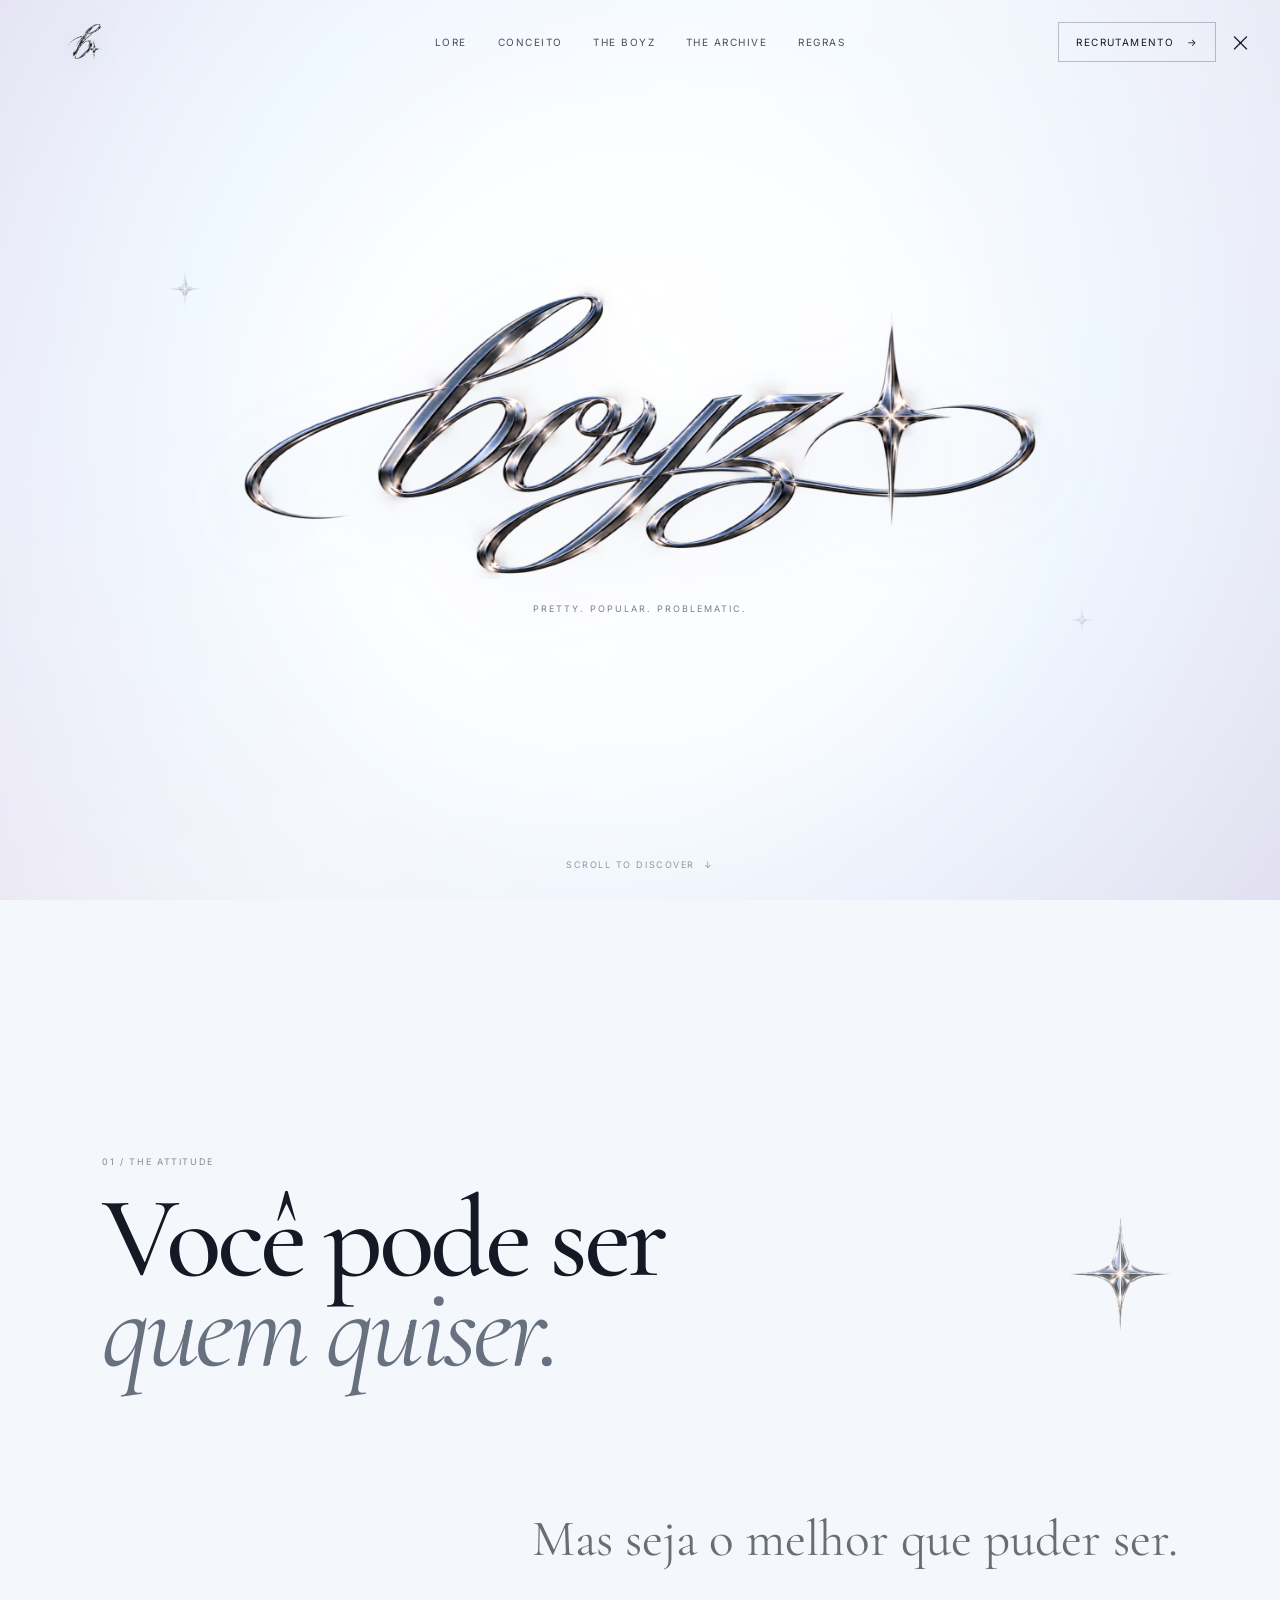
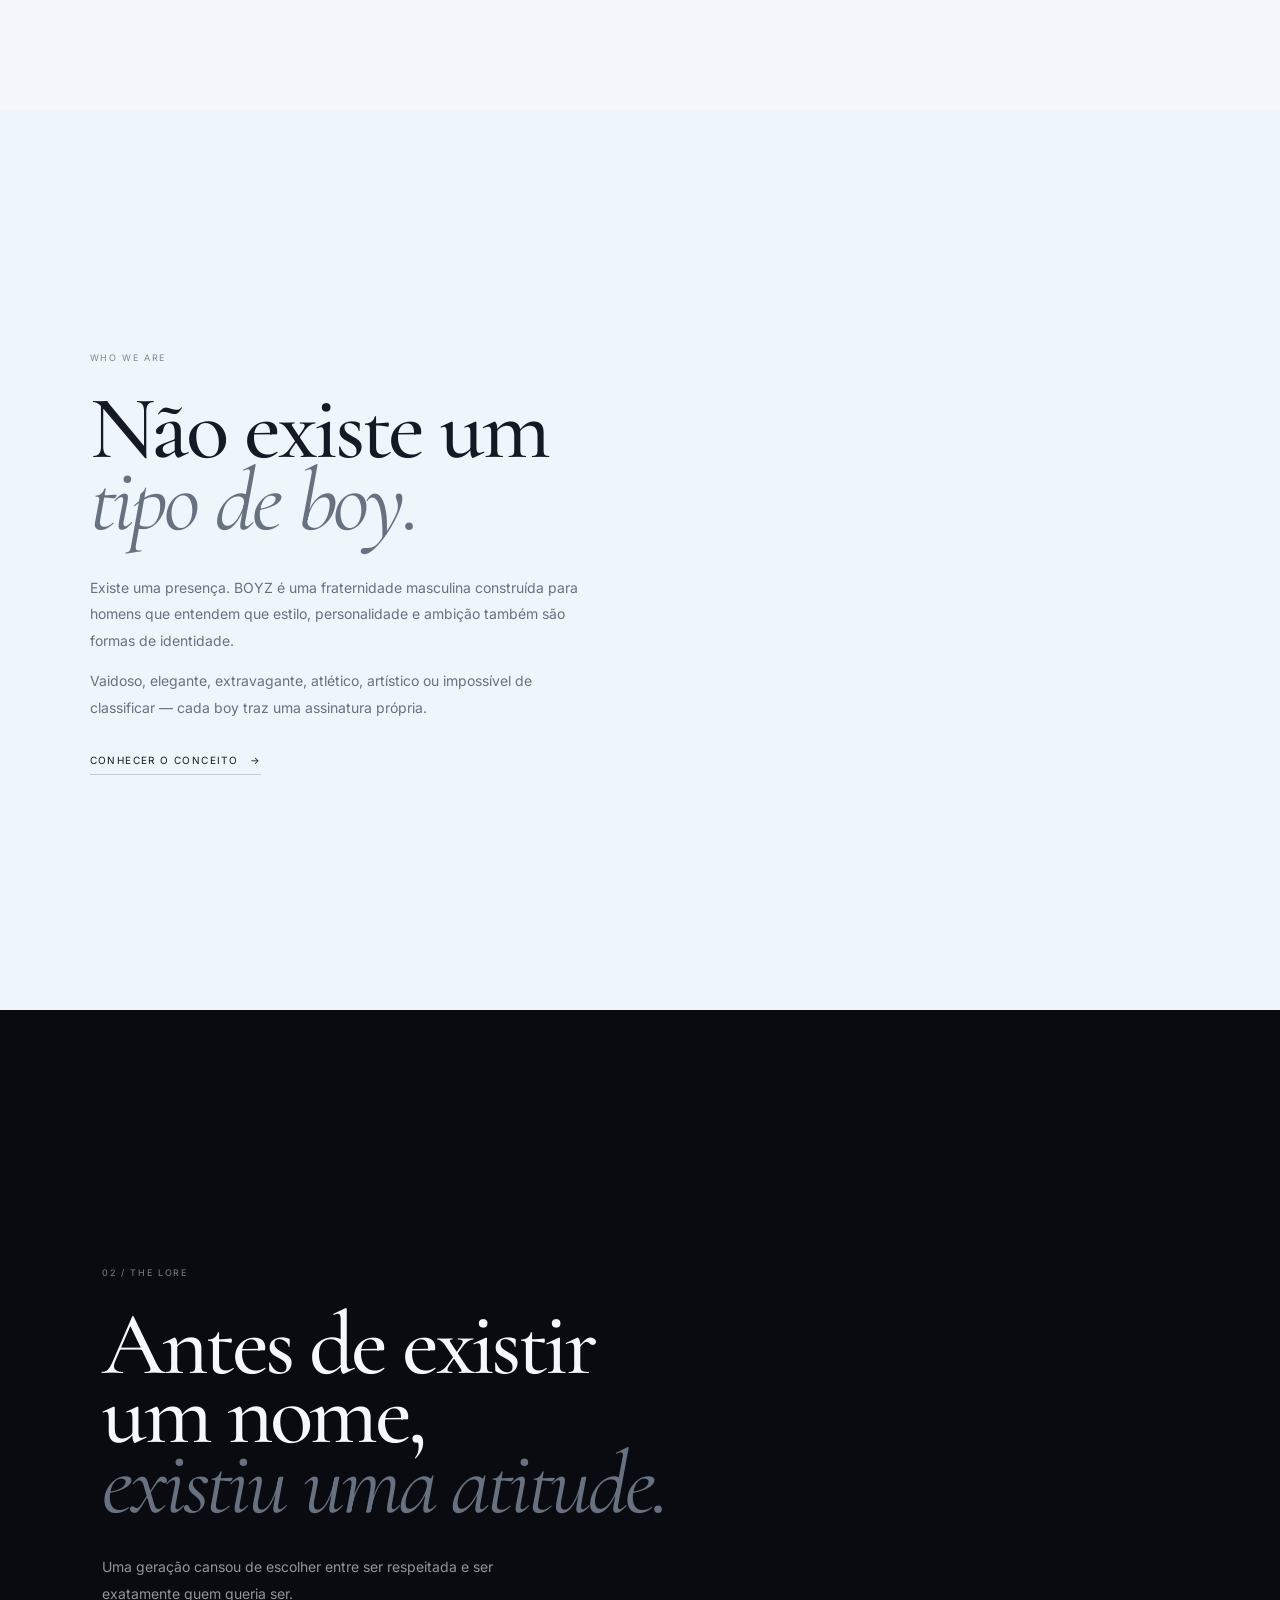
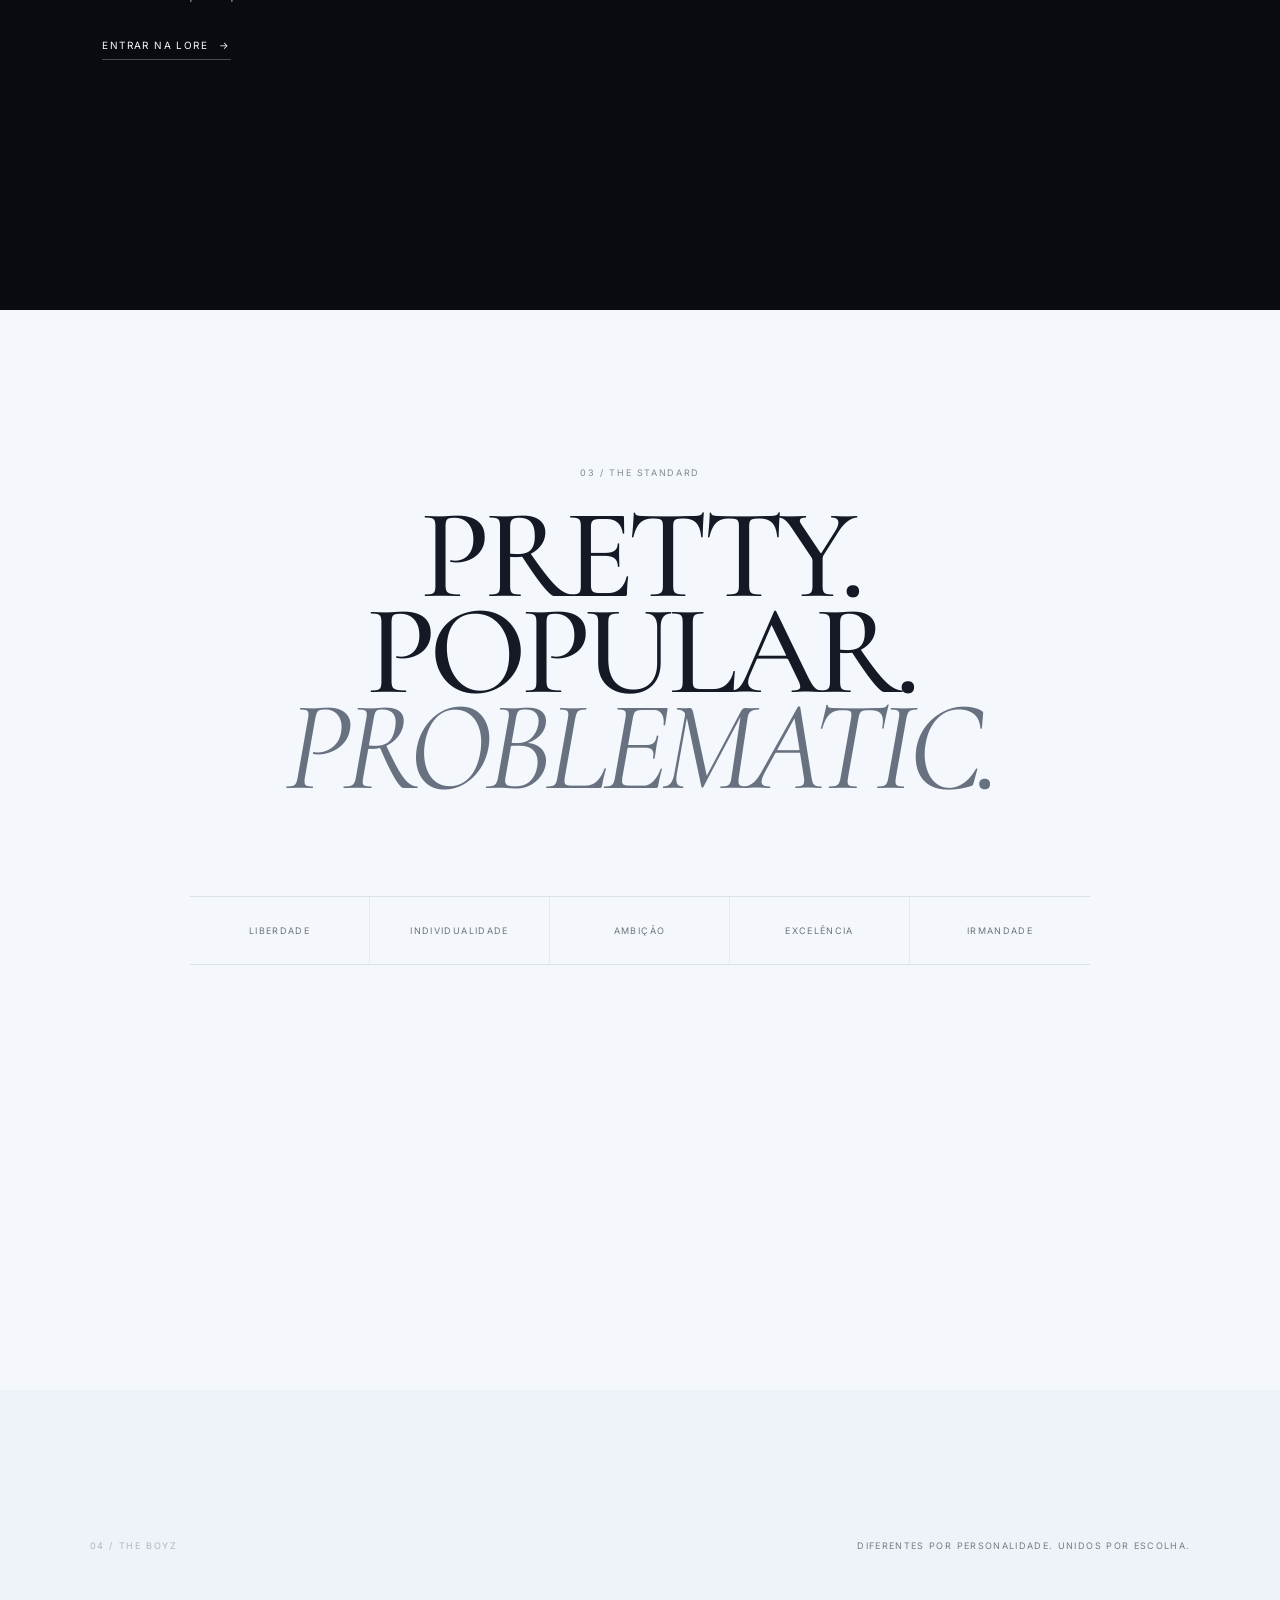
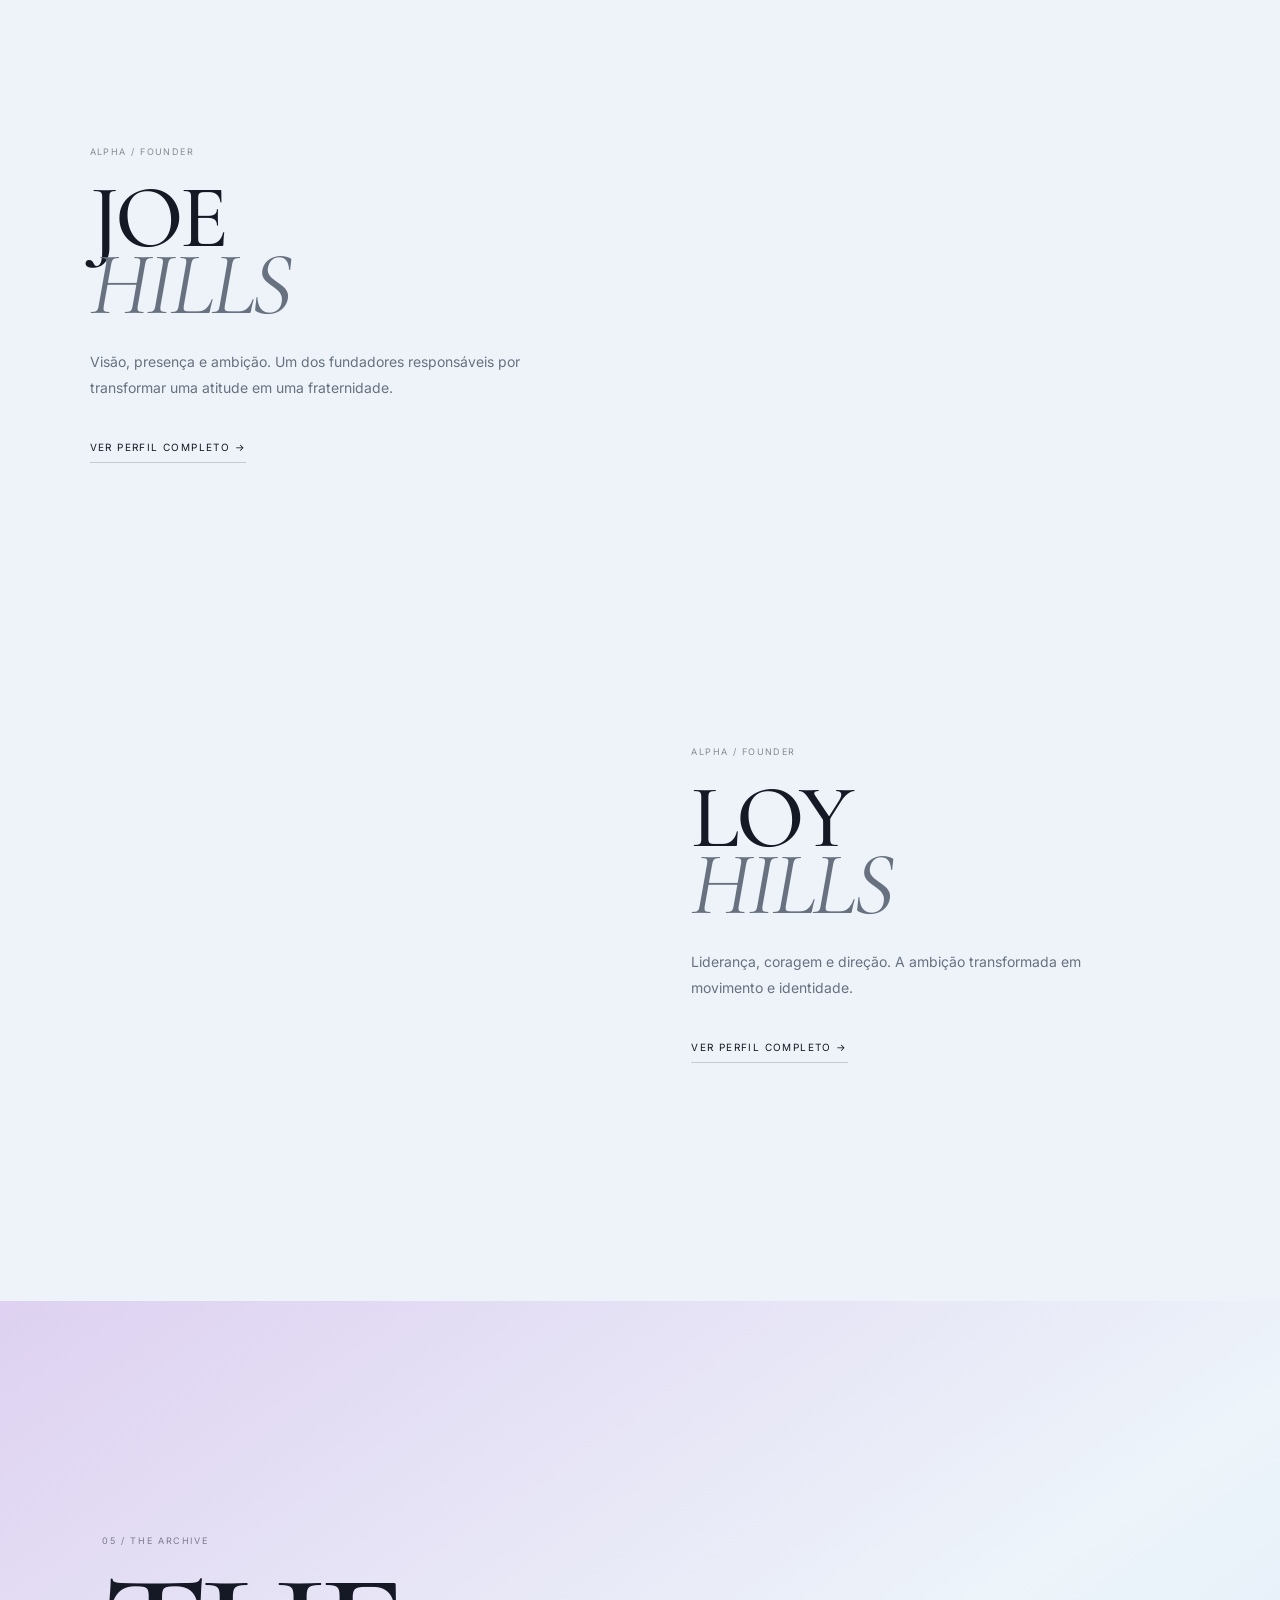
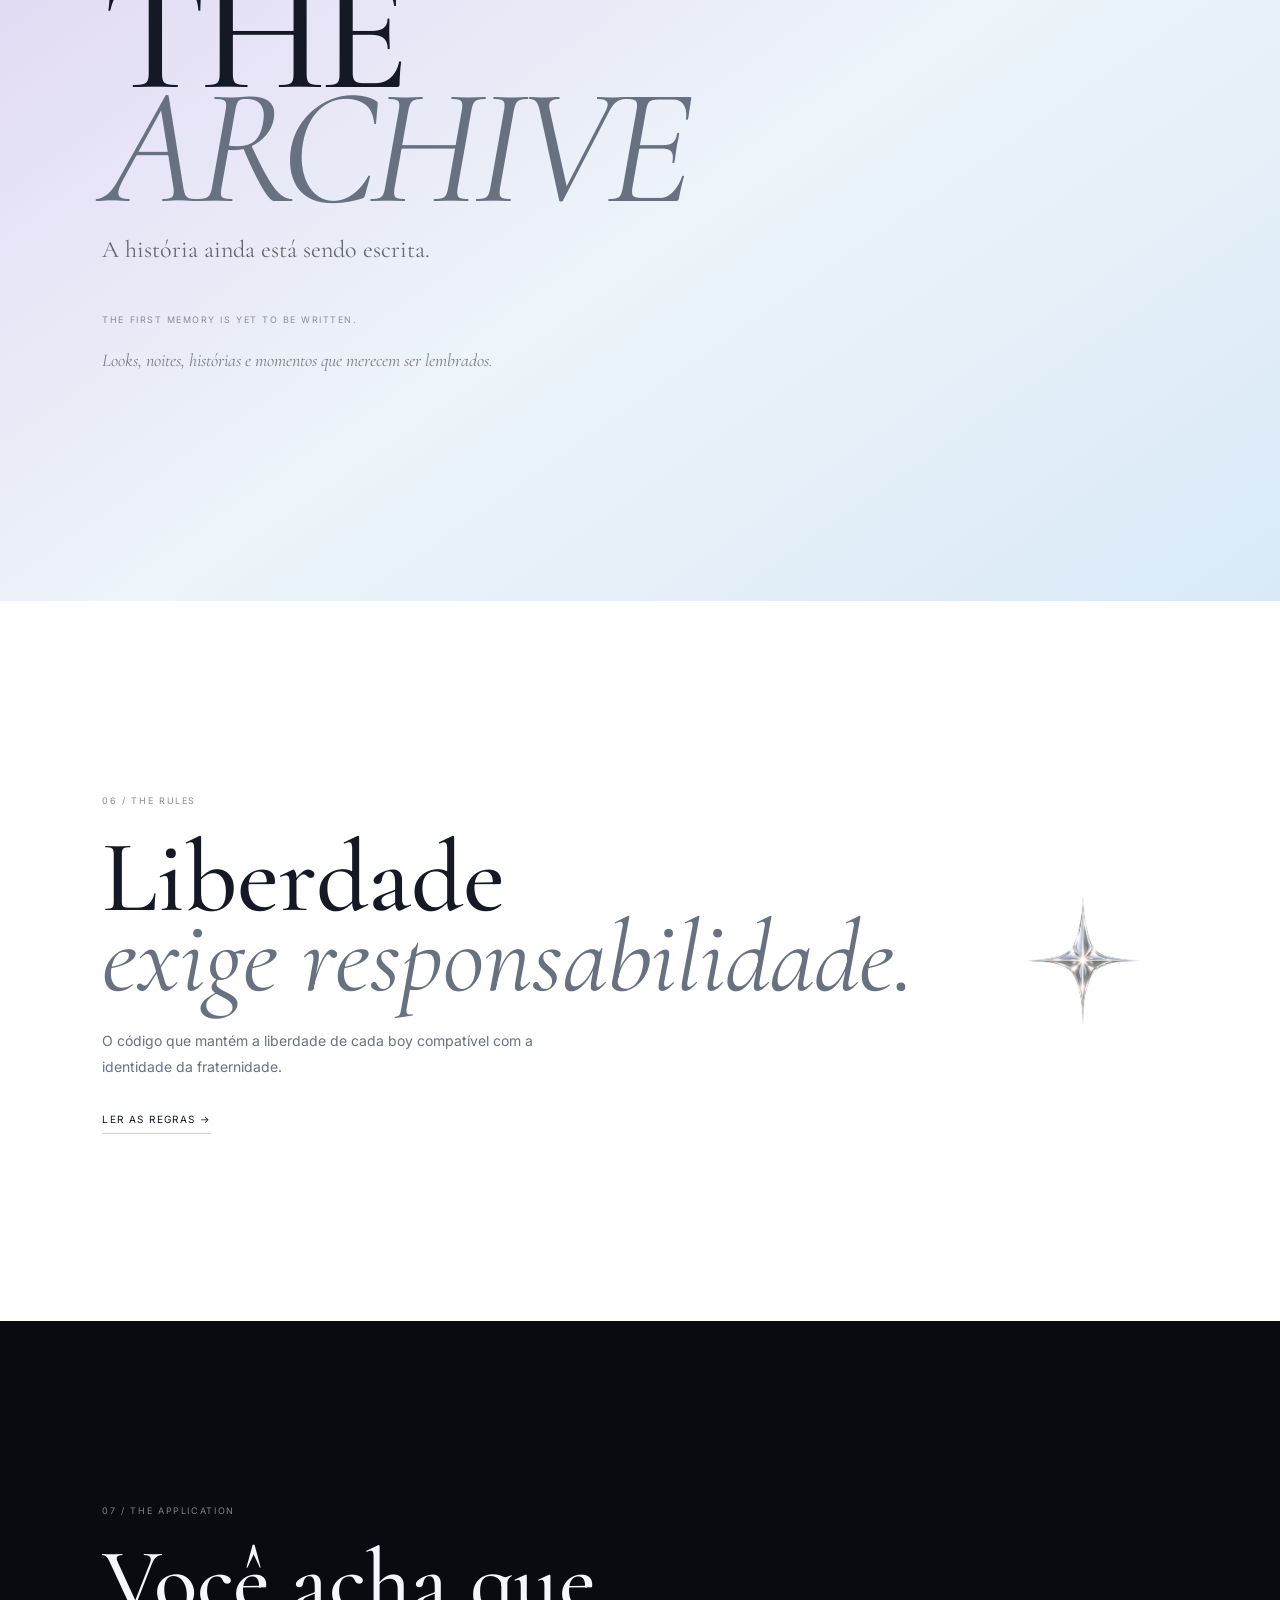
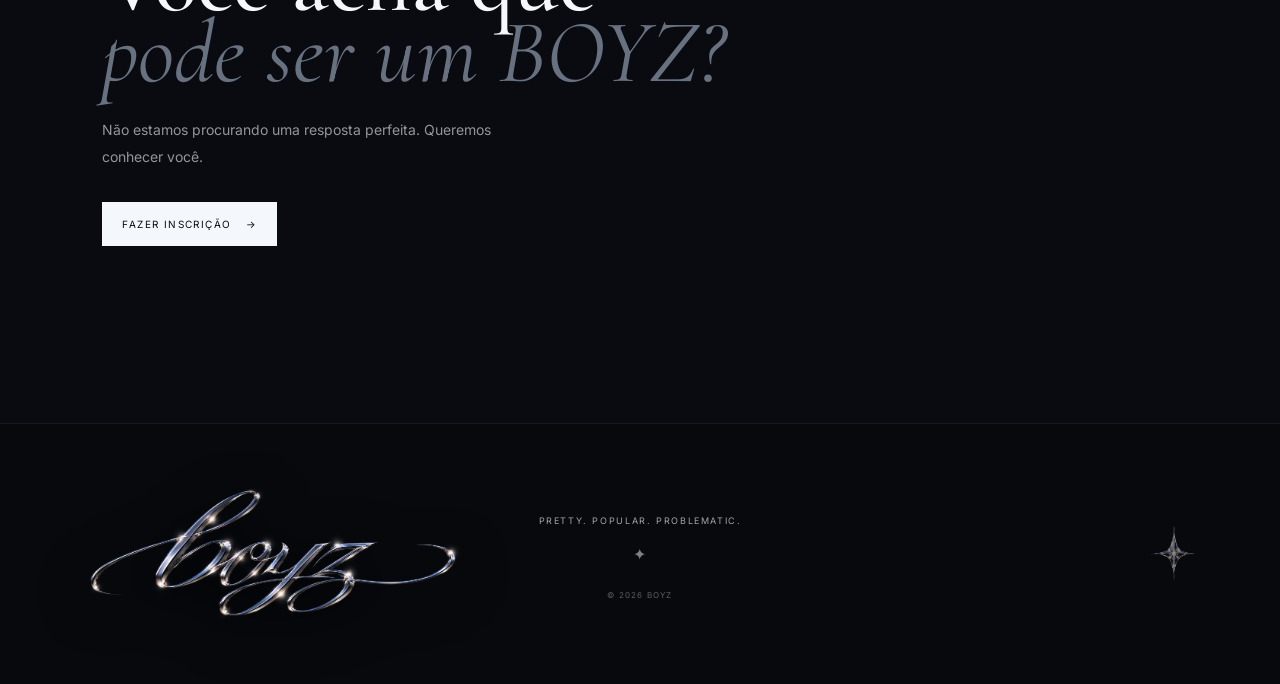
==== index.html @ 0108d7b7 "Boyz V1" ====
<!doctype html><html lang="pt-BR"><head><meta charset="utf-8"><meta name="viewport" content="width=device-width,initial-scale=1"><meta name="description" content="BOYZ — uma fraternidade masculina construída sobre personalidade, presença, ambição, estilo e irmandade."><meta name="theme-color" content="#eef4fb"><meta property="og:title" content="BOYZ"><meta property="og:description" content="PRETTY. POPULAR. PROBLEMATIC."><title>BOYZ</title><link rel="preconnect" href="https://fonts.googleapis.com"><link rel="preconnect" href="https://fonts.gstatic.com" crossorigin><link href="https://fonts.googleapis.com/css2?family=Cormorant+Garamond:wght@400;500;600&family=Inter:wght@400;500;600&display=swap" rel="stylesheet"><link rel="stylesheet" href="css/style.css"><link rel="icon" type="image/png" href="assets/boyz-favicon.png"></head><body class=""><a class="skip" href="#main">Pular para o conteúdo</a><header class="navbar" id="navbar"><a class="brand" href="index.html#home" aria-label="BOYZ — início"><img src="assets/icon-primary.png" alt="BOYZ"></a><nav aria-label="Navegação principal"><a class="" href="lore.html">LORE</a><a class="" href="concept.html">CONCEITO</a><a class="" href="index.html#boyz">THE BOYZ</a><a class="" href="index.html#archive">THE ARCHIVE</a><a class="" href="rules.html">REGRAS</a></nav><a class="recruit" href="application.html">RECRUTAMENTO <span>→</span></a><button class="menu" aria-label="Abrir menu" aria-expanded="false"><i></i><i></i></button></header><div class="mobile-menu" aria-hidden="true"><button class="close-menu" aria-label="Fechar menu">×</button><div><a href="index.html#home">HOME</a><a href="lore.html">LORE</a><a href="concept.html">CONCEITO</a><a href="index.html#boyz">THE BOYZ</a><a href="index.html#archive">THE ARCHIVE</a><a href="rules.html">REGRAS</a><a class="mobile-recruit" href="application.html">FAZER INSCRIÇÃO →</a></div></div><main id="main"><section class="hero" id="home"><div class="hero-orb"></div><div class="hero-star star-a"><img src="assets/icon-star.png" alt=""></div><div class="hero-star star-b"><img src="assets/icon-star.png" alt=""></div><div class="hero-center reveal"><img class="hero-logo" src="assets/logo-primary.png" alt="boyz"><p>PRETTY. POPULAR. PROBLEMATIC.</p></div><div class="scroll">SCROLL TO DISCOVER <span>↓</span></div></section>
<section class="statement-section"><div class="statement-grid"><div><small>01 / THE ATTITUDE</small><h2>Você pode ser<br><em>quem quiser.</em></h2></div><img src="assets/icon-star.png" alt="" class="statement-star"></div><p class="statement-bottom">Mas seja o melhor que puder ser.</p></section>
<section class="identity-split"><div class="identity-copy"><small>WHO WE ARE</small><h2>Não existe um<br><em>tipo de boy.</em></h2><p>Existe uma presença. BOYZ é uma fraternidade masculina construída para homens que entendem que estilo, personalidade e ambição também são formas de identidade.</p><p>Vaidoso, elegante, extravagante, atlético, artístico ou impossível de classificar — cada boy traz uma assinatura própria.</p><a href="concept.html">CONHECER O CONCEITO <span>→</span></a></div></section>
<section class="dark-feature"><div class="dark-feature-copy"><small>02 / THE LORE</small><h2>Antes de existir<br>um nome,<br><em>existiu uma atitude.</em></h2><p>Uma geração cansou de escolher entre ser respeitada e ser exatamente quem queria ser.</p><a href="lore.html">ENTRAR NA LORE <span>→</span></a></div></section>
<section class="standard-section"><div class="standard-heading"><small>03 / THE STANDARD</small><h2>PRETTY.<br>POPULAR.<br><em>PROBLEMATIC.</em></h2></div><div class="values"><span>LIBERDADE</span><span>INDIVIDUALIDADE</span><span>AMBIÇÃO</span><span>EXCELÊNCIA</span><span>IRMANDADE</span></div></section>
<section class="boyz-section" id="boyz"><div class="section-top"><small>04 / THE BOYZ</small><span>DIFERENTES POR PERSONALIDADE. UNIDOS POR ESCOLHA.</span></div><div class="founder-grid"><div class="founder-card"><div><small>ALPHA / FOUNDER</small><h2>JOE<br><em>HILLS</em></h2><p>Visão, presença e ambição. Um dos fundadores responsáveis por transformar uma atitude em uma fraternidade.</p><button class="text-button" data-profile="joe">VER PERFIL COMPLETO →</button></div></div><div class="founder-card reverse"><div><small>ALPHA / FOUNDER</small><h2>LOY<br><em>HILLS</em></h2><p>Liderança, coragem e direção. A ambição transformada em movimento e identidade.</p><button class="text-button" data-profile="loy">VER PERFIL COMPLETO →</button></div></div></div></section>
<section class="archive-section" id="archive"><div><small>05 / THE ARCHIVE</small><h2>THE<br><em>ARCHIVE</em></h2><p>A história ainda está sendo escrita.</p><strong>THE FIRST MEMORY IS YET TO BE WRITTEN.</strong><i>Looks, noites, histórias e momentos que merecem ser lembrados.</i></div></section>
<section class="rules-preview"><div><small>06 / THE RULES</small><h2>Liberdade<br><em>exige responsabilidade.</em></h2><p>O código que mantém a liberdade de cada boy compatível com a identidade da fraternidade.</p><a href="rules.html">LER AS REGRAS →</a></div><img src="assets/icon-star.png" alt=""></section>
<section class="application-preview"><div><small>07 / THE APPLICATION</small><h2>Você acha que<br><em>pode ser um BOYZ?</em></h2><p>Não estamos procurando uma resposta perfeita. Queremos conhecer você.</p><a class="primary-cta" href="application.html">FAZER INSCRIÇÃO <span>→</span></a></div></section></main><footer><div class="footer-inner"><img class="footer-logo" src="assets/logo-secondary.png" alt="boyz"><div class="footer-meta"><p>PRETTY. POPULAR. PROBLEMATIC.</p><span>✦</span><small>© 2026 BOYZ</small></div><img class="footer-icon" src="assets/icon-star.png" alt=""></div></footer><div class="overlay" id="overlay" aria-hidden="true"><div class="overlay-panel"><button class="overlay-close" aria-label="Fechar">×</button><div id="overlayContent"></div></div></div><script src="js/main.js"></script></body></html>
---- css/style.css ----
/* BOYZ 2026 — official logo system */
:root{--pearl:#f4f8fd;--ice:#d9e9f7;--ice2:#edf6ff;--sand:#e8dfd7;--lilac:#ded1f2;--silver:#cfd7e0;--night:#090b10;--night2:#121722;--ink:#151925;--muted:#687180;--line:#1620311c;--white:#fff;--serif:'Cormorant Garamond',Georgia,serif;--ui:'Inter',Arial,sans-serif}*{box-sizing:border-box}html{scroll-behavior:smooth;scroll-padding-top:82px}body{margin:0;background:var(--pearl);color:var(--ink);font-family:var(--ui);-webkit-font-smoothing:antialiased}body.lock{overflow:hidden}img{max-width:100%;display:block}a{color:inherit;text-decoration:none}button{font:inherit;color:inherit;cursor:pointer}.skip{position:fixed;left:16px;top:-60px;z-index:100;background:var(--ink);color:#fff;padding:12px 16px;font-size:11px}.skip:focus{top:16px}
.navbar{position:fixed;z-index:50;inset:0 0 auto;height:84px;padding:0 clamp(22px,5vw,78px);display:grid;grid-template-columns:1fr auto 1fr;align-items:center;transition:.4s ease}.navbar.scrolled{height:68px;background:#f4f8fdec;backdrop-filter:blur(18px);box-shadow:0 1px 0 var(--line)}.brand{width:50px;height:54px;display:flex;align-items:center}.brand img{width:43px;height:48px;object-fit:contain;transition:.3s;filter:drop-shadow(0 4px 12px #8295ac22)}.brand:hover img{transform:translateY(-2px) scale(1.03)}nav{display:flex;gap:clamp(18px,2.4vw,38px);font-size:10px;letter-spacing:.15em}nav a{position:relative;padding:9px 0;opacity:.76}nav a:after{content:'';position:absolute;left:0;bottom:2px;width:0;height:1px;background:currentColor;transition:.3s}nav a:hover,nav a.active{opacity:1}nav a:hover:after,nav a.active:after{width:100%}.recruit{justify-self:end;border:1px solid #1b243344;padding:13px 17px;font-size:10px;letter-spacing:.14em;transition:.3s}.recruit:hover{background:var(--ink);color:var(--pearl)}.recruit span{margin-left:8px}.menu{display:none;border:0;background:none;padding:10px}.menu i{display:block;width:22px;height:1px;background:currentColor;margin:6px}.mobile-menu{position:fixed;inset:0;background:#0b0d14f7;color:var(--pearl);z-index:90;display:none;align-items:center;justify-content:center;text-align:center;backdrop-filter:blur(18px)}.mobile-menu.open{display:flex}.mobile-menu>div{display:flex;flex-direction:column;gap:23px}.mobile-menu a{font:500 35px var(--serif)}.mobile-recruit{font:10px var(--ui)!important;letter-spacing:.15em;margin-top:18px}.close-menu,.overlay-close{position:absolute;top:20px;right:24px;border:0;background:none;color:inherit;font-size:32px;font-weight:200}
.hero{height:100svh;min-height:680px;position:relative;display:grid;place-items:center;overflow:hidden;text-align:center;background:radial-gradient(circle at 50% 43%,#fff 0,#f7fbff 25%,var(--ice2) 55%,#e4e0f1 100%)}.hero:before{content:'';position:absolute;inset:0;background:linear-gradient(120deg,#fff0 0,#fff7 45%,#c9d9eb18 100%);pointer-events:none}.hero-orb{position:absolute;width:min(58vw,760px);aspect-ratio:1;border-radius:50%;background:#fff9;filter:blur(70px)}.hero-center{position:relative;width:min(82vw,980px);display:flex;flex-direction:column;align-items:center}.hero-logo{width:min(100%,880px);height:auto;object-fit:contain;filter:drop-shadow(0 20px 35px #7891ad22);animation:rise 1.15s cubic-bezier(.2,.7,.2,1) both}.hero-center p{margin:24px 0 0;font-size:9px;letter-spacing:.22em;opacity:.56;animation:fade .9s .35s both}.hero-star{position:absolute;opacity:.24}.hero-star img{width:38px}.star-a{left:13%;top:30%}.star-b{right:14%;bottom:29%;transform:scale(.7);opacity:.18}.scroll{position:absolute;bottom:30px;left:50%;transform:translateX(-50%);font-size:9px;letter-spacing:.17em;opacity:.44}.scroll span{margin-left:5px}
.statement-section{min-height:90svh;padding:140px clamp(24px,8vw,130px);display:flex;flex-direction:column;justify-content:center;background:var(--pearl)}.statement-grid{display:flex;align-items:center;justify-content:space-between;max-width:1200px;width:100%;margin:auto}.statement-grid small,.identity-copy small,.dark-feature-copy small,.standard-heading small,.section-top small,.archive-section small,.rules-preview small,.application-preview small,.page-hero .eyebrow{font-size:9px;letter-spacing:.18em;opacity:.5}.statement-grid h2{font:500 clamp(70px,9vw,140px)/.78 var(--serif);letter-spacing:-.04em;margin:25px 0}.statement-grid h2 em,.identity-copy h2 em,.dark-feature h2 em,.standard-heading h2 em,.archive-section h2 em,.rules-preview h2 em,.application-preview h2 em{font-weight:400;color:var(--muted)}.statement-star{width:115px;opacity:.65}.statement-bottom{font:400 clamp(30px,4vw,55px) var(--serif);text-align:right;max-width:1200px;width:100%;margin:0 auto;opacity:.62}
.identity-split{min-height:100svh;display:grid;grid-template-columns:1fr;align-items:center;background:#eef5fb}.identity-copy{align-self:center;padding:10vw clamp(35px,7vw,110px);max-width:720px}.identity-copy h2{font:500 clamp(65px,7vw,110px)/.8 var(--serif);margin:28px 0 38px;letter-spacing:-.035em}.identity-copy p{font-size:14px;line-height:1.9;color:var(--muted);max-width:500px}.identity-copy a,.dark-feature a,.rules-preview a{display:inline-block;margin-top:18px;padding-bottom:8px;border-bottom:1px solid #1a233233;font-size:10px;letter-spacing:.14em}.identity-copy a span,.dark-feature a span{margin-left:7px}
.dark-feature{min-height:100svh;display:grid;grid-template-columns:1fr;background:var(--night);color:var(--pearl)}.dark-feature-copy{align-self:center;padding:10vw clamp(35px,8vw,120px)}.dark-feature h2{font:500 clamp(65px,7vw,110px)/.78 var(--serif);letter-spacing:-.04em;margin:30px 0 35px}.dark-feature p{max-width:430px;font-size:14px;line-height:1.9;opacity:.58}.dark-feature a{border-color:#fff4}
.standard-section{min-height:120svh;padding:150px clamp(24px,7vw,100px);background:var(--pearl)}.standard-heading{text-align:center}.standard-heading h2{font:500 clamp(75px,10vw,150px)/.75 var(--serif);letter-spacing:-.05em;margin:28px 0}.values{max-width:900px;margin:100px auto;display:grid;grid-template-columns:repeat(5,1fr);border-top:1px solid var(--line);border-bottom:1px solid var(--line)}.values span{padding:28px 12px;text-align:center;font-size:9px;letter-spacing:.15em;border-right:1px solid var(--line);opacity:.6}.values span:last-child{border-right:0}
.boyz-section{padding:150px clamp(24px,7vw,105px);background:#edf3f8}.section-top{display:flex;justify-content:space-between;gap:20px;margin-bottom:100px;font-size:9px;letter-spacing:.15em;opacity:.55}.founder-grid{max-width:1200px;margin:auto;display:grid;gap:100px}.founder-card{display:grid;grid-template-columns:1fr 1fr;align-items:center;gap:clamp(50px,8vw,120px);min-height:500px}.founder-card.reverse{direction:rtl}.founder-card.reverse>div{direction:ltr}.founder-card small{font-size:9px;letter-spacing:.16em;opacity:.48}.founder-card h2{font:500 clamp(65px,7vw,110px)/.75 var(--serif);margin:25px 0 30px;letter-spacing:-.04em}.founder-card h2 em{color:var(--muted);font-weight:400}.founder-card p{font-size:14px;line-height:1.9;color:var(--muted);max-width:430px}.text-button{border:0;border-bottom:1px solid #1a233233;background:none;padding:9px 0;font-size:10px;letter-spacing:.14em;margin-top:16px}
.archive-section{min-height:100svh;display:grid;grid-template-columns:1fr;align-items:center;padding:100px clamp(24px,8vw,120px);background:linear-gradient(145deg,#ded1f1,#edf4fa 55%,#d9e9f7)}.archive-section>div{max-width:900px}.archive-section h2{font:500 clamp(90px,13vw,190px)/.68 var(--serif);letter-spacing:-.05em;margin:30px 0}.archive-section p{font:24px var(--serif);opacity:.62}.archive-section strong{display:block;margin-top:50px;font-size:9px;letter-spacing:.17em;opacity:.45;font-weight:400}.archive-section i{display:block;max-width:520px;margin-top:22px;font:italic 18px/1.5 var(--serif);opacity:.52}
.rules-preview{min-height:80svh;display:grid;grid-template-columns:1fr 160px;align-items:center;gap:40px;padding:120px clamp(24px,8vw,130px);background:#fff}.rules-preview h2{font:500 clamp(65px,8vw,115px)/.78 var(--serif);margin:30px 0}.rules-preview p{font-size:14px;line-height:1.9;color:var(--muted);max-width:500px}.rules-preview img{width:130px;opacity:.55}
.application-preview{min-height:78svh;padding:110px clamp(24px,8vw,120px);display:grid;grid-template-columns:1fr;align-items:center;background:var(--night);color:var(--pearl);gap:70px}.application-preview h2{font:500 clamp(60px,7vw,105px)/.8 var(--serif);margin:28px 0}.application-preview p{max-width:430px;font-size:14px;line-height:1.9;opacity:.58}.primary-cta{display:inline-block;margin-top:18px;background:var(--pearl);color:var(--night);padding:16px 20px;font-size:10px;letter-spacing:.14em}.primary-cta span{margin-left:10px}
footer{background:#07090d;color:var(--pearl);padding:65px clamp(24px,6vw,90px);border-top:1px solid #fff1}.footer-inner{display:grid;grid-template-columns:1fr auto 1fr;align-items:center;gap:30px}.footer-logo{width:min(390px,42vw);filter:drop-shadow(0 12px 25px #000)}.footer-meta{text-align:center}.footer-meta p{font-size:9px;letter-spacing:.18em;opacity:.65}.footer-meta span{display:block;margin:18px 0;opacity:.5}.footer-meta small{font-size:8px;letter-spacing:.15em;opacity:.35}.footer-icon{justify-self:end;width:58px;opacity:.55}
.page-hero{min-height:76svh;padding:150px clamp(24px,8vw,130px) 95px;display:flex;align-items:flex-end;position:relative;overflow:hidden}.page-hero.light{background:radial-gradient(circle at 78% 28%,#d5e8fb 0,transparent 32%),linear-gradient(135deg,#f9fbff,#e7f2fa 55%,#e5ddf0)}.page-hero.dark{background:radial-gradient(circle at 75% 25%,#a997d928,transparent 32%),linear-gradient(135deg,#0b0f18,#171d2c 60%,#27223a);color:var(--pearl)}.page-hero h1{font:500 clamp(95px,16vw,230px)/.68 var(--serif);letter-spacing:-.06em;margin:30px 0}.page-hero h1 em{color:var(--lilac);font-weight:400}.page-hero p{font:400 clamp(27px,3vw,45px)/1.05 var(--serif);max-width:800px;opacity:.75}.page-hero-badge{position:absolute;right:9vw;top:22vh;width:120px;opacity:.22}.page-hero-badge img{width:100%}.content{max-width:1120px;margin:auto;padding:0 clamp(24px,7vw,100px)}.chapter-full{padding:125px 0;border-top:1px solid var(--line);display:grid;grid-template-columns:140px 1fr;gap:70px}.dark .chapter-full,.rules-page .chapter-full{border-color:#fff1}.chapter-full .num{font:400 18px var(--serif);opacity:.35}.chapter-full h2{font:500 clamp(48px,6vw,84px)/.88 var(--serif);margin:0 0 30px;letter-spacing:-.03em}.chapter-full h2 em{font-weight:400;color:var(--lilac)}.chapter-full p{font-size:15px;line-height:1.95;max-width:780px;margin:0 0 20px;opacity:.7}.dark .chapter-full p,.rules-page .chapter-full p{color:#fff9}.statement{font:500 clamp(30px,3.5vw,54px)/1.02 var(--serif)!important;opacity:1!important;margin:45px 0!important}.quote{border-left:1px solid #9d91c966;padding:10px 0 10px 28px;font:500 clamp(31px,4vw,57px)/.98 var(--serif)!important;opacity:1!important}.pillar-row{display:grid;grid-template-columns:repeat(5,1fr);gap:1px;background:var(--line);margin-top:45px}.pillar-row span{background:var(--pearl);padding:32px 15px;text-align:center;font-size:9px;letter-spacing:.12em}.manifesto{padding:150px 24px;text-align:center;background:#e7f1f7}.manifesto h2{font:500 clamp(50px,7vw,105px)/.85 var(--serif);margin:30px auto;max-width:1100px}.manifesto p{max-width:720px;margin:25px auto;font-size:15px;line-height:1.9;opacity:.7}.closing{min-height:65svh;display:grid;place-items:center;text-align:center;padding:100px 24px}.closing h2{font:500 clamp(52px,8vw,120px)/.82 var(--serif);margin:25px 0}.closing h2 em{color:var(--lilac);font-weight:400}.closing p{font:22px var(--serif);opacity:.65;max-width:650px}.consequence{padding:120px 0}.consequence-box{border:1px solid #fff2;padding:60px clamp(25px,5vw,70px);background:#ffffff05}.consequence-box h2{font:500 clamp(42px,6vw,76px) var(--serif);margin:0 0 20px}.consequence-box ul{list-style:none;padding:0;margin:35px 0;display:grid;gap:14px}.consequence-box li{font-size:13px;opacity:.72;padding-left:20px;position:relative}.consequence-box li:before{content:'✦';position:absolute;left:0;color:var(--lilac)}
.application-page{background:var(--night);color:var(--pearl)}.application-wrap{max-width:980px;margin:auto;padding:155px clamp(24px,7vw,90px) 100px;min-height:100vh}.application-brand{display:flex;align-items:center;gap:14px}.application-brand img{width:34px;height:34px}.application-brand small{font-size:9px;letter-spacing:.18em;opacity:.5}.application-wrap h1{font:500 clamp(65px,10vw,130px)/.82 var(--serif);margin:30px 0}.application-wrap h1 em{color:var(--lilac);font-weight:400}.application-wrap .lead{font:400 28px/1.1 var(--serif);max-width:700px;color:#fff9}.app-form{margin-top:80px}.progress{display:flex;align-items:center;gap:20px;margin-bottom:55px;font-size:9px;letter-spacing:.15em;opacity:.5}.progress>div{height:1px;background:#fff2;flex:1}.progress i{display:block;height:100%;background:#e7e2f3;width:10%;transition:width .35s}.question small{font-size:9px;letter-spacing:.14em;opacity:.45}.question h2{font:500 clamp(38px,5vw,70px)/.94 var(--serif);margin:18px 0 35px;max-width:850px}.question textarea,.question input,.data-grid input,.question select,.data-grid select{width:100%;background:transparent;border:0;border-bottom:1px solid #fff3;color:var(--pearl);font:400 22px/1.4 var(--serif);padding:18px 0;outline:none}.question textarea{min-height:170px;resize:vertical}.question select,.data-grid select{appearance:none}.question textarea:focus,.question input:focus,.data-grid input:focus,.question select:focus,.data-grid select:focus{border-color:#fff9}.form-context{font-size:13px;line-height:1.8;max-width:700px;opacity:.55;margin-bottom:25px}.form-actions{display:flex;justify-content:space-between;margin-top:50px}.form-actions button{background:none;border:0;color:var(--pearl);font:500 10px var(--ui);letter-spacing:.15em;padding:12px 0}.form-actions button:last-child{border-bottom:1px solid #fff8}.data-grid{display:grid;grid-template-columns:1fr 1fr;gap:38px}.field label{display:block;font-size:8px;letter-spacing:.15em;opacity:.45;margin-bottom:8px}.field.full{grid-column:1/-1}.submit-btn{background:var(--pearl)!important;color:var(--night)!important;padding:17px 24px!important}.success-final{text-align:center;padding:100px 0}.success-final>span:first-child{font-size:25px;opacity:.6}.success-final h2{font:500 clamp(55px,8vw,100px)/.85 var(--serif);margin:25px 0}.success-final p{font:22px var(--serif);opacity:.6}.submit-status{font-size:12px;line-height:1.6;opacity:.55;margin-top:20px}.submit-status.error{opacity:.9}.reveal{opacity:0;transform:translateY(24px);transition:opacity .8s ease,transform .8s ease}.reveal.in-view{opacity:1;transform:none}@keyframes rise{from{opacity:0;transform:translateY(18px) scale(.97)}to{opacity:1;transform:none}}@keyframes fade{from{opacity:0;transform:translateY(10px)}to{opacity:.56;transform:none}}
@media(max-width:900px){nav{gap:16px}.navbar{padding-inline:22px}.recruit{padding:11px 13px}.identity-split,.dark-feature{min-height:58svh}.values{grid-template-columns:1fr}.values span{border-right:0;border-bottom:1px solid var(--line)}.values span:last-child{border-bottom:0}.founder-card,.founder-card.reverse{grid-template-columns:1fr;direction:ltr;gap:45px}.founder-card.reverse>div{direction:ltr}.archive-section{gap:50px}.footer-inner{grid-template-columns:1fr;text-align:center}.footer-logo{width:min(430px,80vw);margin:auto}.footer-icon{justify-self:center}.page-hero-badge{right:6vw;top:22vh;width:90px}}
@media(max-width:700px){.navbar{height:72px;grid-template-columns:1fr auto}.navbar.scrolled{height:62px}.brand img{width:36px;height:40px}nav,.recruit{display:none}.menu{display:block;justify-self:end}.hero{min-height:620px}.hero-center{width:90vw}.hero-logo{width:94vw}.hero-center p{font-size:8px;letter-spacing:.18em;margin-top:18px}.hero-star img{width:28px}.star-a{left:7%;top:28%}.star-b{right:7%;bottom:27%}.statement-section{padding:100px 24px}.statement-grid{display:block}.statement-grid h2{font-size:72px}.statement-star{width:70px;margin:35px 0 0 auto}.statement-bottom{text-align:left;margin-top:60px}.identity-copy{padding:85px 28px}.dark-feature-copy{padding:85px 28px}.dark-feature-art img{width:75vw}.standard-section{padding:105px 24px}.standard-heading h2{font-size:72px}.boyz-section{padding:100px 24px}.section-top{display:block;line-height:2}.section-top span{display:block;margin-top:12px}.archive-section{padding:90px 24px}.archive-section h2{font-size:100px}.rules-preview{grid-template-columns:1fr;padding:90px 28px}.rules-preview img{display:none}.application-preview{padding:90px 28px;gap:30px}.application-preview h2{font-size:64px}.page-hero{min-height:68svh;padding:125px 24px 70px}.page-hero h1{font-size:92px}.page-hero p{font-size:27px}.chapter-full{grid-template-columns:1fr;gap:22px;padding:88px 0}.pillar-row{grid-template-columns:1fr}.manifesto{padding:100px 24px}.data-grid{grid-template-columns:1fr}.field.full{grid-column:auto}.application-wrap{padding-top:115px}.question h2{font-size:43px}.form-actions{margin-top:35px}}

.intro-note{margin-top:25px;opacity:.5;line-height:1.8}.intro-claim{font:500 30px var(--serif);margin-top:25px}
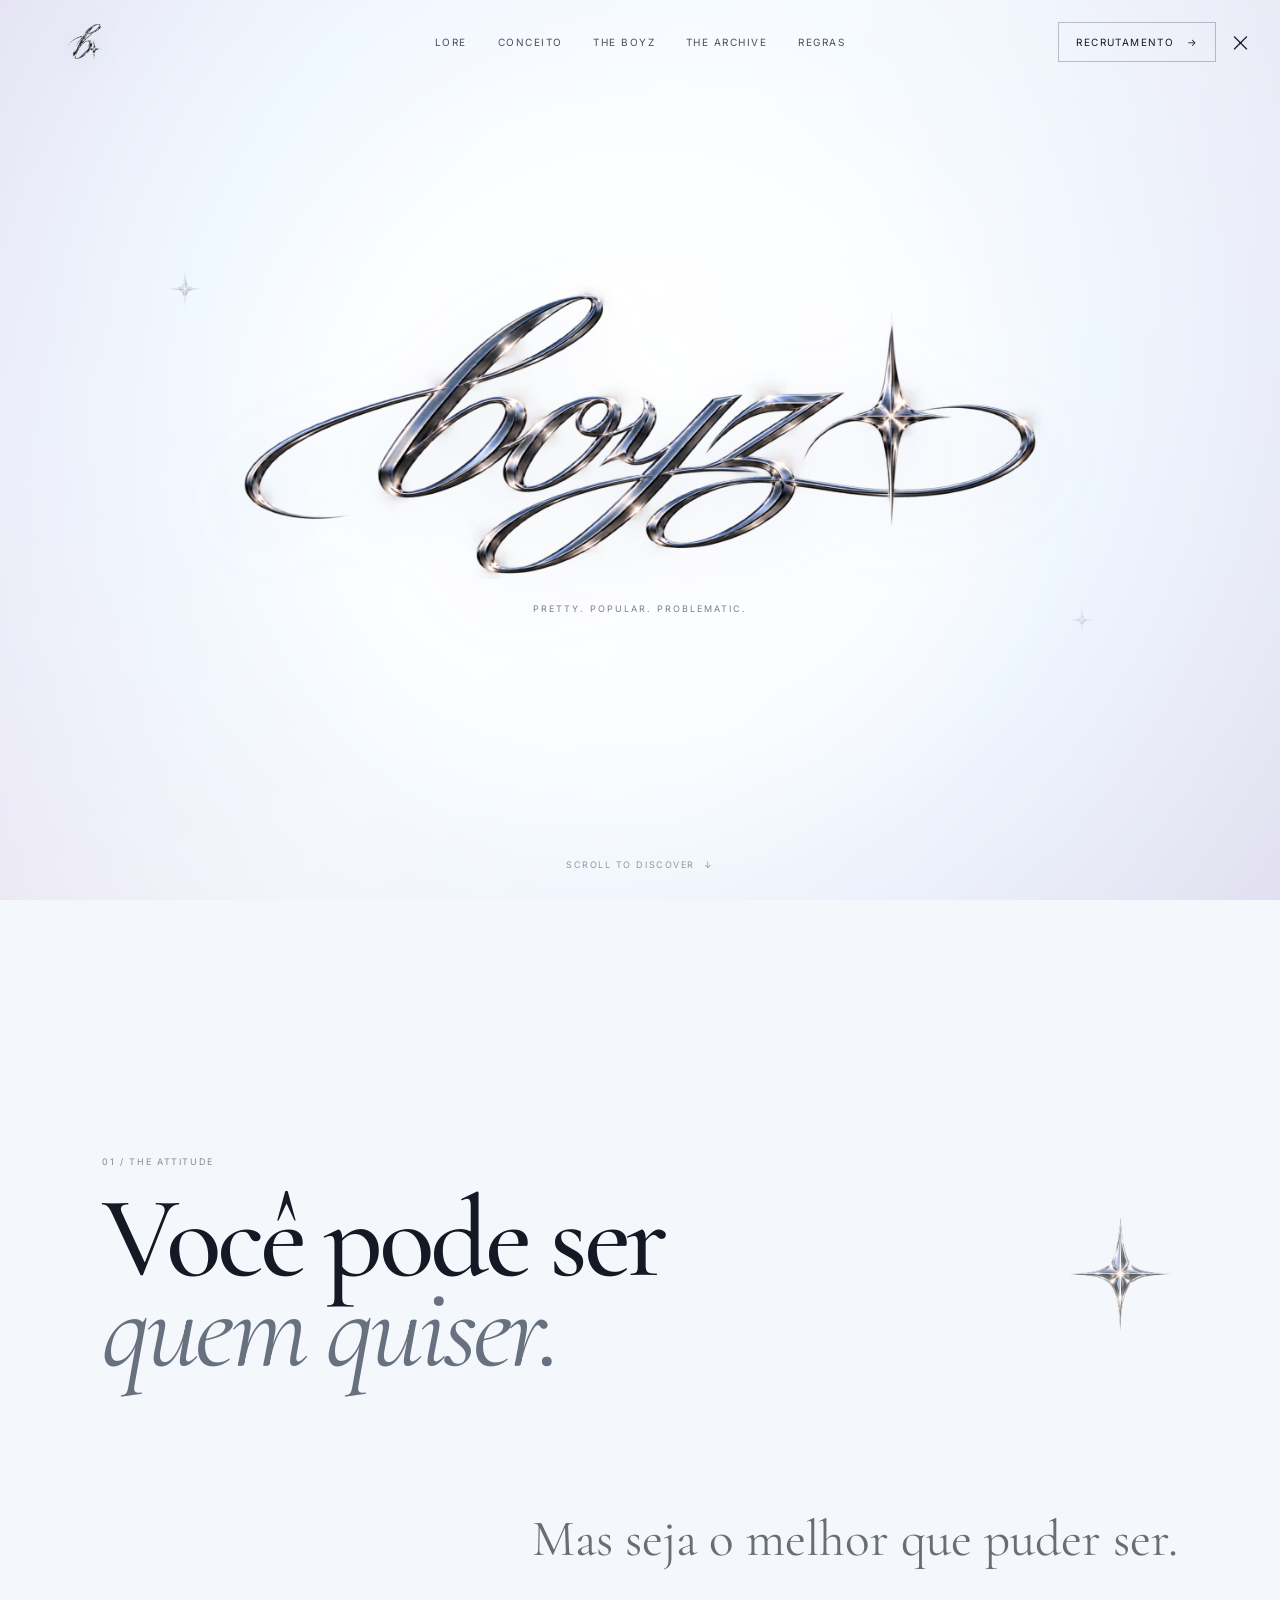
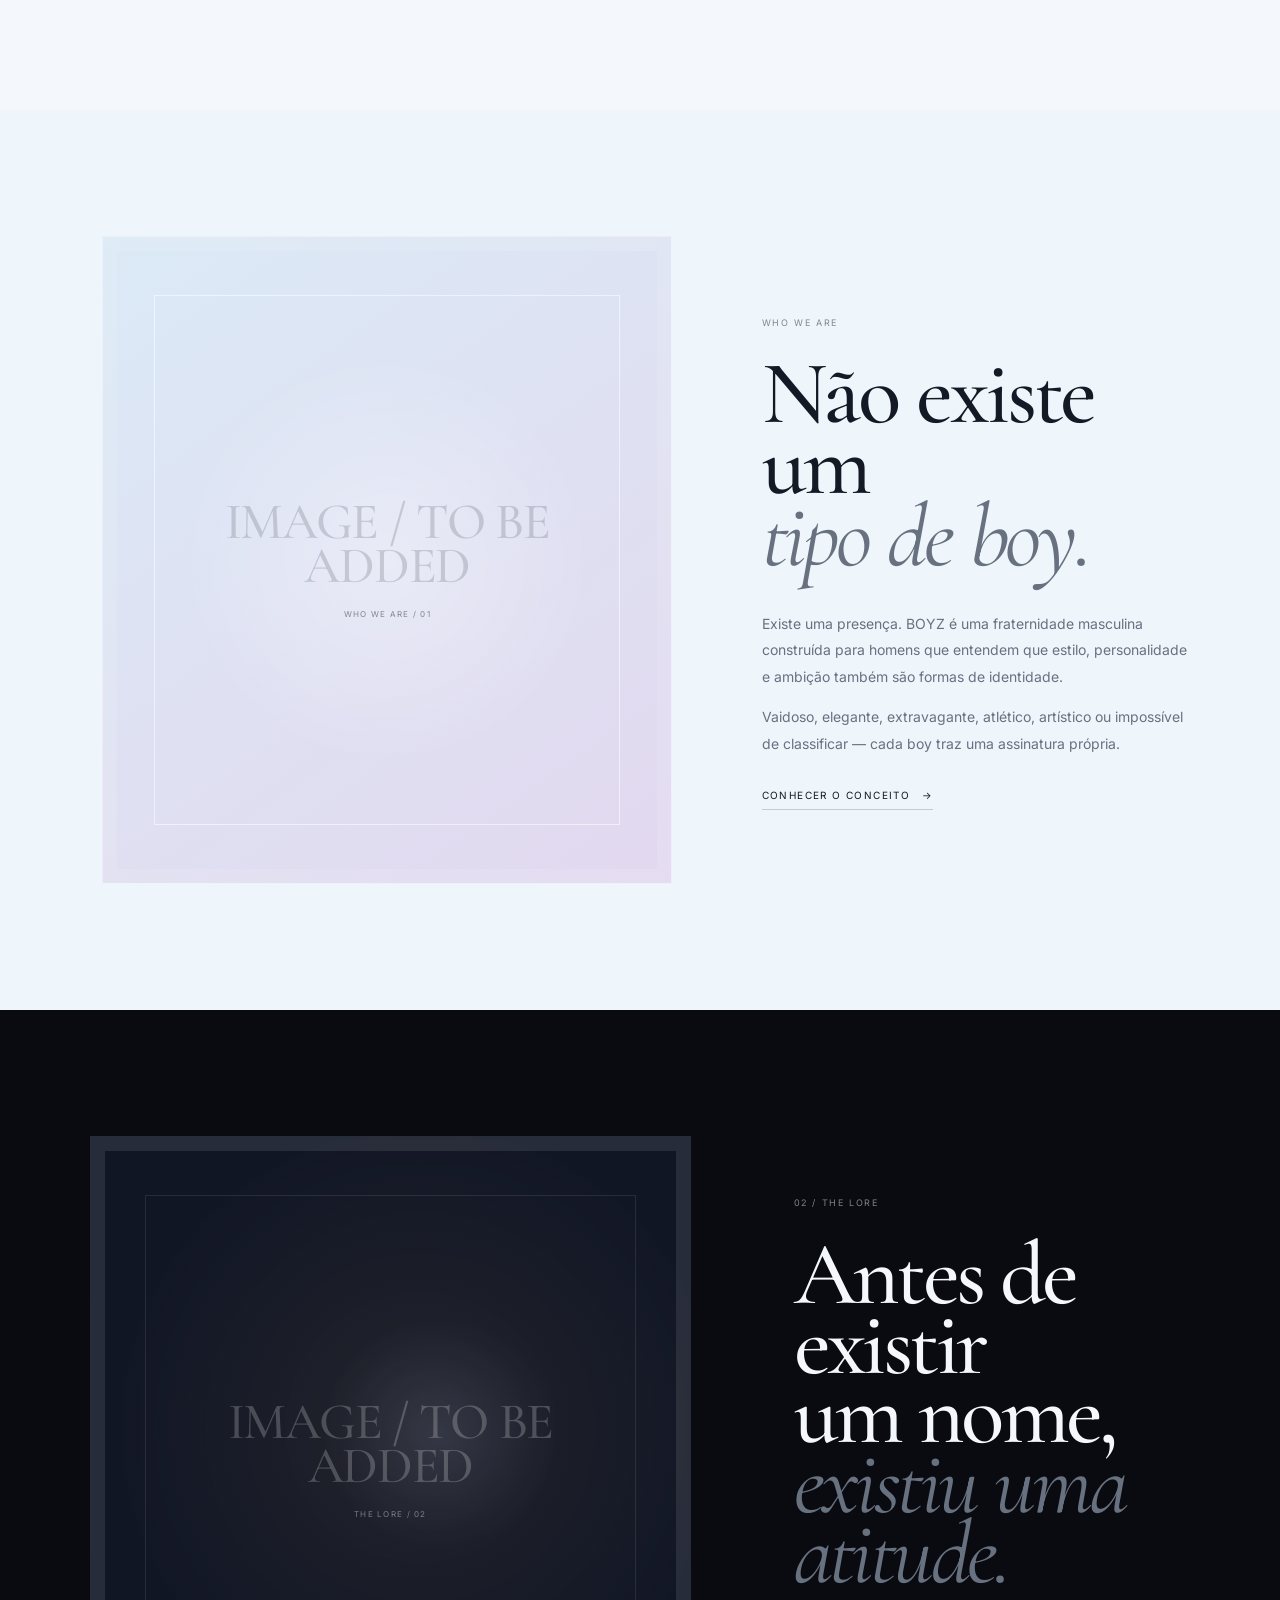
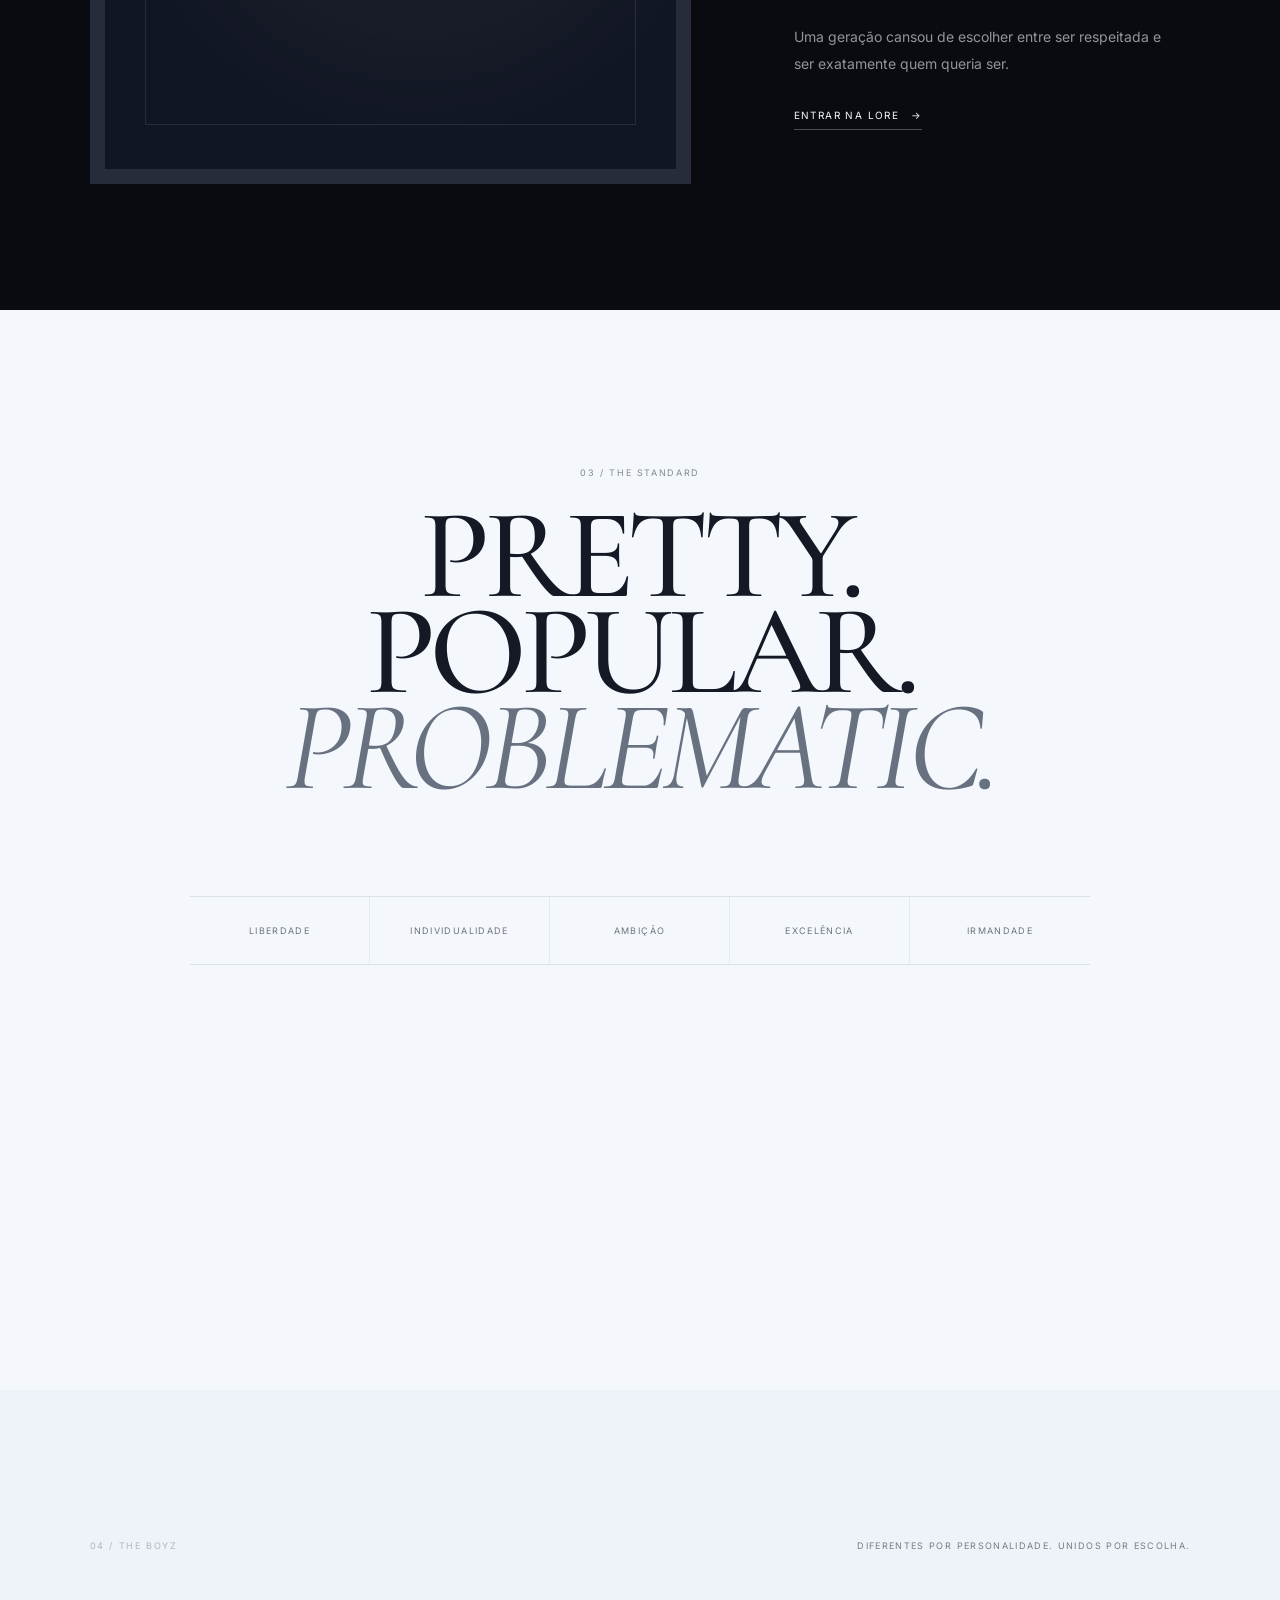
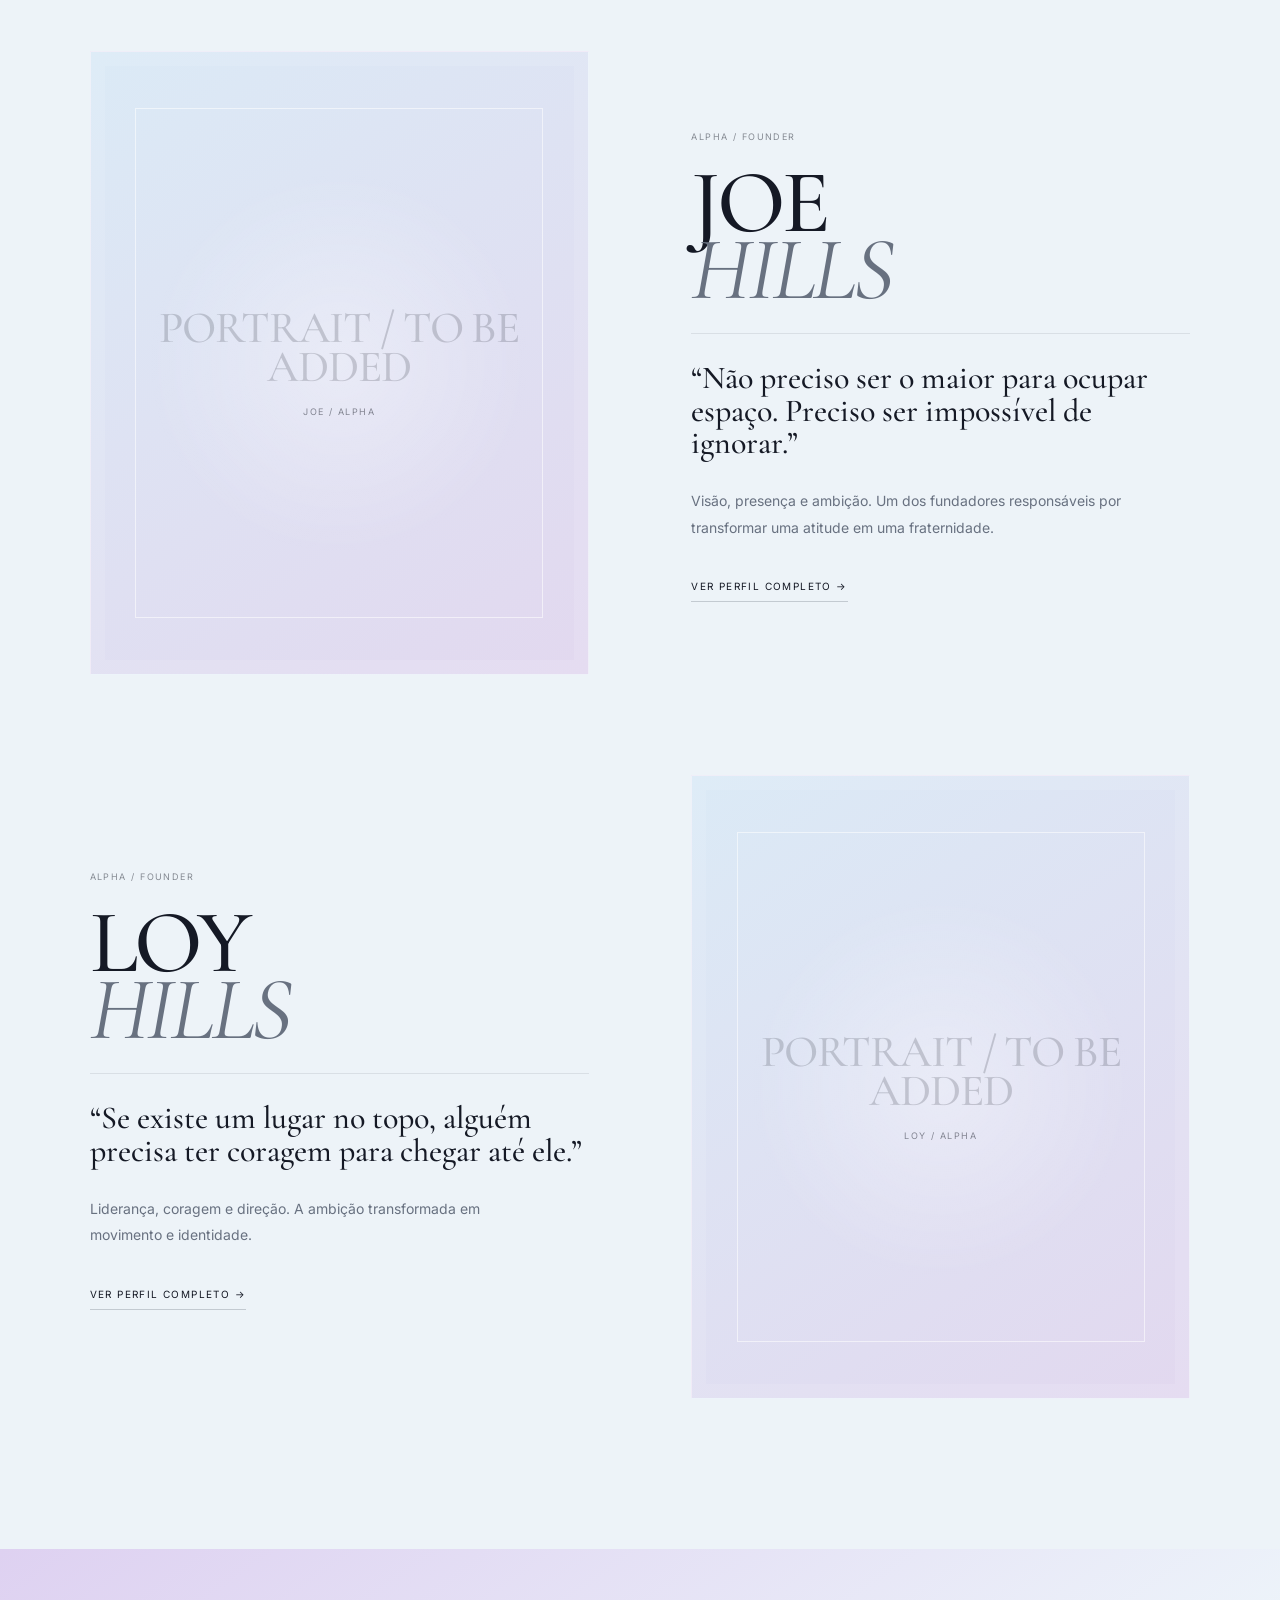
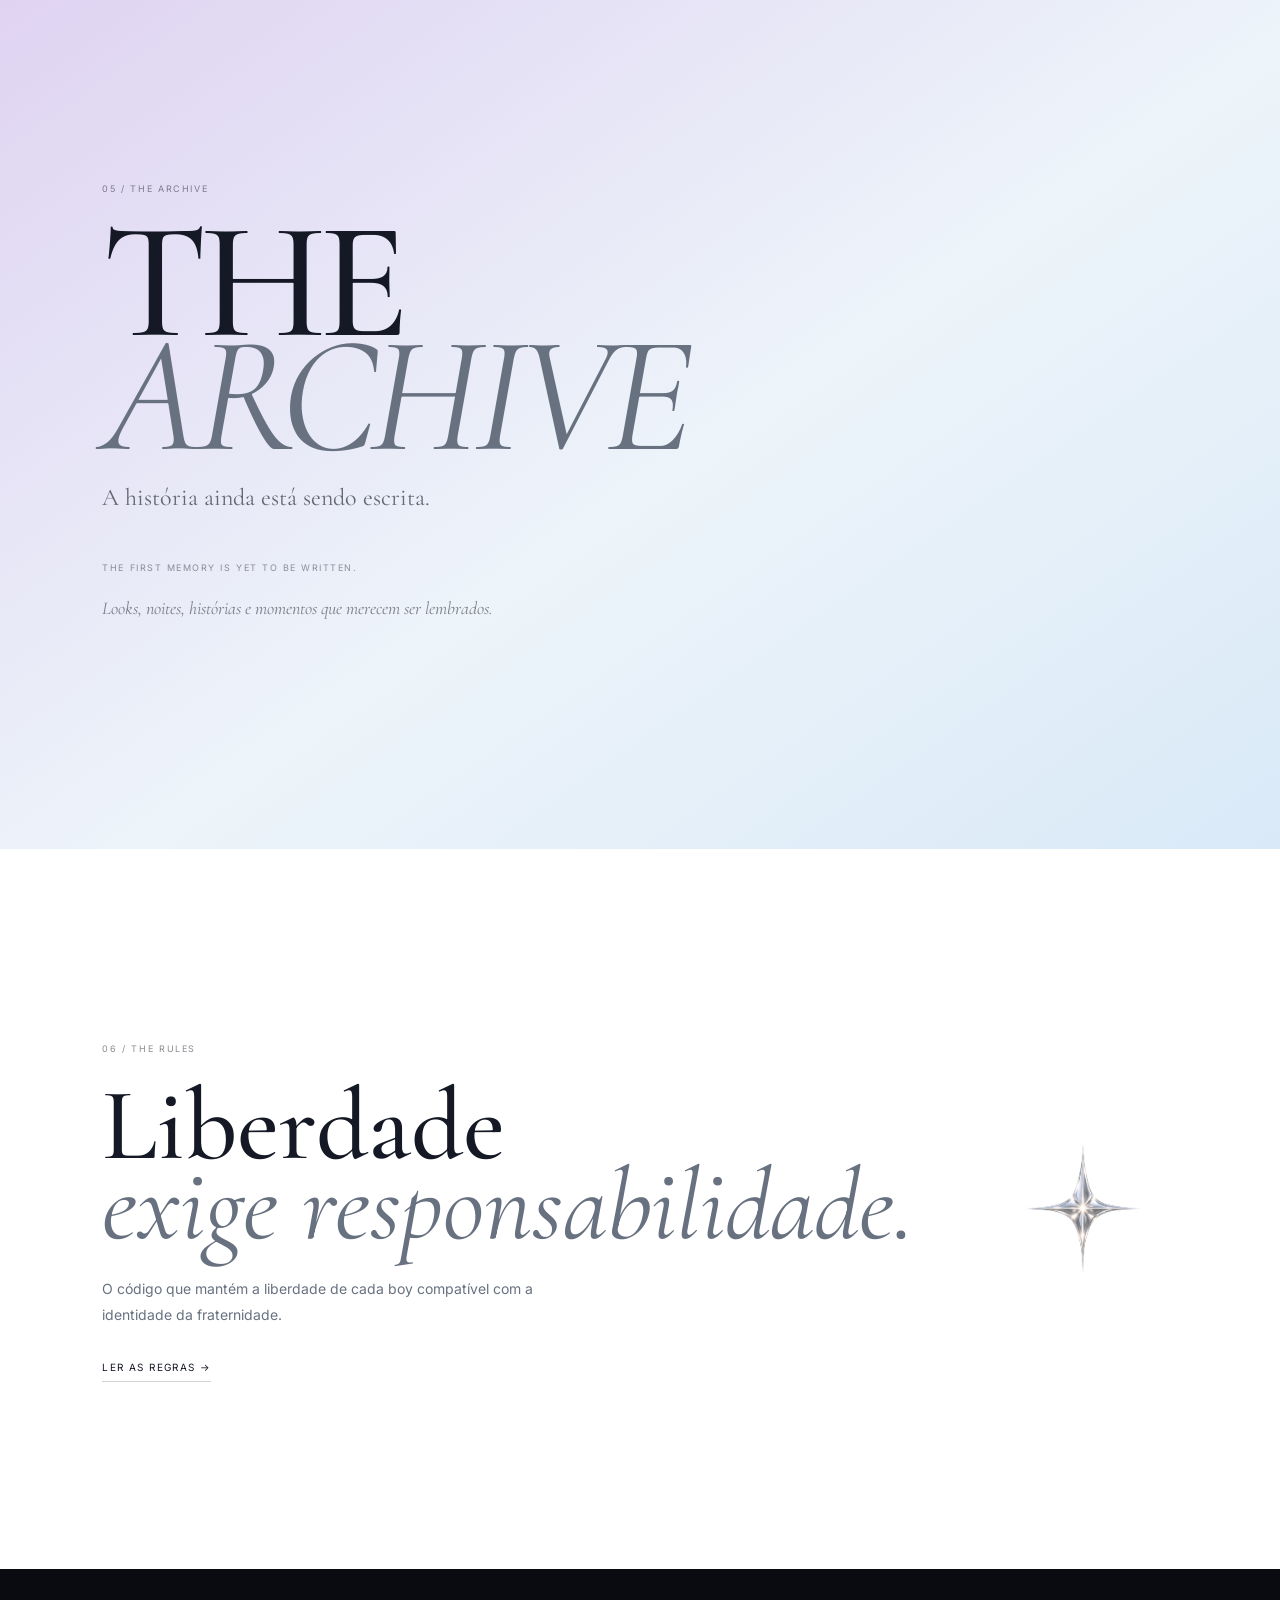
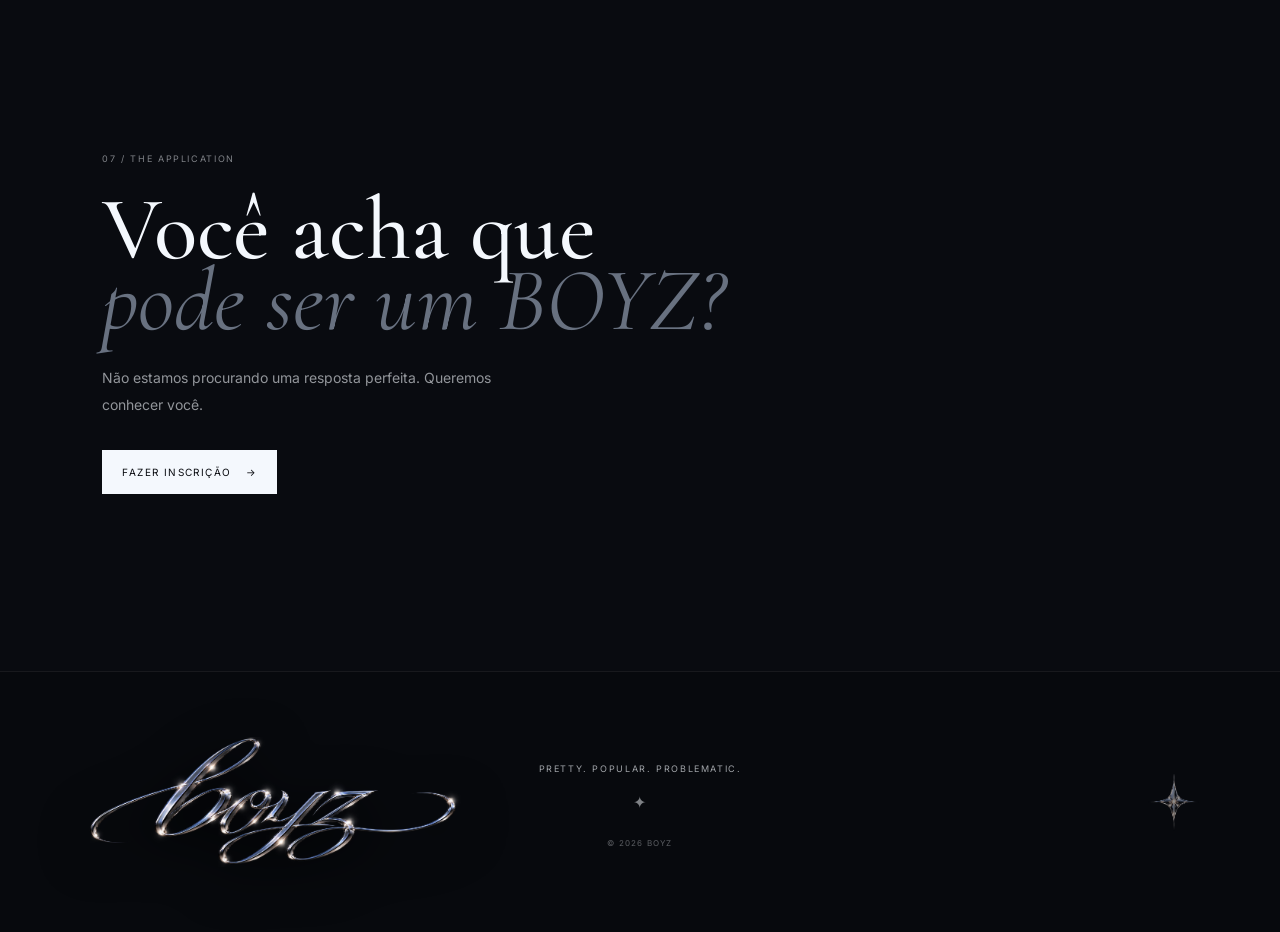
==== commit e59c9988: "boyz v2" ====
--- a/index.html
+++ b/index.html
@@ -1,9 +1,9 @@
 <!doctype html><html lang="pt-BR"><head><meta charset="utf-8"><meta name="viewport" content="width=device-width,initial-scale=1"><meta name="description" content="BOYZ — uma fraternidade masculina construída sobre personalidade, presença, ambição, estilo e irmandade."><meta name="theme-color" content="#eef4fb"><meta property="og:title" content="BOYZ"><meta property="og:description" content="PRETTY. POPULAR. PROBLEMATIC."><title>BOYZ</title><link rel="preconnect" href="https://fonts.googleapis.com"><link rel="preconnect" href="https://fonts.gstatic.com" crossorigin><link href="https://fonts.googleapis.com/css2?family=Cormorant+Garamond:wght@400;500;600&family=Inter:wght@400;500;600&display=swap" rel="stylesheet"><link rel="stylesheet" href="css/style.css"><link rel="icon" type="image/png" href="assets/boyz-favicon.png"></head><body class=""><a class="skip" href="#main">Pular para o conteúdo</a><header class="navbar" id="navbar"><a class="brand" href="index.html#home" aria-label="BOYZ — início"><img src="assets/icon-primary.png" alt="BOYZ"></a><nav aria-label="Navegação principal"><a class="" href="lore.html">LORE</a><a class="" href="concept.html">CONCEITO</a><a class="" href="index.html#boyz">THE BOYZ</a><a class="" href="index.html#archive">THE ARCHIVE</a><a class="" href="rules.html">REGRAS</a></nav><a class="recruit" href="application.html">RECRUTAMENTO <span>→</span></a><button class="menu" aria-label="Abrir menu" aria-expanded="false"><i></i><i></i></button></header><div class="mobile-menu" aria-hidden="true"><button class="close-menu" aria-label="Fechar menu">×</button><div><a href="index.html#home">HOME</a><a href="lore.html">LORE</a><a href="concept.html">CONCEITO</a><a href="index.html#boyz">THE BOYZ</a><a href="index.html#archive">THE ARCHIVE</a><a href="rules.html">REGRAS</a><a class="mobile-recruit" href="application.html">FAZER INSCRIÇÃO →</a></div></div><main id="main"><section class="hero" id="home"><div class="hero-orb"></div><div class="hero-star star-a"><img src="assets/icon-star.png" alt=""></div><div class="hero-star star-b"><img src="assets/icon-star.png" alt=""></div><div class="hero-center reveal"><img class="hero-logo" src="assets/logo-primary.png" alt="boyz"><p>PRETTY. POPULAR. PROBLEMATIC.</p></div><div class="scroll">SCROLL TO DISCOVER <span>↓</span></div></section>
 <section class="statement-section"><div class="statement-grid"><div><small>01 / THE ATTITUDE</small><h2>Você pode ser<br><em>quem quiser.</em></h2></div><img src="assets/icon-star.png" alt="" class="statement-star"></div><p class="statement-bottom">Mas seja o melhor que puder ser.</p></section>
-<section class="identity-split"><div class="identity-copy"><small>WHO WE ARE</small><h2>Não existe um<br><em>tipo de boy.</em></h2><p>Existe uma presença. BOYZ é uma fraternidade masculina construída para homens que entendem que estilo, personalidade e ambição também são formas de identidade.</p><p>Vaidoso, elegante, extravagante, atlético, artístico ou impossível de classificar — cada boy traz uma assinatura própria.</p><a href="concept.html">CONHECER O CONCEITO <span>→</span></a></div></section>
-<section class="dark-feature"><div class="dark-feature-copy"><small>02 / THE LORE</small><h2>Antes de existir<br>um nome,<br><em>existiu uma atitude.</em></h2><p>Uma geração cansou de escolher entre ser respeitada e ser exatamente quem queria ser.</p><a href="lore.html">ENTRAR NA LORE <span>→</span></a></div></section>
+<section class="identity-split"><div class="future-image identity-image"><div class="future-image-inner"><span>IMAGE / TO BE ADDED</span><small>WHO WE ARE / 01</small></div></div><div class="identity-copy"><small>WHO WE ARE</small><h2>Não existe um<br><em>tipo de boy.</em></h2><p>Existe uma presença. BOYZ é uma fraternidade masculina construída para homens que entendem que estilo, personalidade e ambição também são formas de identidade.</p><p>Vaidoso, elegante, extravagante, atlético, artístico ou impossível de classificar — cada boy traz uma assinatura própria.</p><a href="concept.html">CONHECER O CONCEITO <span>→</span></a></div></section>
+<section class="dark-feature"><div class="dark-feature-art future-image"><div class="future-image-inner"><span>IMAGE / TO BE ADDED</span><small>THE LORE / 02</small></div></div><div class="dark-feature-copy"><small>02 / THE LORE</small><h2>Antes de existir<br>um nome,<br><em>existiu uma atitude.</em></h2><p>Uma geração cansou de escolher entre ser respeitada e ser exatamente quem queria ser.</p><a href="lore.html">ENTRAR NA LORE <span>→</span></a></div></section>
 <section class="standard-section"><div class="standard-heading"><small>03 / THE STANDARD</small><h2>PRETTY.<br>POPULAR.<br><em>PROBLEMATIC.</em></h2></div><div class="values"><span>LIBERDADE</span><span>INDIVIDUALIDADE</span><span>AMBIÇÃO</span><span>EXCELÊNCIA</span><span>IRMANDADE</span></div></section>
-<section class="boyz-section" id="boyz"><div class="section-top"><small>04 / THE BOYZ</small><span>DIFERENTES POR PERSONALIDADE. UNIDOS POR ESCOLHA.</span></div><div class="founder-grid"><div class="founder-card"><div><small>ALPHA / FOUNDER</small><h2>JOE<br><em>HILLS</em></h2><p>Visão, presença e ambição. Um dos fundadores responsáveis por transformar uma atitude em uma fraternidade.</p><button class="text-button" data-profile="joe">VER PERFIL COMPLETO →</button></div></div><div class="founder-card reverse"><div><small>ALPHA / FOUNDER</small><h2>LOY<br><em>HILLS</em></h2><p>Liderança, coragem e direção. A ambição transformada em movimento e identidade.</p><button class="text-button" data-profile="loy">VER PERFIL COMPLETO →</button></div></div></div></section>
+<section class="boyz-section" id="boyz"><div class="section-top"><small>04 / THE BOYZ</small><span>DIFERENTES POR PERSONALIDADE. UNIDOS POR ESCOLHA.</span></div><div class="founder-grid"><div class="founder-card"><div class="future-image portrait-slot"><div class="future-image-inner"><span>PORTRAIT / TO BE ADDED</span><small>JOE / ALPHA</small></div></div><div><small>ALPHA / FOUNDER</small><h2>JOE<br><em>HILLS</em></h2><div class="profile-line"></div><blockquote>“Não preciso ser o maior para ocupar espaço. Preciso ser impossível de ignorar.”</blockquote><p>Visão, presença e ambição. Um dos fundadores responsáveis por transformar uma atitude em uma fraternidade.</p><button class="text-button" data-profile="joe">VER PERFIL COMPLETO →</button></div></div><div class="founder-card reverse"><div class="future-image portrait-slot"><div class="future-image-inner"><span>PORTRAIT / TO BE ADDED</span><small>LOY / ALPHA</small></div></div><div><small>ALPHA / FOUNDER</small><h2>LOY<br><em>HILLS</em></h2><div class="profile-line"></div><blockquote>“Se existe um lugar no topo, alguém precisa ter coragem para chegar até ele.”</blockquote><p>Liderança, coragem e direção. A ambição transformada em movimento e identidade.</p><button class="text-button" data-profile="loy">VER PERFIL COMPLETO →</button></div></div></div></section>
 <section class="archive-section" id="archive"><div><small>05 / THE ARCHIVE</small><h2>THE<br><em>ARCHIVE</em></h2><p>A história ainda está sendo escrita.</p><strong>THE FIRST MEMORY IS YET TO BE WRITTEN.</strong><i>Looks, noites, histórias e momentos que merecem ser lembrados.</i></div></section>
 <section class="rules-preview"><div><small>06 / THE RULES</small><h2>Liberdade<br><em>exige responsabilidade.</em></h2><p>O código que mantém a liberdade de cada boy compatível com a identidade da fraternidade.</p><a href="rules.html">LER AS REGRAS →</a></div><img src="assets/icon-star.png" alt=""></section>
 <section class="application-preview"><div><small>07 / THE APPLICATION</small><h2>Você acha que<br><em>pode ser um BOYZ?</em></h2><p>Não estamos procurando uma resposta perfeita. Queremos conhecer você.</p><a class="primary-cta" href="application.html">FAZER INSCRIÇÃO <span>→</span></a></div></section></main><footer><div class="footer-inner"><img class="footer-logo" src="assets/logo-secondary.png" alt="boyz"><div class="footer-meta"><p>PRETTY. POPULAR. PROBLEMATIC.</p><span>✦</span><small>© 2026 BOYZ</small></div><img class="footer-icon" src="assets/icon-star.png" alt=""></div></footer><div class="overlay" id="overlay" aria-hidden="true"><div class="overlay-panel"><button class="overlay-close" aria-label="Fechar">×</button><div id="overlayContent"></div></div></div><script src="js/main.js"></script></body></html>
--- a/css/style.css
+++ b/css/style.css
@@ -3,17 +3,17 @@
 .navbar{position:fixed;z-index:50;inset:0 0 auto;height:84px;padding:0 clamp(22px,5vw,78px);display:grid;grid-template-columns:1fr auto 1fr;align-items:center;transition:.4s ease}.navbar.scrolled{height:68px;background:#f4f8fdec;backdrop-filter:blur(18px);box-shadow:0 1px 0 var(--line)}.brand{width:50px;height:54px;display:flex;align-items:center}.brand img{width:43px;height:48px;object-fit:contain;transition:.3s;filter:drop-shadow(0 4px 12px #8295ac22)}.brand:hover img{transform:translateY(-2px) scale(1.03)}nav{display:flex;gap:clamp(18px,2.4vw,38px);font-size:10px;letter-spacing:.15em}nav a{position:relative;padding:9px 0;opacity:.76}nav a:after{content:'';position:absolute;left:0;bottom:2px;width:0;height:1px;background:currentColor;transition:.3s}nav a:hover,nav a.active{opacity:1}nav a:hover:after,nav a.active:after{width:100%}.recruit{justify-self:end;border:1px solid #1b243344;padding:13px 17px;font-size:10px;letter-spacing:.14em;transition:.3s}.recruit:hover{background:var(--ink);color:var(--pearl)}.recruit span{margin-left:8px}.menu{display:none;border:0;background:none;padding:10px}.menu i{display:block;width:22px;height:1px;background:currentColor;margin:6px}.mobile-menu{position:fixed;inset:0;background:#0b0d14f7;color:var(--pearl);z-index:90;display:none;align-items:center;justify-content:center;text-align:center;backdrop-filter:blur(18px)}.mobile-menu.open{display:flex}.mobile-menu>div{display:flex;flex-direction:column;gap:23px}.mobile-menu a{font:500 35px var(--serif)}.mobile-recruit{font:10px var(--ui)!important;letter-spacing:.15em;margin-top:18px}.close-menu,.overlay-close{position:absolute;top:20px;right:24px;border:0;background:none;color:inherit;font-size:32px;font-weight:200}
 .hero{height:100svh;min-height:680px;position:relative;display:grid;place-items:center;overflow:hidden;text-align:center;background:radial-gradient(circle at 50% 43%,#fff 0,#f7fbff 25%,var(--ice2) 55%,#e4e0f1 100%)}.hero:before{content:'';position:absolute;inset:0;background:linear-gradient(120deg,#fff0 0,#fff7 45%,#c9d9eb18 100%);pointer-events:none}.hero-orb{position:absolute;width:min(58vw,760px);aspect-ratio:1;border-radius:50%;background:#fff9;filter:blur(70px)}.hero-center{position:relative;width:min(82vw,980px);display:flex;flex-direction:column;align-items:center}.hero-logo{width:min(100%,880px);height:auto;object-fit:contain;filter:drop-shadow(0 20px 35px #7891ad22);animation:rise 1.15s cubic-bezier(.2,.7,.2,1) both}.hero-center p{margin:24px 0 0;font-size:9px;letter-spacing:.22em;opacity:.56;animation:fade .9s .35s both}.hero-star{position:absolute;opacity:.24}.hero-star img{width:38px}.star-a{left:13%;top:30%}.star-b{right:14%;bottom:29%;transform:scale(.7);opacity:.18}.scroll{position:absolute;bottom:30px;left:50%;transform:translateX(-50%);font-size:9px;letter-spacing:.17em;opacity:.44}.scroll span{margin-left:5px}
 .statement-section{min-height:90svh;padding:140px clamp(24px,8vw,130px);display:flex;flex-direction:column;justify-content:center;background:var(--pearl)}.statement-grid{display:flex;align-items:center;justify-content:space-between;max-width:1200px;width:100%;margin:auto}.statement-grid small,.identity-copy small,.dark-feature-copy small,.standard-heading small,.section-top small,.archive-section small,.rules-preview small,.application-preview small,.page-hero .eyebrow{font-size:9px;letter-spacing:.18em;opacity:.5}.statement-grid h2{font:500 clamp(70px,9vw,140px)/.78 var(--serif);letter-spacing:-.04em;margin:25px 0}.statement-grid h2 em,.identity-copy h2 em,.dark-feature h2 em,.standard-heading h2 em,.archive-section h2 em,.rules-preview h2 em,.application-preview h2 em{font-weight:400;color:var(--muted)}.statement-star{width:115px;opacity:.65}.statement-bottom{font:400 clamp(30px,4vw,55px) var(--serif);text-align:right;max-width:1200px;width:100%;margin:0 auto;opacity:.62}
-.identity-split{min-height:100svh;display:grid;grid-template-columns:1fr;align-items:center;background:#eef5fb}.identity-copy{align-self:center;padding:10vw clamp(35px,7vw,110px);max-width:720px}.identity-copy h2{font:500 clamp(65px,7vw,110px)/.8 var(--serif);margin:28px 0 38px;letter-spacing:-.035em}.identity-copy p{font-size:14px;line-height:1.9;color:var(--muted);max-width:500px}.identity-copy a,.dark-feature a,.rules-preview a{display:inline-block;margin-top:18px;padding-bottom:8px;border-bottom:1px solid #1a233233;font-size:10px;letter-spacing:.14em}.identity-copy a span,.dark-feature a span{margin-left:7px}
-.dark-feature{min-height:100svh;display:grid;grid-template-columns:1fr;background:var(--night);color:var(--pearl)}.dark-feature-copy{align-self:center;padding:10vw clamp(35px,8vw,120px)}.dark-feature h2{font:500 clamp(65px,7vw,110px)/.78 var(--serif);letter-spacing:-.04em;margin:30px 0 35px}.dark-feature p{max-width:430px;font-size:14px;line-height:1.9;opacity:.58}.dark-feature a{border-color:#fff4}
+.identity-split{min-height:100svh;display:grid;grid-template-columns:1.05fr .95fr;align-items:center;background:#eef5fb}.future-image{position:relative;overflow:hidden;border:1px solid #ffffff80;background:linear-gradient(145deg,#dbeaf6,#e2d8ef);box-shadow:inset 0 0 0 14px #ffffff18}.future-image-inner{position:absolute;inset:9%;border:1px solid #ffffff90;display:flex;flex-direction:column;align-items:center;justify-content:center;text-align:center;background:radial-gradient(circle,#ffffff55,transparent 58%)}.future-image-inner span{font:500 clamp(30px,4vw,62px)/.85 var(--serif);letter-spacing:-.025em;opacity:.16}.future-image-inner small{margin-top:20px;font-size:8px;letter-spacing:.16em;opacity:.48}.identity-image{min-height:72vh;margin:8vw 0 8vw 8vw}.identity-copy{align-self:center;padding:10vw clamp(35px,7vw,110px);max-width:720px}.identity-copy h2{font:500 clamp(65px,7vw,110px)/.8 var(--serif);margin:28px 0 38px;letter-spacing:-.035em}.identity-copy p{font-size:14px;line-height:1.9;color:var(--muted);max-width:500px}.identity-copy a,.dark-feature a,.rules-preview a{display:inline-block;margin-top:18px;padding-bottom:8px;border-bottom:1px solid #1a233233;font-size:10px;letter-spacing:.14em}.identity-copy a span,.dark-feature a span{margin-left:7px}
+.dark-feature{min-height:100svh;display:grid;grid-template-columns:1.08fr .92fr;align-items:center;background:var(--night);color:var(--pearl)}.dark-feature-art{min-height:72vh;margin:8vw 0 8vw 7vw;background:radial-gradient(circle at 55% 45%,#dcd4ee20,#111625 65%);border-color:#ffffff18}.dark-feature-art .future-image-inner{background:radial-gradient(circle at 60% 45%,#9ca9d526,transparent 28%);border-color:#ffffff18}.dark-feature-art .future-image-inner span{color:#f7f6f4;opacity:.22}.dark-feature-art .future-image-inner small{color:#f7f6f4;opacity:.42}.dark-feature-copy{align-self:center;padding:10vw clamp(35px,8vw,120px)}.dark-feature h2{font:500 clamp(65px,7vw,110px)/.78 var(--serif);letter-spacing:-.04em;margin:30px 0 35px}.dark-feature p{max-width:430px;font-size:14px;line-height:1.9;opacity:.58}.dark-feature a{border-color:#fff4}
 .standard-section{min-height:120svh;padding:150px clamp(24px,7vw,100px);background:var(--pearl)}.standard-heading{text-align:center}.standard-heading h2{font:500 clamp(75px,10vw,150px)/.75 var(--serif);letter-spacing:-.05em;margin:28px 0}.values{max-width:900px;margin:100px auto;display:grid;grid-template-columns:repeat(5,1fr);border-top:1px solid var(--line);border-bottom:1px solid var(--line)}.values span{padding:28px 12px;text-align:center;font-size:9px;letter-spacing:.15em;border-right:1px solid var(--line);opacity:.6}.values span:last-child{border-right:0}
-.boyz-section{padding:150px clamp(24px,7vw,105px);background:#edf3f8}.section-top{display:flex;justify-content:space-between;gap:20px;margin-bottom:100px;font-size:9px;letter-spacing:.15em;opacity:.55}.founder-grid{max-width:1200px;margin:auto;display:grid;gap:100px}.founder-card{display:grid;grid-template-columns:1fr 1fr;align-items:center;gap:clamp(50px,8vw,120px);min-height:500px}.founder-card.reverse{direction:rtl}.founder-card.reverse>div{direction:ltr}.founder-card small{font-size:9px;letter-spacing:.16em;opacity:.48}.founder-card h2{font:500 clamp(65px,7vw,110px)/.75 var(--serif);margin:25px 0 30px;letter-spacing:-.04em}.founder-card h2 em{color:var(--muted);font-weight:400}.founder-card p{font-size:14px;line-height:1.9;color:var(--muted);max-width:430px}.text-button{border:0;border-bottom:1px solid #1a233233;background:none;padding:9px 0;font-size:10px;letter-spacing:.14em;margin-top:16px}
+.boyz-section{padding:150px clamp(24px,7vw,105px);background:#edf3f8}.section-top{display:flex;justify-content:space-between;gap:20px;margin-bottom:100px;font-size:9px;letter-spacing:.15em;opacity:.55}.founder-grid{max-width:1200px;margin:auto;display:grid;gap:100px}.founder-card{display:grid;grid-template-columns:1fr 1fr;align-items:center;gap:clamp(50px,8vw,120px);min-height:560px}.portrait-slot{aspect-ratio:4/5;min-height:500px}.portrait-slot .future-image-inner span{font-size:clamp(28px,3.5vw,55px);opacity:.18}.founder-card blockquote{font:500 clamp(24px,2.5vw,38px)/1.02 var(--serif);margin:28px 0}.profile-line{height:1px;background:#1a233218}.founder-card.reverse{direction:rtl}.founder-card.reverse>div{direction:ltr}.founder-card small{font-size:9px;letter-spacing:.16em;opacity:.48}.founder-card h2{font:500 clamp(65px,7vw,110px)/.75 var(--serif);margin:25px 0 30px;letter-spacing:-.04em}.founder-card h2 em{color:var(--muted);font-weight:400}.founder-card p{font-size:14px;line-height:1.9;color:var(--muted);max-width:430px}.text-button{border:0;border-bottom:1px solid #1a233233;background:none;padding:9px 0;font-size:10px;letter-spacing:.14em;margin-top:16px}
 .archive-section{min-height:100svh;display:grid;grid-template-columns:1fr;align-items:center;padding:100px clamp(24px,8vw,120px);background:linear-gradient(145deg,#ded1f1,#edf4fa 55%,#d9e9f7)}.archive-section>div{max-width:900px}.archive-section h2{font:500 clamp(90px,13vw,190px)/.68 var(--serif);letter-spacing:-.05em;margin:30px 0}.archive-section p{font:24px var(--serif);opacity:.62}.archive-section strong{display:block;margin-top:50px;font-size:9px;letter-spacing:.17em;opacity:.45;font-weight:400}.archive-section i{display:block;max-width:520px;margin-top:22px;font:italic 18px/1.5 var(--serif);opacity:.52}
 .rules-preview{min-height:80svh;display:grid;grid-template-columns:1fr 160px;align-items:center;gap:40px;padding:120px clamp(24px,8vw,130px);background:#fff}.rules-preview h2{font:500 clamp(65px,8vw,115px)/.78 var(--serif);margin:30px 0}.rules-preview p{font-size:14px;line-height:1.9;color:var(--muted);max-width:500px}.rules-preview img{width:130px;opacity:.55}
 .application-preview{min-height:78svh;padding:110px clamp(24px,8vw,120px);display:grid;grid-template-columns:1fr;align-items:center;background:var(--night);color:var(--pearl);gap:70px}.application-preview h2{font:500 clamp(60px,7vw,105px)/.8 var(--serif);margin:28px 0}.application-preview p{max-width:430px;font-size:14px;line-height:1.9;opacity:.58}.primary-cta{display:inline-block;margin-top:18px;background:var(--pearl);color:var(--night);padding:16px 20px;font-size:10px;letter-spacing:.14em}.primary-cta span{margin-left:10px}
 footer{background:#07090d;color:var(--pearl);padding:65px clamp(24px,6vw,90px);border-top:1px solid #fff1}.footer-inner{display:grid;grid-template-columns:1fr auto 1fr;align-items:center;gap:30px}.footer-logo{width:min(390px,42vw);filter:drop-shadow(0 12px 25px #000)}.footer-meta{text-align:center}.footer-meta p{font-size:9px;letter-spacing:.18em;opacity:.65}.footer-meta span{display:block;margin:18px 0;opacity:.5}.footer-meta small{font-size:8px;letter-spacing:.15em;opacity:.35}.footer-icon{justify-self:end;width:58px;opacity:.55}
 .page-hero{min-height:76svh;padding:150px clamp(24px,8vw,130px) 95px;display:flex;align-items:flex-end;position:relative;overflow:hidden}.page-hero.light{background:radial-gradient(circle at 78% 28%,#d5e8fb 0,transparent 32%),linear-gradient(135deg,#f9fbff,#e7f2fa 55%,#e5ddf0)}.page-hero.dark{background:radial-gradient(circle at 75% 25%,#a997d928,transparent 32%),linear-gradient(135deg,#0b0f18,#171d2c 60%,#27223a);color:var(--pearl)}.page-hero h1{font:500 clamp(95px,16vw,230px)/.68 var(--serif);letter-spacing:-.06em;margin:30px 0}.page-hero h1 em{color:var(--lilac);font-weight:400}.page-hero p{font:400 clamp(27px,3vw,45px)/1.05 var(--serif);max-width:800px;opacity:.75}.page-hero-badge{position:absolute;right:9vw;top:22vh;width:120px;opacity:.22}.page-hero-badge img{width:100%}.content{max-width:1120px;margin:auto;padding:0 clamp(24px,7vw,100px)}.chapter-full{padding:125px 0;border-top:1px solid var(--line);display:grid;grid-template-columns:140px 1fr;gap:70px}.dark .chapter-full,.rules-page .chapter-full{border-color:#fff1}.chapter-full .num{font:400 18px var(--serif);opacity:.35}.chapter-full h2{font:500 clamp(48px,6vw,84px)/.88 var(--serif);margin:0 0 30px;letter-spacing:-.03em}.chapter-full h2 em{font-weight:400;color:var(--lilac)}.chapter-full p{font-size:15px;line-height:1.95;max-width:780px;margin:0 0 20px;opacity:.7}.dark .chapter-full p,.rules-page .chapter-full p{color:#fff9}.statement{font:500 clamp(30px,3.5vw,54px)/1.02 var(--serif)!important;opacity:1!important;margin:45px 0!important}.quote{border-left:1px solid #9d91c966;padding:10px 0 10px 28px;font:500 clamp(31px,4vw,57px)/.98 var(--serif)!important;opacity:1!important}.pillar-row{display:grid;grid-template-columns:repeat(5,1fr);gap:1px;background:var(--line);margin-top:45px}.pillar-row span{background:var(--pearl);padding:32px 15px;text-align:center;font-size:9px;letter-spacing:.12em}.manifesto{padding:150px 24px;text-align:center;background:#e7f1f7}.manifesto h2{font:500 clamp(50px,7vw,105px)/.85 var(--serif);margin:30px auto;max-width:1100px}.manifesto p{max-width:720px;margin:25px auto;font-size:15px;line-height:1.9;opacity:.7}.closing{min-height:65svh;display:grid;place-items:center;text-align:center;padding:100px 24px}.closing h2{font:500 clamp(52px,8vw,120px)/.82 var(--serif);margin:25px 0}.closing h2 em{color:var(--lilac);font-weight:400}.closing p{font:22px var(--serif);opacity:.65;max-width:650px}.consequence{padding:120px 0}.consequence-box{border:1px solid #fff2;padding:60px clamp(25px,5vw,70px);background:#ffffff05}.consequence-box h2{font:500 clamp(42px,6vw,76px) var(--serif);margin:0 0 20px}.consequence-box ul{list-style:none;padding:0;margin:35px 0;display:grid;gap:14px}.consequence-box li{font-size:13px;opacity:.72;padding-left:20px;position:relative}.consequence-box li:before{content:'✦';position:absolute;left:0;color:var(--lilac)}
 .application-page{background:var(--night);color:var(--pearl)}.application-wrap{max-width:980px;margin:auto;padding:155px clamp(24px,7vw,90px) 100px;min-height:100vh}.application-brand{display:flex;align-items:center;gap:14px}.application-brand img{width:34px;height:34px}.application-brand small{font-size:9px;letter-spacing:.18em;opacity:.5}.application-wrap h1{font:500 clamp(65px,10vw,130px)/.82 var(--serif);margin:30px 0}.application-wrap h1 em{color:var(--lilac);font-weight:400}.application-wrap .lead{font:400 28px/1.1 var(--serif);max-width:700px;color:#fff9}.app-form{margin-top:80px}.progress{display:flex;align-items:center;gap:20px;margin-bottom:55px;font-size:9px;letter-spacing:.15em;opacity:.5}.progress>div{height:1px;background:#fff2;flex:1}.progress i{display:block;height:100%;background:#e7e2f3;width:10%;transition:width .35s}.question small{font-size:9px;letter-spacing:.14em;opacity:.45}.question h2{font:500 clamp(38px,5vw,70px)/.94 var(--serif);margin:18px 0 35px;max-width:850px}.question textarea,.question input,.data-grid input,.question select,.data-grid select{width:100%;background:transparent;border:0;border-bottom:1px solid #fff3;color:var(--pearl);font:400 22px/1.4 var(--serif);padding:18px 0;outline:none}.question textarea{min-height:170px;resize:vertical}.question select,.data-grid select{appearance:none}.question textarea:focus,.question input:focus,.data-grid input:focus,.question select:focus,.data-grid select:focus{border-color:#fff9}.form-context{font-size:13px;line-height:1.8;max-width:700px;opacity:.55;margin-bottom:25px}.form-actions{display:flex;justify-content:space-between;margin-top:50px}.form-actions button{background:none;border:0;color:var(--pearl);font:500 10px var(--ui);letter-spacing:.15em;padding:12px 0}.form-actions button:last-child{border-bottom:1px solid #fff8}.data-grid{display:grid;grid-template-columns:1fr 1fr;gap:38px}.field label{display:block;font-size:8px;letter-spacing:.15em;opacity:.45;margin-bottom:8px}.field.full{grid-column:1/-1}.submit-btn{background:var(--pearl)!important;color:var(--night)!important;padding:17px 24px!important}.success-final{text-align:center;padding:100px 0}.success-final>span:first-child{font-size:25px;opacity:.6}.success-final h2{font:500 clamp(55px,8vw,100px)/.85 var(--serif);margin:25px 0}.success-final p{font:22px var(--serif);opacity:.6}.submit-status{font-size:12px;line-height:1.6;opacity:.55;margin-top:20px}.submit-status.error{opacity:.9}.reveal{opacity:0;transform:translateY(24px);transition:opacity .8s ease,transform .8s ease}.reveal.in-view{opacity:1;transform:none}@keyframes rise{from{opacity:0;transform:translateY(18px) scale(.97)}to{opacity:1;transform:none}}@keyframes fade{from{opacity:0;transform:translateY(10px)}to{opacity:.56;transform:none}}
-@media(max-width:900px){nav{gap:16px}.navbar{padding-inline:22px}.recruit{padding:11px 13px}.identity-split,.dark-feature{min-height:58svh}.values{grid-template-columns:1fr}.values span{border-right:0;border-bottom:1px solid var(--line)}.values span:last-child{border-bottom:0}.founder-card,.founder-card.reverse{grid-template-columns:1fr;direction:ltr;gap:45px}.founder-card.reverse>div{direction:ltr}.archive-section{gap:50px}.footer-inner{grid-template-columns:1fr;text-align:center}.footer-logo{width:min(430px,80vw);margin:auto}.footer-icon{justify-self:center}.page-hero-badge{right:6vw;top:22vh;width:90px}}
-@media(max-width:700px){.navbar{height:72px;grid-template-columns:1fr auto}.navbar.scrolled{height:62px}.brand img{width:36px;height:40px}nav,.recruit{display:none}.menu{display:block;justify-self:end}.hero{min-height:620px}.hero-center{width:90vw}.hero-logo{width:94vw}.hero-center p{font-size:8px;letter-spacing:.18em;margin-top:18px}.hero-star img{width:28px}.star-a{left:7%;top:28%}.star-b{right:7%;bottom:27%}.statement-section{padding:100px 24px}.statement-grid{display:block}.statement-grid h2{font-size:72px}.statement-star{width:70px;margin:35px 0 0 auto}.statement-bottom{text-align:left;margin-top:60px}.identity-copy{padding:85px 28px}.dark-feature-copy{padding:85px 28px}.dark-feature-art img{width:75vw}.standard-section{padding:105px 24px}.standard-heading h2{font-size:72px}.boyz-section{padding:100px 24px}.section-top{display:block;line-height:2}.section-top span{display:block;margin-top:12px}.archive-section{padding:90px 24px}.archive-section h2{font-size:100px}.rules-preview{grid-template-columns:1fr;padding:90px 28px}.rules-preview img{display:none}.application-preview{padding:90px 28px;gap:30px}.application-preview h2{font-size:64px}.page-hero{min-height:68svh;padding:125px 24px 70px}.page-hero h1{font-size:92px}.page-hero p{font-size:27px}.chapter-full{grid-template-columns:1fr;gap:22px;padding:88px 0}.pillar-row{grid-template-columns:1fr}.manifesto{padding:100px 24px}.data-grid{grid-template-columns:1fr}.field.full{grid-column:auto}.application-wrap{padding-top:115px}.question h2{font-size:43px}.form-actions{margin-top:35px}}
+@media(max-width:900px){nav{gap:16px}.navbar{padding-inline:22px}.recruit{padding:11px 13px}.identity-split,.dark-feature{min-height:58svh}.identity-split,.dark-feature{grid-template-columns:1fr}.identity-image,.dark-feature-art{min-height:55vh;margin:24px}.identity-copy,.dark-feature-copy{padding:70px 28px}.values{grid-template-columns:1fr}.values span{border-right:0;border-bottom:1px solid var(--line)}.values span:last-child{border-bottom:0}.founder-card,.founder-card.reverse{grid-template-columns:1fr;direction:ltr;gap:45px}.portrait-slot{min-height:420px;width:100%}.founder-card.reverse>div{direction:ltr}.archive-section{gap:50px}.footer-inner{grid-template-columns:1fr;text-align:center}.footer-logo{width:min(430px,80vw);margin:auto}.footer-icon{justify-self:center}.page-hero-badge{right:6vw;top:22vh;width:90px}}
+@media(max-width:700px){.navbar{height:72px;grid-template-columns:1fr auto}.navbar.scrolled{height:62px}.brand img{width:36px;height:40px}nav,.recruit{display:none}.menu{display:block;justify-self:end}.hero{min-height:620px}.hero-center{width:90vw}.hero-logo{width:94vw}.hero-center p{font-size:8px;letter-spacing:.18em;margin-top:18px}.hero-star img{width:28px}.star-a{left:7%;top:28%}.star-b{right:7%;bottom:27%}.statement-section{padding:100px 24px}.statement-grid{display:block}.statement-grid h2{font-size:72px}.statement-star{width:70px;margin:35px 0 0 auto}.statement-bottom{text-align:left;margin-top:60px}.identity-copy{padding:85px 28px}.dark-feature-copy{padding:85px 28px}.identity-image,.dark-feature-art{margin:20px;min-height:48vh}.portrait-slot{min-height:390px}.dark-feature-art img{width:75vw}.standard-section{padding:105px 24px}.standard-heading h2{font-size:72px}.boyz-section{padding:100px 24px}.section-top{display:block;line-height:2}.section-top span{display:block;margin-top:12px}.archive-section{padding:90px 24px}.archive-section h2{font-size:100px}.rules-preview{grid-template-columns:1fr;padding:90px 28px}.rules-preview img{display:none}.application-preview{padding:90px 28px;gap:30px}.application-preview h2{font-size:64px}.page-hero{min-height:68svh;padding:125px 24px 70px}.page-hero h1{font-size:92px}.page-hero p{font-size:27px}.chapter-full{grid-template-columns:1fr;gap:22px;padding:88px 0}.pillar-row{grid-template-columns:1fr}.manifesto{padding:100px 24px}.data-grid{grid-template-columns:1fr}.field.full{grid-column:auto}.application-wrap{padding-top:115px}.question h2{font-size:43px}.form-actions{margin-top:35px}}
 
 .intro-note{margin-top:25px;opacity:.5;line-height:1.8}.intro-claim{font:500 30px var(--serif);margin-top:25px}
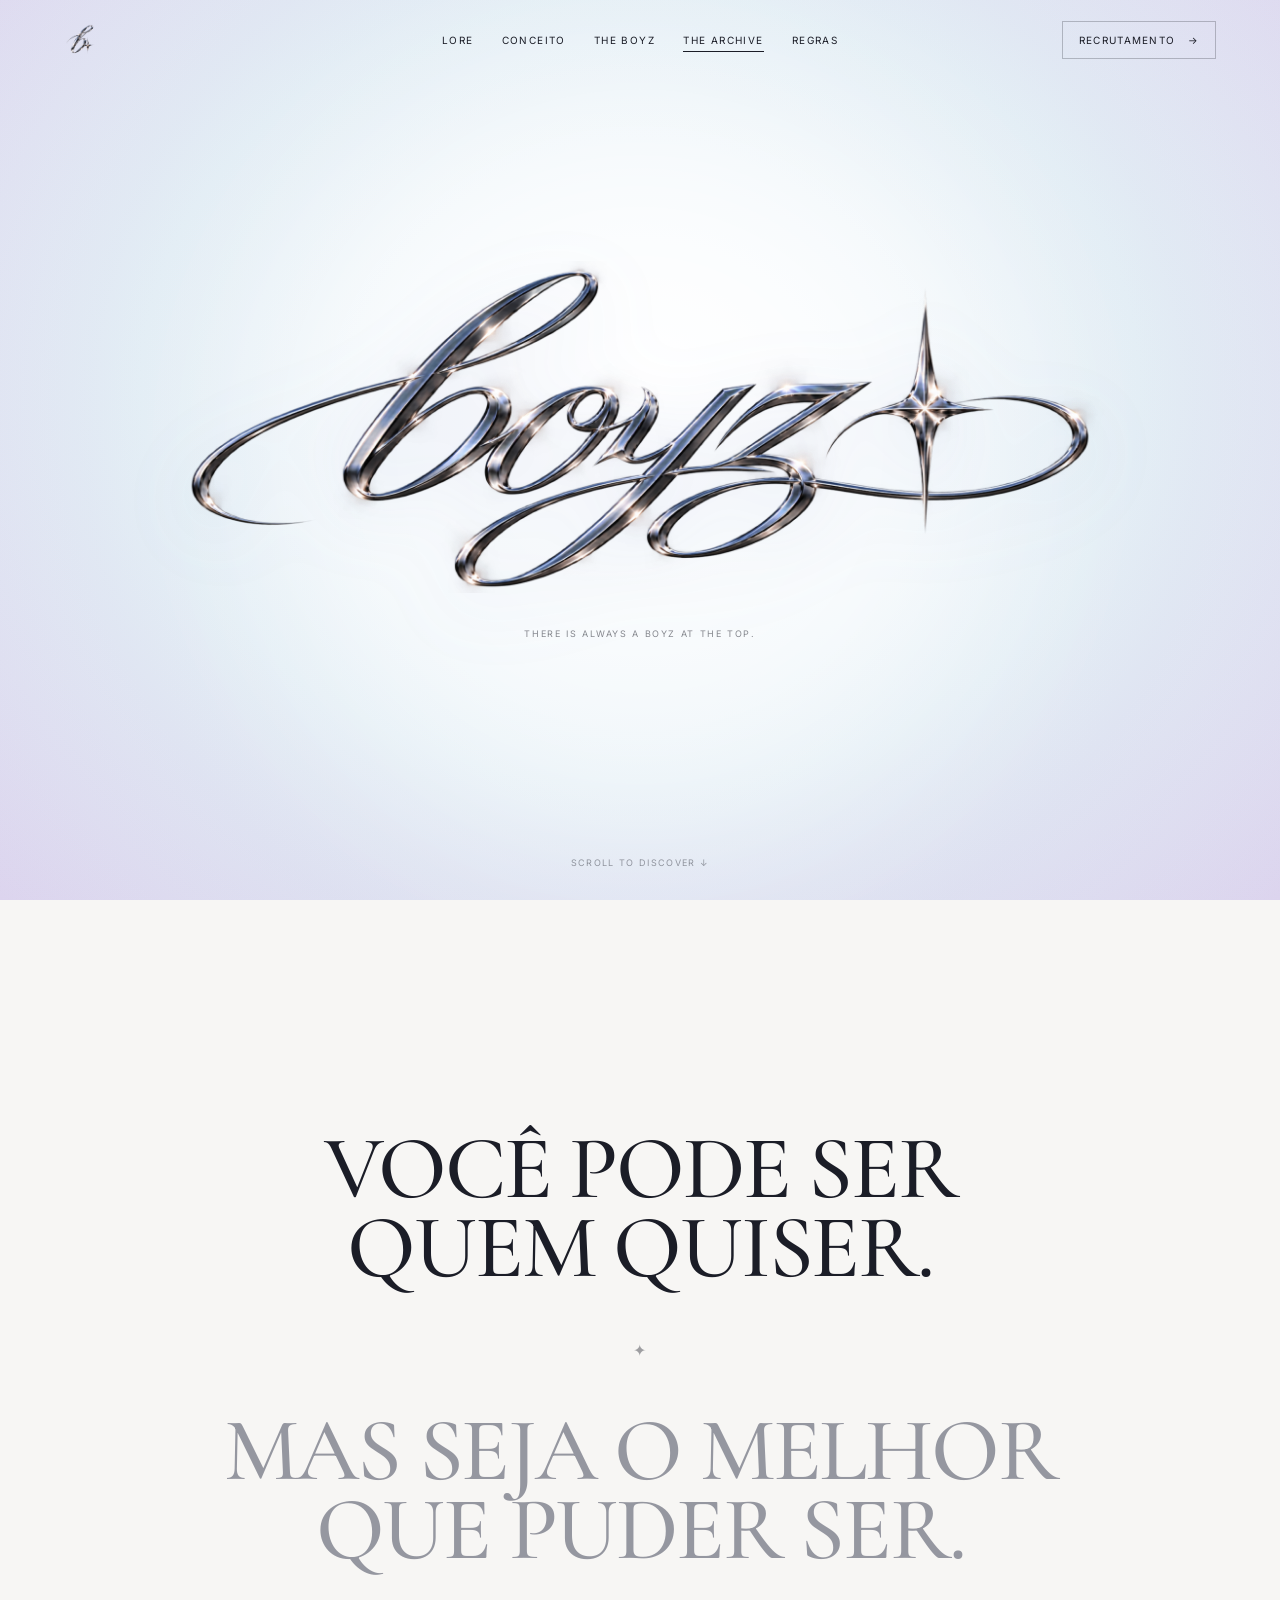
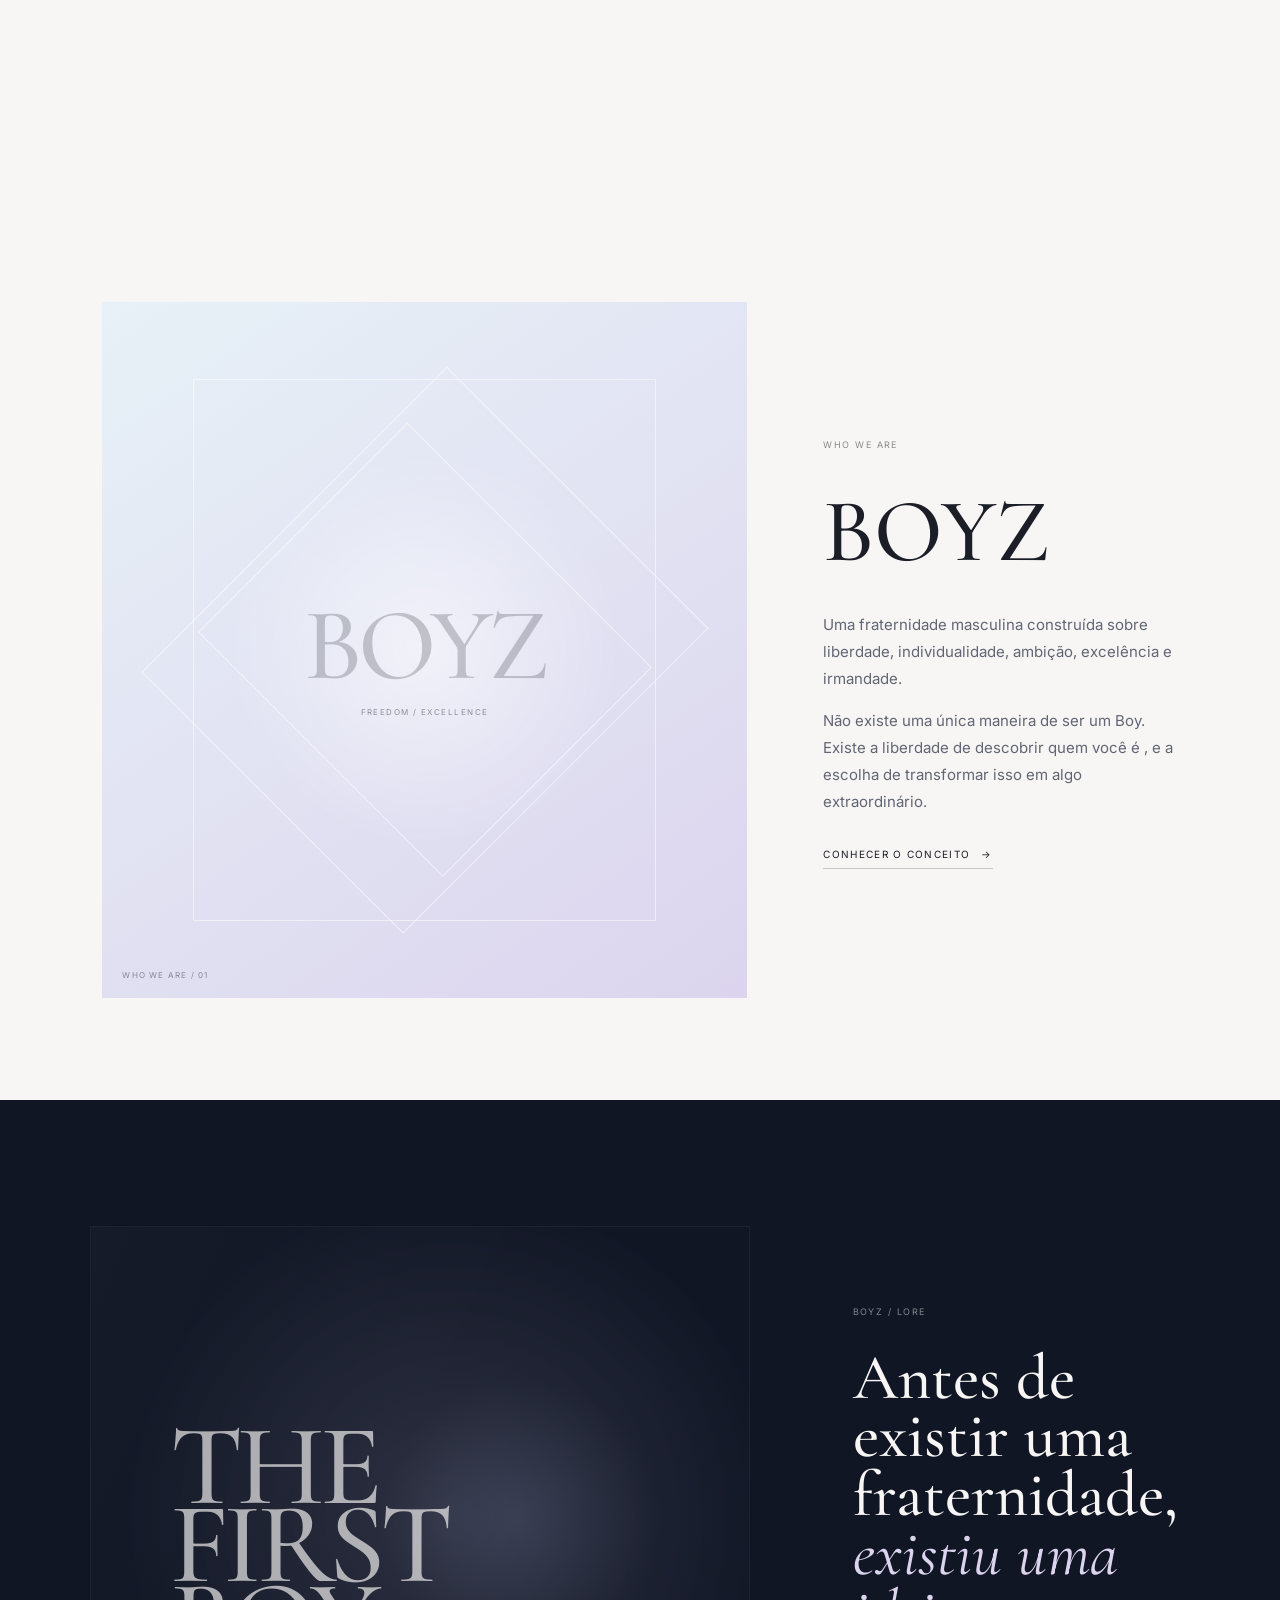
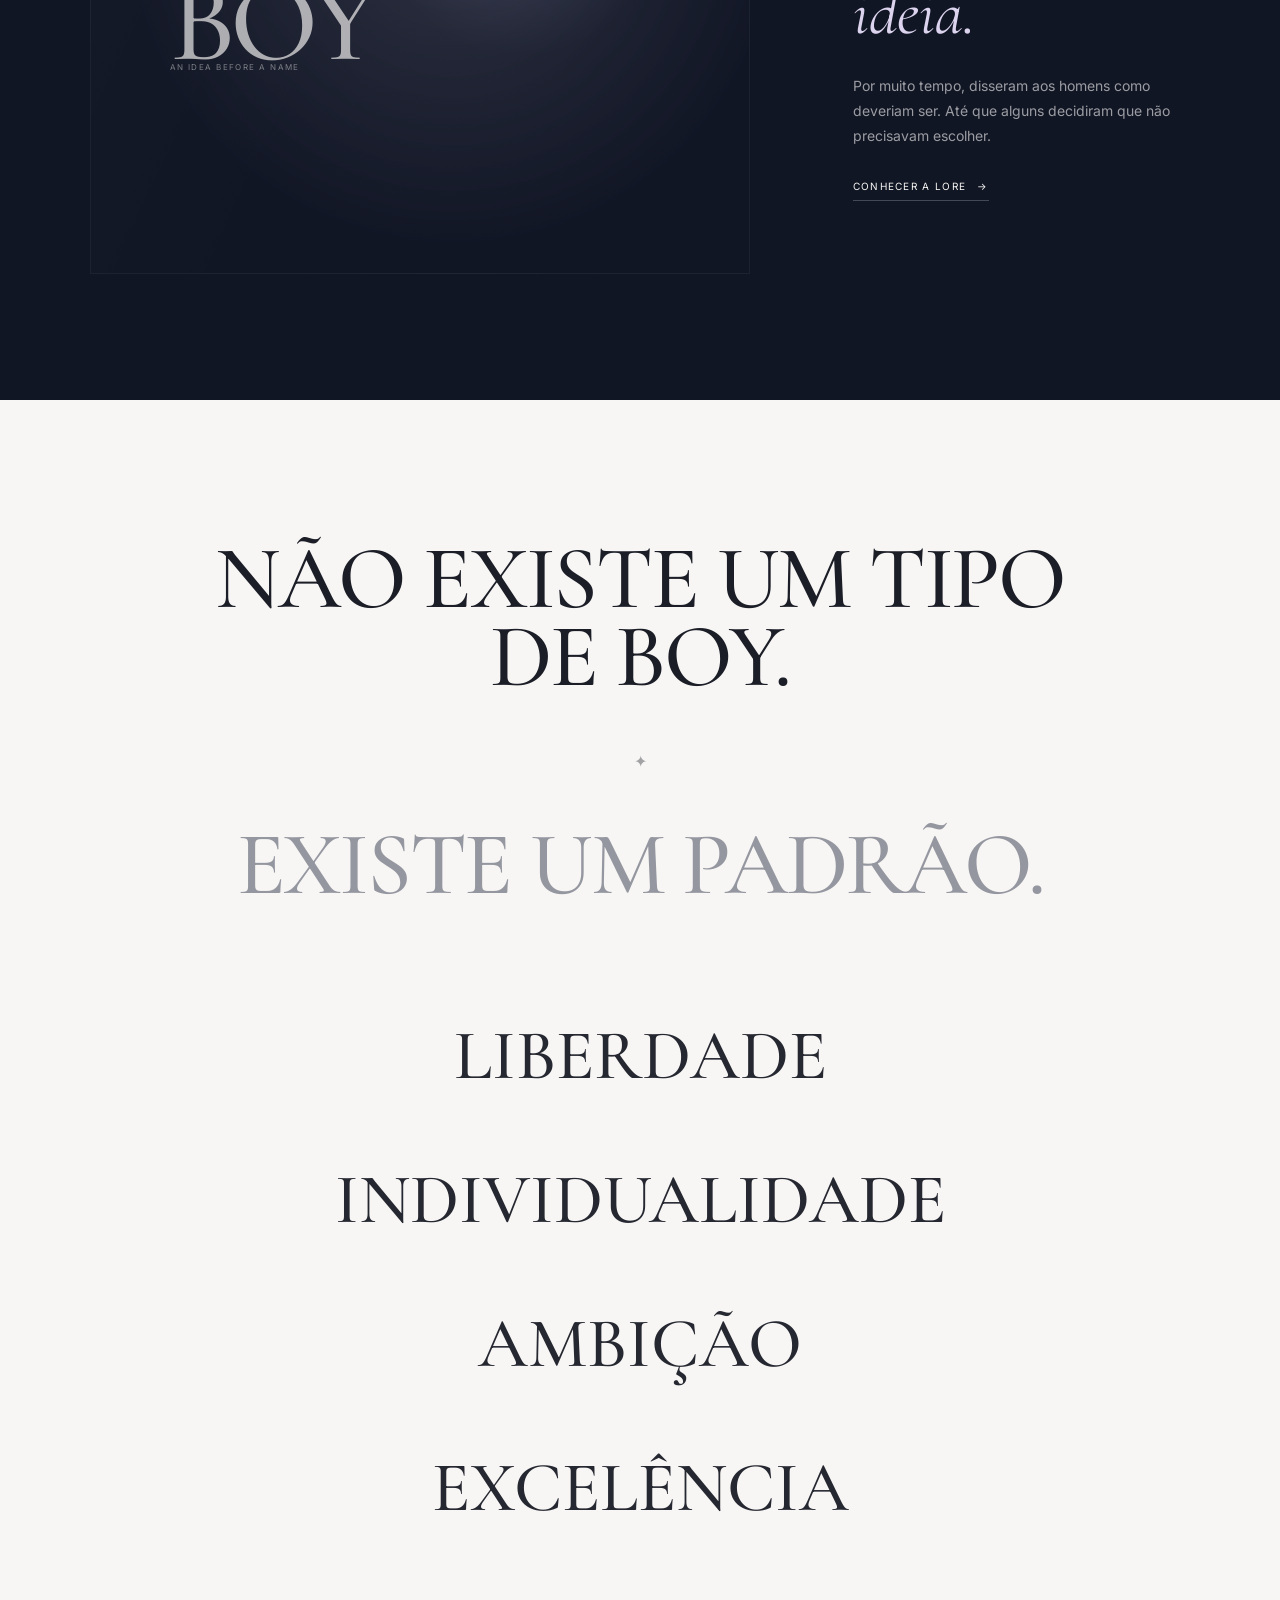
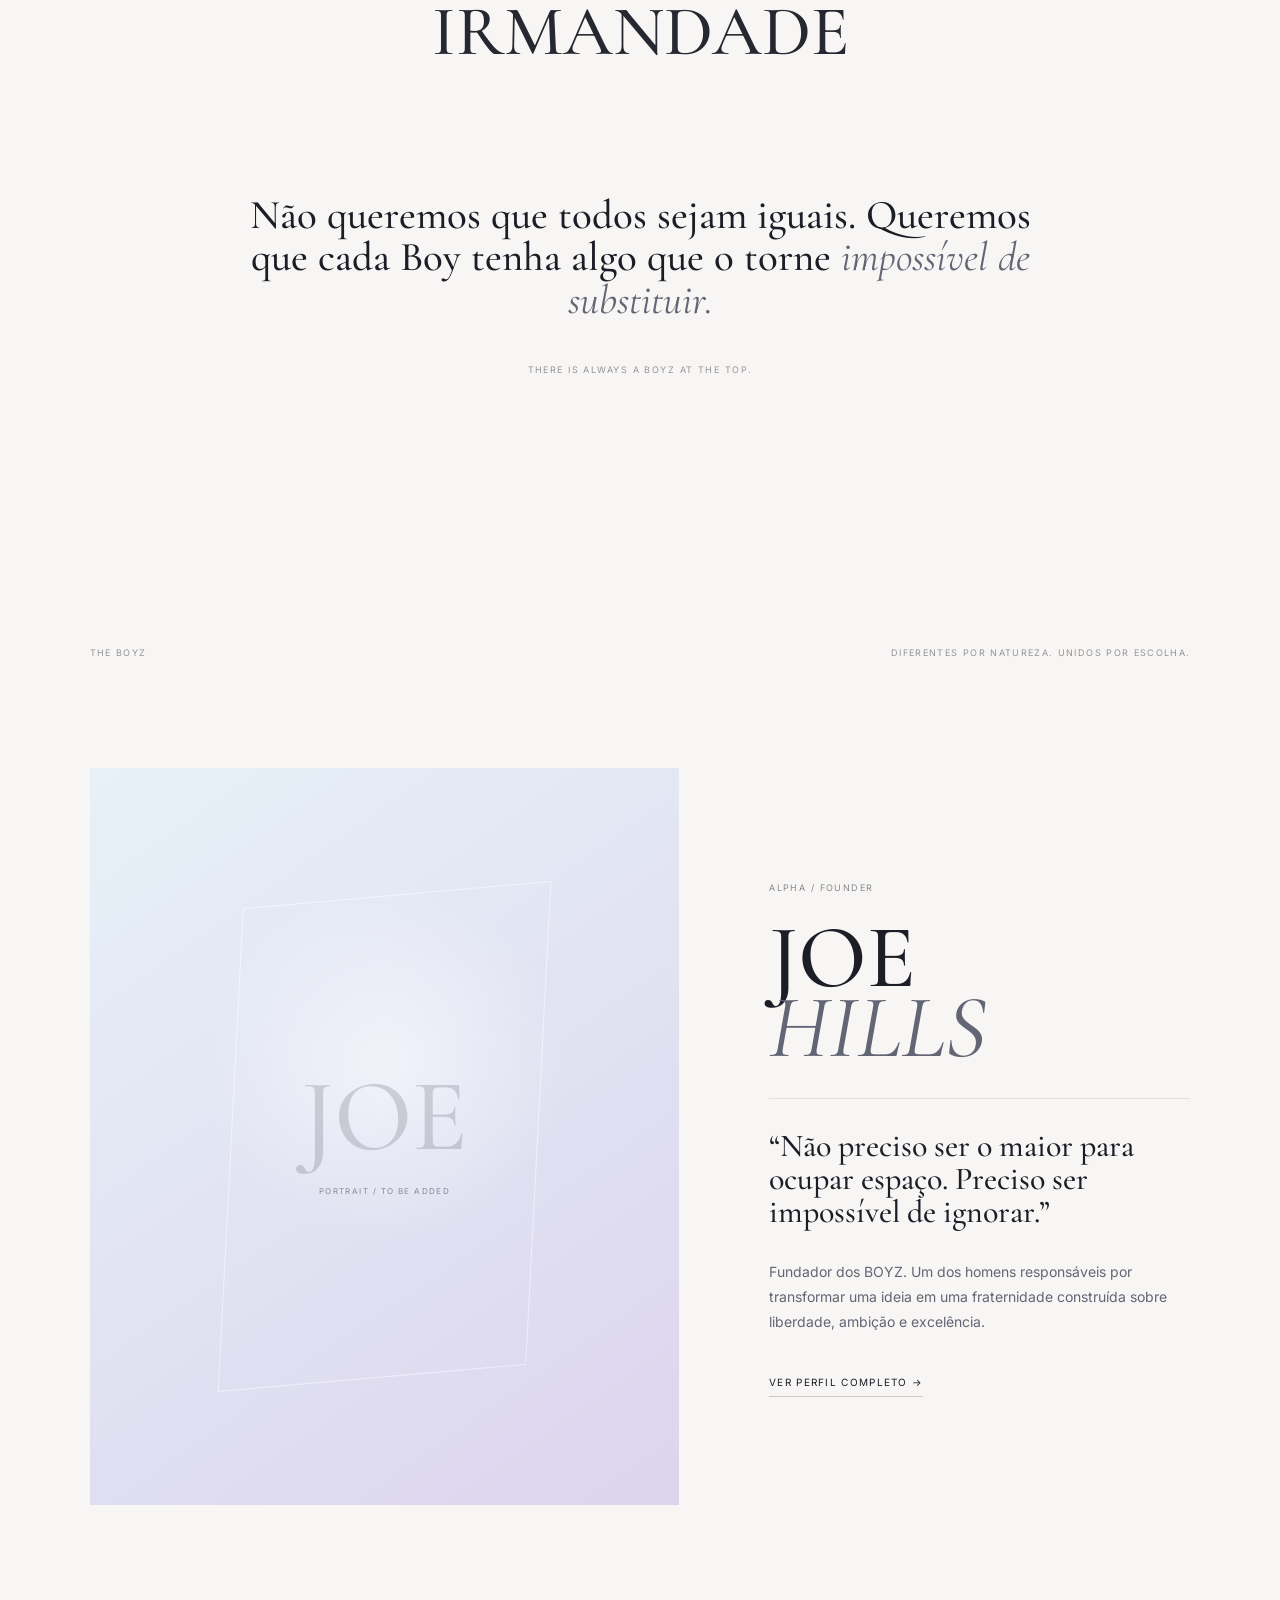
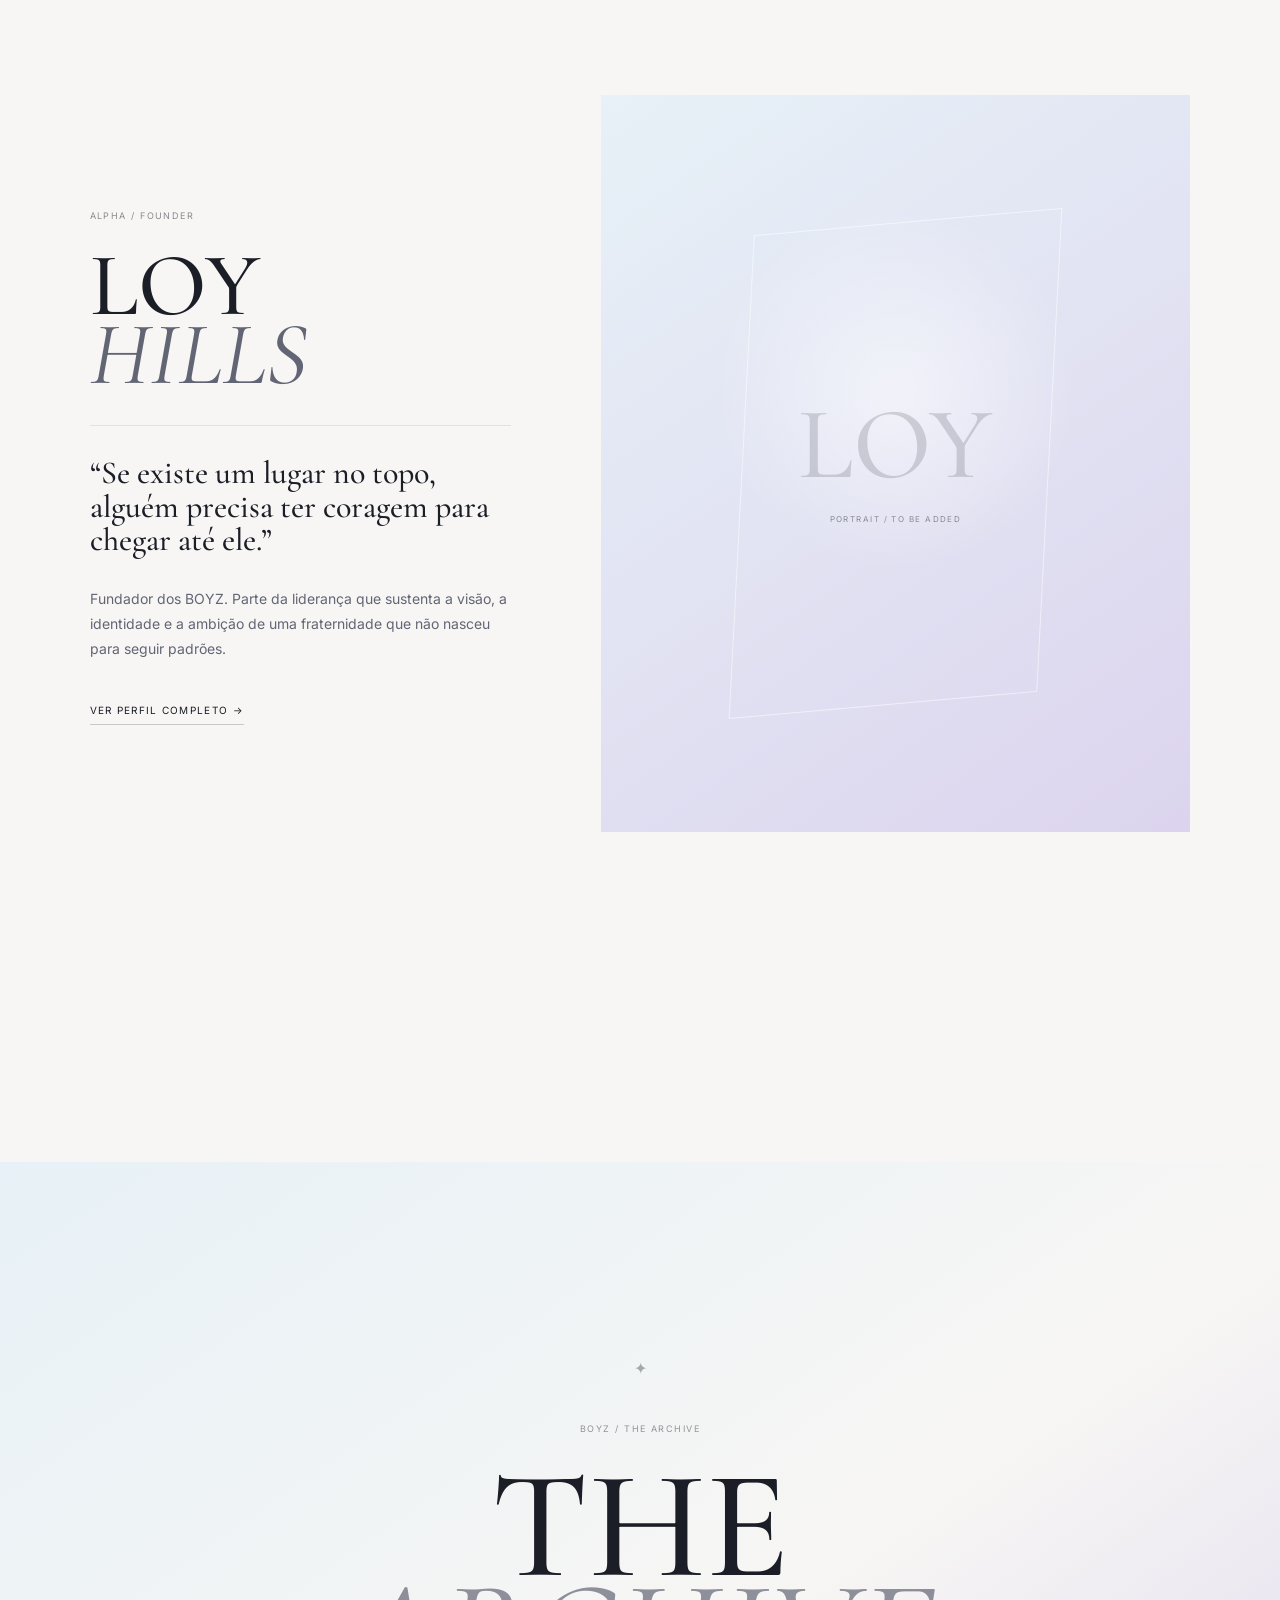
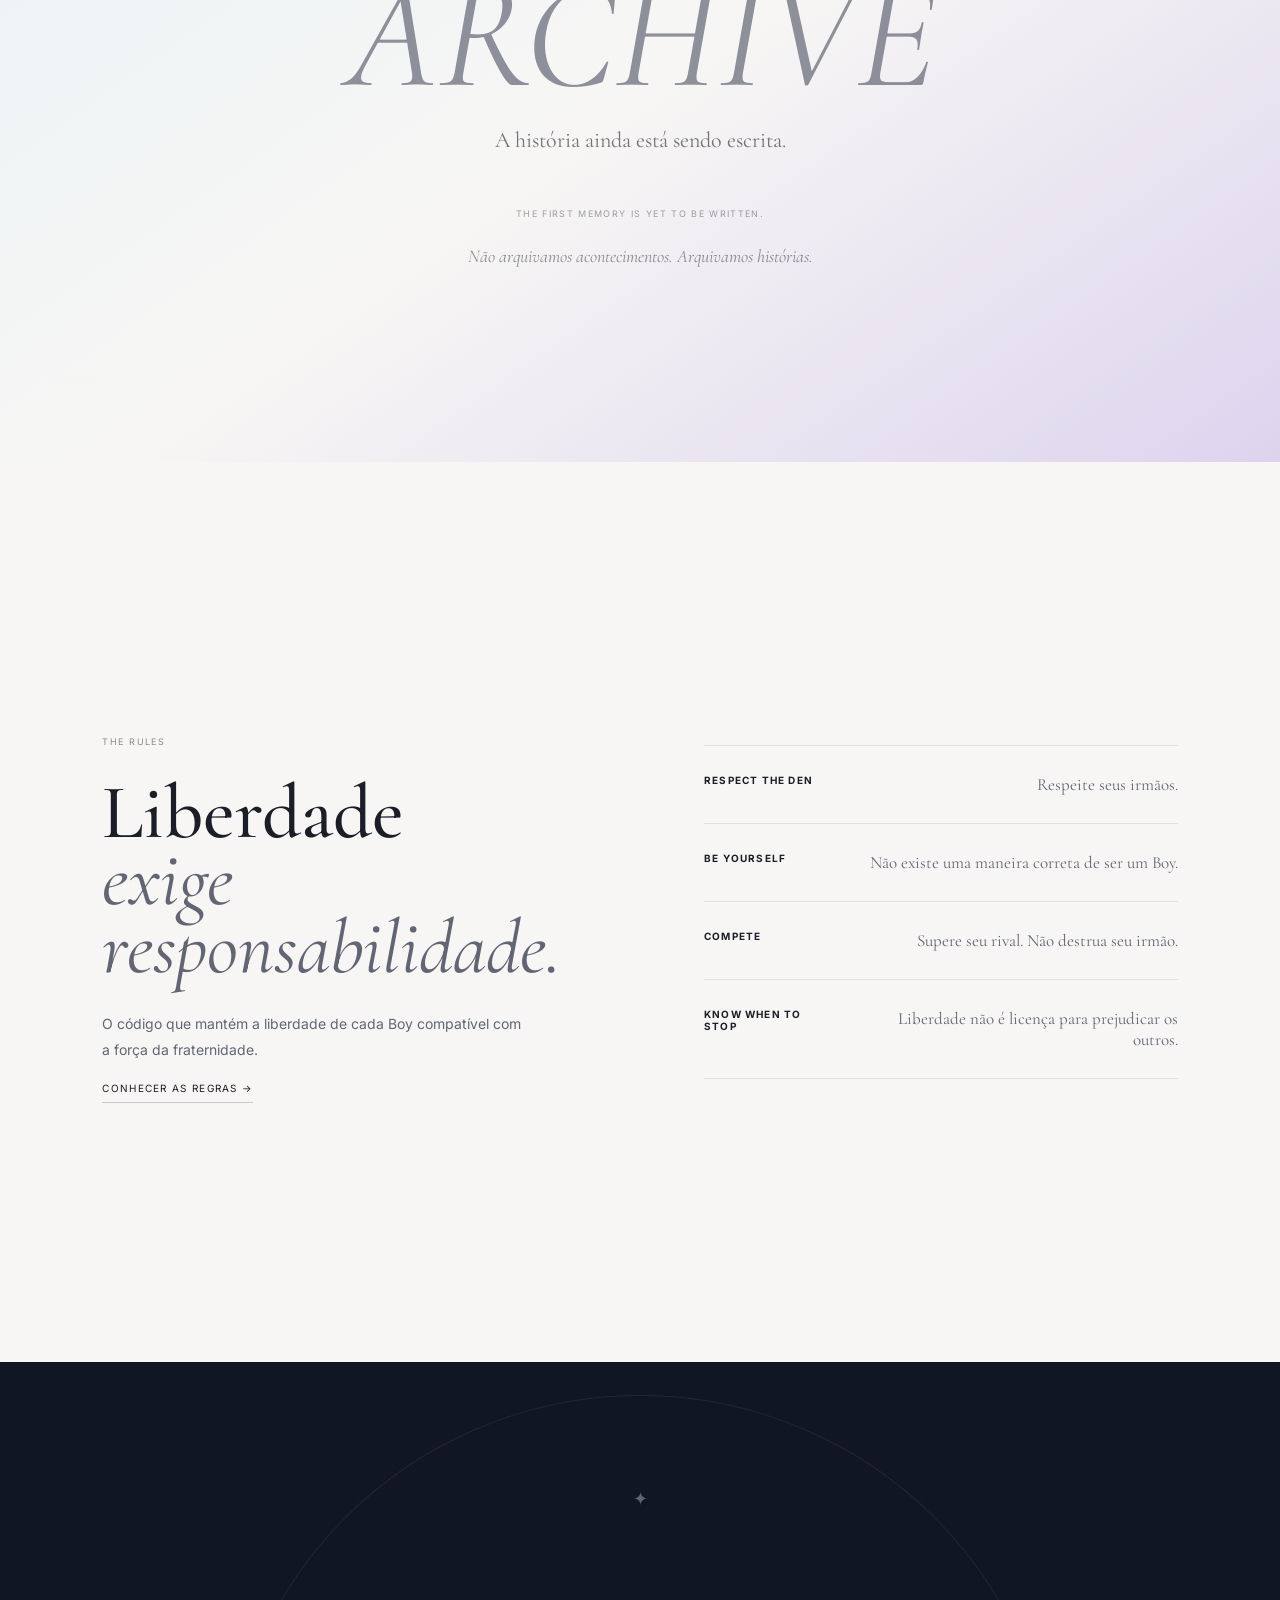
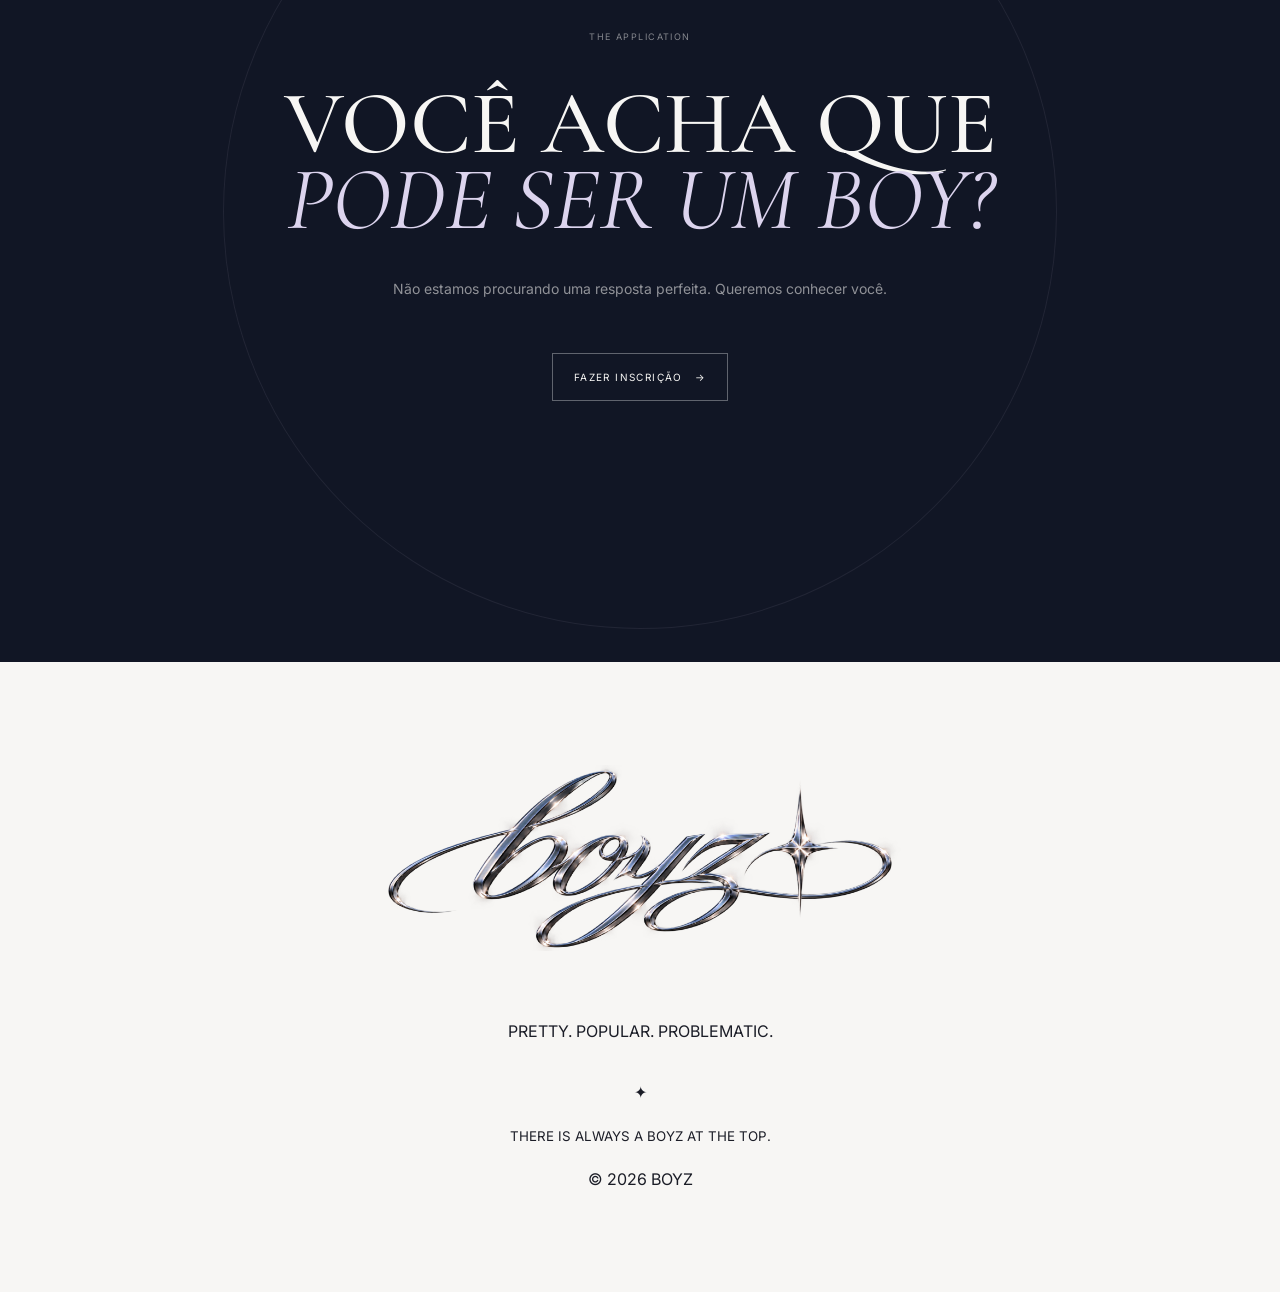
==== commit 15d9b5be: "Update teste" ====
--- a/index.html
+++ b/index.html
@@ -1,9 +1,37 @@
-<!doctype html><html lang="pt-BR"><head><meta charset="utf-8"><meta name="viewport" content="width=device-width,initial-scale=1"><meta name="description" content="BOYZ — uma fraternidade masculina construída sobre personalidade, presença, ambição, estilo e irmandade."><meta name="theme-color" content="#eef4fb"><meta property="og:title" content="BOYZ"><meta property="og:description" content="PRETTY. POPULAR. PROBLEMATIC."><title>BOYZ</title><link rel="preconnect" href="https://fonts.googleapis.com"><link rel="preconnect" href="https://fonts.gstatic.com" crossorigin><link href="https://fonts.googleapis.com/css2?family=Cormorant+Garamond:wght@400;500;600&family=Inter:wght@400;500;600&display=swap" rel="stylesheet"><link rel="stylesheet" href="css/style.css"><link rel="icon" type="image/png" href="assets/boyz-favicon.png"></head><body class=""><a class="skip" href="#main">Pular para o conteúdo</a><header class="navbar" id="navbar"><a class="brand" href="index.html#home" aria-label="BOYZ — início"><img src="assets/icon-primary.png" alt="BOYZ"></a><nav aria-label="Navegação principal"><a class="" href="lore.html">LORE</a><a class="" href="concept.html">CONCEITO</a><a class="" href="index.html#boyz">THE BOYZ</a><a class="" href="index.html#archive">THE ARCHIVE</a><a class="" href="rules.html">REGRAS</a></nav><a class="recruit" href="application.html">RECRUTAMENTO <span>→</span></a><button class="menu" aria-label="Abrir menu" aria-expanded="false"><i></i><i></i></button></header><div class="mobile-menu" aria-hidden="true"><button class="close-menu" aria-label="Fechar menu">×</button><div><a href="index.html#home">HOME</a><a href="lore.html">LORE</a><a href="concept.html">CONCEITO</a><a href="index.html#boyz">THE BOYZ</a><a href="index.html#archive">THE ARCHIVE</a><a href="rules.html">REGRAS</a><a class="mobile-recruit" href="application.html">FAZER INSCRIÇÃO →</a></div></div><main id="main"><section class="hero" id="home"><div class="hero-orb"></div><div class="hero-star star-a"><img src="assets/icon-star.png" alt=""></div><div class="hero-star star-b"><img src="assets/icon-star.png" alt=""></div><div class="hero-center reveal"><img class="hero-logo" src="assets/logo-primary.png" alt="boyz"><p>PRETTY. POPULAR. PROBLEMATIC.</p></div><div class="scroll">SCROLL TO DISCOVER <span>↓</span></div></section>
-<section class="statement-section"><div class="statement-grid"><div><small>01 / THE ATTITUDE</small><h2>Você pode ser<br><em>quem quiser.</em></h2></div><img src="assets/icon-star.png" alt="" class="statement-star"></div><p class="statement-bottom">Mas seja o melhor que puder ser.</p></section>
-<section class="identity-split"><div class="future-image identity-image"><div class="future-image-inner"><span>IMAGE / TO BE ADDED</span><small>WHO WE ARE / 01</small></div></div><div class="identity-copy"><small>WHO WE ARE</small><h2>Não existe um<br><em>tipo de boy.</em></h2><p>Existe uma presença. BOYZ é uma fraternidade masculina construída para homens que entendem que estilo, personalidade e ambição também são formas de identidade.</p><p>Vaidoso, elegante, extravagante, atlético, artístico ou impossível de classificar — cada boy traz uma assinatura própria.</p><a href="concept.html">CONHECER O CONCEITO <span>→</span></a></div></section>
-<section class="dark-feature"><div class="dark-feature-art future-image"><div class="future-image-inner"><span>IMAGE / TO BE ADDED</span><small>THE LORE / 02</small></div></div><div class="dark-feature-copy"><small>02 / THE LORE</small><h2>Antes de existir<br>um nome,<br><em>existiu uma atitude.</em></h2><p>Uma geração cansou de escolher entre ser respeitada e ser exatamente quem queria ser.</p><a href="lore.html">ENTRAR NA LORE <span>→</span></a></div></section>
-<section class="standard-section"><div class="standard-heading"><small>03 / THE STANDARD</small><h2>PRETTY.<br>POPULAR.<br><em>PROBLEMATIC.</em></h2></div><div class="values"><span>LIBERDADE</span><span>INDIVIDUALIDADE</span><span>AMBIÇÃO</span><span>EXCELÊNCIA</span><span>IRMANDADE</span></div></section>
-<section class="boyz-section" id="boyz"><div class="section-top"><small>04 / THE BOYZ</small><span>DIFERENTES POR PERSONALIDADE. UNIDOS POR ESCOLHA.</span></div><div class="founder-grid"><div class="founder-card"><div class="future-image portrait-slot"><div class="future-image-inner"><span>PORTRAIT / TO BE ADDED</span><small>JOE / ALPHA</small></div></div><div><small>ALPHA / FOUNDER</small><h2>JOE<br><em>HILLS</em></h2><div class="profile-line"></div><blockquote>“Não preciso ser o maior para ocupar espaço. Preciso ser impossível de ignorar.”</blockquote><p>Visão, presença e ambição. Um dos fundadores responsáveis por transformar uma atitude em uma fraternidade.</p><button class="text-button" data-profile="joe">VER PERFIL COMPLETO →</button></div></div><div class="founder-card reverse"><div class="future-image portrait-slot"><div class="future-image-inner"><span>PORTRAIT / TO BE ADDED</span><small>LOY / ALPHA</small></div></div><div><small>ALPHA / FOUNDER</small><h2>LOY<br><em>HILLS</em></h2><div class="profile-line"></div><blockquote>“Se existe um lugar no topo, alguém precisa ter coragem para chegar até ele.”</blockquote><p>Liderança, coragem e direção. A ambição transformada em movimento e identidade.</p><button class="text-button" data-profile="loy">VER PERFIL COMPLETO →</button></div></div></div></section>
-<section class="archive-section" id="archive"><div><small>05 / THE ARCHIVE</small><h2>THE<br><em>ARCHIVE</em></h2><p>A história ainda está sendo escrita.</p><strong>THE FIRST MEMORY IS YET TO BE WRITTEN.</strong><i>Looks, noites, histórias e momentos que merecem ser lembrados.</i></div></section>
-<section class="rules-preview"><div><small>06 / THE RULES</small><h2>Liberdade<br><em>exige responsabilidade.</em></h2><p>O código que mantém a liberdade de cada boy compatível com a identidade da fraternidade.</p><a href="rules.html">LER AS REGRAS →</a></div><img src="assets/icon-star.png" alt=""></section>
-<section class="application-preview"><div><small>07 / THE APPLICATION</small><h2>Você acha que<br><em>pode ser um BOYZ?</em></h2><p>Não estamos procurando uma resposta perfeita. Queremos conhecer você.</p><a class="primary-cta" href="application.html">FAZER INSCRIÇÃO <span>→</span></a></div></section></main><footer><div class="footer-inner"><img class="footer-logo" src="assets/logo-secondary.png" alt="boyz"><div class="footer-meta"><p>PRETTY. POPULAR. PROBLEMATIC.</p><span>✦</span><small>© 2026 BOYZ</small></div><img class="footer-icon" src="assets/icon-star.png" alt=""></div></footer><div class="overlay" id="overlay" aria-hidden="true"><div class="overlay-panel"><button class="overlay-close" aria-label="Fechar">×</button><div id="overlayContent"></div></div></div><script src="js/main.js"></script></body></html>+<!doctype html>
+<html lang="pt-BR">
+<head>
+<meta charset="utf-8"><meta name="viewport" content="width=device-width,initial-scale=1">
+<meta name="description" content="BOYZ ,  uma fraternidade masculina construída sobre liberdade, individualidade, ambição, excelência e irmandade.">
+<meta name="theme-color" content="#111625">
+<meta property="og:title" content="BOYZ"><meta property="og:description" content="PRETTY. POPULAR. PROBLEMATIC.">
+<title>BOYZ</title>
+<link rel="preconnect" href="https://fonts.googleapis.com"><link rel="preconnect" href="https://fonts.gstatic.com" crossorigin>
+<link href="https://fonts.googleapis.com/css2?family=Cormorant+Garamond:wght@400;500;600&family=Inter:wght@400;500;600&display=swap" rel="stylesheet">
+<link rel="stylesheet" href="css/style.css"><link rel="icon" type="image/png" href="assets/boyz-favicon.png">
+<script>if("scrollRestoration" in history){history.scrollRestoration="manual";}window.addEventListener("pageshow",()=>{if(!location.hash||location.hash==="#home"){window.scrollTo(0,0);}});</script></head>
+<body>
+<a class="skip" href="#main">Pular para o conteúdo</a>
+<header class="navbar" id="navbar">
+<a class="brand" href="index.html#home" aria-label="BOYZ ,  início"><img src="assets/icon-primary.png" alt="B"></a>
+<nav aria-label="Navegação principal"><a href="lore.html">LORE</a><a href="concept.html">CONCEITO</a><a href="#boyz">THE BOYZ</a><a href="#archive">THE ARCHIVE</a><a href="rules.html">REGRAS</a></nav>
+<a class="recruit" href="application.html">RECRUTAMENTO <span>→</span></a>
+<button class="menu" aria-label="Abrir menu" aria-expanded="false"><i></i><i></i></button>
+</header>
+<div class="mobile-menu" aria-hidden="true"><button class="close-menu" aria-label="Fechar menu">×</button><div><a href="#home">HOME</a><a href="lore.html">LORE</a><a href="concept.html">CONCEITO</a><a href="#boyz">THE BOYZ</a><a href="#archive">THE ARCHIVE</a><a href="rules.html">REGRAS</a><a class="mobile-recruit" href="application.html">FAZER INSCRIÇÃO →</a></div></div>
+<main id="main">
+<section class="hero" id="home"><div class="hero-glow"></div><div class="hero-center reveal"><img class="hero-logo" src="assets/logo-primary.png" alt="BOYZ"><p>THERE IS ALWAYS A BOYZ AT THE TOP.</p></div><div class="scroll">SCROLL TO DISCOVER ↓</div></section>
+<section class="philosophy" aria-label="Filosofia"><div class="reveal"><p>VOCÊ PODE SER<br>QUEM QUISER.</p><span>✦</span><p class="soft">MAS SEJA O MELHOR<br>QUE PUDER SER.</p></div></section>
+<section class="who" id="quem-somos"><div class="who-image media-frame media-feature reveal"><div class="concept-art"><span>BOYZ</span><small>FREEDOM / EXCELLENCE</small></div><div class="image-note">WHO WE ARE / 01</div></div><div class="who-copy reveal"><small>WHO WE ARE</small><h2>BOYZ</h2><p>Uma fraternidade masculina construída sobre liberdade, individualidade, ambição, excelência e irmandade.</p><p>Não existe uma única maneira de ser um Boy. Existe a liberdade de descobrir quem você é ,  e a escolha de transformar isso em algo extraordinário.</p><a href="concept.html">CONHECER O CONCEITO <span>→</span></a></div></section>
+<section class="lore" id="lore"><div class="lore-image media-frame media-cinematic reveal"><div class="cinematic-art"><span>THE<br>FIRST<br>BOY</span><small>AN IDEA BEFORE A NAME</small></div></div><div class="lore-copy reveal"><small>BOYZ / LORE</small><h2>Antes de existir uma fraternidade,<br><em>existiu uma ideia.</em></h2><p>Por muito tempo, disseram aos homens como deveriam ser. Até que alguns decidiram que não precisavam escolher.</p><a href="lore.html">CONHECER A LORE <span>→</span></a></div></section>
+<section class="standard" id="conceito"><div class="standard-top reveal"><p>NÃO EXISTE UM TIPO<br>DE BOY.</p><span>✦</span><p class="soft">EXISTE UM PADRÃO.</p></div><div class="pillars"><span>LIBERDADE</span><span>INDIVIDUALIDADE</span><span>AMBIÇÃO</span><span>EXCELÊNCIA</span><span>IRMANDADE</span></div><p class="standard-close reveal">Não queremos que todos sejam iguais. Queremos que cada Boy tenha algo que o torne <em>impossível de substituir.</em></p><small>THERE IS ALWAYS A BOYZ AT THE TOP.</small></section>
+<section class="boyz" id="boyz"><div class="section-label"><span>THE BOYZ</span><span>DIFERENTES POR NATUREZA. UNIDOS POR ESCOLHA.</span></div><div class="founder founder-a"><div class="portrait media-frame media-portrait reveal"><div class="portrait-art"><span>JOE</span><small>PORTRAIT / TO BE ADDED</small></div></div><div class="profile reveal"><small>ALPHA / FOUNDER</small><h2>JOE<br><em>HILLS</em></h2><div class="profile-line"></div><blockquote>“Não preciso ser o maior para ocupar espaço. Preciso ser impossível de ignorar.”</blockquote><p>Fundador dos BOYZ. Um dos homens responsáveis por transformar uma ideia em uma fraternidade construída sobre liberdade, ambição e excelência.</p><button class="text-button" data-profile="joe">VER PERFIL COMPLETO →</button></div></div><div class="founder founder-b"><div class="profile reveal"><small>ALPHA / FOUNDER</small><h2>LOY<br><em>HILLS</em></h2><div class="profile-line"></div><blockquote>“Se existe um lugar no topo, alguém precisa ter coragem para chegar até ele.”</blockquote><p>Fundador dos BOYZ. Parte da liderança que sustenta a visão, a identidade e a ambição de uma fraternidade que não nasceu para seguir padrões.</p><button class="text-button" data-profile="loy">VER PERFIL COMPLETO →</button></div><div class="portrait media-frame media-portrait reveal"><div class="portrait-art"><span>LOY</span><small>PORTRAIT / TO BE ADDED</small></div></div></div></section>
+<section class="archive" id="archive"><div class="reveal"><span>✦</span><small>BOYZ / THE ARCHIVE</small><h2>THE<br><em>ARCHIVE</em></h2><p>A história ainda está sendo escrita.</p><strong>THE FIRST MEMORY IS YET TO BE WRITTEN.</strong><i>Não arquivamos acontecimentos. Arquivamos histórias.</i></div></section>
+<section class="rules" id="regras"><div class="rules-intro reveal"><small>THE RULES</small><h2>Liberdade<br><em>exige responsabilidade.</em></h2><p>O código que mantém a liberdade de cada Boy compatível com a força da fraternidade.</p><a class="text-button" href="rules.html">CONHECER AS REGRAS →</a></div><div class="rule-list reveal"><p><b>RESPECT THE DEN</b><span>Respeite seus irmãos.</span></p><p><b>BE YOURSELF</b><span>Não existe uma maneira correta de ser um Boy.</span></p><p><b>COMPETE</b><span>Supere seu rival. Não destrua seu irmão.</span></p><p><b>KNOW WHEN TO STOP</b><span>Liberdade não é licença para prejudicar os outros.</span></p></div></section>
+<section class="recruitment" id="recrutamento"><div class="recruitment-mark">✦</div><div class="reveal"><small>THE APPLICATION</small><h2>VOCÊ ACHA QUE<br><em>PODE SER UM BOY?</em></h2><p>Não estamos procurando uma resposta perfeita. Queremos conhecer você.</p><a class="primary-cta" href="application.html">FAZER INSCRIÇÃO <span>→</span></a></div></section>
+
+<footer><img class="footer-logo" src="assets/logo-primary.png" alt="BOYZ"><p>PRETTY. POPULAR. PROBLEMATIC.</p><span>✦</span><small>THERE IS ALWAYS A BOYZ AT THE TOP.</small><label>© 2026 BOYZ</label></footer>
+</main>
+<div class="overlay" id="overlay" aria-hidden="true"><div class="overlay-panel"><button class="overlay-close" aria-label="Fechar">×</button><div id="overlayContent"></div></div></div>
+<script src="js/main.js"></script>
+</body></html>
--- a/css/style.css
+++ b/css/style.css
@@ -1,19 +1,16 @@
-/* BOYZ 2026 — official logo system */
-:root{--pearl:#f4f8fd;--ice:#d9e9f7;--ice2:#edf6ff;--sand:#e8dfd7;--lilac:#ded1f2;--silver:#cfd7e0;--night:#090b10;--night2:#121722;--ink:#151925;--muted:#687180;--line:#1620311c;--white:#fff;--serif:'Cormorant Garamond',Georgia,serif;--ui:'Inter',Arial,sans-serif}*{box-sizing:border-box}html{scroll-behavior:smooth;scroll-padding-top:82px}body{margin:0;background:var(--pearl);color:var(--ink);font-family:var(--ui);-webkit-font-smoothing:antialiased}body.lock{overflow:hidden}img{max-width:100%;display:block}a{color:inherit;text-decoration:none}button{font:inherit;color:inherit;cursor:pointer}.skip{position:fixed;left:16px;top:-60px;z-index:100;background:var(--ink);color:#fff;padding:12px 16px;font-size:11px}.skip:focus{top:16px}
-.navbar{position:fixed;z-index:50;inset:0 0 auto;height:84px;padding:0 clamp(22px,5vw,78px);display:grid;grid-template-columns:1fr auto 1fr;align-items:center;transition:.4s ease}.navbar.scrolled{height:68px;background:#f4f8fdec;backdrop-filter:blur(18px);box-shadow:0 1px 0 var(--line)}.brand{width:50px;height:54px;display:flex;align-items:center}.brand img{width:43px;height:48px;object-fit:contain;transition:.3s;filter:drop-shadow(0 4px 12px #8295ac22)}.brand:hover img{transform:translateY(-2px) scale(1.03)}nav{display:flex;gap:clamp(18px,2.4vw,38px);font-size:10px;letter-spacing:.15em}nav a{position:relative;padding:9px 0;opacity:.76}nav a:after{content:'';position:absolute;left:0;bottom:2px;width:0;height:1px;background:currentColor;transition:.3s}nav a:hover,nav a.active{opacity:1}nav a:hover:after,nav a.active:after{width:100%}.recruit{justify-self:end;border:1px solid #1b243344;padding:13px 17px;font-size:10px;letter-spacing:.14em;transition:.3s}.recruit:hover{background:var(--ink);color:var(--pearl)}.recruit span{margin-left:8px}.menu{display:none;border:0;background:none;padding:10px}.menu i{display:block;width:22px;height:1px;background:currentColor;margin:6px}.mobile-menu{position:fixed;inset:0;background:#0b0d14f7;color:var(--pearl);z-index:90;display:none;align-items:center;justify-content:center;text-align:center;backdrop-filter:blur(18px)}.mobile-menu.open{display:flex}.mobile-menu>div{display:flex;flex-direction:column;gap:23px}.mobile-menu a{font:500 35px var(--serif)}.mobile-recruit{font:10px var(--ui)!important;letter-spacing:.15em;margin-top:18px}.close-menu,.overlay-close{position:absolute;top:20px;right:24px;border:0;background:none;color:inherit;font-size:32px;font-weight:200}
-.hero{height:100svh;min-height:680px;position:relative;display:grid;place-items:center;overflow:hidden;text-align:center;background:radial-gradient(circle at 50% 43%,#fff 0,#f7fbff 25%,var(--ice2) 55%,#e4e0f1 100%)}.hero:before{content:'';position:absolute;inset:0;background:linear-gradient(120deg,#fff0 0,#fff7 45%,#c9d9eb18 100%);pointer-events:none}.hero-orb{position:absolute;width:min(58vw,760px);aspect-ratio:1;border-radius:50%;background:#fff9;filter:blur(70px)}.hero-center{position:relative;width:min(82vw,980px);display:flex;flex-direction:column;align-items:center}.hero-logo{width:min(100%,880px);height:auto;object-fit:contain;filter:drop-shadow(0 20px 35px #7891ad22);animation:rise 1.15s cubic-bezier(.2,.7,.2,1) both}.hero-center p{margin:24px 0 0;font-size:9px;letter-spacing:.22em;opacity:.56;animation:fade .9s .35s both}.hero-star{position:absolute;opacity:.24}.hero-star img{width:38px}.star-a{left:13%;top:30%}.star-b{right:14%;bottom:29%;transform:scale(.7);opacity:.18}.scroll{position:absolute;bottom:30px;left:50%;transform:translateX(-50%);font-size:9px;letter-spacing:.17em;opacity:.44}.scroll span{margin-left:5px}
-.statement-section{min-height:90svh;padding:140px clamp(24px,8vw,130px);display:flex;flex-direction:column;justify-content:center;background:var(--pearl)}.statement-grid{display:flex;align-items:center;justify-content:space-between;max-width:1200px;width:100%;margin:auto}.statement-grid small,.identity-copy small,.dark-feature-copy small,.standard-heading small,.section-top small,.archive-section small,.rules-preview small,.application-preview small,.page-hero .eyebrow{font-size:9px;letter-spacing:.18em;opacity:.5}.statement-grid h2{font:500 clamp(70px,9vw,140px)/.78 var(--serif);letter-spacing:-.04em;margin:25px 0}.statement-grid h2 em,.identity-copy h2 em,.dark-feature h2 em,.standard-heading h2 em,.archive-section h2 em,.rules-preview h2 em,.application-preview h2 em{font-weight:400;color:var(--muted)}.statement-star{width:115px;opacity:.65}.statement-bottom{font:400 clamp(30px,4vw,55px) var(--serif);text-align:right;max-width:1200px;width:100%;margin:0 auto;opacity:.62}
-.identity-split{min-height:100svh;display:grid;grid-template-columns:1.05fr .95fr;align-items:center;background:#eef5fb}.future-image{position:relative;overflow:hidden;border:1px solid #ffffff80;background:linear-gradient(145deg,#dbeaf6,#e2d8ef);box-shadow:inset 0 0 0 14px #ffffff18}.future-image-inner{position:absolute;inset:9%;border:1px solid #ffffff90;display:flex;flex-direction:column;align-items:center;justify-content:center;text-align:center;background:radial-gradient(circle,#ffffff55,transparent 58%)}.future-image-inner span{font:500 clamp(30px,4vw,62px)/.85 var(--serif);letter-spacing:-.025em;opacity:.16}.future-image-inner small{margin-top:20px;font-size:8px;letter-spacing:.16em;opacity:.48}.identity-image{min-height:72vh;margin:8vw 0 8vw 8vw}.identity-copy{align-self:center;padding:10vw clamp(35px,7vw,110px);max-width:720px}.identity-copy h2{font:500 clamp(65px,7vw,110px)/.8 var(--serif);margin:28px 0 38px;letter-spacing:-.035em}.identity-copy p{font-size:14px;line-height:1.9;color:var(--muted);max-width:500px}.identity-copy a,.dark-feature a,.rules-preview a{display:inline-block;margin-top:18px;padding-bottom:8px;border-bottom:1px solid #1a233233;font-size:10px;letter-spacing:.14em}.identity-copy a span,.dark-feature a span{margin-left:7px}
-.dark-feature{min-height:100svh;display:grid;grid-template-columns:1.08fr .92fr;align-items:center;background:var(--night);color:var(--pearl)}.dark-feature-art{min-height:72vh;margin:8vw 0 8vw 7vw;background:radial-gradient(circle at 55% 45%,#dcd4ee20,#111625 65%);border-color:#ffffff18}.dark-feature-art .future-image-inner{background:radial-gradient(circle at 60% 45%,#9ca9d526,transparent 28%);border-color:#ffffff18}.dark-feature-art .future-image-inner span{color:#f7f6f4;opacity:.22}.dark-feature-art .future-image-inner small{color:#f7f6f4;opacity:.42}.dark-feature-copy{align-self:center;padding:10vw clamp(35px,8vw,120px)}.dark-feature h2{font:500 clamp(65px,7vw,110px)/.78 var(--serif);letter-spacing:-.04em;margin:30px 0 35px}.dark-feature p{max-width:430px;font-size:14px;line-height:1.9;opacity:.58}.dark-feature a{border-color:#fff4}
-.standard-section{min-height:120svh;padding:150px clamp(24px,7vw,100px);background:var(--pearl)}.standard-heading{text-align:center}.standard-heading h2{font:500 clamp(75px,10vw,150px)/.75 var(--serif);letter-spacing:-.05em;margin:28px 0}.values{max-width:900px;margin:100px auto;display:grid;grid-template-columns:repeat(5,1fr);border-top:1px solid var(--line);border-bottom:1px solid var(--line)}.values span{padding:28px 12px;text-align:center;font-size:9px;letter-spacing:.15em;border-right:1px solid var(--line);opacity:.6}.values span:last-child{border-right:0}
-.boyz-section{padding:150px clamp(24px,7vw,105px);background:#edf3f8}.section-top{display:flex;justify-content:space-between;gap:20px;margin-bottom:100px;font-size:9px;letter-spacing:.15em;opacity:.55}.founder-grid{max-width:1200px;margin:auto;display:grid;gap:100px}.founder-card{display:grid;grid-template-columns:1fr 1fr;align-items:center;gap:clamp(50px,8vw,120px);min-height:560px}.portrait-slot{aspect-ratio:4/5;min-height:500px}.portrait-slot .future-image-inner span{font-size:clamp(28px,3.5vw,55px);opacity:.18}.founder-card blockquote{font:500 clamp(24px,2.5vw,38px)/1.02 var(--serif);margin:28px 0}.profile-line{height:1px;background:#1a233218}.founder-card.reverse{direction:rtl}.founder-card.reverse>div{direction:ltr}.founder-card small{font-size:9px;letter-spacing:.16em;opacity:.48}.founder-card h2{font:500 clamp(65px,7vw,110px)/.75 var(--serif);margin:25px 0 30px;letter-spacing:-.04em}.founder-card h2 em{color:var(--muted);font-weight:400}.founder-card p{font-size:14px;line-height:1.9;color:var(--muted);max-width:430px}.text-button{border:0;border-bottom:1px solid #1a233233;background:none;padding:9px 0;font-size:10px;letter-spacing:.14em;margin-top:16px}
-.archive-section{min-height:100svh;display:grid;grid-template-columns:1fr;align-items:center;padding:100px clamp(24px,8vw,120px);background:linear-gradient(145deg,#ded1f1,#edf4fa 55%,#d9e9f7)}.archive-section>div{max-width:900px}.archive-section h2{font:500 clamp(90px,13vw,190px)/.68 var(--serif);letter-spacing:-.05em;margin:30px 0}.archive-section p{font:24px var(--serif);opacity:.62}.archive-section strong{display:block;margin-top:50px;font-size:9px;letter-spacing:.17em;opacity:.45;font-weight:400}.archive-section i{display:block;max-width:520px;margin-top:22px;font:italic 18px/1.5 var(--serif);opacity:.52}
-.rules-preview{min-height:80svh;display:grid;grid-template-columns:1fr 160px;align-items:center;gap:40px;padding:120px clamp(24px,8vw,130px);background:#fff}.rules-preview h2{font:500 clamp(65px,8vw,115px)/.78 var(--serif);margin:30px 0}.rules-preview p{font-size:14px;line-height:1.9;color:var(--muted);max-width:500px}.rules-preview img{width:130px;opacity:.55}
-.application-preview{min-height:78svh;padding:110px clamp(24px,8vw,120px);display:grid;grid-template-columns:1fr;align-items:center;background:var(--night);color:var(--pearl);gap:70px}.application-preview h2{font:500 clamp(60px,7vw,105px)/.8 var(--serif);margin:28px 0}.application-preview p{max-width:430px;font-size:14px;line-height:1.9;opacity:.58}.primary-cta{display:inline-block;margin-top:18px;background:var(--pearl);color:var(--night);padding:16px 20px;font-size:10px;letter-spacing:.14em}.primary-cta span{margin-left:10px}
-footer{background:#07090d;color:var(--pearl);padding:65px clamp(24px,6vw,90px);border-top:1px solid #fff1}.footer-inner{display:grid;grid-template-columns:1fr auto 1fr;align-items:center;gap:30px}.footer-logo{width:min(390px,42vw);filter:drop-shadow(0 12px 25px #000)}.footer-meta{text-align:center}.footer-meta p{font-size:9px;letter-spacing:.18em;opacity:.65}.footer-meta span{display:block;margin:18px 0;opacity:.5}.footer-meta small{font-size:8px;letter-spacing:.15em;opacity:.35}.footer-icon{justify-self:end;width:58px;opacity:.55}
-.page-hero{min-height:76svh;padding:150px clamp(24px,8vw,130px) 95px;display:flex;align-items:flex-end;position:relative;overflow:hidden}.page-hero.light{background:radial-gradient(circle at 78% 28%,#d5e8fb 0,transparent 32%),linear-gradient(135deg,#f9fbff,#e7f2fa 55%,#e5ddf0)}.page-hero.dark{background:radial-gradient(circle at 75% 25%,#a997d928,transparent 32%),linear-gradient(135deg,#0b0f18,#171d2c 60%,#27223a);color:var(--pearl)}.page-hero h1{font:500 clamp(95px,16vw,230px)/.68 var(--serif);letter-spacing:-.06em;margin:30px 0}.page-hero h1 em{color:var(--lilac);font-weight:400}.page-hero p{font:400 clamp(27px,3vw,45px)/1.05 var(--serif);max-width:800px;opacity:.75}.page-hero-badge{position:absolute;right:9vw;top:22vh;width:120px;opacity:.22}.page-hero-badge img{width:100%}.content{max-width:1120px;margin:auto;padding:0 clamp(24px,7vw,100px)}.chapter-full{padding:125px 0;border-top:1px solid var(--line);display:grid;grid-template-columns:140px 1fr;gap:70px}.dark .chapter-full,.rules-page .chapter-full{border-color:#fff1}.chapter-full .num{font:400 18px var(--serif);opacity:.35}.chapter-full h2{font:500 clamp(48px,6vw,84px)/.88 var(--serif);margin:0 0 30px;letter-spacing:-.03em}.chapter-full h2 em{font-weight:400;color:var(--lilac)}.chapter-full p{font-size:15px;line-height:1.95;max-width:780px;margin:0 0 20px;opacity:.7}.dark .chapter-full p,.rules-page .chapter-full p{color:#fff9}.statement{font:500 clamp(30px,3.5vw,54px)/1.02 var(--serif)!important;opacity:1!important;margin:45px 0!important}.quote{border-left:1px solid #9d91c966;padding:10px 0 10px 28px;font:500 clamp(31px,4vw,57px)/.98 var(--serif)!important;opacity:1!important}.pillar-row{display:grid;grid-template-columns:repeat(5,1fr);gap:1px;background:var(--line);margin-top:45px}.pillar-row span{background:var(--pearl);padding:32px 15px;text-align:center;font-size:9px;letter-spacing:.12em}.manifesto{padding:150px 24px;text-align:center;background:#e7f1f7}.manifesto h2{font:500 clamp(50px,7vw,105px)/.85 var(--serif);margin:30px auto;max-width:1100px}.manifesto p{max-width:720px;margin:25px auto;font-size:15px;line-height:1.9;opacity:.7}.closing{min-height:65svh;display:grid;place-items:center;text-align:center;padding:100px 24px}.closing h2{font:500 clamp(52px,8vw,120px)/.82 var(--serif);margin:25px 0}.closing h2 em{color:var(--lilac);font-weight:400}.closing p{font:22px var(--serif);opacity:.65;max-width:650px}.consequence{padding:120px 0}.consequence-box{border:1px solid #fff2;padding:60px clamp(25px,5vw,70px);background:#ffffff05}.consequence-box h2{font:500 clamp(42px,6vw,76px) var(--serif);margin:0 0 20px}.consequence-box ul{list-style:none;padding:0;margin:35px 0;display:grid;gap:14px}.consequence-box li{font-size:13px;opacity:.72;padding-left:20px;position:relative}.consequence-box li:before{content:'✦';position:absolute;left:0;color:var(--lilac)}
-.application-page{background:var(--night);color:var(--pearl)}.application-wrap{max-width:980px;margin:auto;padding:155px clamp(24px,7vw,90px) 100px;min-height:100vh}.application-brand{display:flex;align-items:center;gap:14px}.application-brand img{width:34px;height:34px}.application-brand small{font-size:9px;letter-spacing:.18em;opacity:.5}.application-wrap h1{font:500 clamp(65px,10vw,130px)/.82 var(--serif);margin:30px 0}.application-wrap h1 em{color:var(--lilac);font-weight:400}.application-wrap .lead{font:400 28px/1.1 var(--serif);max-width:700px;color:#fff9}.app-form{margin-top:80px}.progress{display:flex;align-items:center;gap:20px;margin-bottom:55px;font-size:9px;letter-spacing:.15em;opacity:.5}.progress>div{height:1px;background:#fff2;flex:1}.progress i{display:block;height:100%;background:#e7e2f3;width:10%;transition:width .35s}.question small{font-size:9px;letter-spacing:.14em;opacity:.45}.question h2{font:500 clamp(38px,5vw,70px)/.94 var(--serif);margin:18px 0 35px;max-width:850px}.question textarea,.question input,.data-grid input,.question select,.data-grid select{width:100%;background:transparent;border:0;border-bottom:1px solid #fff3;color:var(--pearl);font:400 22px/1.4 var(--serif);padding:18px 0;outline:none}.question textarea{min-height:170px;resize:vertical}.question select,.data-grid select{appearance:none}.question textarea:focus,.question input:focus,.data-grid input:focus,.question select:focus,.data-grid select:focus{border-color:#fff9}.form-context{font-size:13px;line-height:1.8;max-width:700px;opacity:.55;margin-bottom:25px}.form-actions{display:flex;justify-content:space-between;margin-top:50px}.form-actions button{background:none;border:0;color:var(--pearl);font:500 10px var(--ui);letter-spacing:.15em;padding:12px 0}.form-actions button:last-child{border-bottom:1px solid #fff8}.data-grid{display:grid;grid-template-columns:1fr 1fr;gap:38px}.field label{display:block;font-size:8px;letter-spacing:.15em;opacity:.45;margin-bottom:8px}.field.full{grid-column:1/-1}.submit-btn{background:var(--pearl)!important;color:var(--night)!important;padding:17px 24px!important}.success-final{text-align:center;padding:100px 0}.success-final>span:first-child{font-size:25px;opacity:.6}.success-final h2{font:500 clamp(55px,8vw,100px)/.85 var(--serif);margin:25px 0}.success-final p{font:22px var(--serif);opacity:.6}.submit-status{font-size:12px;line-height:1.6;opacity:.55;margin-top:20px}.submit-status.error{opacity:.9}.reveal{opacity:0;transform:translateY(24px);transition:opacity .8s ease,transform .8s ease}.reveal.in-view{opacity:1;transform:none}@keyframes rise{from{opacity:0;transform:translateY(18px) scale(.97)}to{opacity:1;transform:none}}@keyframes fade{from{opacity:0;transform:translateY(10px)}to{opacity:.56;transform:none}}
-@media(max-width:900px){nav{gap:16px}.navbar{padding-inline:22px}.recruit{padding:11px 13px}.identity-split,.dark-feature{min-height:58svh}.identity-split,.dark-feature{grid-template-columns:1fr}.identity-image,.dark-feature-art{min-height:55vh;margin:24px}.identity-copy,.dark-feature-copy{padding:70px 28px}.values{grid-template-columns:1fr}.values span{border-right:0;border-bottom:1px solid var(--line)}.values span:last-child{border-bottom:0}.founder-card,.founder-card.reverse{grid-template-columns:1fr;direction:ltr;gap:45px}.portrait-slot{min-height:420px;width:100%}.founder-card.reverse>div{direction:ltr}.archive-section{gap:50px}.footer-inner{grid-template-columns:1fr;text-align:center}.footer-logo{width:min(430px,80vw);margin:auto}.footer-icon{justify-self:center}.page-hero-badge{right:6vw;top:22vh;width:90px}}
-@media(max-width:700px){.navbar{height:72px;grid-template-columns:1fr auto}.navbar.scrolled{height:62px}.brand img{width:36px;height:40px}nav,.recruit{display:none}.menu{display:block;justify-self:end}.hero{min-height:620px}.hero-center{width:90vw}.hero-logo{width:94vw}.hero-center p{font-size:8px;letter-spacing:.18em;margin-top:18px}.hero-star img{width:28px}.star-a{left:7%;top:28%}.star-b{right:7%;bottom:27%}.statement-section{padding:100px 24px}.statement-grid{display:block}.statement-grid h2{font-size:72px}.statement-star{width:70px;margin:35px 0 0 auto}.statement-bottom{text-align:left;margin-top:60px}.identity-copy{padding:85px 28px}.dark-feature-copy{padding:85px 28px}.identity-image,.dark-feature-art{margin:20px;min-height:48vh}.portrait-slot{min-height:390px}.dark-feature-art img{width:75vw}.standard-section{padding:105px 24px}.standard-heading h2{font-size:72px}.boyz-section{padding:100px 24px}.section-top{display:block;line-height:2}.section-top span{display:block;margin-top:12px}.archive-section{padding:90px 24px}.archive-section h2{font-size:100px}.rules-preview{grid-template-columns:1fr;padding:90px 28px}.rules-preview img{display:none}.application-preview{padding:90px 28px;gap:30px}.application-preview h2{font-size:64px}.page-hero{min-height:68svh;padding:125px 24px 70px}.page-hero h1{font-size:92px}.page-hero p{font-size:27px}.chapter-full{grid-template-columns:1fr;gap:22px;padding:88px 0}.pillar-row{grid-template-columns:1fr}.manifesto{padding:100px 24px}.data-grid{grid-template-columns:1fr}.field.full{grid-column:auto}.application-wrap{padding-top:115px}.question h2{font-size:43px}.form-actions{margin-top:35px}}
-
-.intro-note{margin-top:25px;opacity:.5;line-height:1.8}.intro-claim{font:500 30px var(--serif);margin-top:25px}
+:root{--pearl:#f7f6f4;--ice:#e7f1f7;--lilac:#dcd4ee;--night:#111625;--night2:#171d2e;--ink:#1b1d27;--mist:#626574;--crystal:#fff;--line:#1b1d2718;--display:'Cormorant Garamond',Georgia,serif;--ui:'Inter',Arial,sans-serif}*{box-sizing:border-box}html{scroll-behavior:smooth;scroll-padding-top:80px}body{margin:0;background:var(--pearl);color:var(--ink);font-family:var(--ui);-webkit-font-smoothing:antialiased}body.lock{overflow:hidden}button,a{font:inherit;color:inherit}a{text-decoration:none}.lore-back{display:inline-block;margin-top:38px;font-size:10px;letter-spacing:.15em;border-bottom:1px solid currentColor;padding-bottom:9px;opacity:.68;transition:opacity .25s,border-color .25s}.lore-back:hover{opacity:1}button{cursor:pointer}.skip{position:fixed;left:16px;top:-60px;z-index:100;background:var(--ink);color:#fff;padding:12px 16px;font-size:11px}.skip:focus{top:16px}.navbar{position:fixed;z-index:50;top:0;left:0;right:0;height:80px;padding:0 clamp(24px,5vw,96px);display:grid;grid-template-columns:1fr auto 1fr;align-items:center;transition:.45s ease}.navbar.scrolled{height:66px;background:#f7f6f4e6;backdrop-filter:blur(18px);box-shadow:0 1px 0 #1b1d2714}.brand{display:flex;align-items:center;width:44px;height:48px}.brand img{display:block;width:34px;height:44px;object-fit:contain;transition:.3s}.brand:hover img{opacity:.82;transform:translateY(-1px)}nav{display:flex;gap:clamp(18px,2.2vw,36px);font-size:10px;letter-spacing:.14em}nav a{position:relative;padding:8px 0}nav a:after{content:'';position:absolute;left:0;bottom:2px;width:0;height:1px;background:currentColor;transition:.3s}nav a:hover:after,nav a.active:after{width:100%}.recruit{justify-self:end;border:1px solid #1b1d2740;padding:12px 16px;font-size:10px;letter-spacing:.13em;transition:.3s}.recruit:hover{background:var(--ink);color:var(--pearl)}.recruit span{margin-left:8px}.menu{display:none;border:0;background:none;padding:10px}.menu i{display:block;width:22px;height:1px;background:currentColor;margin:6px}.mobile-menu{position:fixed;inset:0;background:#111625f7;color:var(--pearl);z-index:90;display:none;align-items:center;justify-content:center;text-align:center;backdrop-filter:blur(18px)}.mobile-menu.open{display:flex}.mobile-menu>div{display:flex;flex-direction:column;gap:24px}.mobile-menu a{font:500 34px var(--display);letter-spacing:.02em}.mobile-recruit{font:10px var(--ui);letter-spacing:.15em;margin-top:20px}.close-menu,.overlay-close{position:absolute;top:22px;right:24px;border:0;background:none;color:inherit;font-size:32px;font-weight:200}
+.hero{height:100svh;min-height:680px;position:relative;display:grid;place-items:center;text-align:center;overflow:hidden;background:radial-gradient(ellipse at 50% 43%,#fff 0,var(--ice) 55%,var(--lilac) 100%)}.hero:before{content:'';position:absolute;inset:0;background:radial-gradient(circle at 50% 48%,transparent 0,transparent 36%,#b9c8df18 70%,transparent 100%)}.hero-glow{position:absolute;width:55vw;height:55vw;border-radius:50%;background:#fff9;filter:blur(100px)}.hero-center{position:relative;width:min(78vw,1120px);display:flex;flex-direction:column;align-items:center}.hero-logo{display:block;width:min(100%,1120px);height:auto;object-fit:contain;filter:drop-shadow(0 18px 38px rgba(90,116,190,.12));animation:heroIn 1.2s cubic-bezier(.2,.7,.2,1) both}.hero p{font-size:9px;letter-spacing:.18em;opacity:.52;margin:34px 0 0;animation:fadeUp 1s .35s both}.scroll{position:absolute;bottom:32px;left:50%;transform:translateX(-50%);font-size:9px;letter-spacing:.15em;opacity:.42;white-space:nowrap;animation:pulse 3s ease-in-out infinite}.philosophy{height:100svh;min-height:680px;display:grid;place-items:center;text-align:center}.philosophy p{font:500 clamp(55px,7vw,110px)/.88 var(--display);margin:0;letter-spacing:-.025em}.philosophy span{display:block;margin:52px 0;font-size:16px;opacity:.4}.soft{color:var(--mist);opacity:.65}
+.who{min-height:100svh;display:grid;grid-template-columns:7fr 5fr;align-items:stretch;background:var(--pearl)}.who-image{margin:8vw 0 8vw 8vw;position:relative;background:linear-gradient(145deg,var(--ice),var(--lilac));display:grid;place-items:center;overflow:hidden}.concept-art{width:72%;height:78%;border:1px solid #fff8;display:flex;flex-direction:column;justify-content:center;align-items:center;position:relative;background:radial-gradient(circle,#fff8,transparent 55%)}.concept-art:before,.concept-art:after{content:'';position:absolute;border:1px solid #ffffff90;inset:10%;transform:rotate(45deg)}.concept-art:after{inset:18%;transform:rotate(-45deg)}.concept-art span{font:500 clamp(58px,8vw,125px) var(--display);letter-spacing:-.04em;opacity:.22}.concept-art small,.cinematic-art small,.portrait-art small{font-size:8px;letter-spacing:.18em;opacity:.45}.image-note{position:absolute;left:20px;bottom:18px;font-size:8px;letter-spacing:.15em;opacity:.45}.who-copy{align-self:center;padding:10vw clamp(32px,7vw,100px) 10vw clamp(35px,6vw,90px);max-width:650px}.who-copy small,.lore-copy small,.rules small,.recruitment small,.application small{font-size:9px;letter-spacing:.16em;opacity:.5}.who-copy h2{font:500 clamp(65px,7vw,105px) var(--display);margin:25px 0}.who-copy p{font-size:15px;line-height:1.8;color:var(--mist);max-width:450px}.who-copy a,.lore-copy a{display:inline-block;margin-top:18px;font-size:10px;letter-spacing:.13em;border-bottom:1px solid #1b1d2735;padding-bottom:8px}.who-copy a span,.lore-copy a span{margin-left:7px;transition:.25s}.who-copy a:hover span,.lore-copy a:hover span{margin-left:12px}
+.lore{min-height:100svh;display:grid;grid-template-columns:2fr 1fr;background:var(--night);color:var(--pearl);align-items:center}.lore-image{height:72%;margin-left:7vw;background:radial-gradient(circle at 55% 45%,#dcd4ee25,#111625 65%);border:1px solid #ffffff0d;overflow:hidden}.cinematic-art{height:100%;display:flex;flex-direction:column;justify-content:center;padding-left:12%;background:linear-gradient(115deg,#ffffff05,transparent 48%),radial-gradient(circle at 65% 45%,#9ca9d526,transparent 25%)}.cinematic-art span{font:500 clamp(70px,9vw,145px)/.68 var(--display);letter-spacing:-.045em;color:#f7f6f4aa}.lore-copy{padding:8vw}.lore-copy h2{font:500 clamp(46px,5vw,76px)/.92 var(--display);margin:30px 0}.lore-copy h2 em{font-weight:400;color:var(--lilac)}.lore-copy p{font-size:14px;line-height:1.8;opacity:.6;max-width:440px}.lore-copy a{border-color:#ffffff38}.standard{min-height:150svh;padding:140px 24px 130px;text-align:center;background:var(--pearl)}.standard-top p{font:500 clamp(56px,7vw,108px)/.87 var(--display);margin:0;letter-spacing:-.025em}.standard-top span{display:block;margin:55px 0;font-size:16px;opacity:.38}.pillars{min-height:80svh;display:flex;flex-direction:column;justify-content:space-around;max-width:950px;margin:80px auto}.pillars span{font:500 clamp(43px,5.5vw,84px)/.85 var(--display);opacity:.28;transform:translateY(20px);transition:opacity .8s,transform .8s}.pillars span.visible{opacity:.95;transform:none}.standard-close{font:500 clamp(28px,3.2vw,46px)/1.04 var(--display);max-width:800px;margin:90px auto 35px}.standard-close em{font-weight:400;color:var(--mist)}.standard>small{font-size:9px;letter-spacing:.16em;opacity:.45}
+.boyz{padding:140px clamp(24px,7vw,110px);background:var(--pearl)}.section-label{display:flex;justify-content:space-between;font-size:9px;letter-spacing:.15em;opacity:.45;margin-bottom:110px}.founder{max-width:1300px;margin:0 auto 190px;display:grid;grid-template-columns:7fr 5fr;gap:clamp(50px,7vw,120px);align-items:center}.founder-b{grid-template-columns:5fr 7fr}.portrait{aspect-ratio:4/5;background:linear-gradient(145deg,var(--ice),var(--lilac));position:relative;overflow:hidden}.portrait-art{height:100%;display:flex;flex-direction:column;align-items:center;justify-content:center;background:radial-gradient(circle at 50% 40%,#fff8,transparent 34%)}.portrait-art:before{content:'';position:absolute;width:52%;height:65%;border:1px solid #ffffff88;transform:skewY(-8deg) rotate(3deg)}.portrait-art span{font:500 clamp(65px,8vw,120px)/.8 var(--display);opacity:.16;position:relative}.portrait-art small{position:relative;margin-top:28px}.profile{max-width:520px}.profile>small{font-size:9px;letter-spacing:.16em;opacity:.5}.profile h2{font:500 clamp(65px,7vw,110px)/.78 var(--display);margin:28px 0 35px}.profile h2 em{font-weight:400;color:var(--mist)}.profile-line{height:1px;background:#1b1d2718}.profile blockquote{font:500 clamp(25px,2.5vw,38px)/1.04 var(--display);margin:30px 0}.profile p{font-size:14px;line-height:1.8;color:var(--mist)}.text-button{border:0;border-bottom:1px solid #1b1d2735;background:none;padding:8px 0;font-size:10px;letter-spacing:.13em;margin-top:20px}.text-button:hover{border-color:var(--ink)}
+.archive{min-height:100svh;display:grid;place-items:center;text-align:center;background:linear-gradient(145deg,var(--ice),var(--pearl) 55%,var(--lilac))}.archive>div{padding:80px 24px}.archive span{display:block;font-size:16px;opacity:.35;margin-bottom:38px}.archive small{font-size:9px;letter-spacing:.16em;opacity:.45}.archive h2{font:500 clamp(90px,12vw,175px)/.72 var(--display);margin:35px 0}.archive h2 em{font-weight:400;color:var(--mist);opacity:.7}.archive p{font:22px var(--display);opacity:.6}.archive strong{display:block;font-size:9px;letter-spacing:.15em;font-weight:400;opacity:.4;margin-top:55px}.archive i{display:block;font:italic 18px var(--display);opacity:.48;margin-top:26px}
+.rules{min-height:100svh;display:grid;grid-template-columns:1fr 1fr;align-items:center;padding:130px clamp(24px,8vw,125px);gap:10vw;background:var(--pearl)}.rules-intro h2{font:500 clamp(55px,6vw,92px)/.88 var(--display);margin:30px 0}.rules-intro h2 em{font-weight:400;color:var(--mist)}.rules-intro p{max-width:430px;font-size:14px;line-height:1.8;color:var(--mist)}.rule-list{border-top:1px solid var(--line)}.rule-list p{display:flex;justify-content:space-between;gap:30px;border-bottom:1px solid var(--line);padding:28px 0;margin:0}.rule-list b{font-size:10px;letter-spacing:.12em}.rule-list span{font:17px var(--display);color:var(--mist);text-align:right}
+.recruitment{min-height:100svh;display:grid;place-items:center;text-align:center;background:var(--night);color:var(--pearl);position:relative;overflow:hidden}.recruitment:before{content:'';position:absolute;width:65vw;height:65vw;border:1px solid #dcd4ee14;border-radius:50%;transform:rotate(45deg)}.recruitment-mark{position:absolute;top:14%;font-size:18px;opacity:.35}.recruitment>div:nth-child(2){position:relative;padding:90px 24px}.recruitment h2{font:500 clamp(58px,7vw,105px)/.85 var(--display);margin:42px 0}.recruitment h2 em{font-weight:400;color:var(--lilac)}.recruitment p{font-size:14px;opacity:.55}.primary-cta{display:inline-flex;align-items:center;margin-top:42px;border:1px solid #ffffff55;padding:17px 21px;font-size:10px;letter-spacing:.14em;transition:.3s}.primary-cta:hover{background:var(--pearl);color:var(--night)}.primary-cta span{margin-left:12px;transition:.25s}.primary-cta:hover span{transform:translateX(4px)}
+.application{min-height:100svh;background:var(--pearl);display:grid;place-items:center}.application-inner{width:min(920px,100%);padding:120px 24px}.application-intro{text-align:center}.application h2{font:500 clamp(45px,5.5vw,78px)/.92 var(--display);margin:40px 0}.application h2 em{font-weight:400;color:var(--mist)}.application-intro p{font-size:14px;line-height:2;color:var(--mist)}.application-intro strong{display:block;font:500 34px var(--display);margin:35px 0 65px}.application-form{border-top:1px solid var(--line);padding-top:28px}.progress{display:flex;align-items:center;gap:18px;margin-bottom:55px}.progress>span{font-size:9px;letter-spacing:.14em;opacity:.45;white-space:nowrap}.progress>div{height:1px;background:#1b1d2720;flex:1}.progress i{display:block;height:1px;width:10%;background:var(--ink);transition:.4s}.question{min-height:280px}.question small{font-size:9px;letter-spacing:.15em;opacity:.45}.question h3{font:500 clamp(38px,4.5vw,64px)/.9 var(--display);margin:25px 0 38px}.question h3 em{font-weight:400;color:var(--mist)}.question input,.question textarea{width:100%;background:none;border:0;border-bottom:1px solid #1b1d2740;outline:0;resize:none;font:20px var(--display);padding:14px 0;text-align:left}.question textarea{height:125px}.question input:focus,.question textarea:focus{border-color:var(--ink)}.form-actions{display:flex;justify-content:space-between;margin-top:32px}.form-actions button{background:none;border:0;border-bottom:1px solid #1b1d2735;padding:8px 0;font-size:10px;letter-spacing:.13em}.form-actions button:disabled{opacity:.25;cursor:not-allowed}.success{text-align:center;padding:100px 0}.success span{font-size:18px;opacity:.4}.success small{display:block;font-size:9px;letter-spacing:.15em;opacity:.45;margin:30px}.success h3{font:500 clamp(44px,6vw,78px) var(--display);margin:0}.success p{font:22px var(--display);color:var(--mist)}
+footer{min-height:70svh;background:var(--pearl);display:grid;place-items:center;text-align:center;padding:90px 24px;position:relative}.footer-logo{display:block;width:min(62vw,560px);height:auto;object-fit:contain;margin-bottom:28px}.footer p{font-size:9px;letter-spacing:.16em;opacity:.5}.footer>span{font-size:15px;opacity:.4;margin:35px 0}.footer small{font-size:9px;letter-spacing:.16em;opacity:.45}.footer label{position:absolute;bottom:28px;font-size:8px;letter-spacing:.12em;opacity:.38}
+.overlay{position:fixed;inset:0;background:#111625e8;z-index:120;display:none;align-items:center;justify-content:center;padding:24px;backdrop-filter:blur(16px)}.overlay.open{display:flex}.overlay-panel{position:relative;width:min(1000px,100%);max-height:90svh;overflow:auto;background:var(--pearl);color:var(--ink);padding:70px clamp(28px,6vw,90px)}.overlay-close{color:var(--ink)}.overlay-panel h2{font:500 clamp(50px,6vw,90px) var(--display);margin:0 0 35px}.overlay-panel h2 em{font-weight:400;color:var(--mist)}.overlay-panel .micro{font-size:9px;letter-spacing:.16em;opacity:.45}.overlay-panel p{font-size:14px;line-height:1.85;color:var(--mist);max-width:720px}.chapter{padding:34px 0;border-top:1px solid var(--line)}.chapter h3{font:500 34px var(--display);margin:0 0 10px}.chapter p{margin:0}.profile-full{display:grid;grid-template-columns:1fr 1.3fr;gap:55px;align-items:center}.profile-full .mini-portrait{aspect-ratio:4/5;background:linear-gradient(145deg,var(--ice),var(--lilac));display:grid;place-items:center}.mini-portrait span{font:500 80px var(--display);opacity:.15}.profile-full blockquote{font:500 34px var(--display);line-height:1.05;margin:25px 0}.profile-full ul{padding-left:18px;color:var(--mist);line-height:1.9}
+.reveal{opacity:0;transform:translateY(24px);transition:opacity .9s ease,transform .9s cubic-bezier(.2,.7,.2,1)}.reveal.in-view{opacity:1;transform:none}@keyframes heroIn{from{opacity:0;transform:scale(.97)}to{opacity:1;transform:none}}@keyframes fadeUp{from{opacity:0;transform:translateY(12px)}to{opacity:.52;transform:none}}@keyframes pulse{0%,100%{opacity:.25}50%{opacity:.55}}
+@media(max-width:900px){html{scroll-padding-top:70px}.navbar{grid-template-columns:1fr auto;height:70px}.navbar.scrolled{height:62px}.navbar nav,.recruit{display:none}.menu{display:block}.who{grid-template-columns:1fr}.who-image{margin:24px 24px 0;min-height:65vh}.who-copy{padding:70px 24px}.lore{grid-template-columns:1fr}.lore-image{height:55vh;margin:24px}.lore-copy{padding:70px 24px 100px}.founder,.founder-b{display:flex;flex-direction:column;gap:55px}.founder-b .portrait{order:-1}.portrait{width:100%}.rules{grid-template-columns:1fr;gap:70px}.section-label{gap:30px;line-height:1.5}.pillars{min-height:70svh}.standard{min-height:auto}.standard-close{margin-top:100px}.profile-full{grid-template-columns:1fr}.overlay-panel{padding:60px 28px}.application-inner{padding-top:100px}}
+@media(max-width:560px){.brand{width:40px;height:38px}.brand img{width:28px;height:36px}.hero-center{width:88vw}.hero p{font-size:8px}.philosophy p{font-size:50px}.who-image{min-height:55vh}.lore-image{height:45vh}.lore-copy h2{font-size:45px}.standard-top p{font-size:46px}.pillars{gap:65px;margin:80px auto}.pillars span{font-size:43px}.section-label{flex-direction:column}.founder{margin-bottom:120px}.profile h2{font-size:65px}.archive h2{font-size:88px}.archive p{font-size:19px}.rules{padding:100px 24px}.rule-list span{font-size:15px}.recruitment h2{font-size:54px}.application h2{font-size:43px}.footer-logo{width:78vw}.question h3{font-size:38px}.form-actions{gap:25px}.mobile-menu a{font-size:30px}}
+@media(prefers-reduced-motion:reduce){*,*:before,*:after{scroll-behavior:auto!important;animation:none!important;transition:none!important}.reveal{opacity:1;transform:none}}
+.application-context{max-width:720px;font:400 17px/1.7 var(--ui);color:#f7f6f4aa;margin:0 0 34px}.application-data{display:grid;grid-template-columns:1fr 1fr;gap:28px 34px;margin-top:25px}.application-data label{display:block;font-size:8px;letter-spacing:.14em;color:#f7f6f475}.application-data label:first-child,.application-data label:last-child{grid-column:1/-1}.application-data input,.application-data select,.application-data textarea{display:block;width:100%;margin-top:9px;background:transparent;border:0;border-bottom:1px solid #ffffff25;color:var(--pearl);font:400 21px/1.4 var(--display);padding:16px 0;outline:none;border-radius:0}.application-data textarea{min-height:110px;resize:vertical}.application-data input:focus,.application-data select:focus,.application-data textarea:focus{border-color:#e7e2f3}.application-data select option{background:#111625;color:#f7f6f4}@media(max-width:700px){.application-data{grid-template-columns:1fr}.application-data label:first-child,.application-data label:last-child{grid-column:auto}}
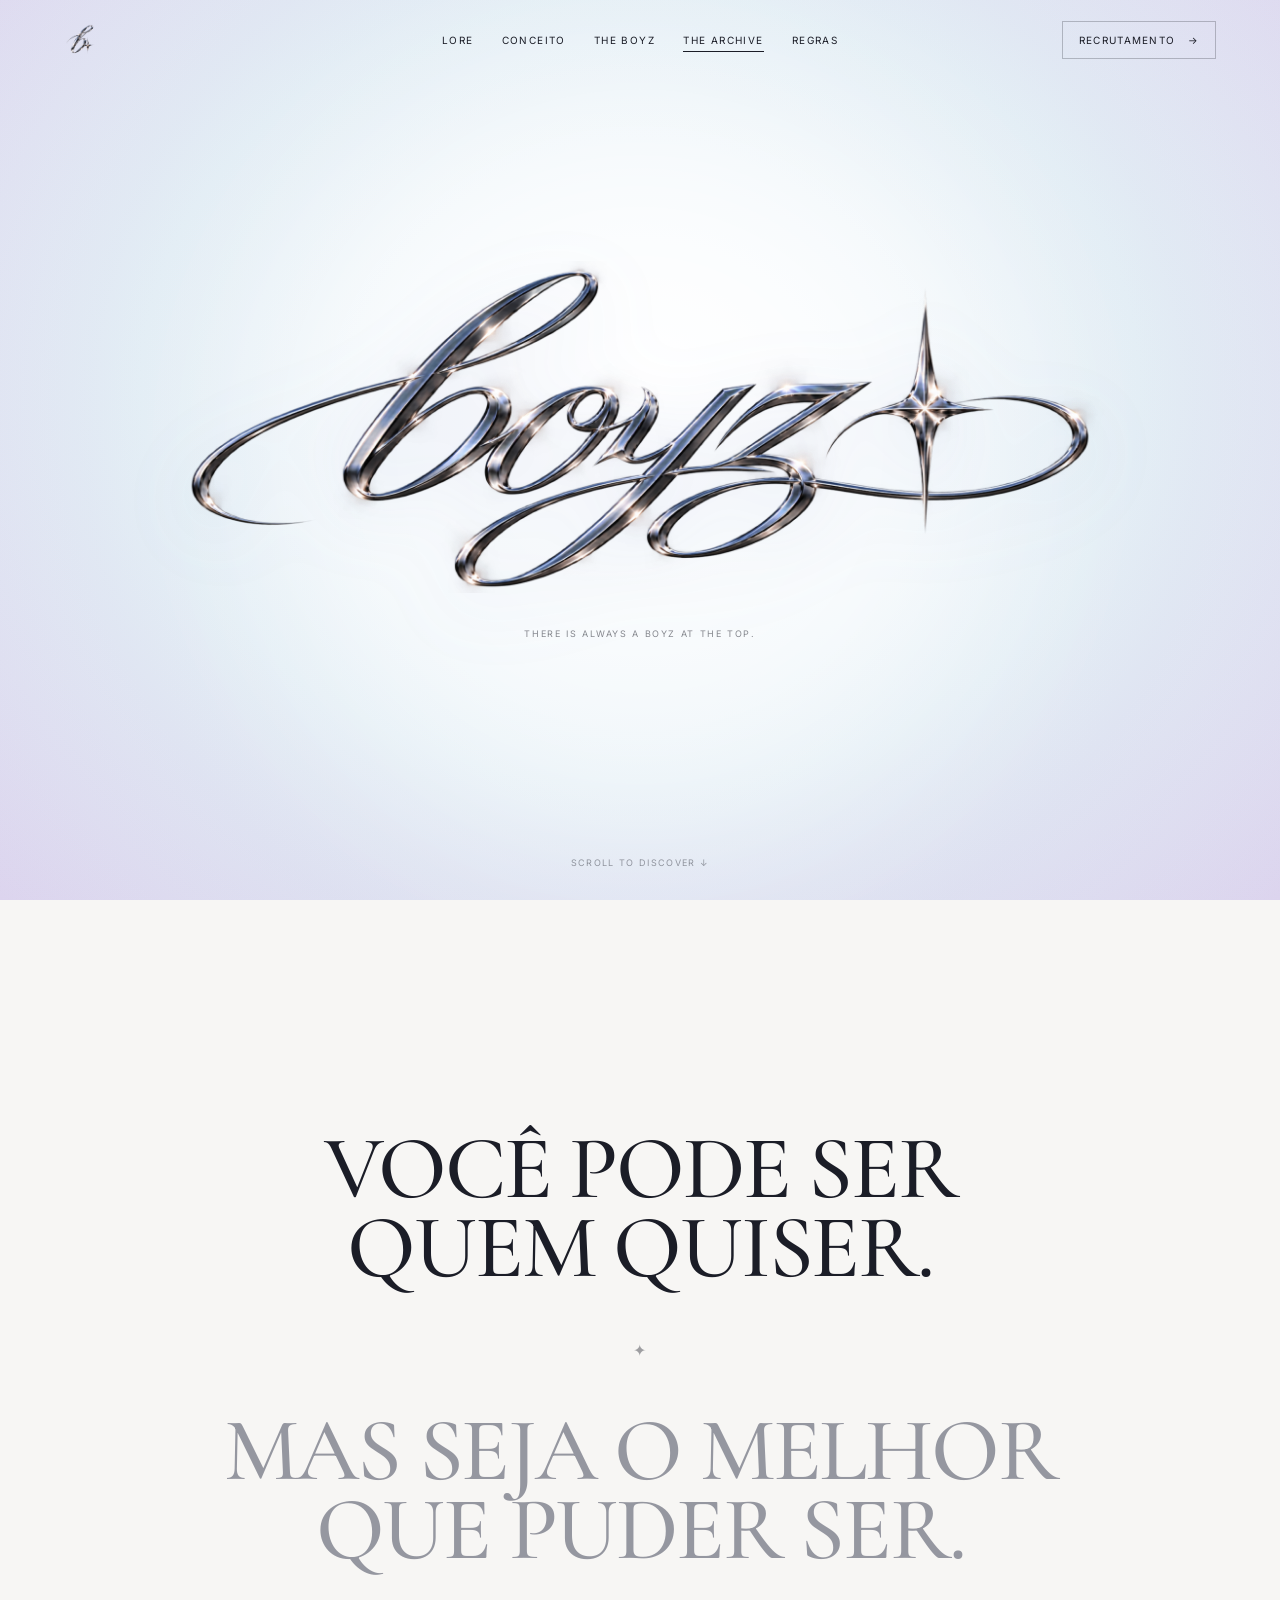
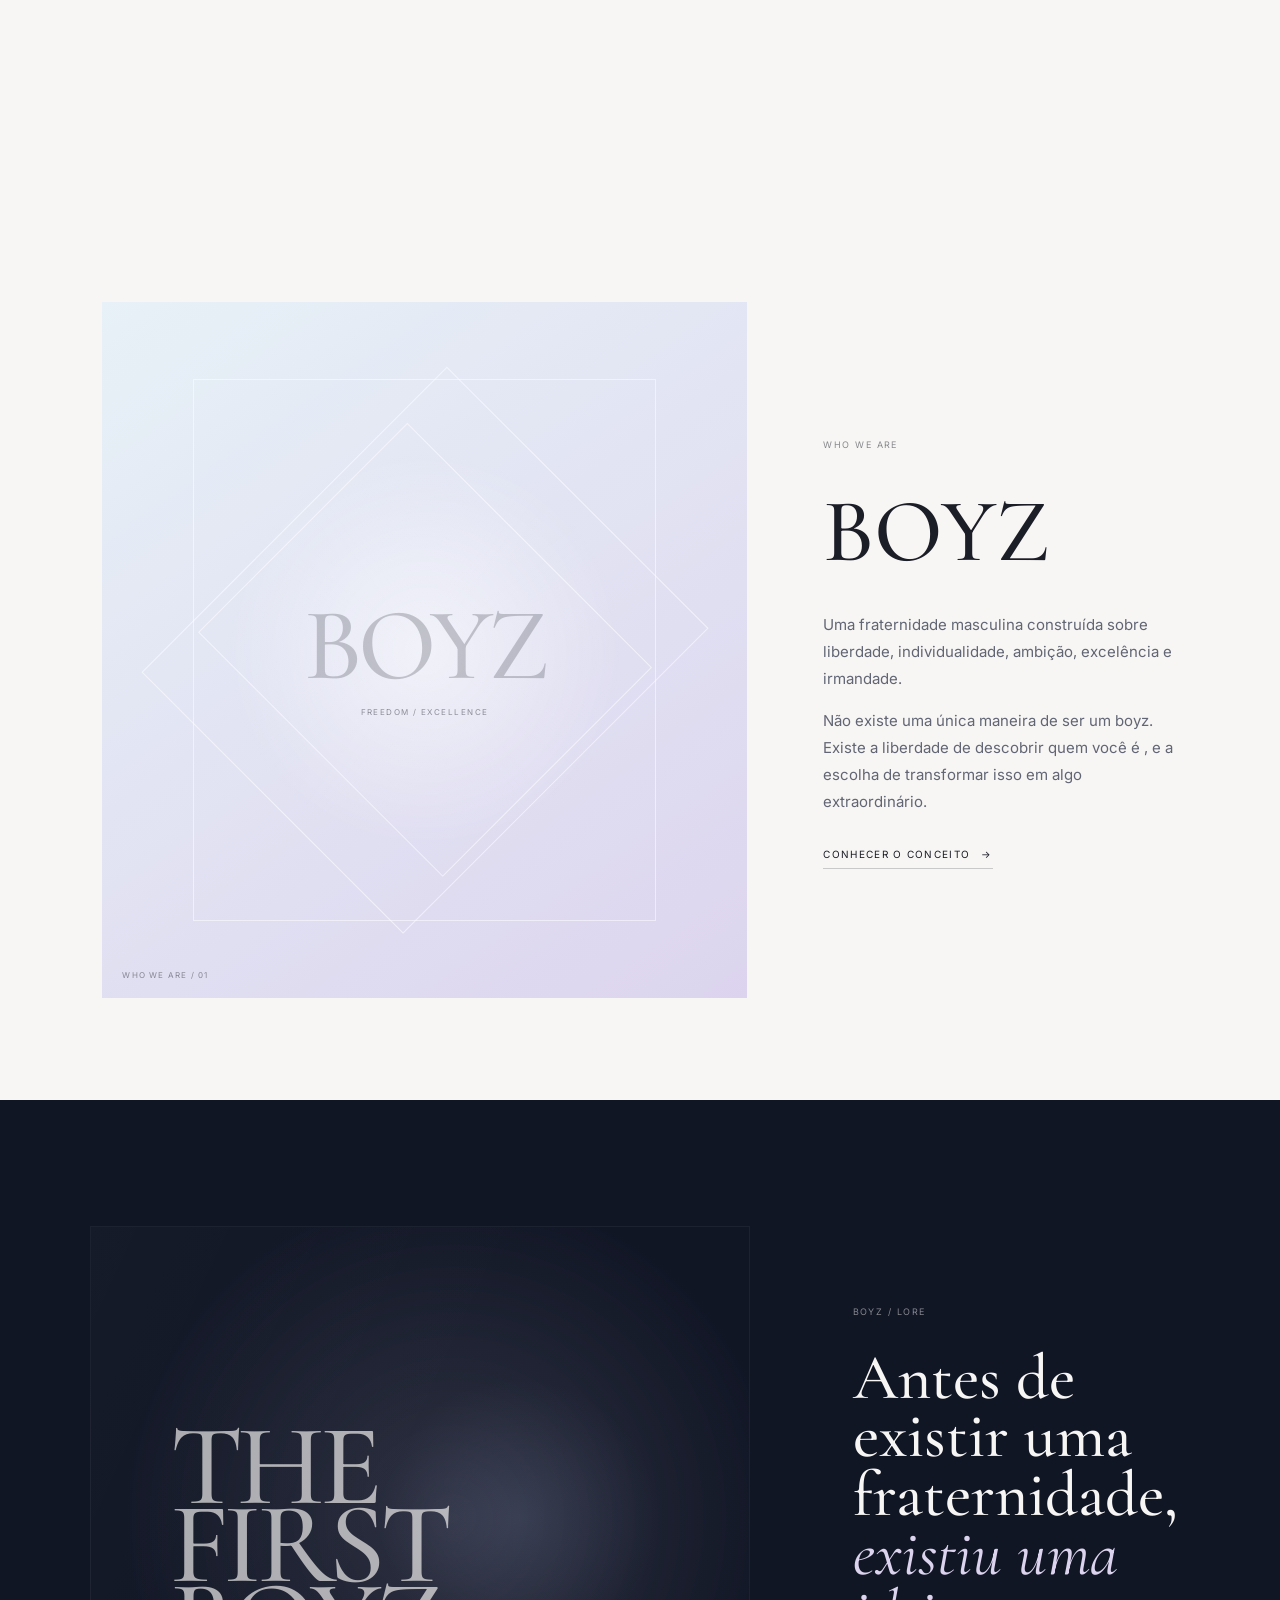
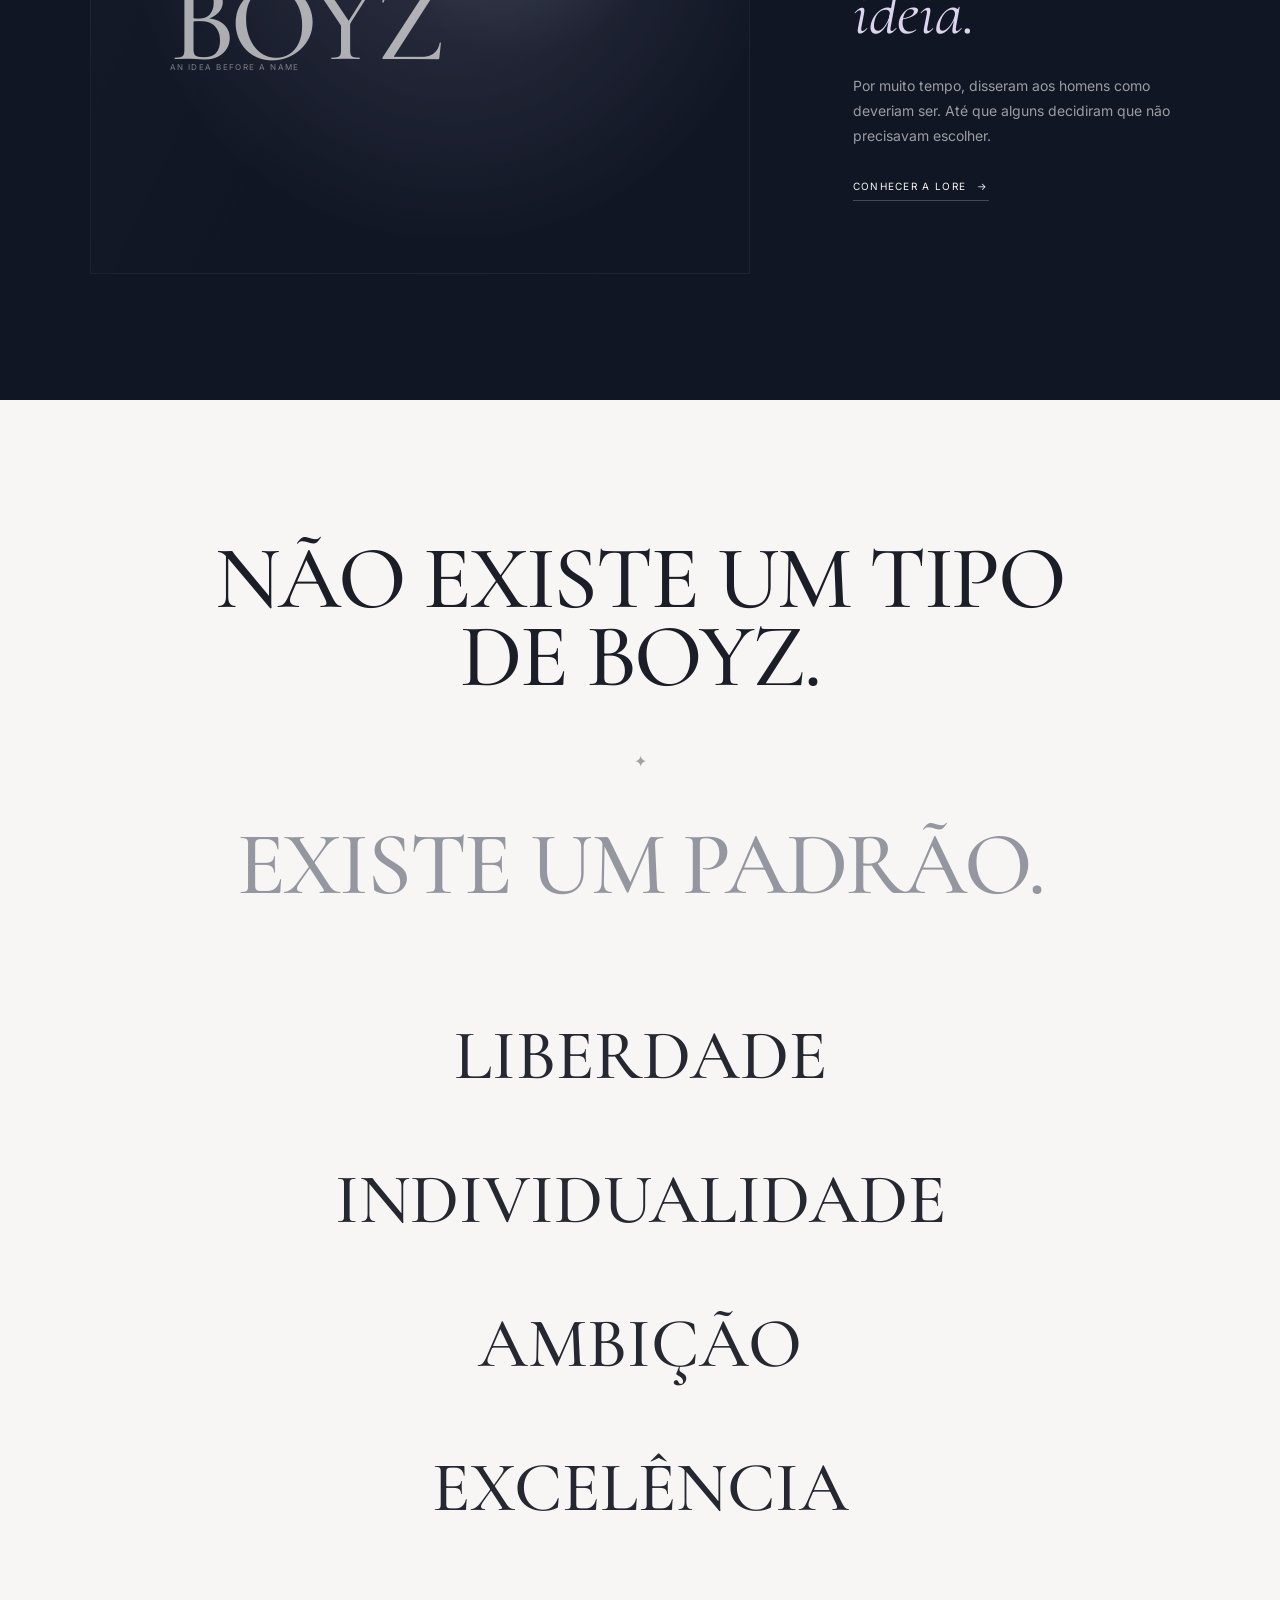
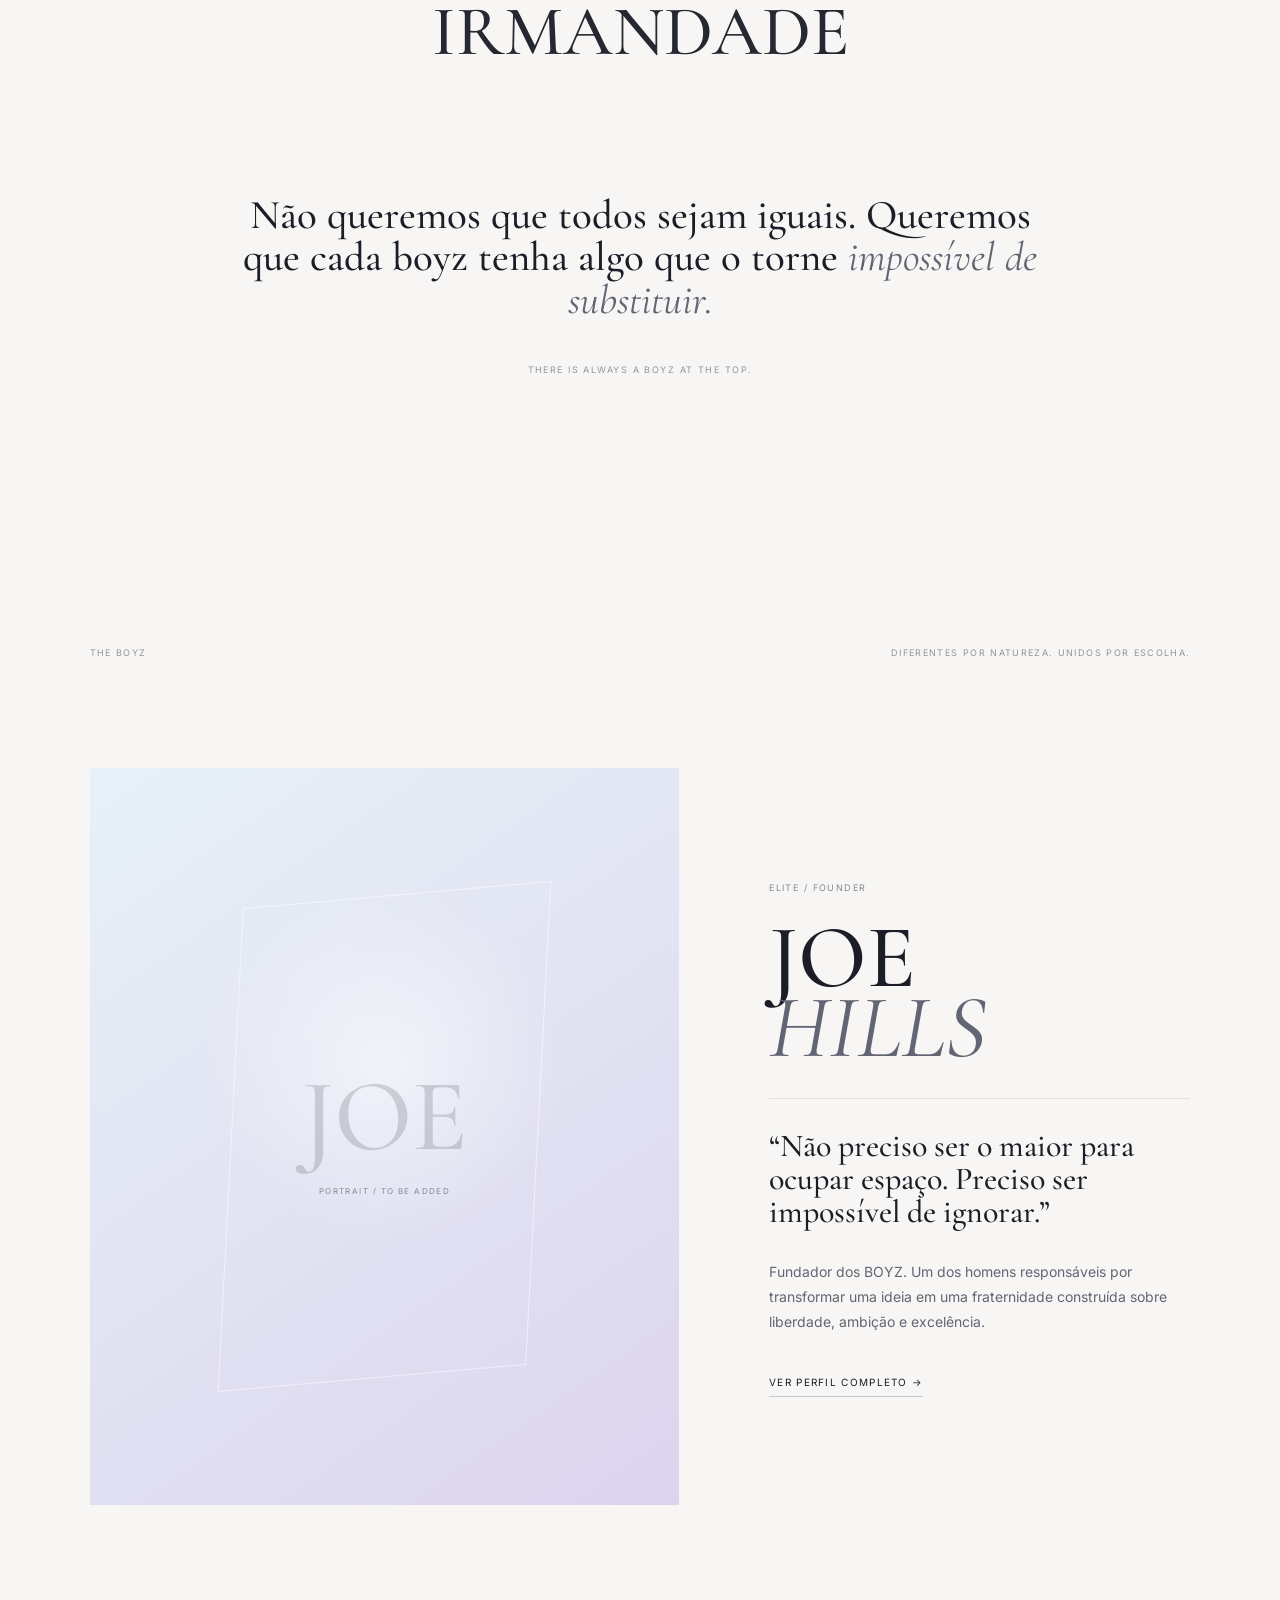
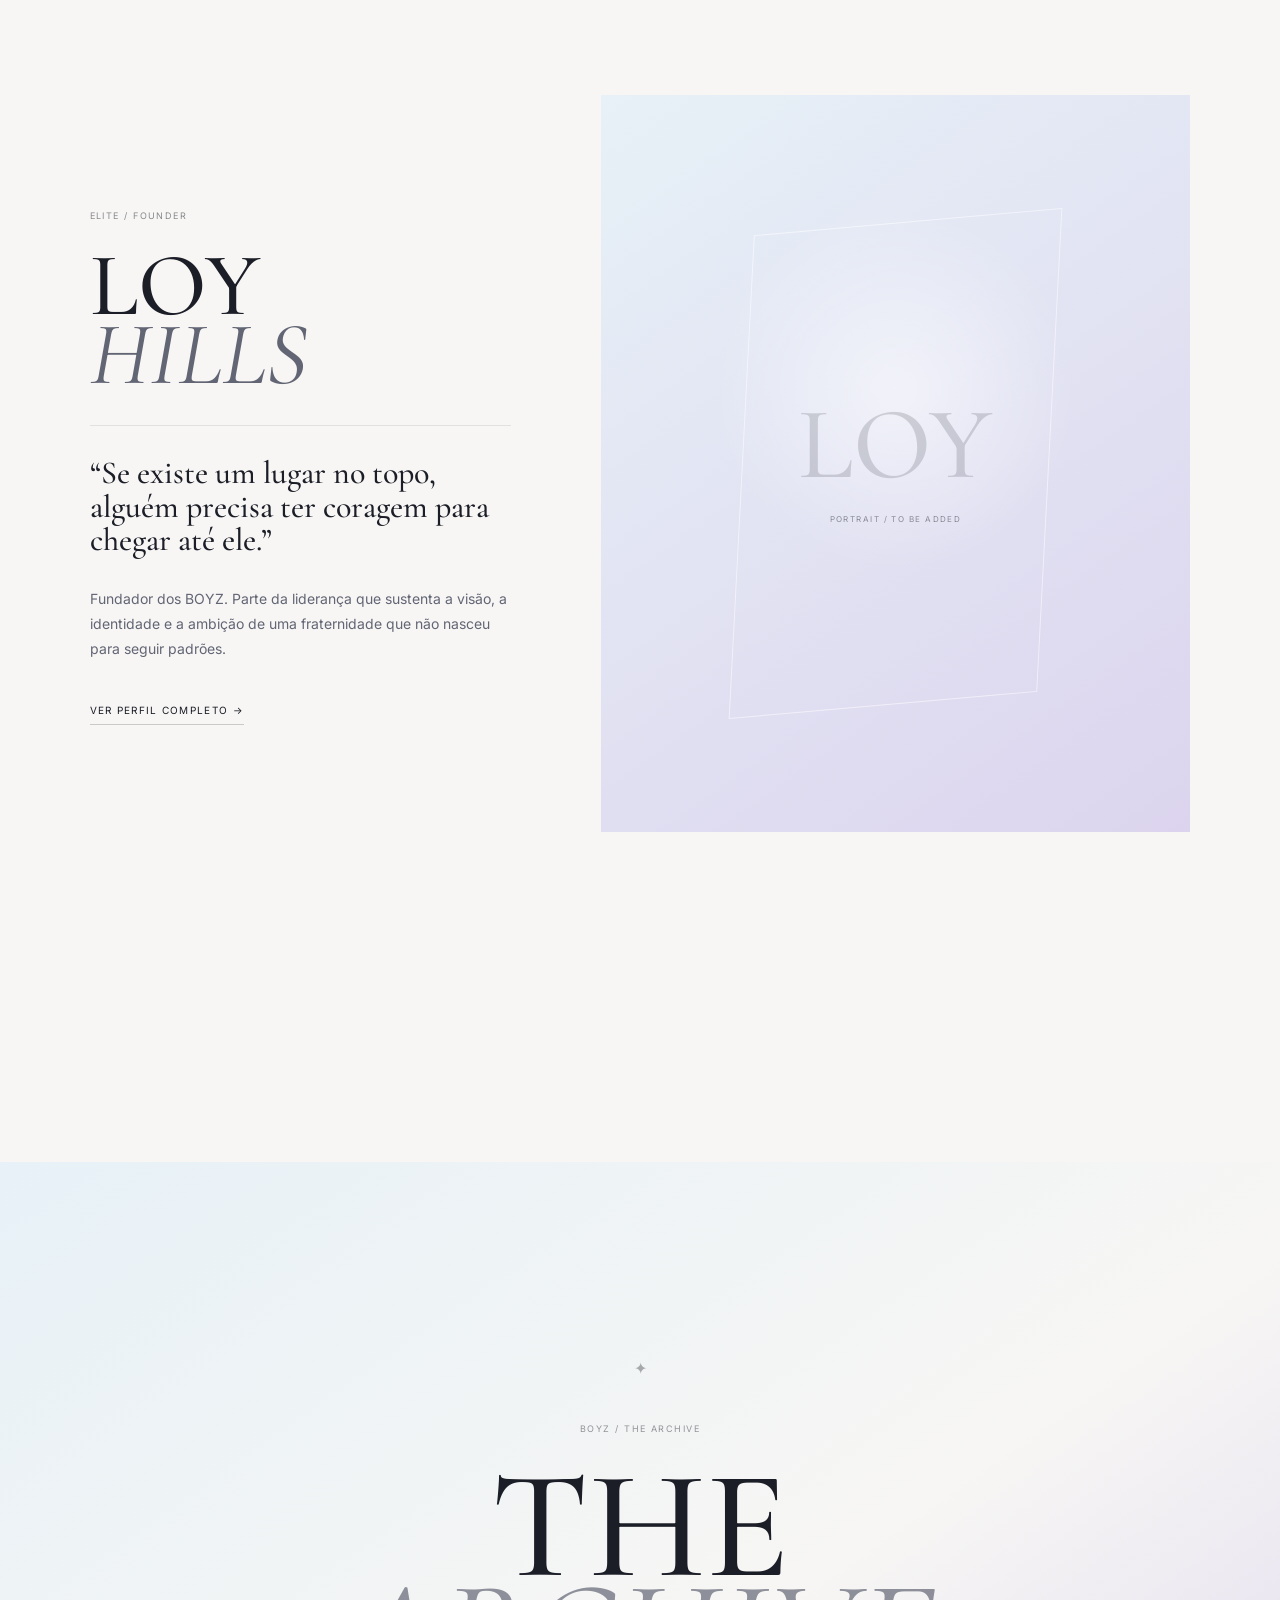
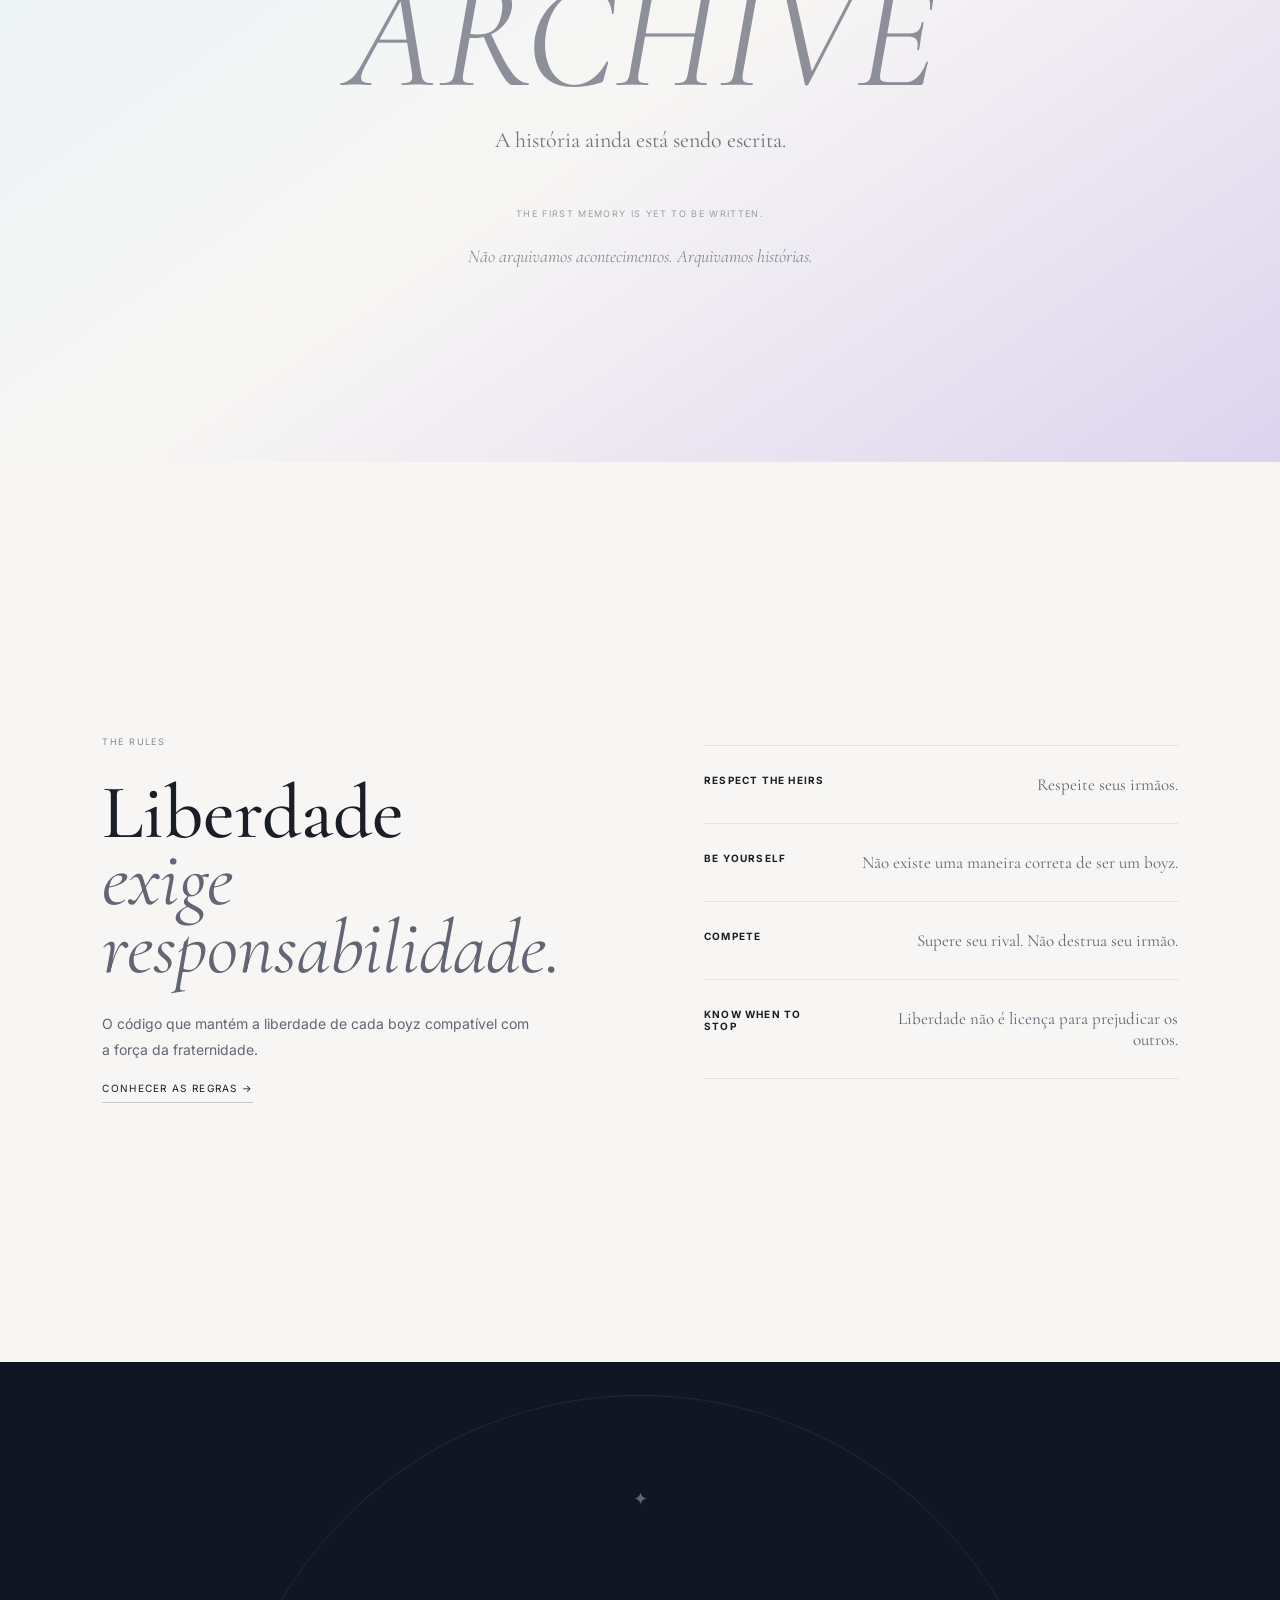
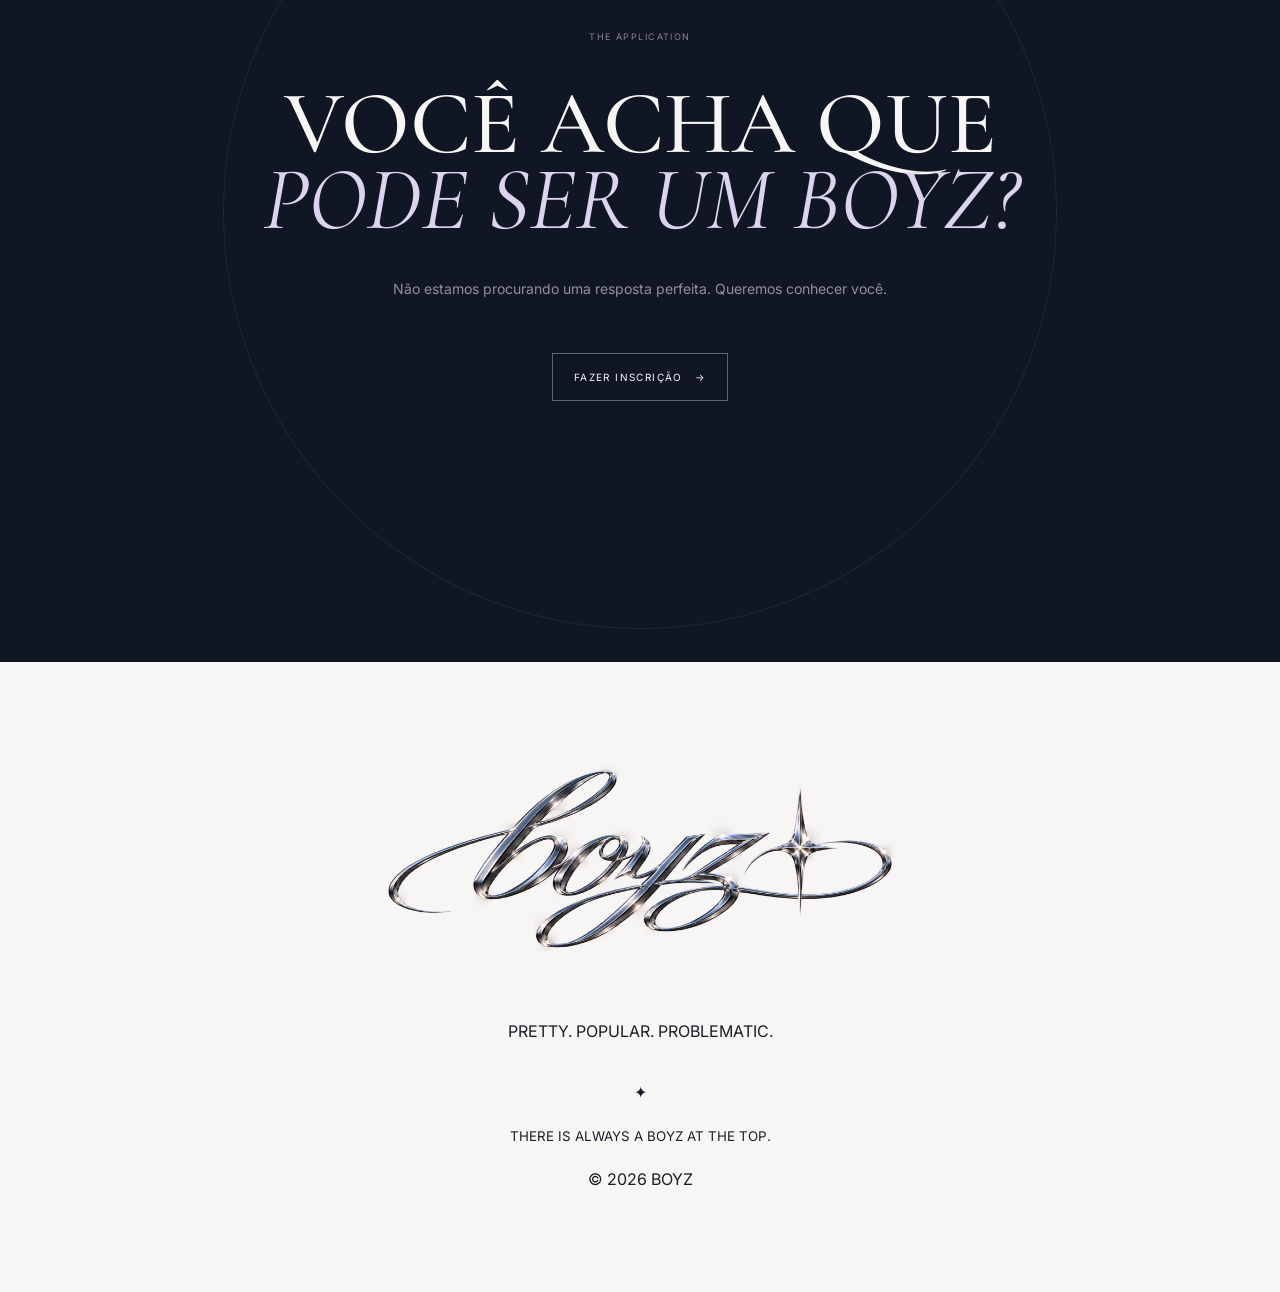
==== commit b7cd95cc: "boyz v3" ====
--- a/index.html
+++ b/index.html
@@ -22,13 +22,13 @@
 <main id="main">
 <section class="hero" id="home"><div class="hero-glow"></div><div class="hero-center reveal"><img class="hero-logo" src="assets/logo-primary.png" alt="BOYZ"><p>THERE IS ALWAYS A BOYZ AT THE TOP.</p></div><div class="scroll">SCROLL TO DISCOVER ↓</div></section>
 <section class="philosophy" aria-label="Filosofia"><div class="reveal"><p>VOCÊ PODE SER<br>QUEM QUISER.</p><span>✦</span><p class="soft">MAS SEJA O MELHOR<br>QUE PUDER SER.</p></div></section>
-<section class="who" id="quem-somos"><div class="who-image media-frame media-feature reveal"><div class="concept-art"><span>BOYZ</span><small>FREEDOM / EXCELLENCE</small></div><div class="image-note">WHO WE ARE / 01</div></div><div class="who-copy reveal"><small>WHO WE ARE</small><h2>BOYZ</h2><p>Uma fraternidade masculina construída sobre liberdade, individualidade, ambição, excelência e irmandade.</p><p>Não existe uma única maneira de ser um Boy. Existe a liberdade de descobrir quem você é ,  e a escolha de transformar isso em algo extraordinário.</p><a href="concept.html">CONHECER O CONCEITO <span>→</span></a></div></section>
-<section class="lore" id="lore"><div class="lore-image media-frame media-cinematic reveal"><div class="cinematic-art"><span>THE<br>FIRST<br>BOY</span><small>AN IDEA BEFORE A NAME</small></div></div><div class="lore-copy reveal"><small>BOYZ / LORE</small><h2>Antes de existir uma fraternidade,<br><em>existiu uma ideia.</em></h2><p>Por muito tempo, disseram aos homens como deveriam ser. Até que alguns decidiram que não precisavam escolher.</p><a href="lore.html">CONHECER A LORE <span>→</span></a></div></section>
-<section class="standard" id="conceito"><div class="standard-top reveal"><p>NÃO EXISTE UM TIPO<br>DE BOY.</p><span>✦</span><p class="soft">EXISTE UM PADRÃO.</p></div><div class="pillars"><span>LIBERDADE</span><span>INDIVIDUALIDADE</span><span>AMBIÇÃO</span><span>EXCELÊNCIA</span><span>IRMANDADE</span></div><p class="standard-close reveal">Não queremos que todos sejam iguais. Queremos que cada Boy tenha algo que o torne <em>impossível de substituir.</em></p><small>THERE IS ALWAYS A BOYZ AT THE TOP.</small></section>
-<section class="boyz" id="boyz"><div class="section-label"><span>THE BOYZ</span><span>DIFERENTES POR NATUREZA. UNIDOS POR ESCOLHA.</span></div><div class="founder founder-a"><div class="portrait media-frame media-portrait reveal"><div class="portrait-art"><span>JOE</span><small>PORTRAIT / TO BE ADDED</small></div></div><div class="profile reveal"><small>ALPHA / FOUNDER</small><h2>JOE<br><em>HILLS</em></h2><div class="profile-line"></div><blockquote>“Não preciso ser o maior para ocupar espaço. Preciso ser impossível de ignorar.”</blockquote><p>Fundador dos BOYZ. Um dos homens responsáveis por transformar uma ideia em uma fraternidade construída sobre liberdade, ambição e excelência.</p><button class="text-button" data-profile="joe">VER PERFIL COMPLETO →</button></div></div><div class="founder founder-b"><div class="profile reveal"><small>ALPHA / FOUNDER</small><h2>LOY<br><em>HILLS</em></h2><div class="profile-line"></div><blockquote>“Se existe um lugar no topo, alguém precisa ter coragem para chegar até ele.”</blockquote><p>Fundador dos BOYZ. Parte da liderança que sustenta a visão, a identidade e a ambição de uma fraternidade que não nasceu para seguir padrões.</p><button class="text-button" data-profile="loy">VER PERFIL COMPLETO →</button></div><div class="portrait media-frame media-portrait reveal"><div class="portrait-art"><span>LOY</span><small>PORTRAIT / TO BE ADDED</small></div></div></div></section>
+<section class="who" id="quem-somos"><div class="who-image media-frame media-feature reveal"><div class="concept-art"><span>BOYZ</span><small>FREEDOM / EXCELLENCE</small></div><div class="image-note">WHO WE ARE / 01</div></div><div class="who-copy reveal"><small>WHO WE ARE</small><h2>BOYZ</h2><p>Uma fraternidade masculina construída sobre liberdade, individualidade, ambição, excelência e irmandade.</p><p>Não existe uma única maneira de ser um boyz. Existe a liberdade de descobrir quem você é ,  e a escolha de transformar isso em algo extraordinário.</p><a href="concept.html">CONHECER O CONCEITO <span>→</span></a></div></section>
+<section class="lore" id="lore"><div class="lore-image media-frame media-cinematic reveal"><div class="cinematic-art"><span>THE<br>FIRST<br>BOYZ</span><small>AN IDEA BEFORE A NAME</small></div></div><div class="lore-copy reveal"><small>BOYZ / LORE</small><h2>Antes de existir uma fraternidade,<br><em>existiu uma ideia.</em></h2><p>Por muito tempo, disseram aos homens como deveriam ser. Até que alguns decidiram que não precisavam escolher.</p><a href="lore.html">CONHECER A LORE <span>→</span></a></div></section>
+<section class="standard" id="conceito"><div class="standard-top reveal"><p>NÃO EXISTE UM TIPO<br>DE BOYZ.</p><span>✦</span><p class="soft">EXISTE UM PADRÃO.</p></div><div class="pillars"><span>LIBERDADE</span><span>INDIVIDUALIDADE</span><span>AMBIÇÃO</span><span>EXCELÊNCIA</span><span>IRMANDADE</span></div><p class="standard-close reveal">Não queremos que todos sejam iguais. Queremos que cada boyz tenha algo que o torne <em>impossível de substituir.</em></p><small>THERE IS ALWAYS A BOYZ AT THE TOP.</small></section>
+<section class="beasts" id="boyz"><div class="section-label"><span>THE BOYZ</span><span>DIFERENTES POR NATUREZA. UNIDOS POR ESCOLHA.</span></div><div class="founder founder-a"><div class="portrait media-frame media-portrait reveal"><div class="portrait-art"><span>JOE</span><small>PORTRAIT / TO BE ADDED</small></div></div><div class="profile reveal"><small>ELITE / FOUNDER</small><h2>JOE<br><em>HILLS</em></h2><div class="profile-line"></div><blockquote>“Não preciso ser o maior para ocupar espaço. Preciso ser impossível de ignorar.”</blockquote><p>Fundador dos BOYZ. Um dos homens responsáveis por transformar uma ideia em uma fraternidade construída sobre liberdade, ambição e excelência.</p><button class="text-button" data-profile="joe">VER PERFIL COMPLETO →</button></div></div><div class="founder founder-b"><div class="profile reveal"><small>ELITE / FOUNDER</small><h2>LOY<br><em>HILLS</em></h2><div class="profile-line"></div><blockquote>“Se existe um lugar no topo, alguém precisa ter coragem para chegar até ele.”</blockquote><p>Fundador dos BOYZ. Parte da liderança que sustenta a visão, a identidade e a ambição de uma fraternidade que não nasceu para seguir padrões.</p><button class="text-button" data-profile="loy">VER PERFIL COMPLETO →</button></div><div class="portrait media-frame media-portrait reveal"><div class="portrait-art"><span>LOY</span><small>PORTRAIT / TO BE ADDED</small></div></div></div></section>
 <section class="archive" id="archive"><div class="reveal"><span>✦</span><small>BOYZ / THE ARCHIVE</small><h2>THE<br><em>ARCHIVE</em></h2><p>A história ainda está sendo escrita.</p><strong>THE FIRST MEMORY IS YET TO BE WRITTEN.</strong><i>Não arquivamos acontecimentos. Arquivamos histórias.</i></div></section>
-<section class="rules" id="regras"><div class="rules-intro reveal"><small>THE RULES</small><h2>Liberdade<br><em>exige responsabilidade.</em></h2><p>O código que mantém a liberdade de cada Boy compatível com a força da fraternidade.</p><a class="text-button" href="rules.html">CONHECER AS REGRAS →</a></div><div class="rule-list reveal"><p><b>RESPECT THE DEN</b><span>Respeite seus irmãos.</span></p><p><b>BE YOURSELF</b><span>Não existe uma maneira correta de ser um Boy.</span></p><p><b>COMPETE</b><span>Supere seu rival. Não destrua seu irmão.</span></p><p><b>KNOW WHEN TO STOP</b><span>Liberdade não é licença para prejudicar os outros.</span></p></div></section>
-<section class="recruitment" id="recrutamento"><div class="recruitment-mark">✦</div><div class="reveal"><small>THE APPLICATION</small><h2>VOCÊ ACHA QUE<br><em>PODE SER UM BOY?</em></h2><p>Não estamos procurando uma resposta perfeita. Queremos conhecer você.</p><a class="primary-cta" href="application.html">FAZER INSCRIÇÃO <span>→</span></a></div></section>
+<section class="rules" id="regras"><div class="rules-intro reveal"><small>THE RULES</small><h2>Liberdade<br><em>exige responsabilidade.</em></h2><p>O código que mantém a liberdade de cada boyz compatível com a força da fraternidade.</p><a class="text-button" href="rules.html">CONHECER AS REGRAS →</a></div><div class="rule-list reveal"><p><b>RESPECT THE HEIRS</b><span>Respeite seus irmãos.</span></p><p><b>BE YOURSELF</b><span>Não existe uma maneira correta de ser um boyz.</span></p><p><b>COMPETE</b><span>Supere seu rival. Não destrua seu irmão.</span></p><p><b>KNOW WHEN TO STOP</b><span>Liberdade não é licença para prejudicar os outros.</span></p></div></section>
+<section class="recruitment" id="recrutamento"><div class="recruitment-mark">✦</div><div class="reveal"><small>THE APPLICATION</small><h2>VOCÊ ACHA QUE<br><em>PODE SER UM BOYZ?</em></h2><p>Não estamos procurando uma resposta perfeita. Queremos conhecer você.</p><a class="primary-cta" href="application.html">FAZER INSCRIÇÃO <span>→</span></a></div></section>
 
 <footer><img class="footer-logo" src="assets/logo-primary.png" alt="BOYZ"><p>PRETTY. POPULAR. PROBLEMATIC.</p><span>✦</span><small>THERE IS ALWAYS A BOYZ AT THE TOP.</small><label>© 2026 BOYZ</label></footer>
 </main>
--- a/css/style.css
+++ b/css/style.css
@@ -2,7 +2,7 @@
 .hero{height:100svh;min-height:680px;position:relative;display:grid;place-items:center;text-align:center;overflow:hidden;background:radial-gradient(ellipse at 50% 43%,#fff 0,var(--ice) 55%,var(--lilac) 100%)}.hero:before{content:'';position:absolute;inset:0;background:radial-gradient(circle at 50% 48%,transparent 0,transparent 36%,#b9c8df18 70%,transparent 100%)}.hero-glow{position:absolute;width:55vw;height:55vw;border-radius:50%;background:#fff9;filter:blur(100px)}.hero-center{position:relative;width:min(78vw,1120px);display:flex;flex-direction:column;align-items:center}.hero-logo{display:block;width:min(100%,1120px);height:auto;object-fit:contain;filter:drop-shadow(0 18px 38px rgba(90,116,190,.12));animation:heroIn 1.2s cubic-bezier(.2,.7,.2,1) both}.hero p{font-size:9px;letter-spacing:.18em;opacity:.52;margin:34px 0 0;animation:fadeUp 1s .35s both}.scroll{position:absolute;bottom:32px;left:50%;transform:translateX(-50%);font-size:9px;letter-spacing:.15em;opacity:.42;white-space:nowrap;animation:pulse 3s ease-in-out infinite}.philosophy{height:100svh;min-height:680px;display:grid;place-items:center;text-align:center}.philosophy p{font:500 clamp(55px,7vw,110px)/.88 var(--display);margin:0;letter-spacing:-.025em}.philosophy span{display:block;margin:52px 0;font-size:16px;opacity:.4}.soft{color:var(--mist);opacity:.65}
 .who{min-height:100svh;display:grid;grid-template-columns:7fr 5fr;align-items:stretch;background:var(--pearl)}.who-image{margin:8vw 0 8vw 8vw;position:relative;background:linear-gradient(145deg,var(--ice),var(--lilac));display:grid;place-items:center;overflow:hidden}.concept-art{width:72%;height:78%;border:1px solid #fff8;display:flex;flex-direction:column;justify-content:center;align-items:center;position:relative;background:radial-gradient(circle,#fff8,transparent 55%)}.concept-art:before,.concept-art:after{content:'';position:absolute;border:1px solid #ffffff90;inset:10%;transform:rotate(45deg)}.concept-art:after{inset:18%;transform:rotate(-45deg)}.concept-art span{font:500 clamp(58px,8vw,125px) var(--display);letter-spacing:-.04em;opacity:.22}.concept-art small,.cinematic-art small,.portrait-art small{font-size:8px;letter-spacing:.18em;opacity:.45}.image-note{position:absolute;left:20px;bottom:18px;font-size:8px;letter-spacing:.15em;opacity:.45}.who-copy{align-self:center;padding:10vw clamp(32px,7vw,100px) 10vw clamp(35px,6vw,90px);max-width:650px}.who-copy small,.lore-copy small,.rules small,.recruitment small,.application small{font-size:9px;letter-spacing:.16em;opacity:.5}.who-copy h2{font:500 clamp(65px,7vw,105px) var(--display);margin:25px 0}.who-copy p{font-size:15px;line-height:1.8;color:var(--mist);max-width:450px}.who-copy a,.lore-copy a{display:inline-block;margin-top:18px;font-size:10px;letter-spacing:.13em;border-bottom:1px solid #1b1d2735;padding-bottom:8px}.who-copy a span,.lore-copy a span{margin-left:7px;transition:.25s}.who-copy a:hover span,.lore-copy a:hover span{margin-left:12px}
 .lore{min-height:100svh;display:grid;grid-template-columns:2fr 1fr;background:var(--night);color:var(--pearl);align-items:center}.lore-image{height:72%;margin-left:7vw;background:radial-gradient(circle at 55% 45%,#dcd4ee25,#111625 65%);border:1px solid #ffffff0d;overflow:hidden}.cinematic-art{height:100%;display:flex;flex-direction:column;justify-content:center;padding-left:12%;background:linear-gradient(115deg,#ffffff05,transparent 48%),radial-gradient(circle at 65% 45%,#9ca9d526,transparent 25%)}.cinematic-art span{font:500 clamp(70px,9vw,145px)/.68 var(--display);letter-spacing:-.045em;color:#f7f6f4aa}.lore-copy{padding:8vw}.lore-copy h2{font:500 clamp(46px,5vw,76px)/.92 var(--display);margin:30px 0}.lore-copy h2 em{font-weight:400;color:var(--lilac)}.lore-copy p{font-size:14px;line-height:1.8;opacity:.6;max-width:440px}.lore-copy a{border-color:#ffffff38}.standard{min-height:150svh;padding:140px 24px 130px;text-align:center;background:var(--pearl)}.standard-top p{font:500 clamp(56px,7vw,108px)/.87 var(--display);margin:0;letter-spacing:-.025em}.standard-top span{display:block;margin:55px 0;font-size:16px;opacity:.38}.pillars{min-height:80svh;display:flex;flex-direction:column;justify-content:space-around;max-width:950px;margin:80px auto}.pillars span{font:500 clamp(43px,5.5vw,84px)/.85 var(--display);opacity:.28;transform:translateY(20px);transition:opacity .8s,transform .8s}.pillars span.visible{opacity:.95;transform:none}.standard-close{font:500 clamp(28px,3.2vw,46px)/1.04 var(--display);max-width:800px;margin:90px auto 35px}.standard-close em{font-weight:400;color:var(--mist)}.standard>small{font-size:9px;letter-spacing:.16em;opacity:.45}
-.boyz{padding:140px clamp(24px,7vw,110px);background:var(--pearl)}.section-label{display:flex;justify-content:space-between;font-size:9px;letter-spacing:.15em;opacity:.45;margin-bottom:110px}.founder{max-width:1300px;margin:0 auto 190px;display:grid;grid-template-columns:7fr 5fr;gap:clamp(50px,7vw,120px);align-items:center}.founder-b{grid-template-columns:5fr 7fr}.portrait{aspect-ratio:4/5;background:linear-gradient(145deg,var(--ice),var(--lilac));position:relative;overflow:hidden}.portrait-art{height:100%;display:flex;flex-direction:column;align-items:center;justify-content:center;background:radial-gradient(circle at 50% 40%,#fff8,transparent 34%)}.portrait-art:before{content:'';position:absolute;width:52%;height:65%;border:1px solid #ffffff88;transform:skewY(-8deg) rotate(3deg)}.portrait-art span{font:500 clamp(65px,8vw,120px)/.8 var(--display);opacity:.16;position:relative}.portrait-art small{position:relative;margin-top:28px}.profile{max-width:520px}.profile>small{font-size:9px;letter-spacing:.16em;opacity:.5}.profile h2{font:500 clamp(65px,7vw,110px)/.78 var(--display);margin:28px 0 35px}.profile h2 em{font-weight:400;color:var(--mist)}.profile-line{height:1px;background:#1b1d2718}.profile blockquote{font:500 clamp(25px,2.5vw,38px)/1.04 var(--display);margin:30px 0}.profile p{font-size:14px;line-height:1.8;color:var(--mist)}.text-button{border:0;border-bottom:1px solid #1b1d2735;background:none;padding:8px 0;font-size:10px;letter-spacing:.13em;margin-top:20px}.text-button:hover{border-color:var(--ink)}
+.beasts{padding:140px clamp(24px,7vw,110px);background:var(--pearl)}.section-label{display:flex;justify-content:space-between;font-size:9px;letter-spacing:.15em;opacity:.45;margin-bottom:110px}.founder{max-width:1300px;margin:0 auto 190px;display:grid;grid-template-columns:7fr 5fr;gap:clamp(50px,7vw,120px);align-items:center}.founder-b{grid-template-columns:5fr 7fr}.portrait{aspect-ratio:4/5;background:linear-gradient(145deg,var(--ice),var(--lilac));position:relative;overflow:hidden}.portrait-art{height:100%;display:flex;flex-direction:column;align-items:center;justify-content:center;background:radial-gradient(circle at 50% 40%,#fff8,transparent 34%)}.portrait-art:before{content:'';position:absolute;width:52%;height:65%;border:1px solid #ffffff88;transform:skewY(-8deg) rotate(3deg)}.portrait-art span{font:500 clamp(65px,8vw,120px)/.8 var(--display);opacity:.16;position:relative}.portrait-art small{position:relative;margin-top:28px}.profile{max-width:520px}.profile>small{font-size:9px;letter-spacing:.16em;opacity:.5}.profile h2{font:500 clamp(65px,7vw,110px)/.78 var(--display);margin:28px 0 35px}.profile h2 em{font-weight:400;color:var(--mist)}.profile-line{height:1px;background:#1b1d2718}.profile blockquote{font:500 clamp(25px,2.5vw,38px)/1.04 var(--display);margin:30px 0}.profile p{font-size:14px;line-height:1.8;color:var(--mist)}.text-button{border:0;border-bottom:1px solid #1b1d2735;background:none;padding:8px 0;font-size:10px;letter-spacing:.13em;margin-top:20px}.text-button:hover{border-color:var(--ink)}
 .archive{min-height:100svh;display:grid;place-items:center;text-align:center;background:linear-gradient(145deg,var(--ice),var(--pearl) 55%,var(--lilac))}.archive>div{padding:80px 24px}.archive span{display:block;font-size:16px;opacity:.35;margin-bottom:38px}.archive small{font-size:9px;letter-spacing:.16em;opacity:.45}.archive h2{font:500 clamp(90px,12vw,175px)/.72 var(--display);margin:35px 0}.archive h2 em{font-weight:400;color:var(--mist);opacity:.7}.archive p{font:22px var(--display);opacity:.6}.archive strong{display:block;font-size:9px;letter-spacing:.15em;font-weight:400;opacity:.4;margin-top:55px}.archive i{display:block;font:italic 18px var(--display);opacity:.48;margin-top:26px}
 .rules{min-height:100svh;display:grid;grid-template-columns:1fr 1fr;align-items:center;padding:130px clamp(24px,8vw,125px);gap:10vw;background:var(--pearl)}.rules-intro h2{font:500 clamp(55px,6vw,92px)/.88 var(--display);margin:30px 0}.rules-intro h2 em{font-weight:400;color:var(--mist)}.rules-intro p{max-width:430px;font-size:14px;line-height:1.8;color:var(--mist)}.rule-list{border-top:1px solid var(--line)}.rule-list p{display:flex;justify-content:space-between;gap:30px;border-bottom:1px solid var(--line);padding:28px 0;margin:0}.rule-list b{font-size:10px;letter-spacing:.12em}.rule-list span{font:17px var(--display);color:var(--mist);text-align:right}
 .recruitment{min-height:100svh;display:grid;place-items:center;text-align:center;background:var(--night);color:var(--pearl);position:relative;overflow:hidden}.recruitment:before{content:'';position:absolute;width:65vw;height:65vw;border:1px solid #dcd4ee14;border-radius:50%;transform:rotate(45deg)}.recruitment-mark{position:absolute;top:14%;font-size:18px;opacity:.35}.recruitment>div:nth-child(2){position:relative;padding:90px 24px}.recruitment h2{font:500 clamp(58px,7vw,105px)/.85 var(--display);margin:42px 0}.recruitment h2 em{font-weight:400;color:var(--lilac)}.recruitment p{font-size:14px;opacity:.55}.primary-cta{display:inline-flex;align-items:center;margin-top:42px;border:1px solid #ffffff55;padding:17px 21px;font-size:10px;letter-spacing:.14em;transition:.3s}.primary-cta:hover{background:var(--pearl);color:var(--night)}.primary-cta span{margin-left:12px;transition:.25s}.primary-cta:hover span{transform:translateX(4px)}
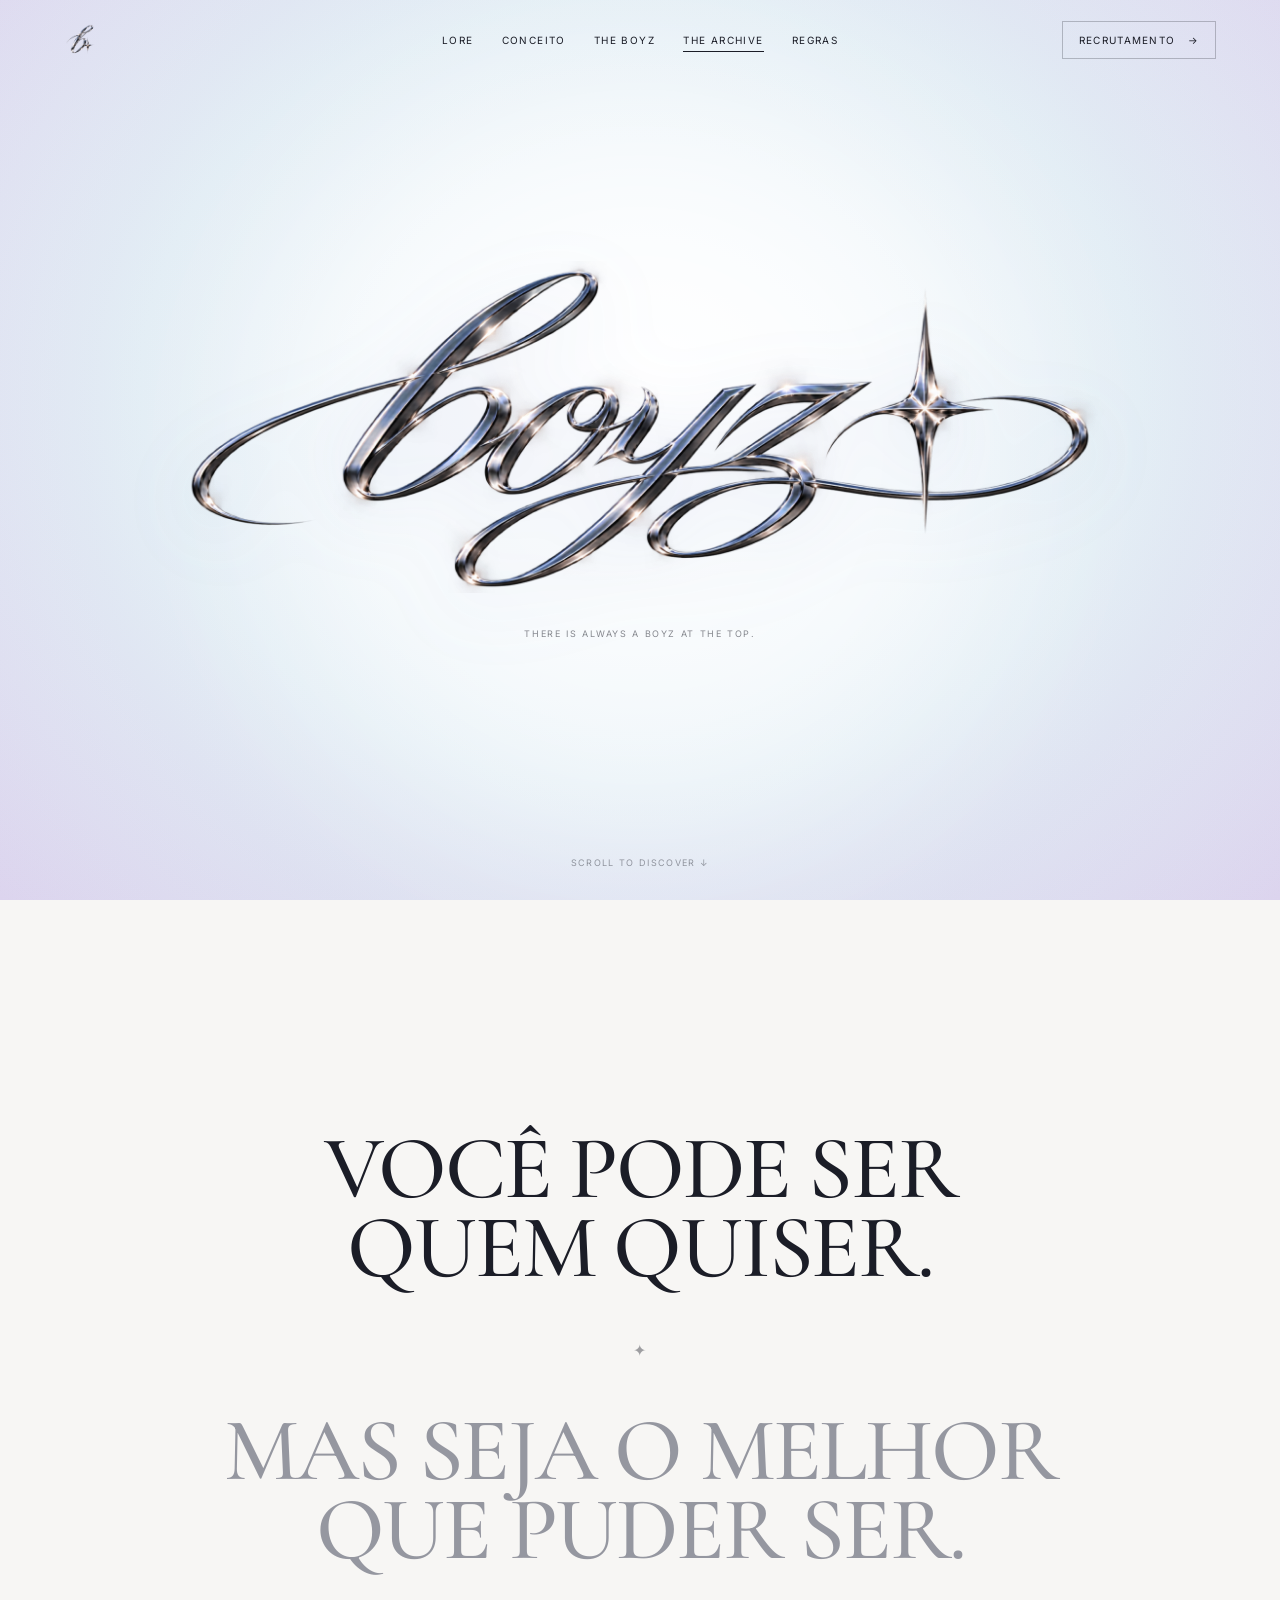
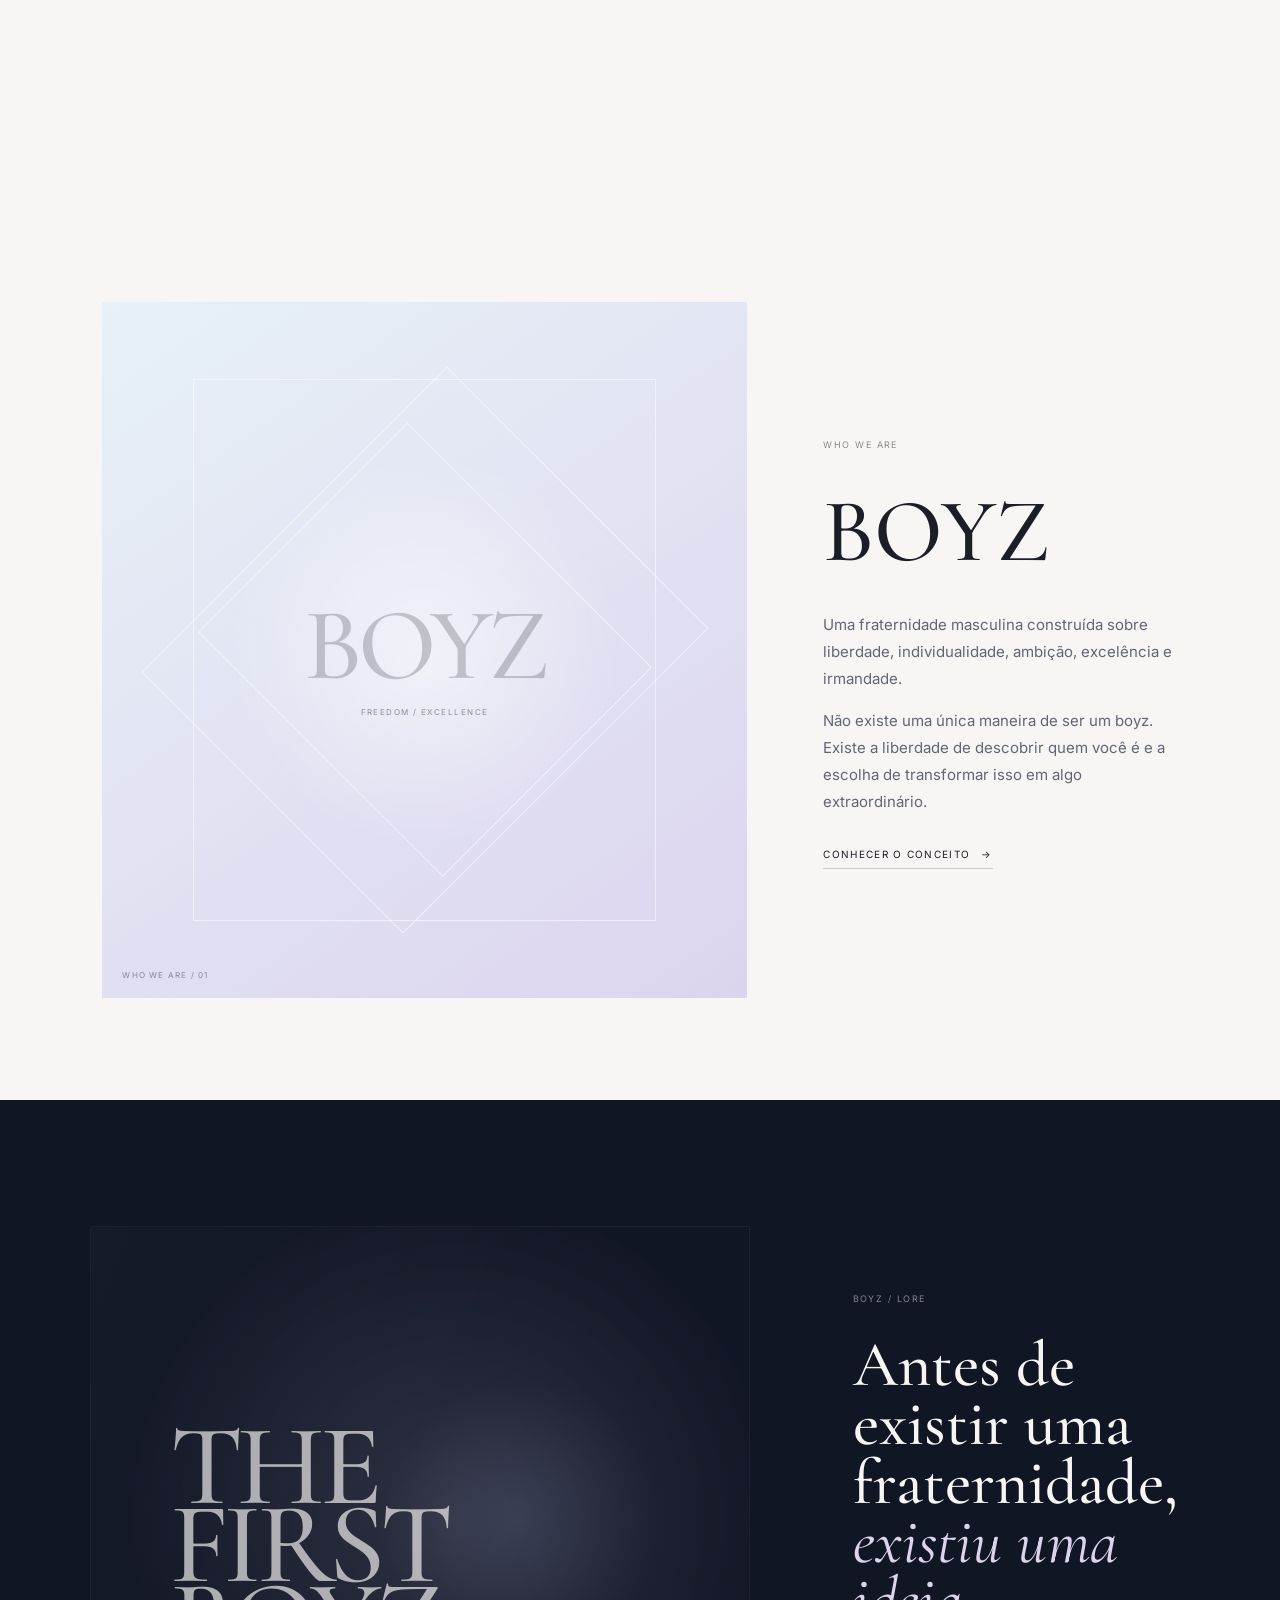
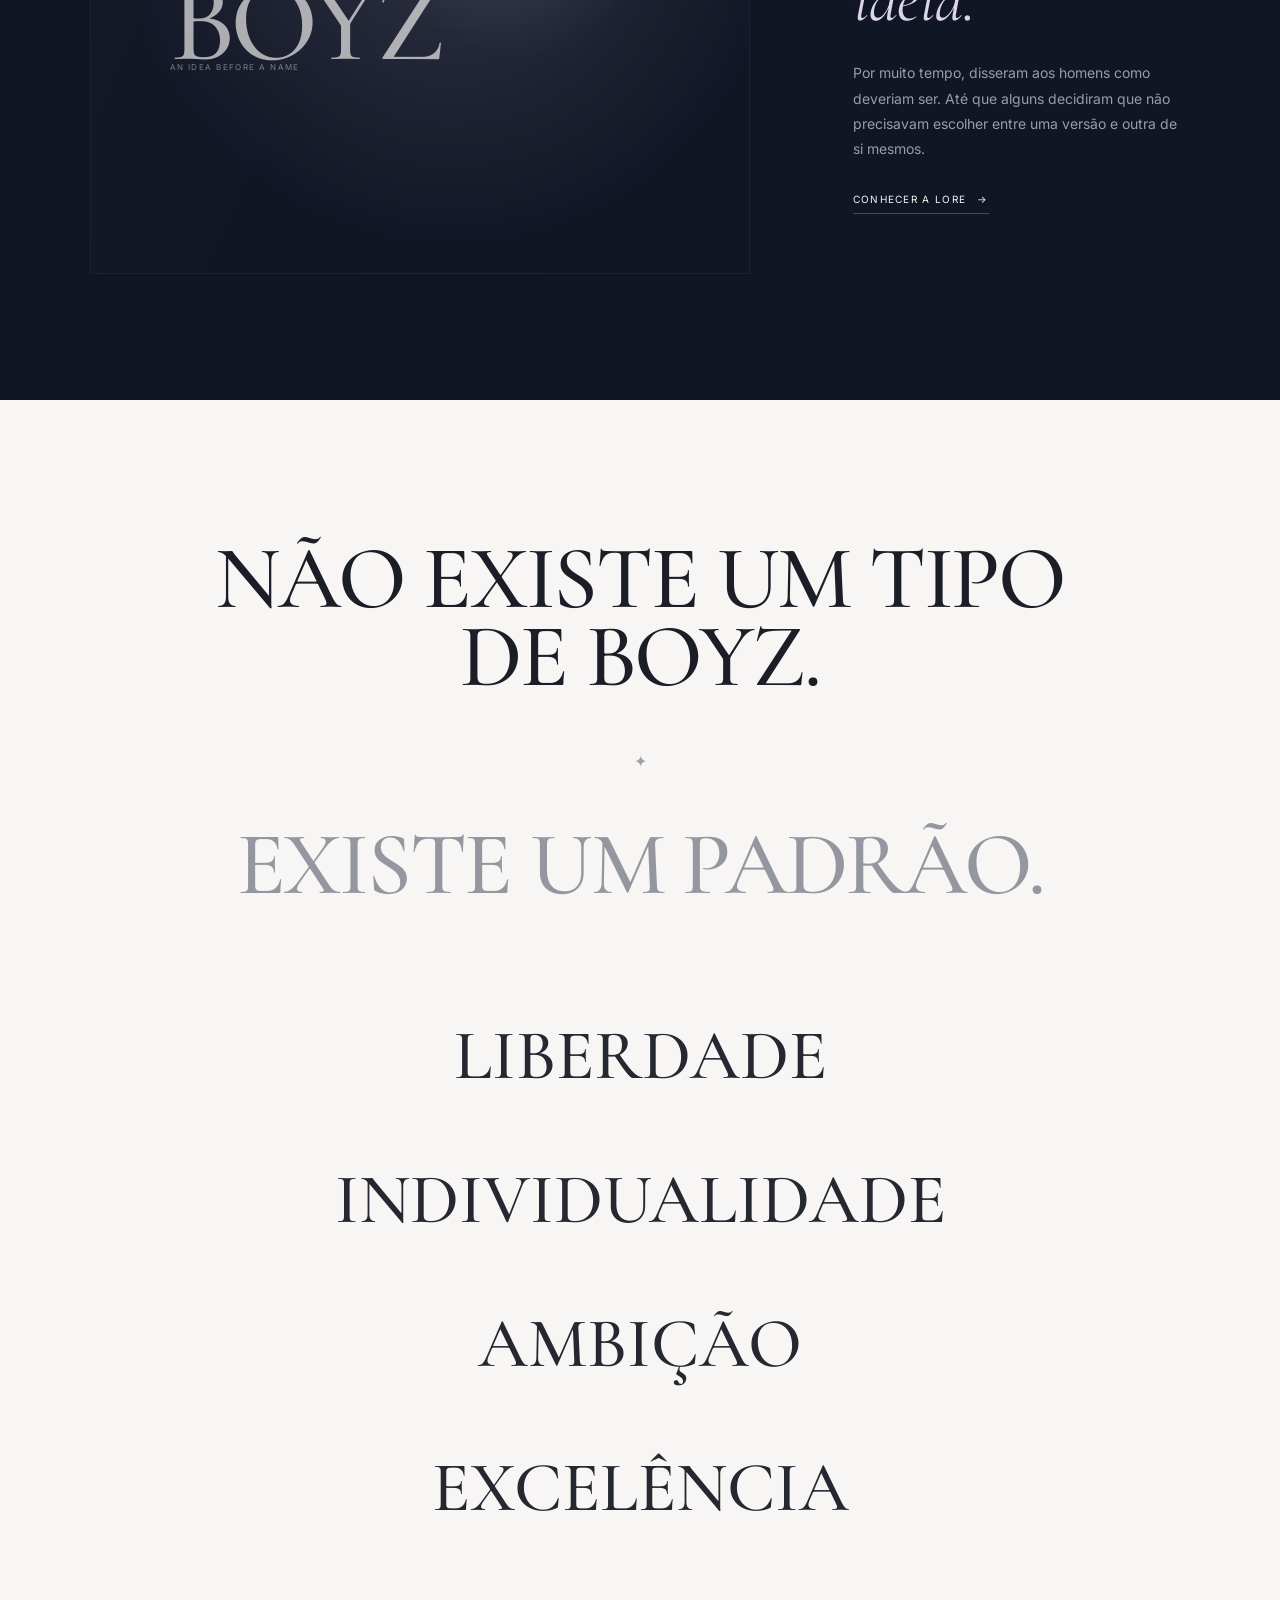
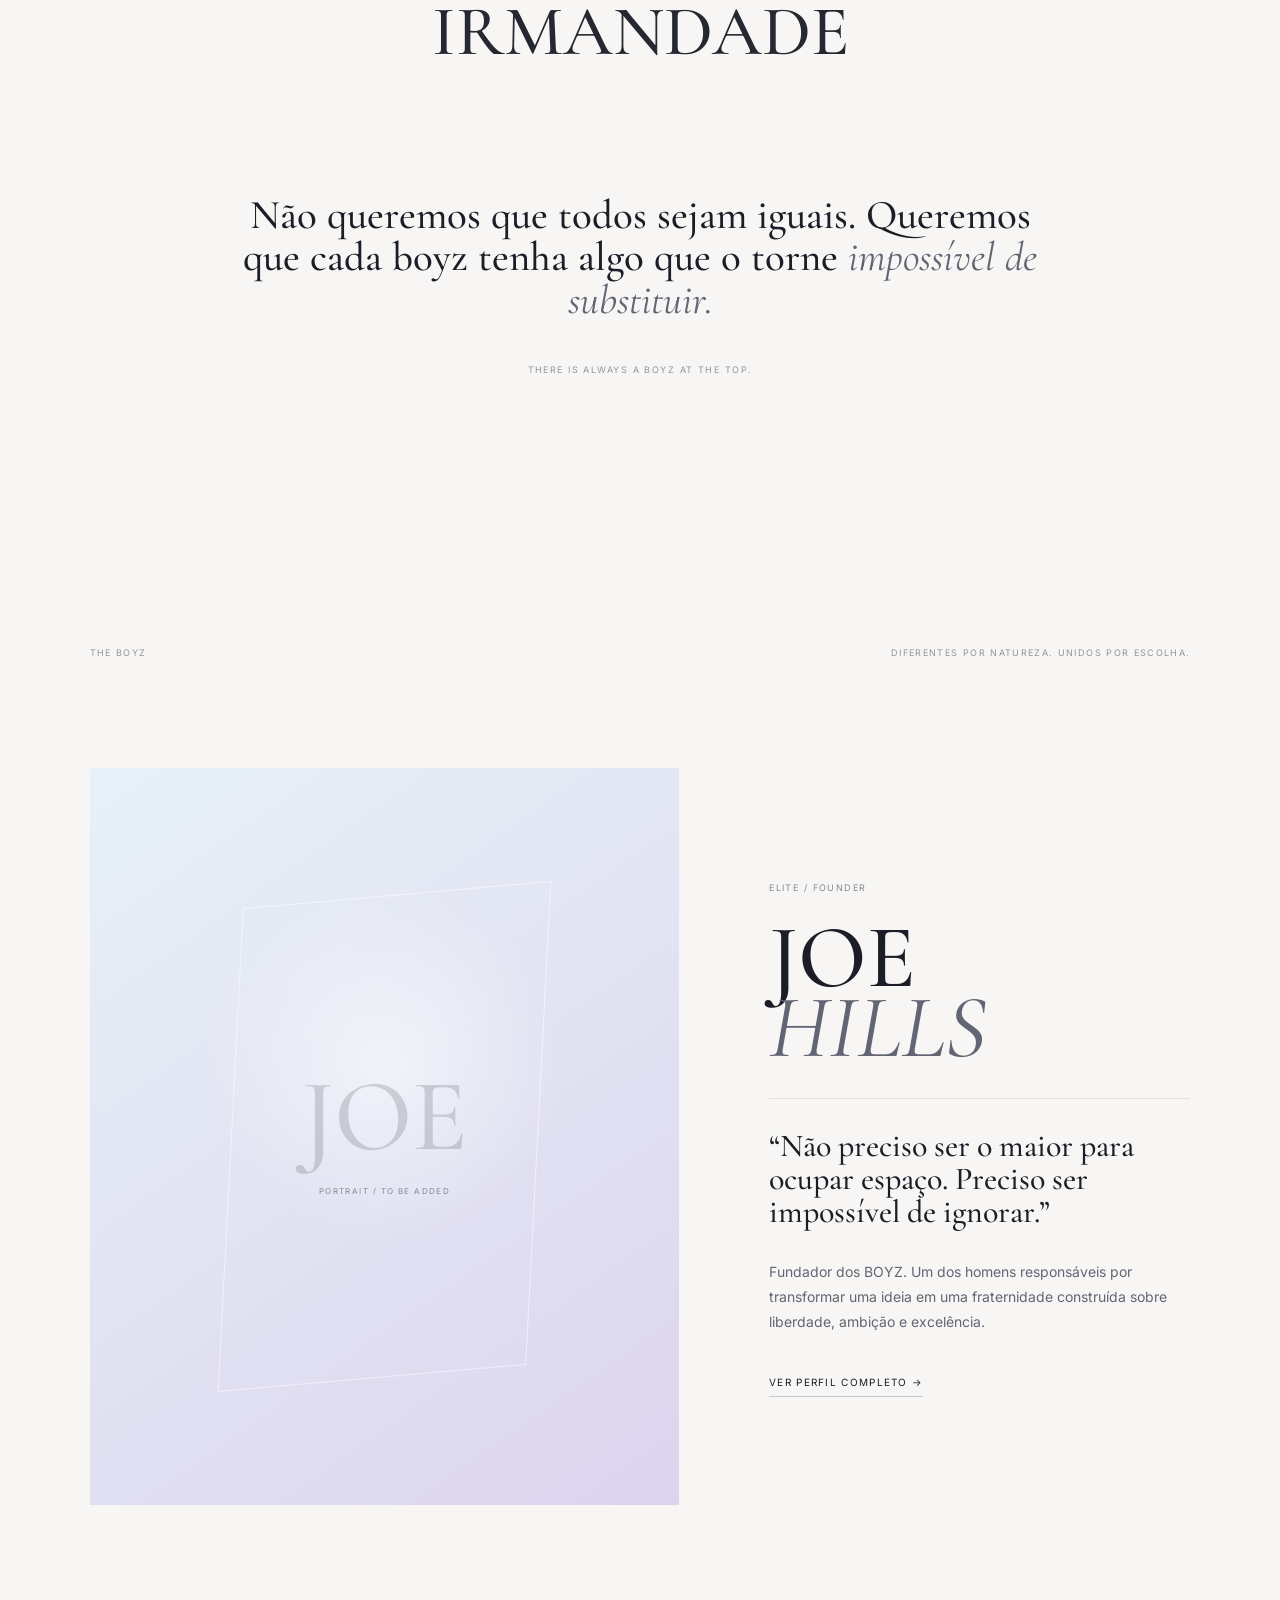
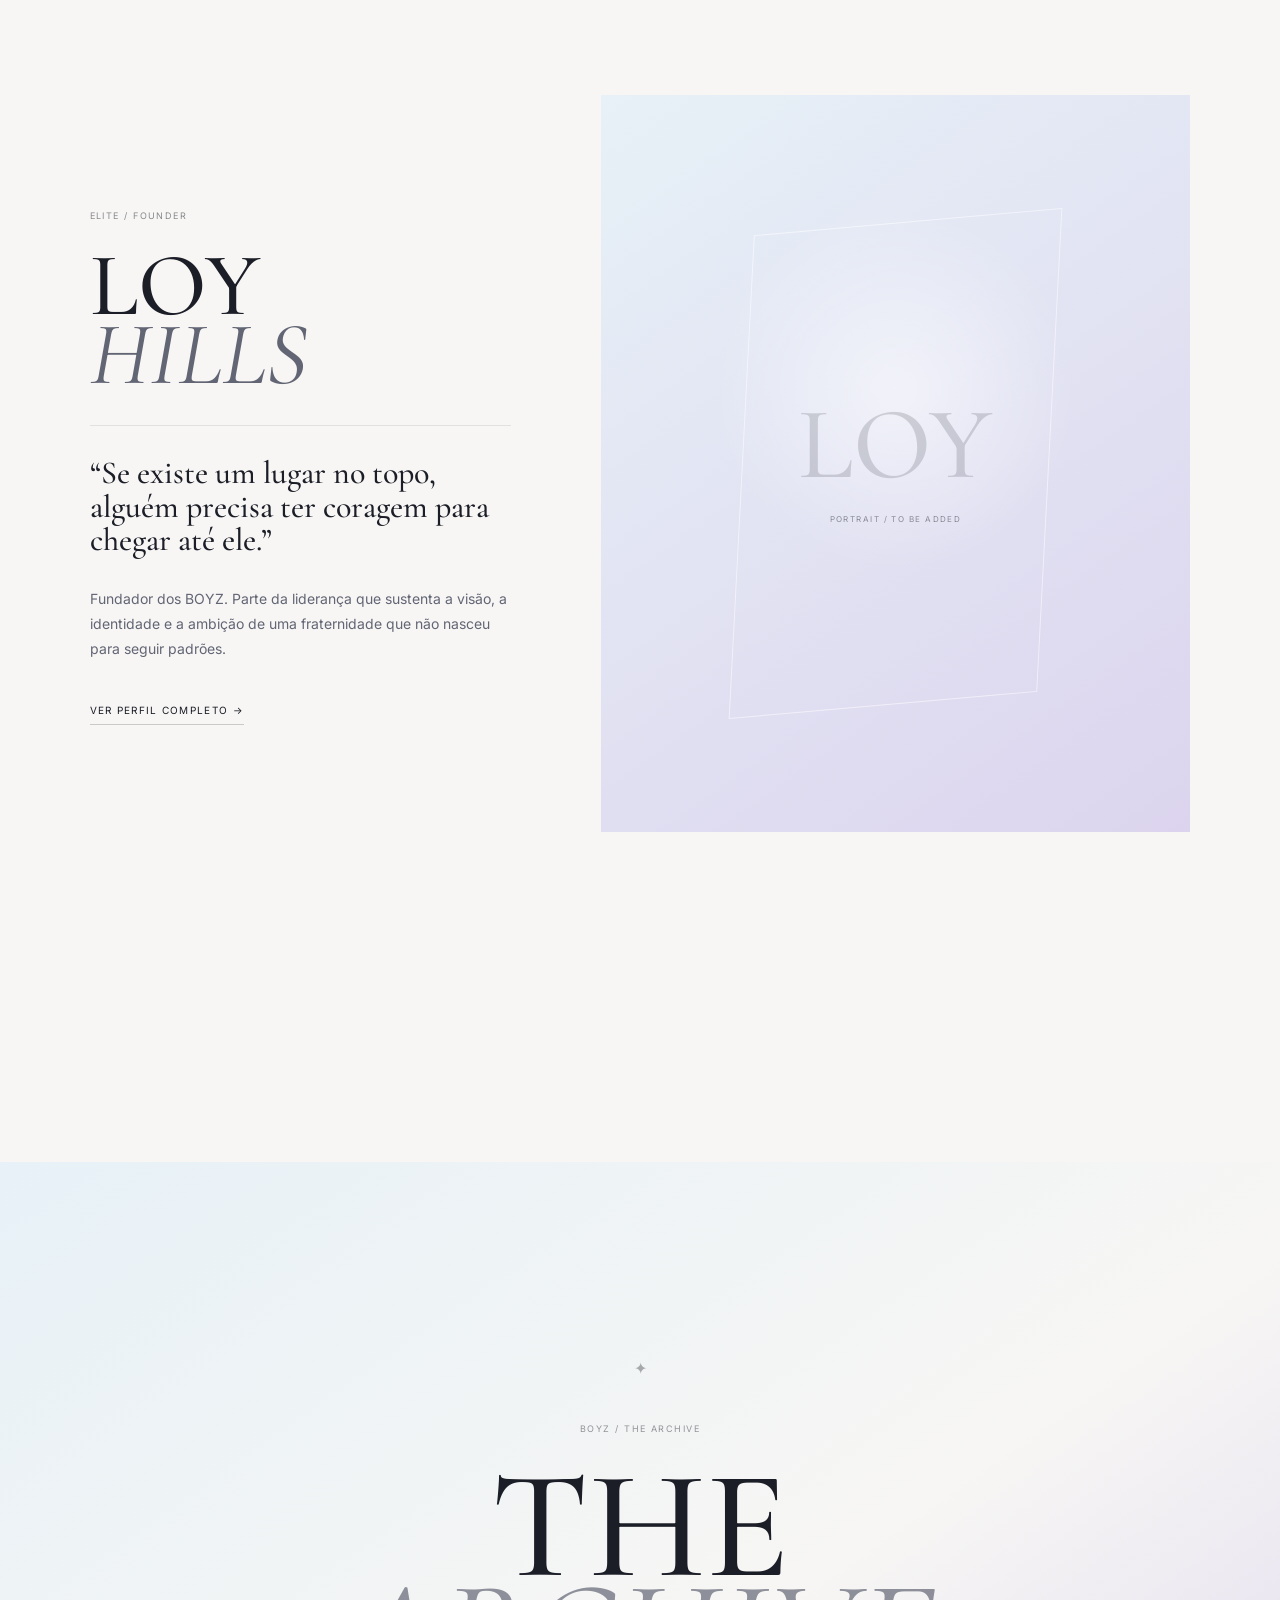
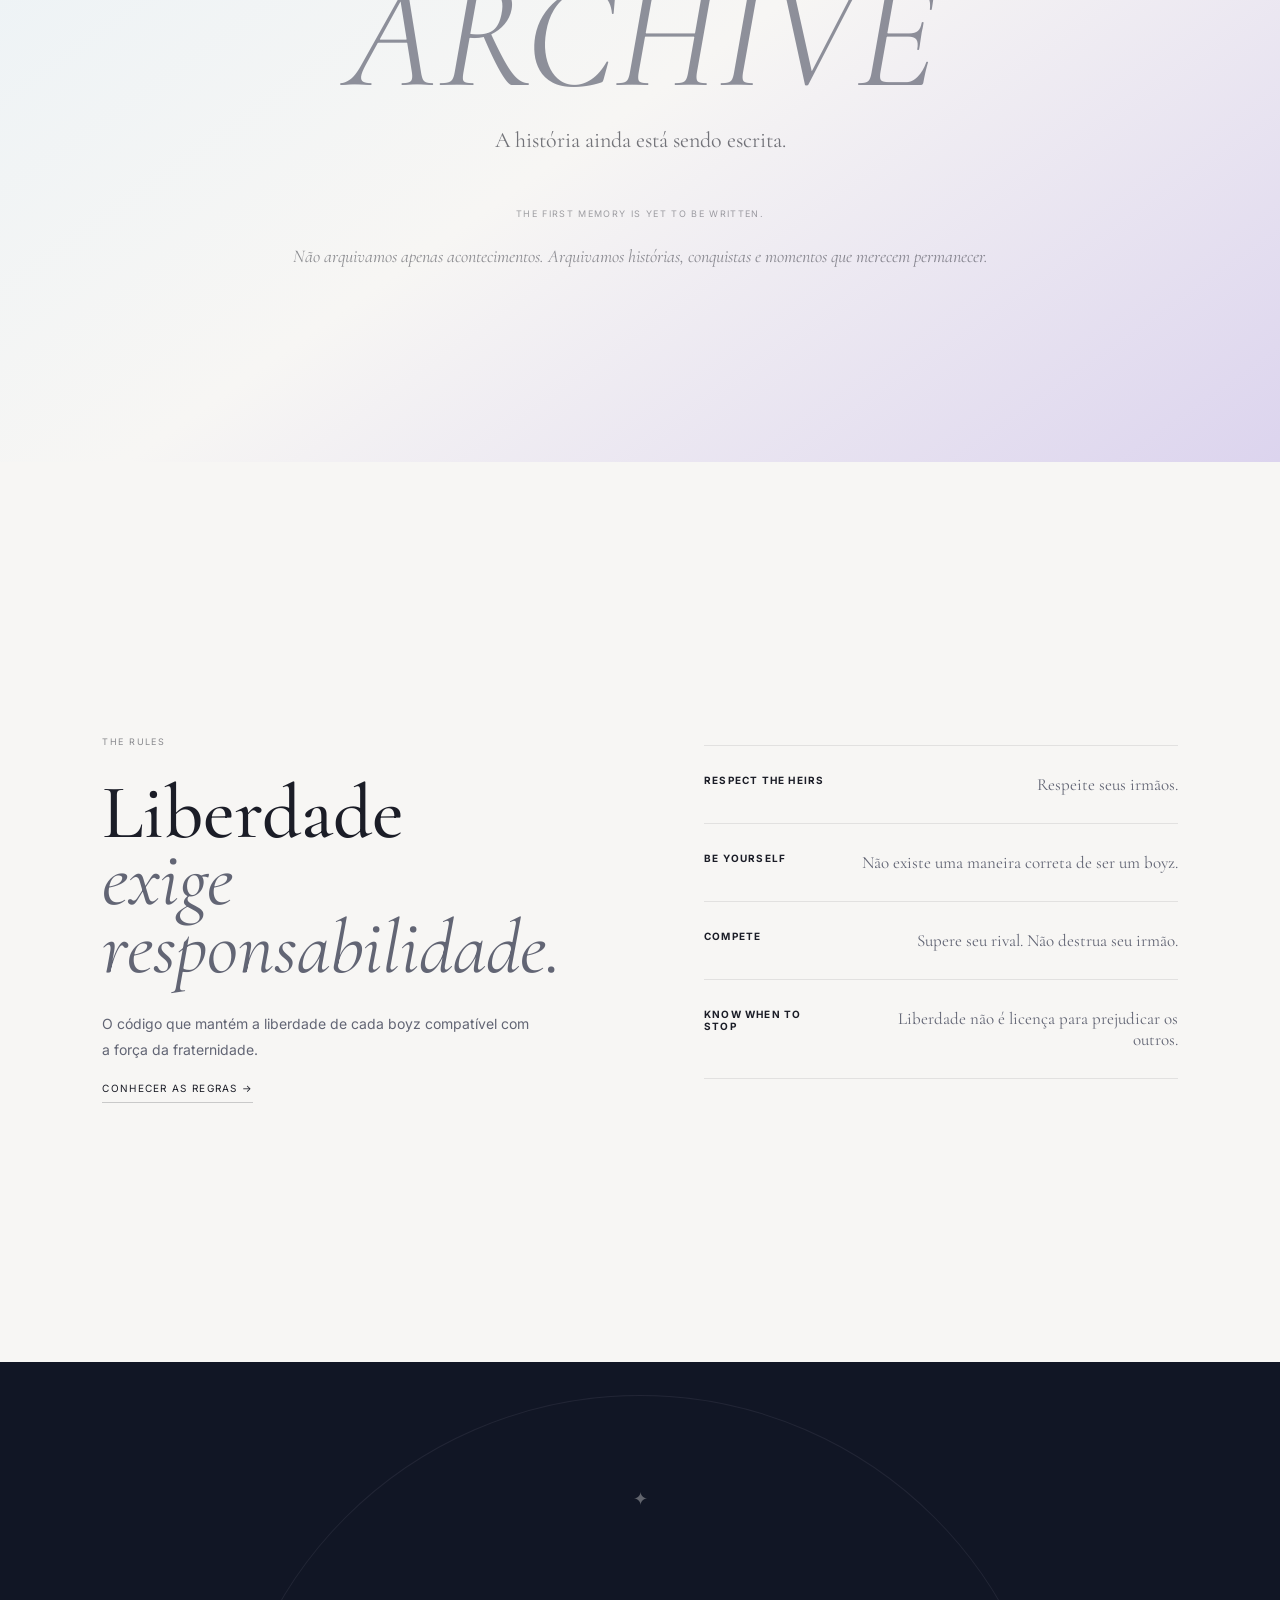
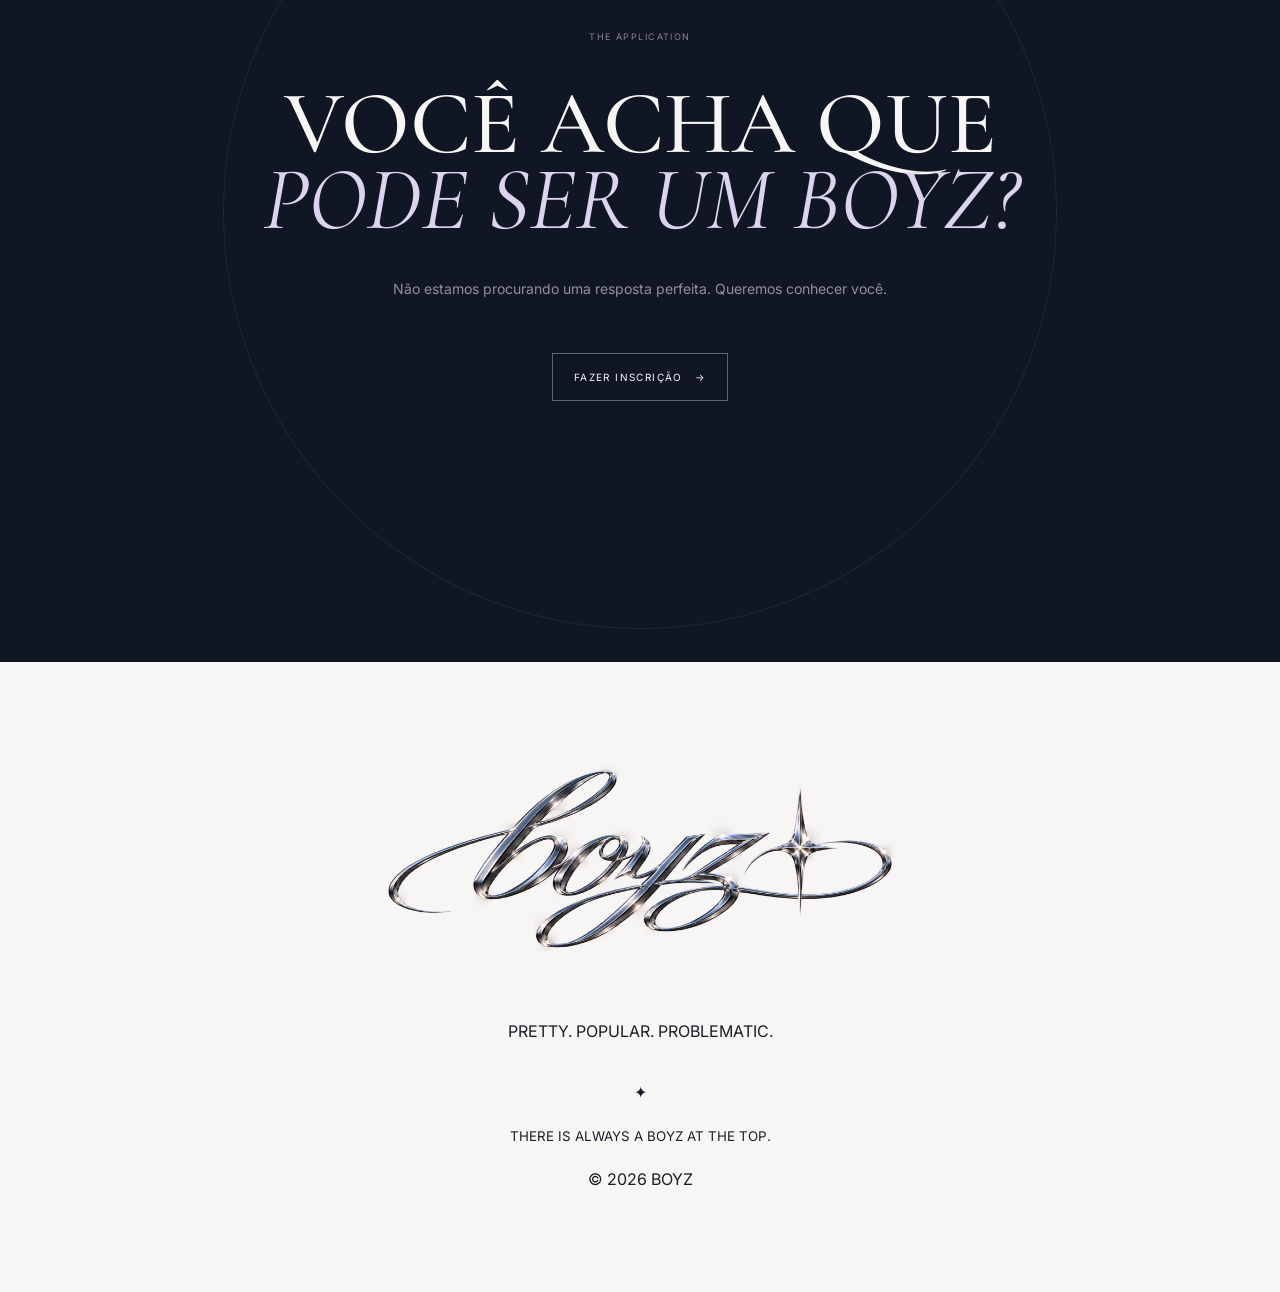
==== commit 35cdbfda: "boyz v1" ====
--- a/index.html
+++ b/index.html
@@ -22,11 +22,11 @@
 <main id="main">
 <section class="hero" id="home"><div class="hero-glow"></div><div class="hero-center reveal"><img class="hero-logo" src="assets/logo-primary.png" alt="BOYZ"><p>THERE IS ALWAYS A BOYZ AT THE TOP.</p></div><div class="scroll">SCROLL TO DISCOVER ↓</div></section>
 <section class="philosophy" aria-label="Filosofia"><div class="reveal"><p>VOCÊ PODE SER<br>QUEM QUISER.</p><span>✦</span><p class="soft">MAS SEJA O MELHOR<br>QUE PUDER SER.</p></div></section>
-<section class="who" id="quem-somos"><div class="who-image media-frame media-feature reveal"><div class="concept-art"><span>BOYZ</span><small>FREEDOM / EXCELLENCE</small></div><div class="image-note">WHO WE ARE / 01</div></div><div class="who-copy reveal"><small>WHO WE ARE</small><h2>BOYZ</h2><p>Uma fraternidade masculina construída sobre liberdade, individualidade, ambição, excelência e irmandade.</p><p>Não existe uma única maneira de ser um boyz. Existe a liberdade de descobrir quem você é ,  e a escolha de transformar isso em algo extraordinário.</p><a href="concept.html">CONHECER O CONCEITO <span>→</span></a></div></section>
-<section class="lore" id="lore"><div class="lore-image media-frame media-cinematic reveal"><div class="cinematic-art"><span>THE<br>FIRST<br>BOYZ</span><small>AN IDEA BEFORE A NAME</small></div></div><div class="lore-copy reveal"><small>BOYZ / LORE</small><h2>Antes de existir uma fraternidade,<br><em>existiu uma ideia.</em></h2><p>Por muito tempo, disseram aos homens como deveriam ser. Até que alguns decidiram que não precisavam escolher.</p><a href="lore.html">CONHECER A LORE <span>→</span></a></div></section>
+<section class="who" id="quem-somos"><div class="who-image media-frame media-feature reveal"><div class="concept-art"><span>BOYZ</span><small>FREEDOM / EXCELLENCE</small></div><div class="image-note">WHO WE ARE / 01</div></div><div class="who-copy reveal"><small>WHO WE ARE</small><h2>BOYZ</h2><p>Uma fraternidade masculina construída sobre liberdade, individualidade, ambição, excelência e irmandade.</p><p>Não existe uma única maneira de ser um boyz. Existe a liberdade de descobrir quem você é e a escolha de transformar isso em algo extraordinário.</p><a href="concept.html">CONHECER O CONCEITO <span>→</span></a></div></section>
+<section class="lore" id="lore"><div class="lore-image media-frame media-cinematic reveal"><div class="cinematic-art"><span>THE<br>FIRST<br>BOYZ</span><small>AN IDEA BEFORE A NAME</small></div></div><div class="lore-copy reveal"><small>BOYZ / LORE</small><h2>Antes de existir uma fraternidade,<br><em>existiu uma ideia.</em></h2><p>Por muito tempo, disseram aos homens como deveriam ser. Até que alguns decidiram que não precisavam escolher entre uma versão e outra de si mesmos.</p><a href="lore.html">CONHECER A LORE <span>→</span></a></div></section>
 <section class="standard" id="conceito"><div class="standard-top reveal"><p>NÃO EXISTE UM TIPO<br>DE BOYZ.</p><span>✦</span><p class="soft">EXISTE UM PADRÃO.</p></div><div class="pillars"><span>LIBERDADE</span><span>INDIVIDUALIDADE</span><span>AMBIÇÃO</span><span>EXCELÊNCIA</span><span>IRMANDADE</span></div><p class="standard-close reveal">Não queremos que todos sejam iguais. Queremos que cada boyz tenha algo que o torne <em>impossível de substituir.</em></p><small>THERE IS ALWAYS A BOYZ AT THE TOP.</small></section>
 <section class="beasts" id="boyz"><div class="section-label"><span>THE BOYZ</span><span>DIFERENTES POR NATUREZA. UNIDOS POR ESCOLHA.</span></div><div class="founder founder-a"><div class="portrait media-frame media-portrait reveal"><div class="portrait-art"><span>JOE</span><small>PORTRAIT / TO BE ADDED</small></div></div><div class="profile reveal"><small>ELITE / FOUNDER</small><h2>JOE<br><em>HILLS</em></h2><div class="profile-line"></div><blockquote>“Não preciso ser o maior para ocupar espaço. Preciso ser impossível de ignorar.”</blockquote><p>Fundador dos BOYZ. Um dos homens responsáveis por transformar uma ideia em uma fraternidade construída sobre liberdade, ambição e excelência.</p><button class="text-button" data-profile="joe">VER PERFIL COMPLETO →</button></div></div><div class="founder founder-b"><div class="profile reveal"><small>ELITE / FOUNDER</small><h2>LOY<br><em>HILLS</em></h2><div class="profile-line"></div><blockquote>“Se existe um lugar no topo, alguém precisa ter coragem para chegar até ele.”</blockquote><p>Fundador dos BOYZ. Parte da liderança que sustenta a visão, a identidade e a ambição de uma fraternidade que não nasceu para seguir padrões.</p><button class="text-button" data-profile="loy">VER PERFIL COMPLETO →</button></div><div class="portrait media-frame media-portrait reveal"><div class="portrait-art"><span>LOY</span><small>PORTRAIT / TO BE ADDED</small></div></div></div></section>
-<section class="archive" id="archive"><div class="reveal"><span>✦</span><small>BOYZ / THE ARCHIVE</small><h2>THE<br><em>ARCHIVE</em></h2><p>A história ainda está sendo escrita.</p><strong>THE FIRST MEMORY IS YET TO BE WRITTEN.</strong><i>Não arquivamos acontecimentos. Arquivamos histórias.</i></div></section>
+<section class="archive" id="archive"><div class="reveal"><span>✦</span><small>BOYZ / THE ARCHIVE</small><h2>THE<br><em>ARCHIVE</em></h2><p>A história ainda está sendo escrita.</p><strong>THE FIRST MEMORY IS YET TO BE WRITTEN.</strong><i>Não arquivamos apenas acontecimentos. Arquivamos histórias, conquistas e momentos que merecem permanecer.</i></div></section>
 <section class="rules" id="regras"><div class="rules-intro reveal"><small>THE RULES</small><h2>Liberdade<br><em>exige responsabilidade.</em></h2><p>O código que mantém a liberdade de cada boyz compatível com a força da fraternidade.</p><a class="text-button" href="rules.html">CONHECER AS REGRAS →</a></div><div class="rule-list reveal"><p><b>RESPECT THE HEIRS</b><span>Respeite seus irmãos.</span></p><p><b>BE YOURSELF</b><span>Não existe uma maneira correta de ser um boyz.</span></p><p><b>COMPETE</b><span>Supere seu rival. Não destrua seu irmão.</span></p><p><b>KNOW WHEN TO STOP</b><span>Liberdade não é licença para prejudicar os outros.</span></p></div></section>
 <section class="recruitment" id="recrutamento"><div class="recruitment-mark">✦</div><div class="reveal"><small>THE APPLICATION</small><h2>VOCÊ ACHA QUE<br><em>PODE SER UM BOYZ?</em></h2><p>Não estamos procurando uma resposta perfeita. Queremos conhecer você.</p><a class="primary-cta" href="application.html">FAZER INSCRIÇÃO <span>→</span></a></div></section>
 
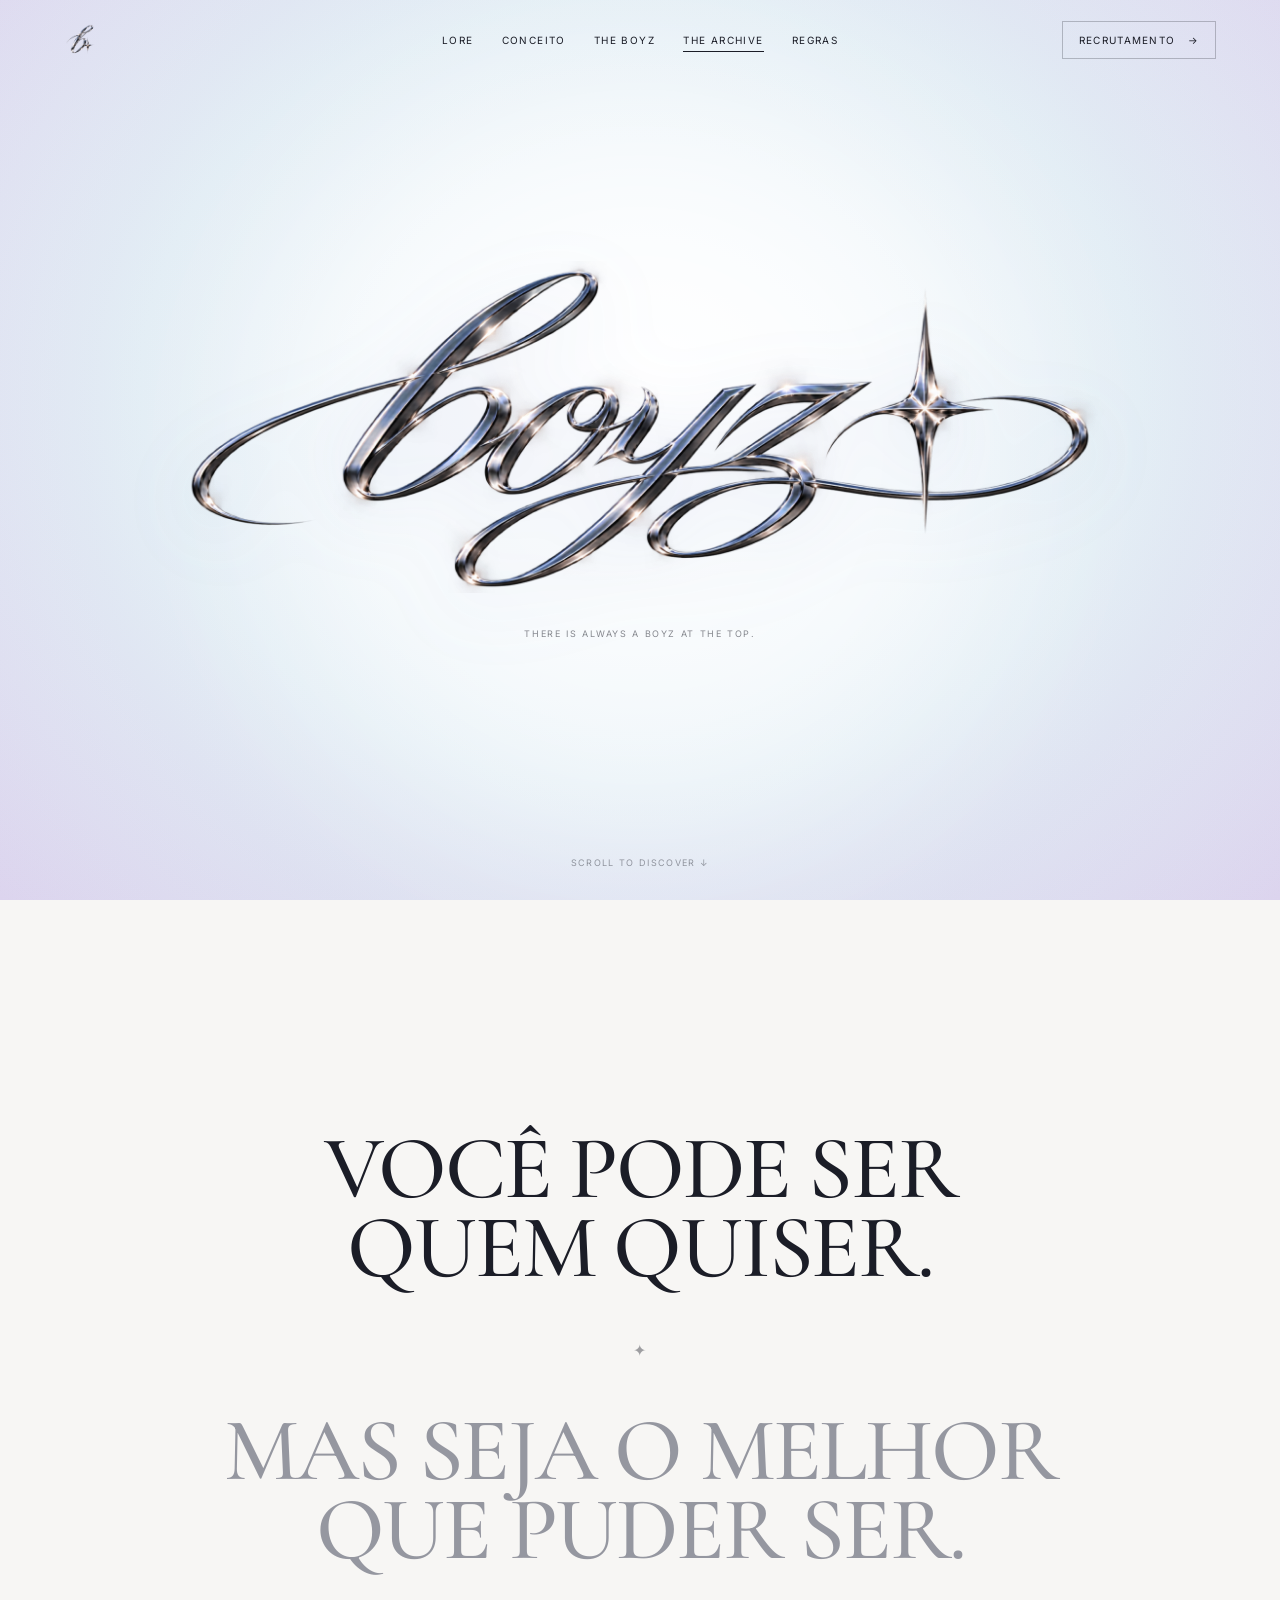
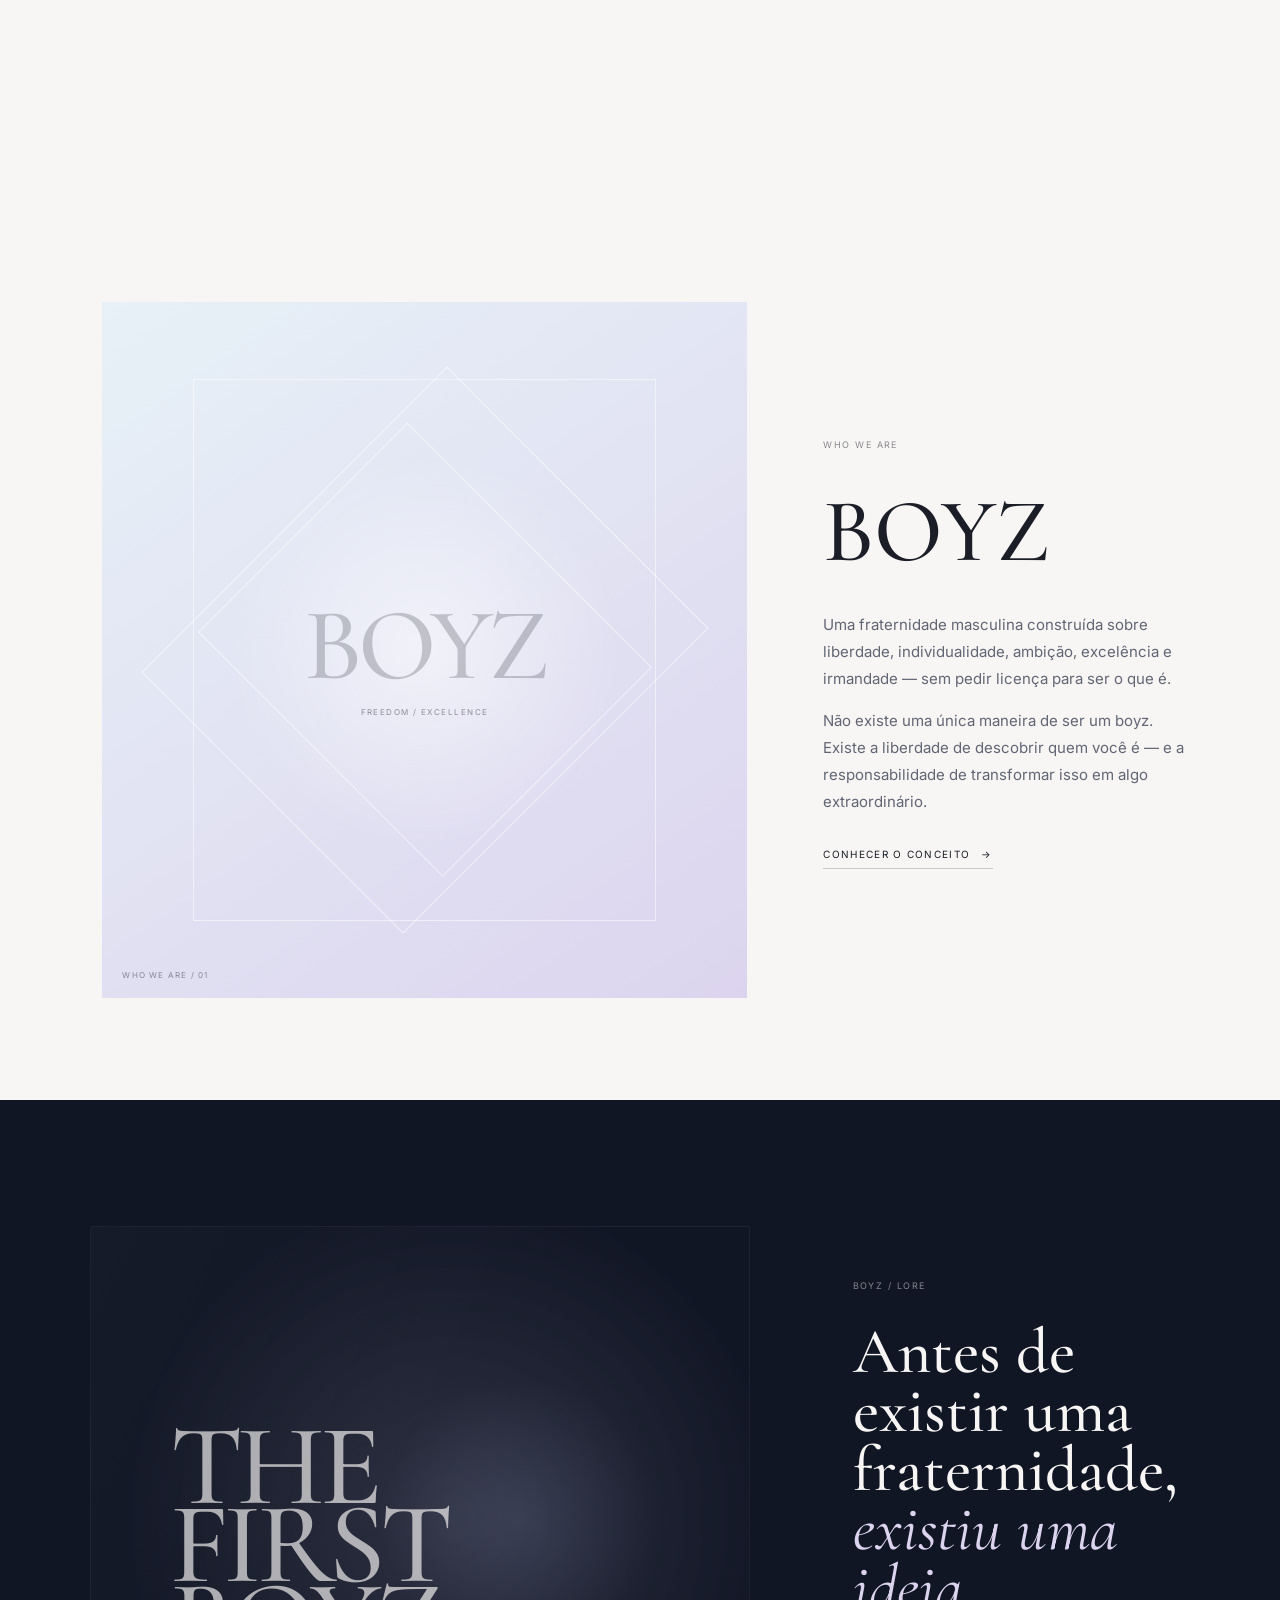
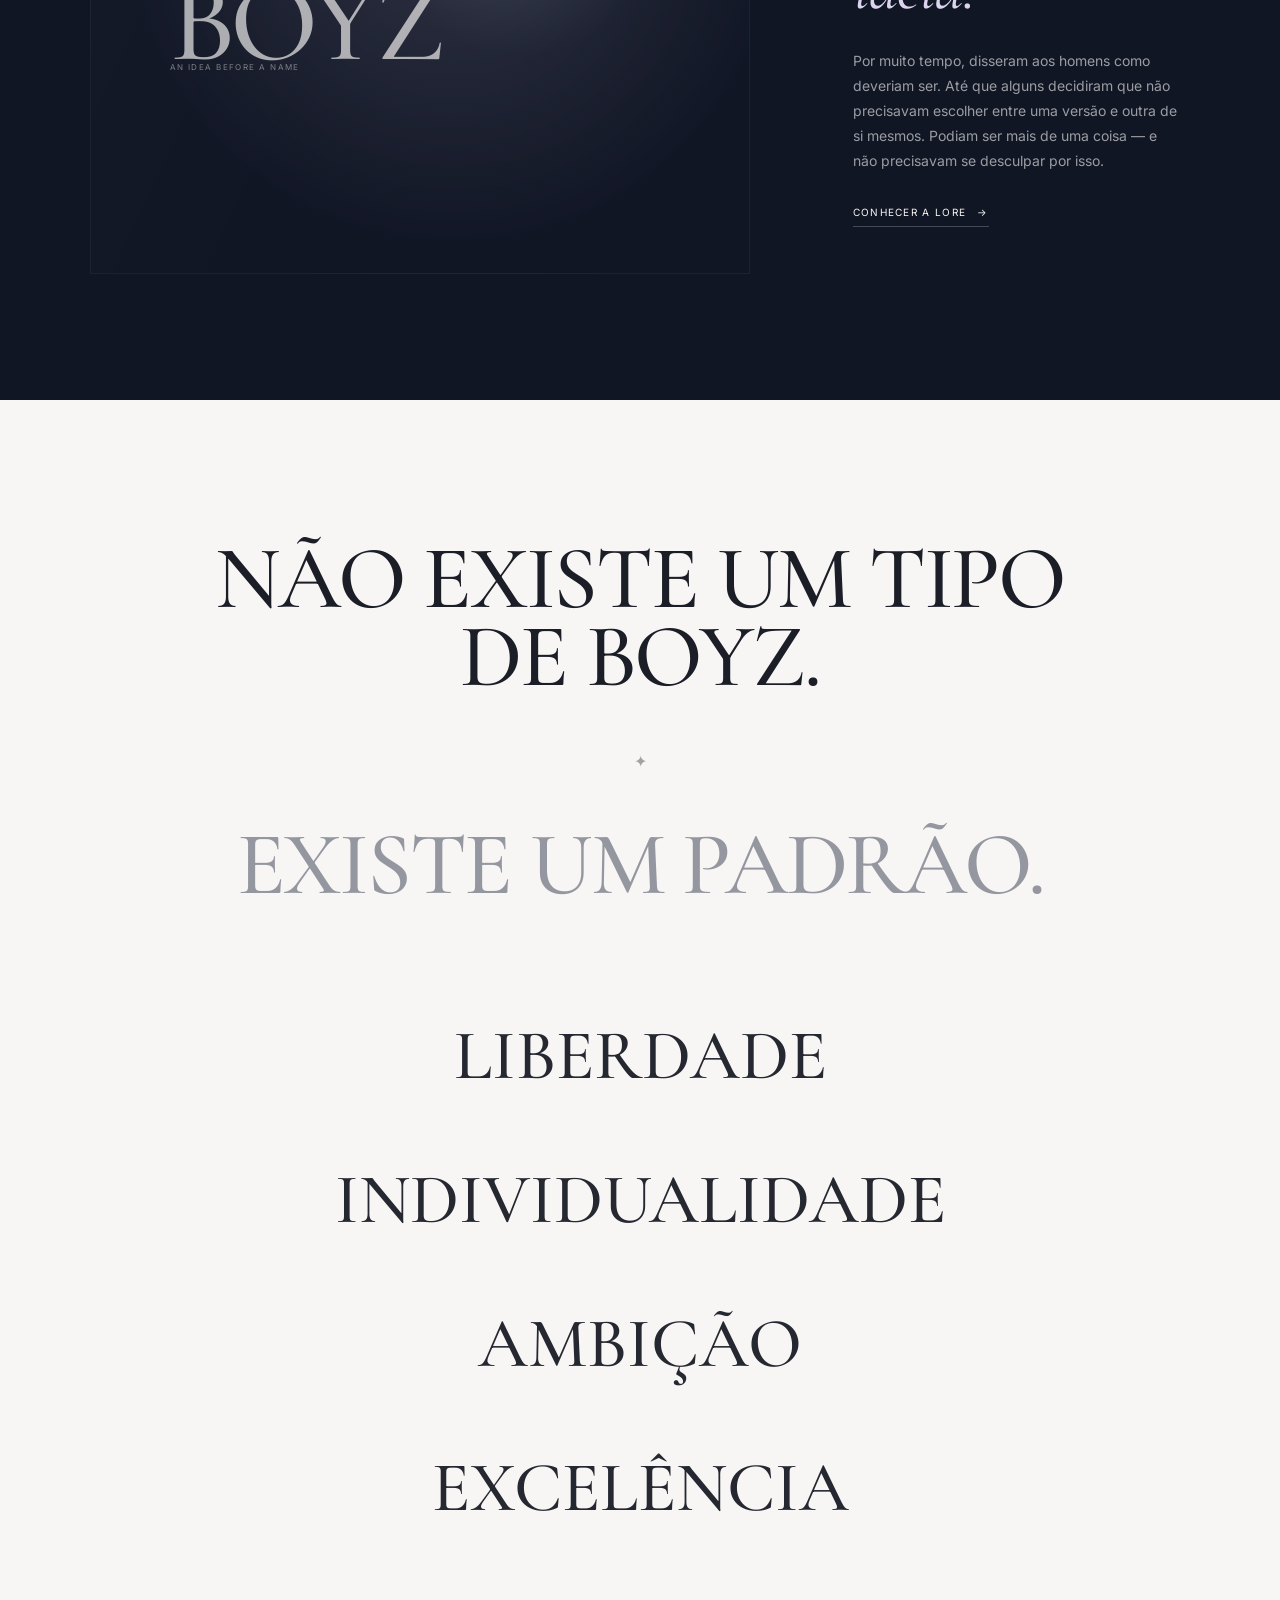
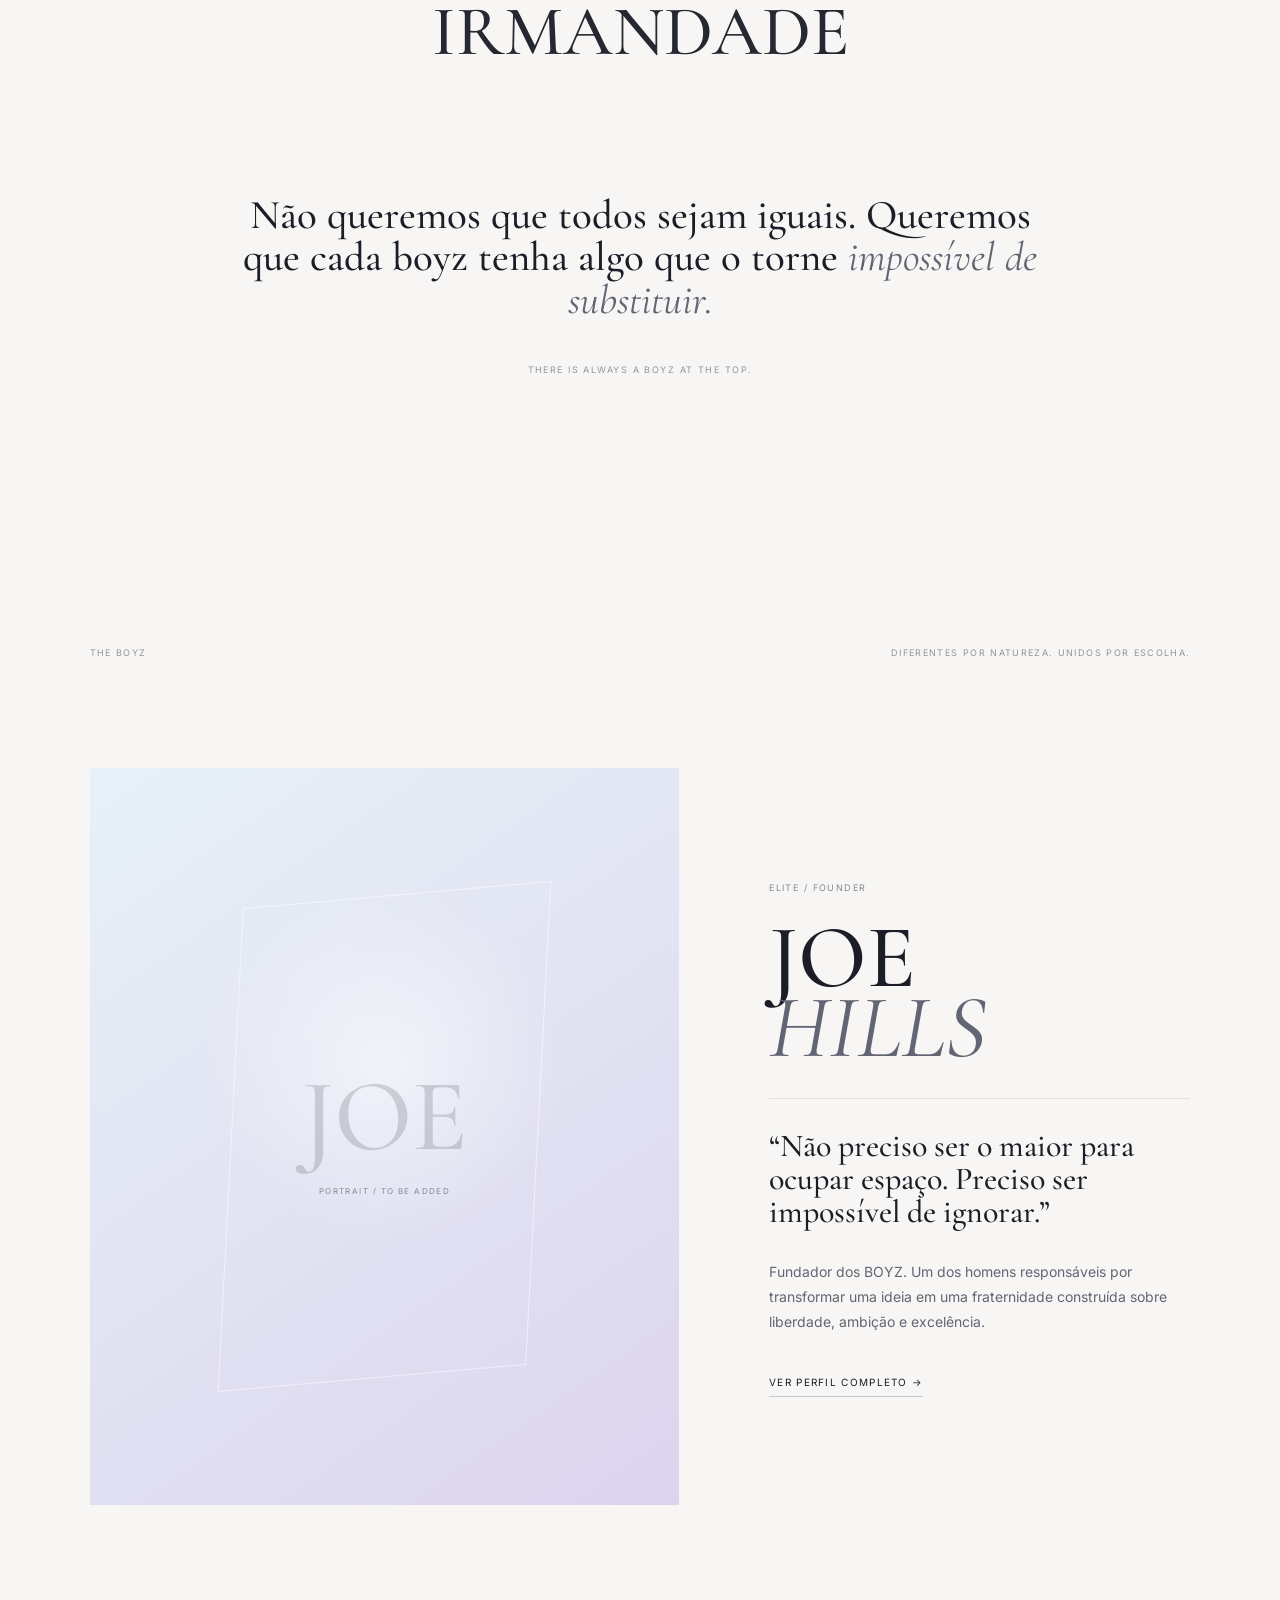
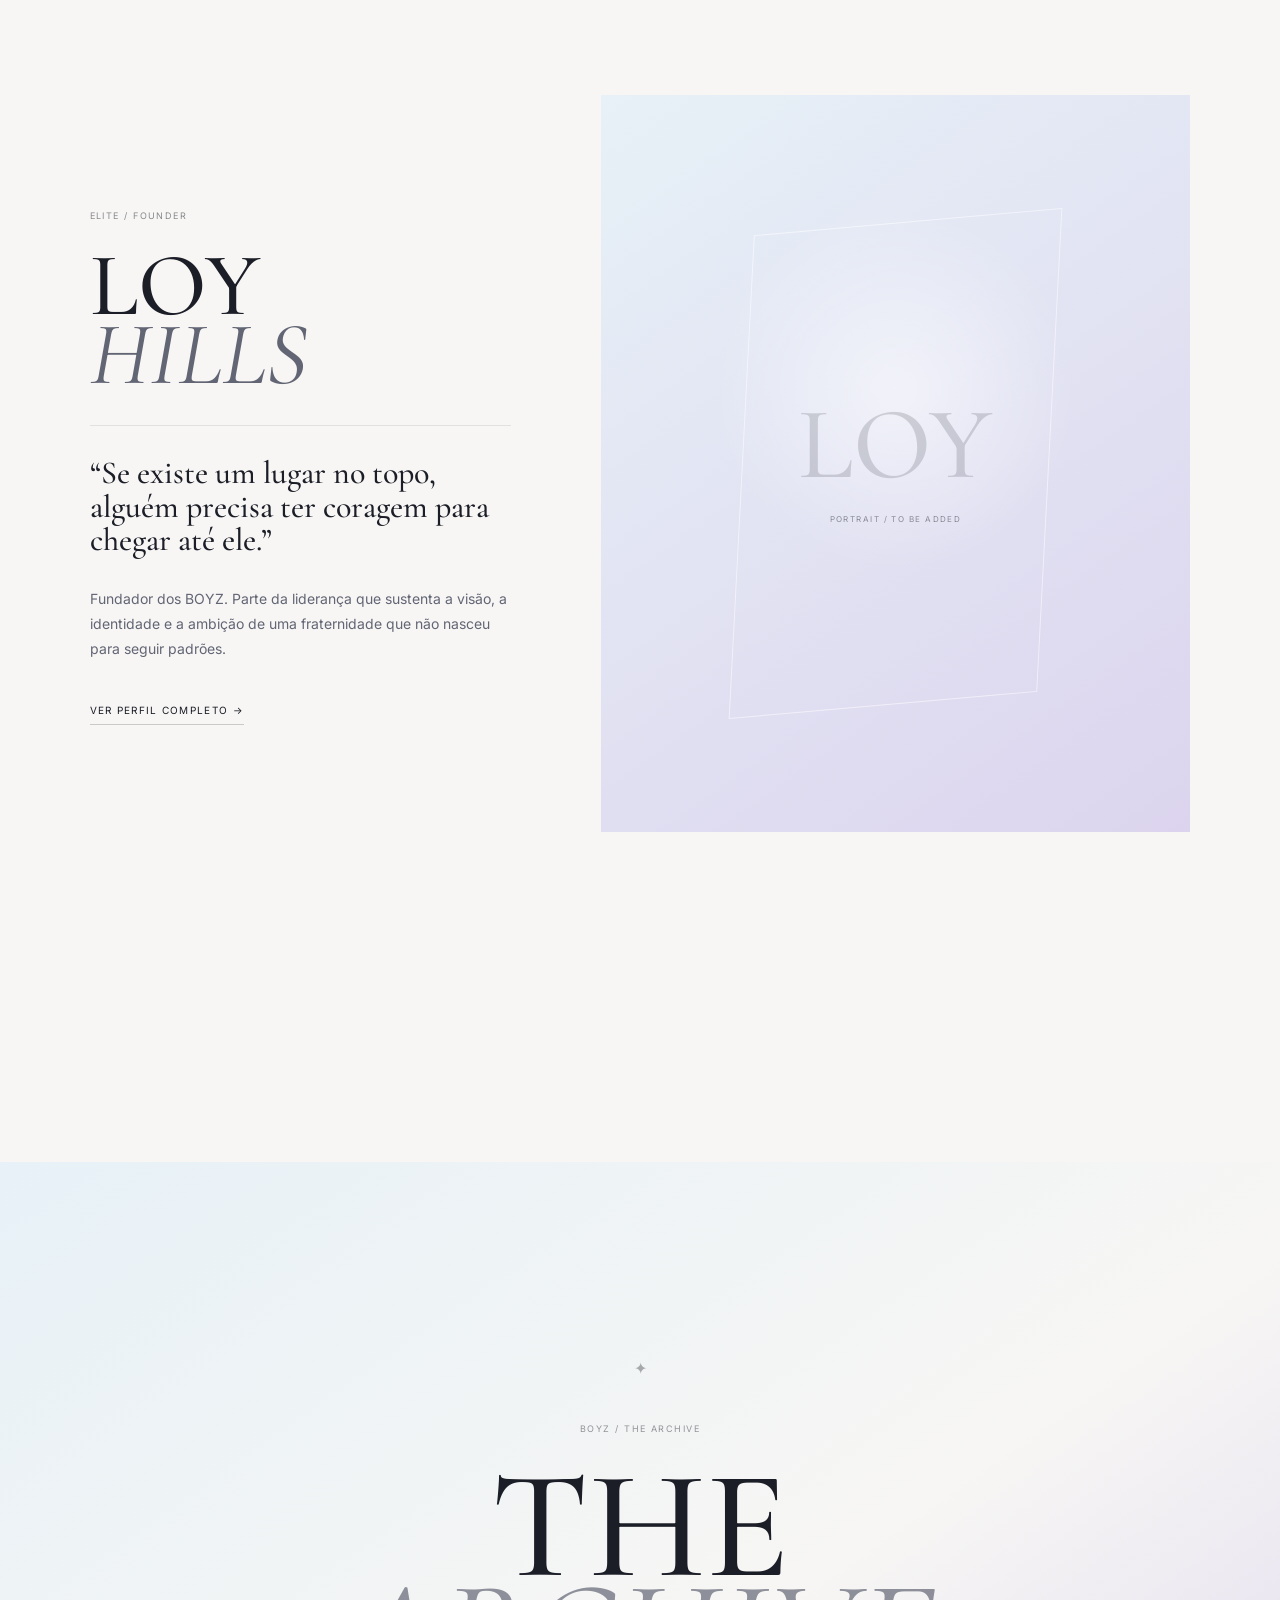
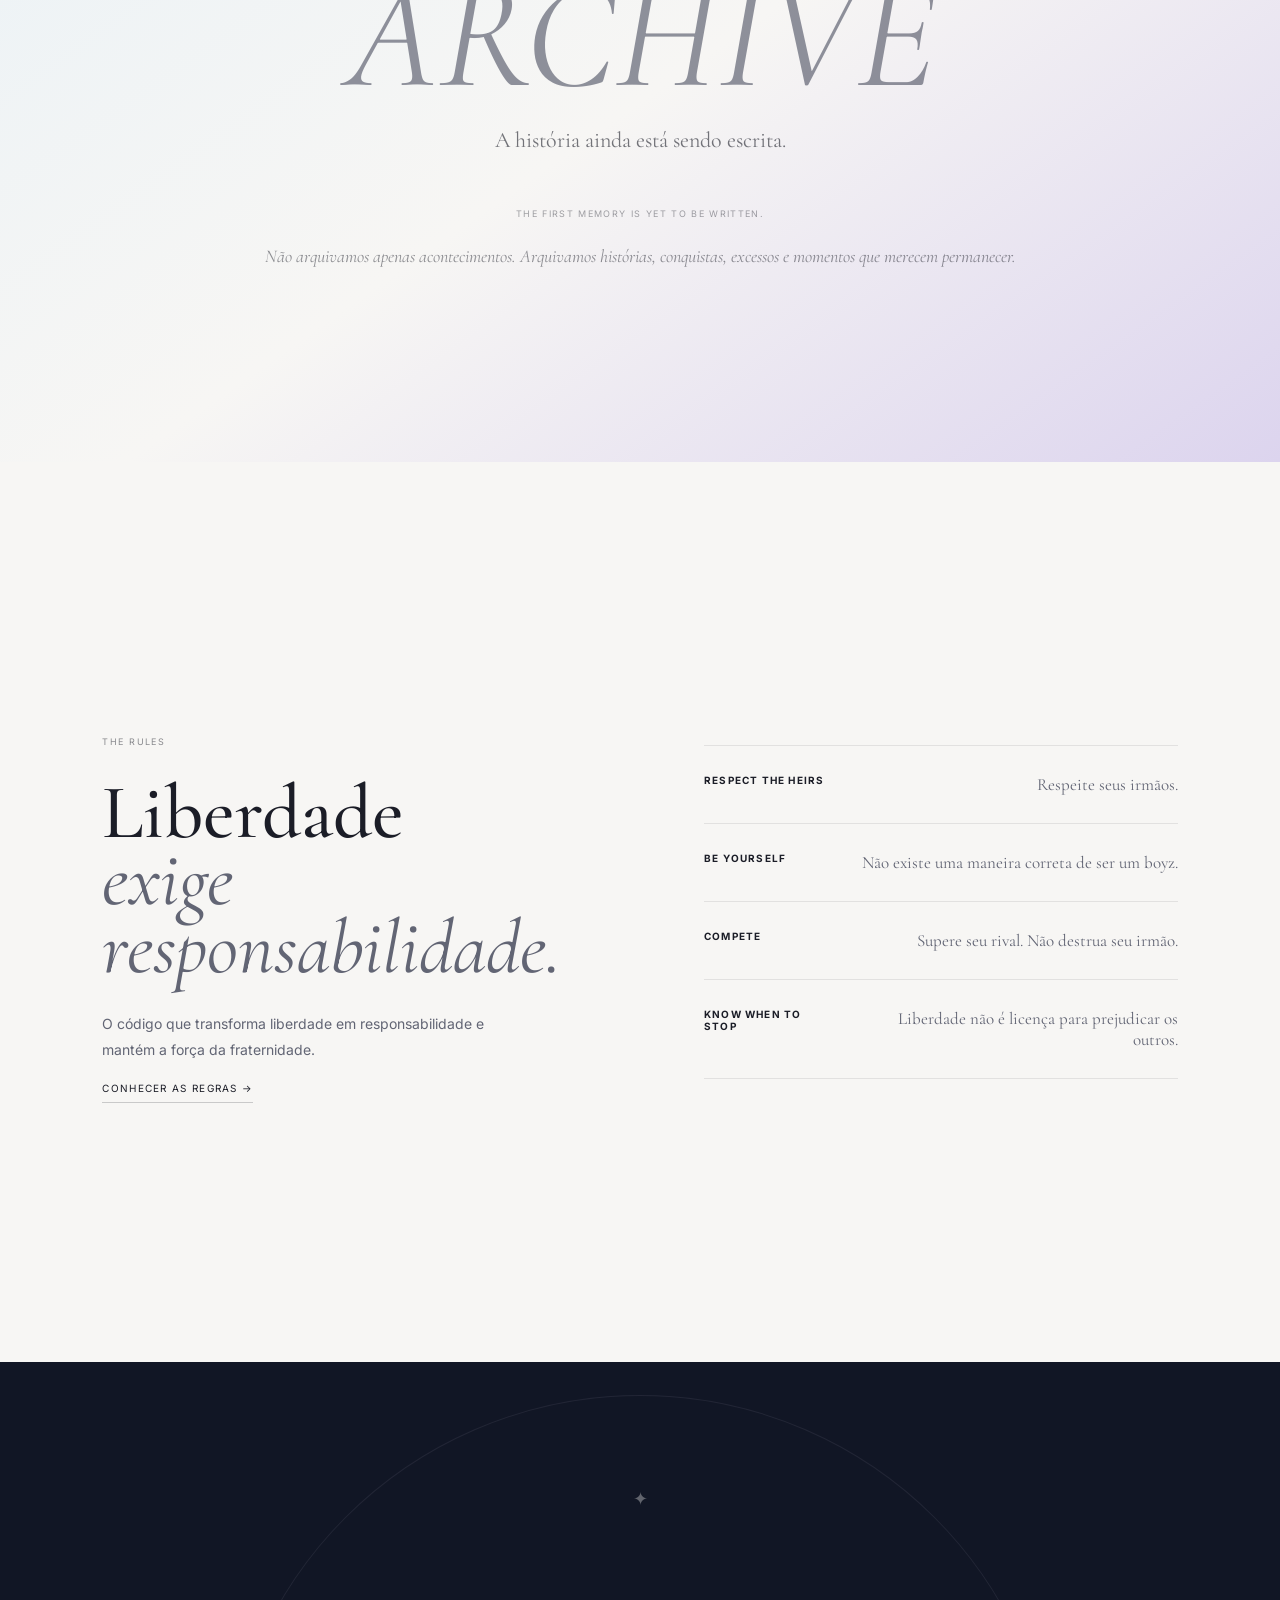
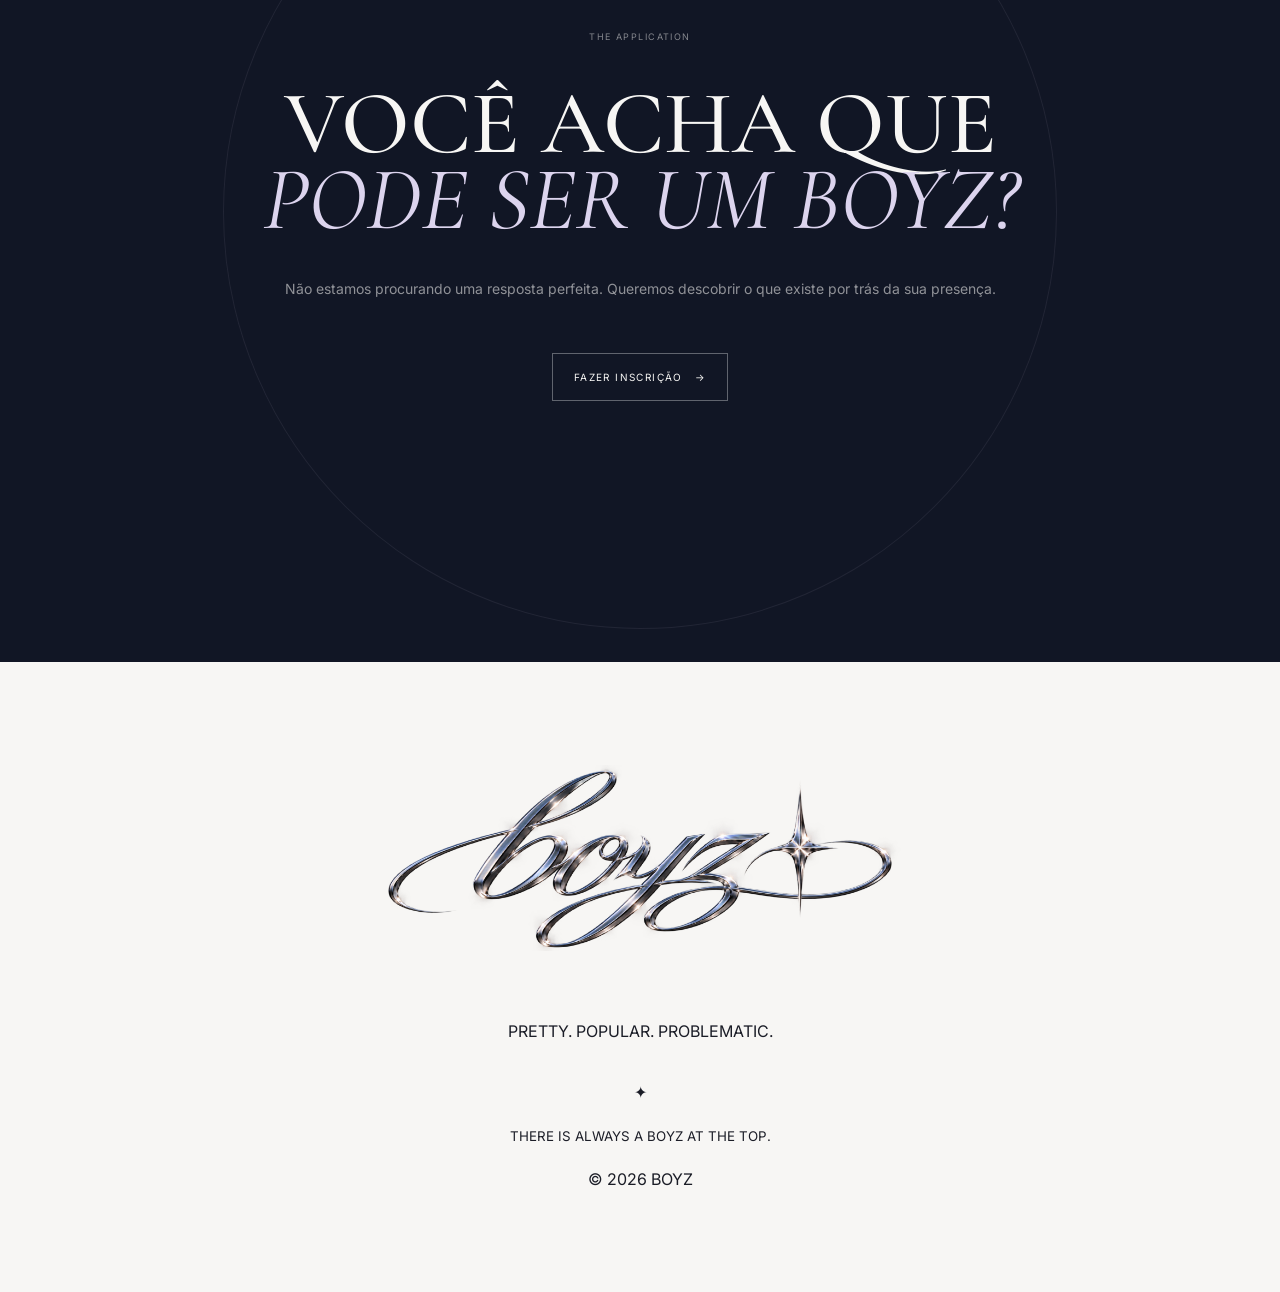
==== commit 802aa15a: "boyz v2" ====
--- a/index.html
+++ b/index.html
@@ -22,13 +22,13 @@
 <main id="main">
 <section class="hero" id="home"><div class="hero-glow"></div><div class="hero-center reveal"><img class="hero-logo" src="assets/logo-primary.png" alt="BOYZ"><p>THERE IS ALWAYS A BOYZ AT THE TOP.</p></div><div class="scroll">SCROLL TO DISCOVER ↓</div></section>
 <section class="philosophy" aria-label="Filosofia"><div class="reveal"><p>VOCÊ PODE SER<br>QUEM QUISER.</p><span>✦</span><p class="soft">MAS SEJA O MELHOR<br>QUE PUDER SER.</p></div></section>
-<section class="who" id="quem-somos"><div class="who-image media-frame media-feature reveal"><div class="concept-art"><span>BOYZ</span><small>FREEDOM / EXCELLENCE</small></div><div class="image-note">WHO WE ARE / 01</div></div><div class="who-copy reveal"><small>WHO WE ARE</small><h2>BOYZ</h2><p>Uma fraternidade masculina construída sobre liberdade, individualidade, ambição, excelência e irmandade.</p><p>Não existe uma única maneira de ser um boyz. Existe a liberdade de descobrir quem você é e a escolha de transformar isso em algo extraordinário.</p><a href="concept.html">CONHECER O CONCEITO <span>→</span></a></div></section>
-<section class="lore" id="lore"><div class="lore-image media-frame media-cinematic reveal"><div class="cinematic-art"><span>THE<br>FIRST<br>BOYZ</span><small>AN IDEA BEFORE A NAME</small></div></div><div class="lore-copy reveal"><small>BOYZ / LORE</small><h2>Antes de existir uma fraternidade,<br><em>existiu uma ideia.</em></h2><p>Por muito tempo, disseram aos homens como deveriam ser. Até que alguns decidiram que não precisavam escolher entre uma versão e outra de si mesmos.</p><a href="lore.html">CONHECER A LORE <span>→</span></a></div></section>
+<section class="who" id="quem-somos"><div class="who-image media-frame media-feature reveal"><div class="concept-art"><span>BOYZ</span><small>FREEDOM / EXCELLENCE</small></div><div class="image-note">WHO WE ARE / 01</div></div><div class="who-copy reveal"><small>WHO WE ARE</small><h2>BOYZ</h2><p>Uma fraternidade masculina construída sobre liberdade, individualidade, ambição, excelência e irmandade — sem pedir licença para ser o que é.</p><p>Não existe uma única maneira de ser um boyz. Existe a liberdade de descobrir quem você é — e a responsabilidade de transformar isso em algo extraordinário.</p><a href="concept.html">CONHECER O CONCEITO <span>→</span></a></div></section>
+<section class="lore" id="lore"><div class="lore-image media-frame media-cinematic reveal"><div class="cinematic-art"><span>THE<br>FIRST<br>BOYZ</span><small>AN IDEA BEFORE A NAME</small></div></div><div class="lore-copy reveal"><small>BOYZ / LORE</small><h2>Antes de existir uma fraternidade,<br><em>existiu uma ideia.</em></h2><p>Por muito tempo, disseram aos homens como deveriam ser. Até que alguns decidiram que não precisavam escolher entre uma versão e outra de si mesmos. Podiam ser mais de uma coisa — e não precisavam se desculpar por isso.</p><a href="lore.html">CONHECER A LORE <span>→</span></a></div></section>
 <section class="standard" id="conceito"><div class="standard-top reveal"><p>NÃO EXISTE UM TIPO<br>DE BOYZ.</p><span>✦</span><p class="soft">EXISTE UM PADRÃO.</p></div><div class="pillars"><span>LIBERDADE</span><span>INDIVIDUALIDADE</span><span>AMBIÇÃO</span><span>EXCELÊNCIA</span><span>IRMANDADE</span></div><p class="standard-close reveal">Não queremos que todos sejam iguais. Queremos que cada boyz tenha algo que o torne <em>impossível de substituir.</em></p><small>THERE IS ALWAYS A BOYZ AT THE TOP.</small></section>
 <section class="beasts" id="boyz"><div class="section-label"><span>THE BOYZ</span><span>DIFERENTES POR NATUREZA. UNIDOS POR ESCOLHA.</span></div><div class="founder founder-a"><div class="portrait media-frame media-portrait reveal"><div class="portrait-art"><span>JOE</span><small>PORTRAIT / TO BE ADDED</small></div></div><div class="profile reveal"><small>ELITE / FOUNDER</small><h2>JOE<br><em>HILLS</em></h2><div class="profile-line"></div><blockquote>“Não preciso ser o maior para ocupar espaço. Preciso ser impossível de ignorar.”</blockquote><p>Fundador dos BOYZ. Um dos homens responsáveis por transformar uma ideia em uma fraternidade construída sobre liberdade, ambição e excelência.</p><button class="text-button" data-profile="joe">VER PERFIL COMPLETO →</button></div></div><div class="founder founder-b"><div class="profile reveal"><small>ELITE / FOUNDER</small><h2>LOY<br><em>HILLS</em></h2><div class="profile-line"></div><blockquote>“Se existe um lugar no topo, alguém precisa ter coragem para chegar até ele.”</blockquote><p>Fundador dos BOYZ. Parte da liderança que sustenta a visão, a identidade e a ambição de uma fraternidade que não nasceu para seguir padrões.</p><button class="text-button" data-profile="loy">VER PERFIL COMPLETO →</button></div><div class="portrait media-frame media-portrait reveal"><div class="portrait-art"><span>LOY</span><small>PORTRAIT / TO BE ADDED</small></div></div></div></section>
-<section class="archive" id="archive"><div class="reveal"><span>✦</span><small>BOYZ / THE ARCHIVE</small><h2>THE<br><em>ARCHIVE</em></h2><p>A história ainda está sendo escrita.</p><strong>THE FIRST MEMORY IS YET TO BE WRITTEN.</strong><i>Não arquivamos apenas acontecimentos. Arquivamos histórias, conquistas e momentos que merecem permanecer.</i></div></section>
-<section class="rules" id="regras"><div class="rules-intro reveal"><small>THE RULES</small><h2>Liberdade<br><em>exige responsabilidade.</em></h2><p>O código que mantém a liberdade de cada boyz compatível com a força da fraternidade.</p><a class="text-button" href="rules.html">CONHECER AS REGRAS →</a></div><div class="rule-list reveal"><p><b>RESPECT THE HEIRS</b><span>Respeite seus irmãos.</span></p><p><b>BE YOURSELF</b><span>Não existe uma maneira correta de ser um boyz.</span></p><p><b>COMPETE</b><span>Supere seu rival. Não destrua seu irmão.</span></p><p><b>KNOW WHEN TO STOP</b><span>Liberdade não é licença para prejudicar os outros.</span></p></div></section>
-<section class="recruitment" id="recrutamento"><div class="recruitment-mark">✦</div><div class="reveal"><small>THE APPLICATION</small><h2>VOCÊ ACHA QUE<br><em>PODE SER UM BOYZ?</em></h2><p>Não estamos procurando uma resposta perfeita. Queremos conhecer você.</p><a class="primary-cta" href="application.html">FAZER INSCRIÇÃO <span>→</span></a></div></section>
+<section class="archive" id="archive"><div class="reveal"><span>✦</span><small>BOYZ / THE ARCHIVE</small><h2>THE<br><em>ARCHIVE</em></h2><p>A história ainda está sendo escrita.</p><strong>THE FIRST MEMORY IS YET TO BE WRITTEN.</strong><i>Não arquivamos apenas acontecimentos. Arquivamos histórias, conquistas, excessos e momentos que merecem permanecer.</i></div></section>
+<section class="rules" id="regras"><div class="rules-intro reveal"><small>THE RULES</small><h2>Liberdade<br><em>exige responsabilidade.</em></h2><p>O código que transforma liberdade em responsabilidade e mantém a força da fraternidade.</p><a class="text-button" href="rules.html">CONHECER AS REGRAS →</a></div><div class="rule-list reveal"><p><b>RESPECT THE HEIRS</b><span>Respeite seus irmãos.</span></p><p><b>BE YOURSELF</b><span>Não existe uma maneira correta de ser um boyz.</span></p><p><b>COMPETE</b><span>Supere seu rival. Não destrua seu irmão.</span></p><p><b>KNOW WHEN TO STOP</b><span>Liberdade não é licença para prejudicar os outros.</span></p></div></section>
+<section class="recruitment" id="recrutamento"><div class="recruitment-mark">✦</div><div class="reveal"><small>THE APPLICATION</small><h2>VOCÊ ACHA QUE<br><em>PODE SER UM BOYZ?</em></h2><p>Não estamos procurando uma resposta perfeita. Queremos descobrir o que existe por trás da sua presença.</p><a class="primary-cta" href="application.html">FAZER INSCRIÇÃO <span>→</span></a></div></section>
 
 <footer><img class="footer-logo" src="assets/logo-primary.png" alt="BOYZ"><p>PRETTY. POPULAR. PROBLEMATIC.</p><span>✦</span><small>THERE IS ALWAYS A BOYZ AT THE TOP.</small><label>© 2026 BOYZ</label></footer>
 </main>
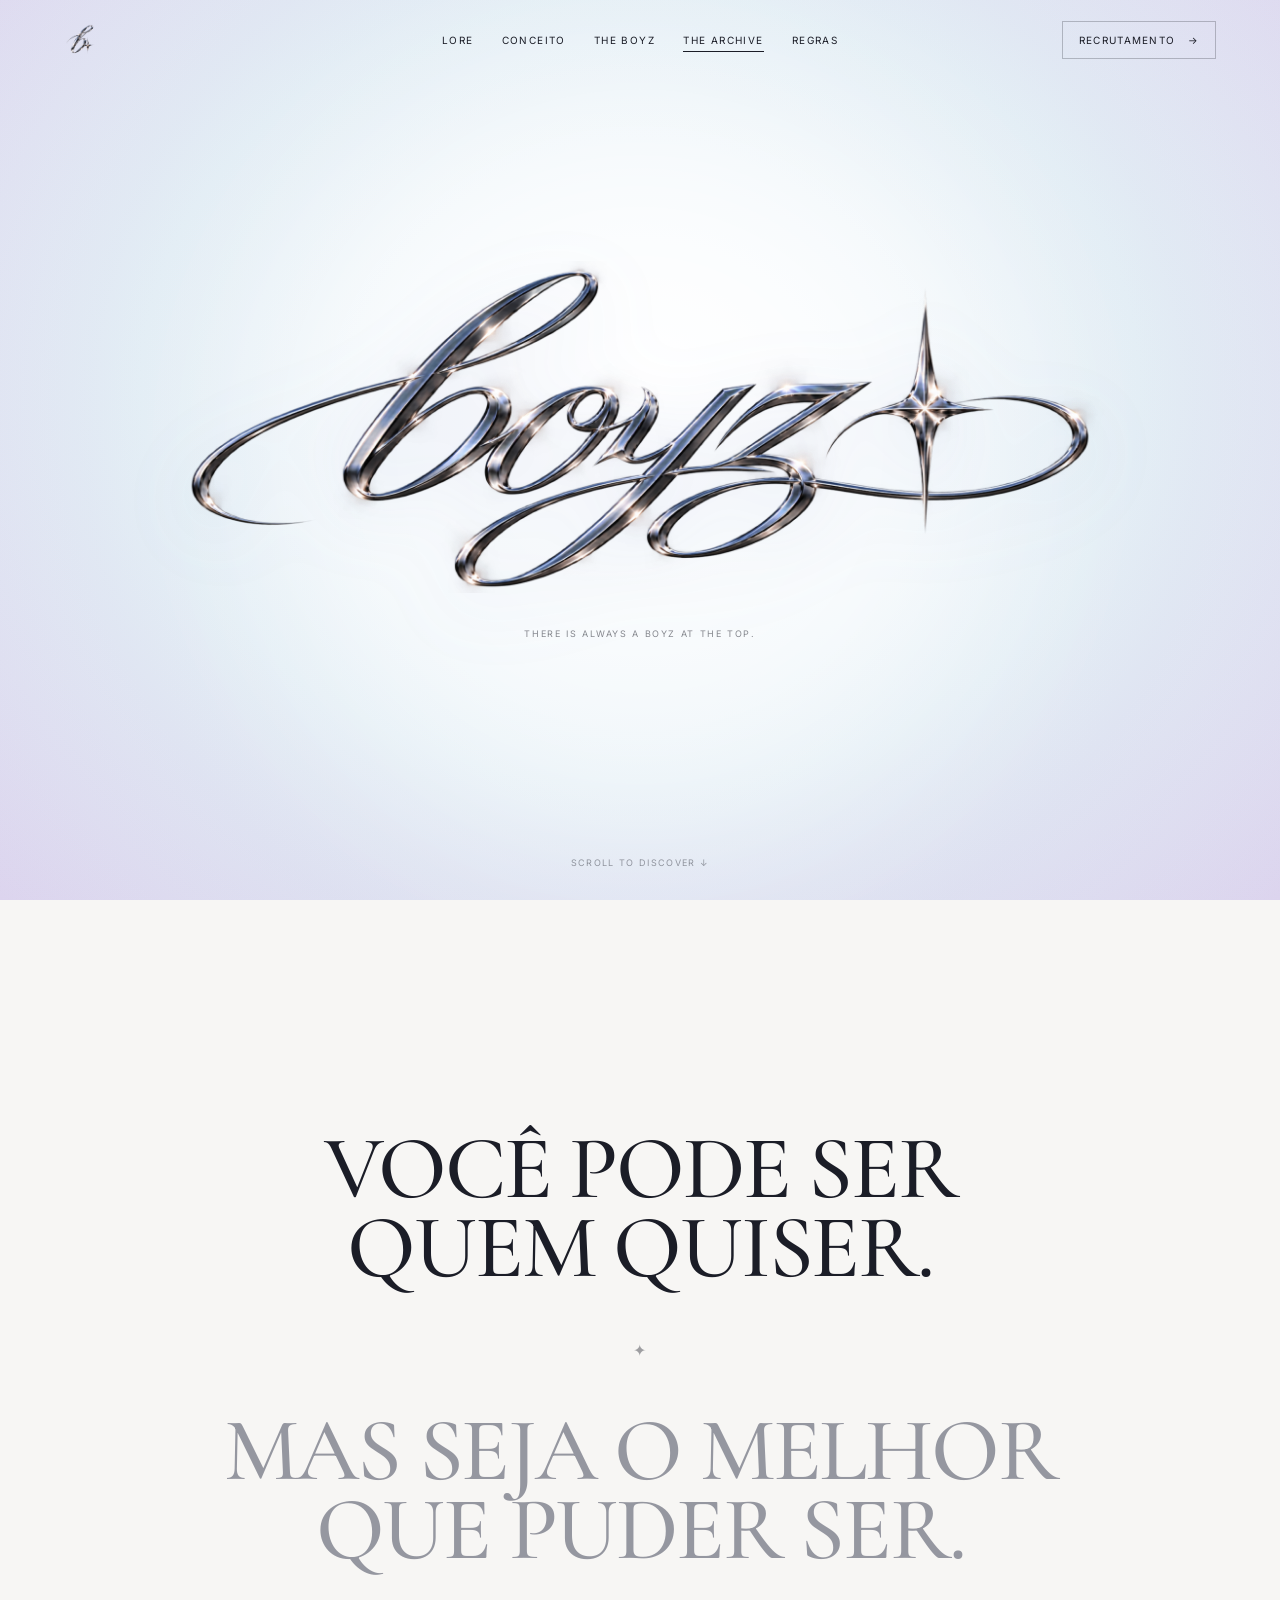
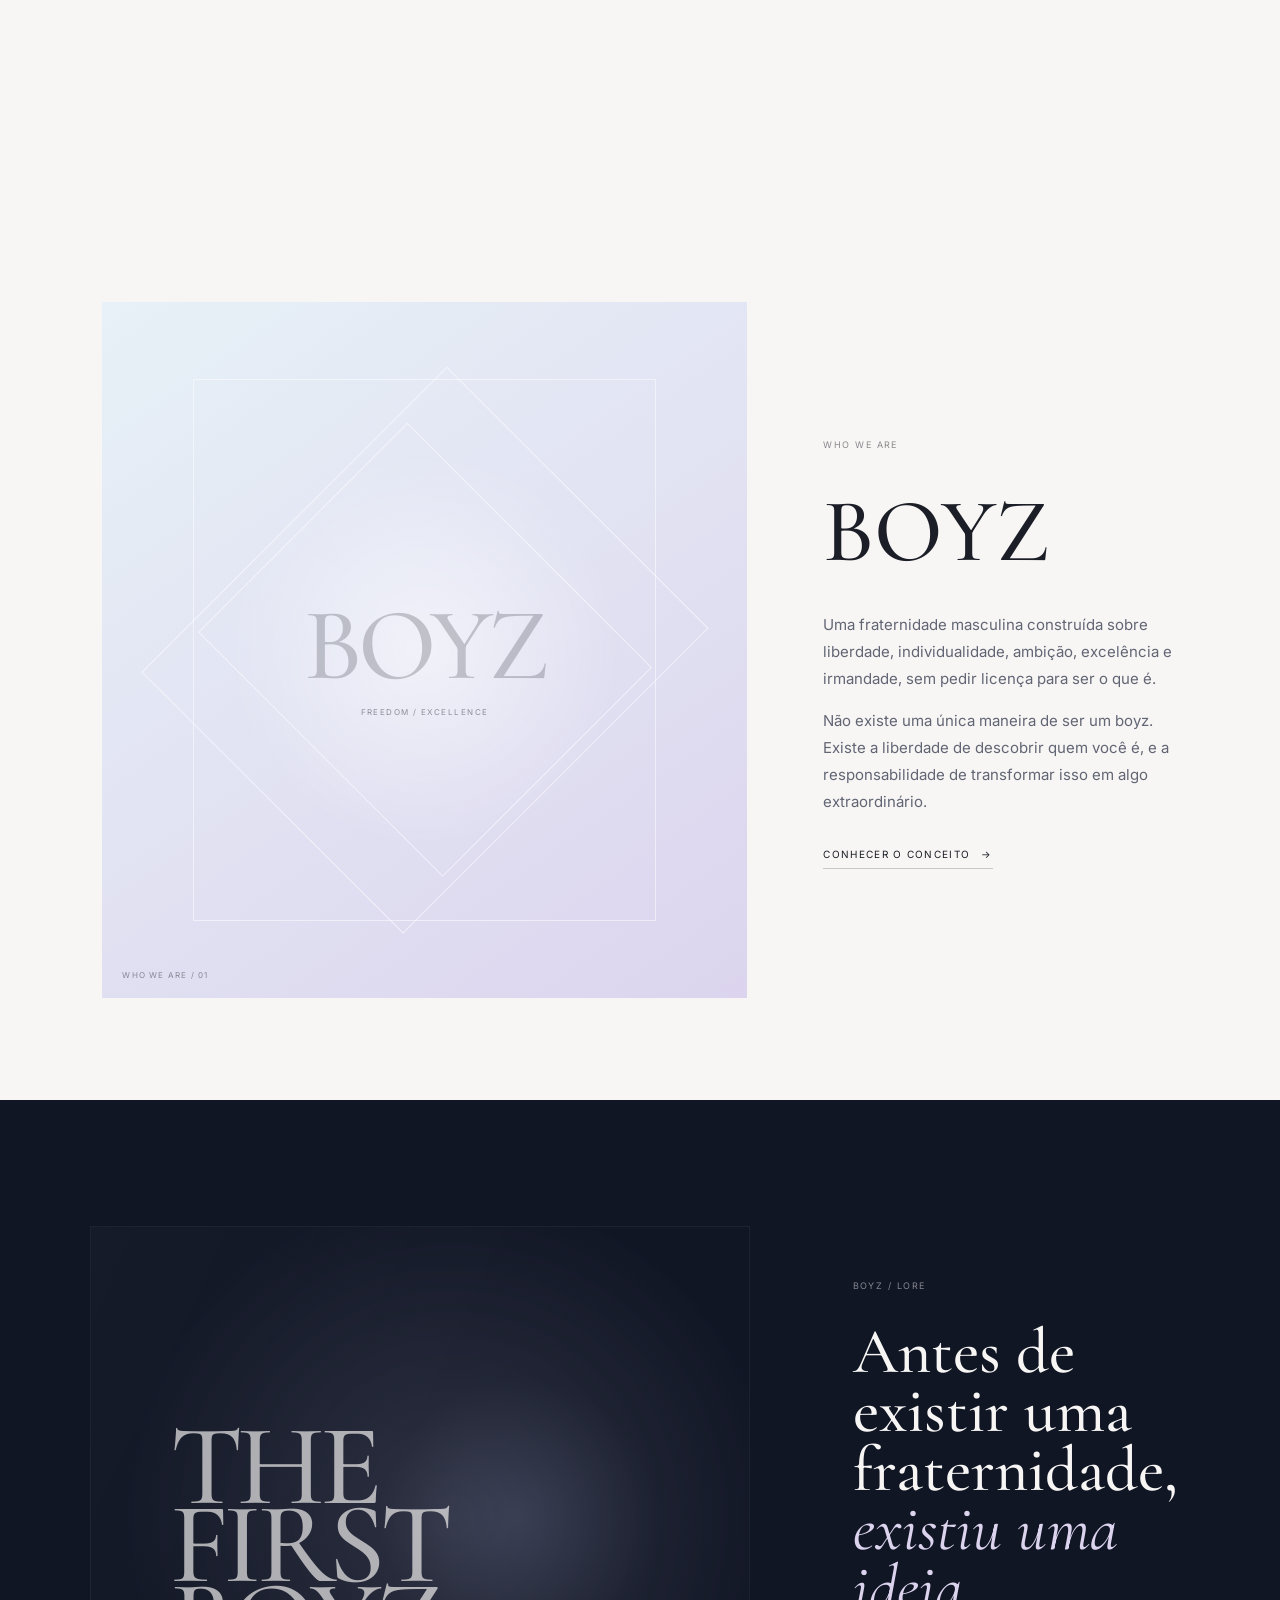
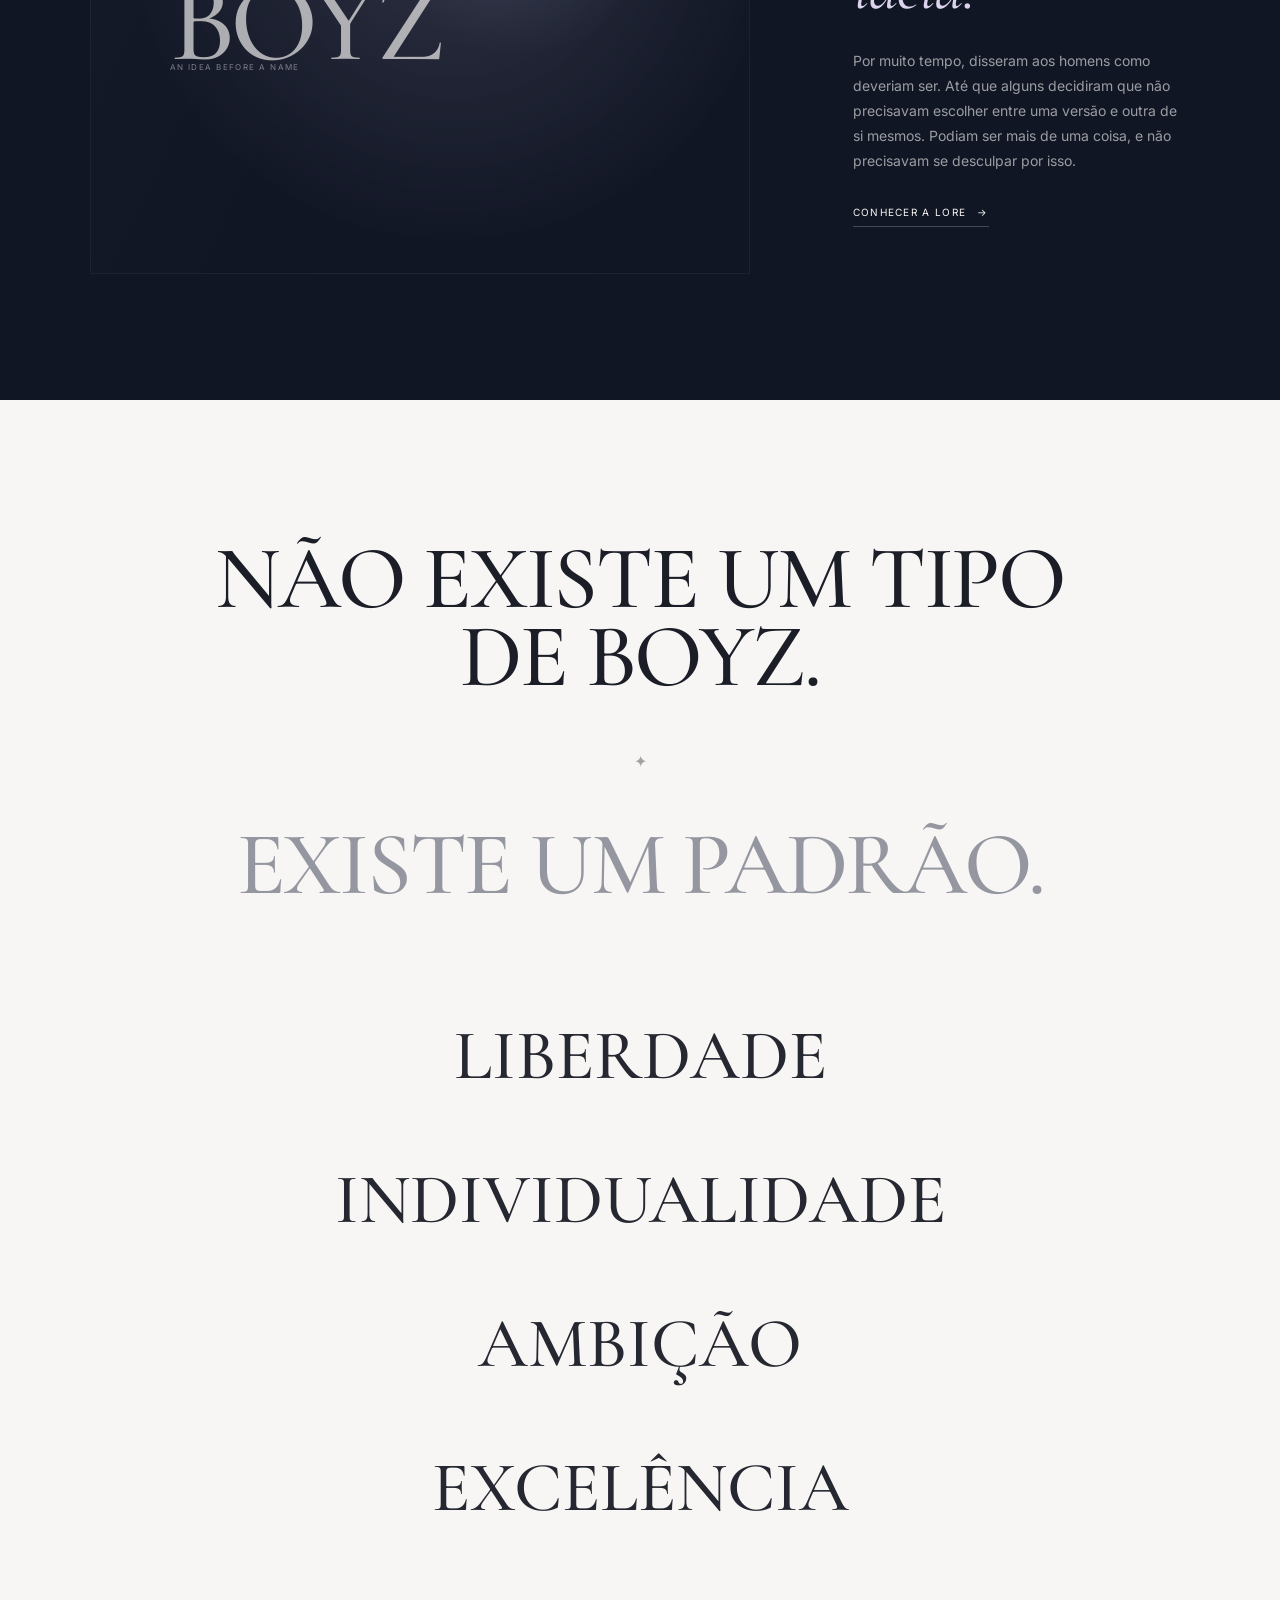
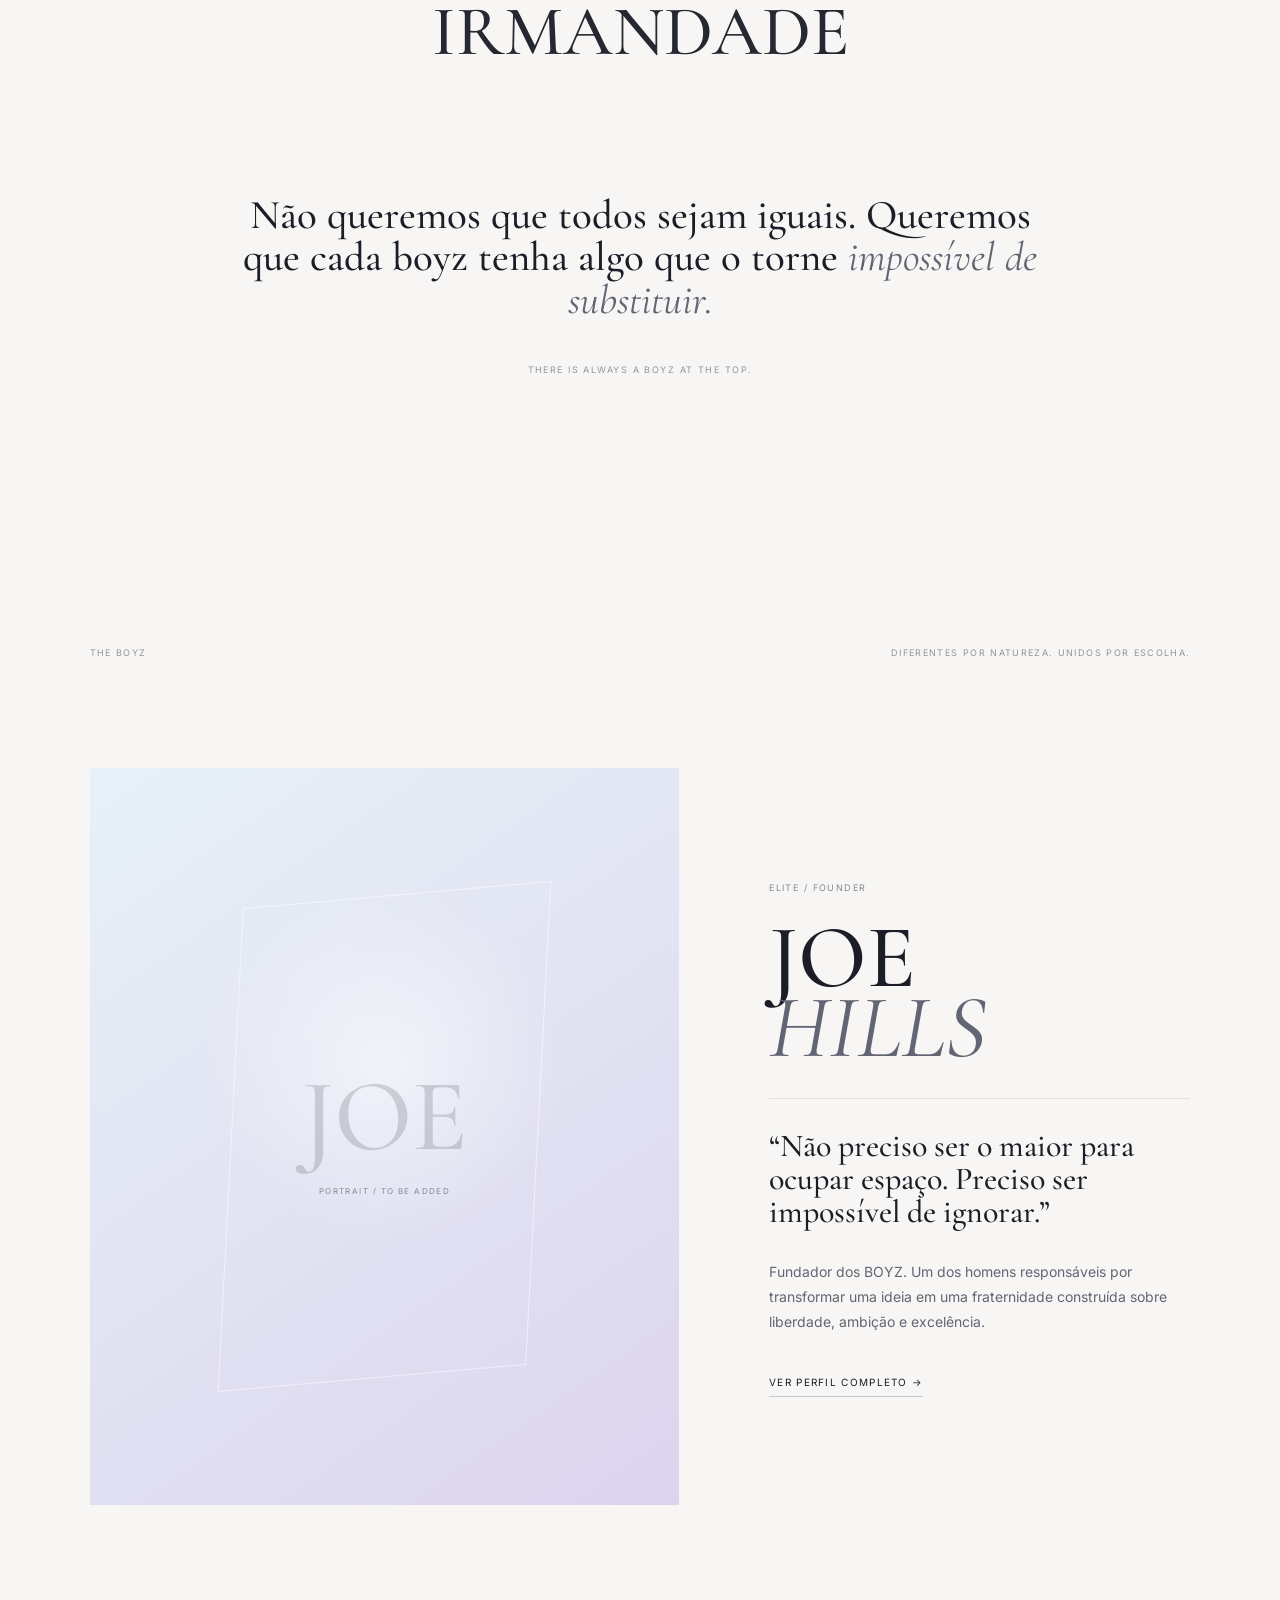
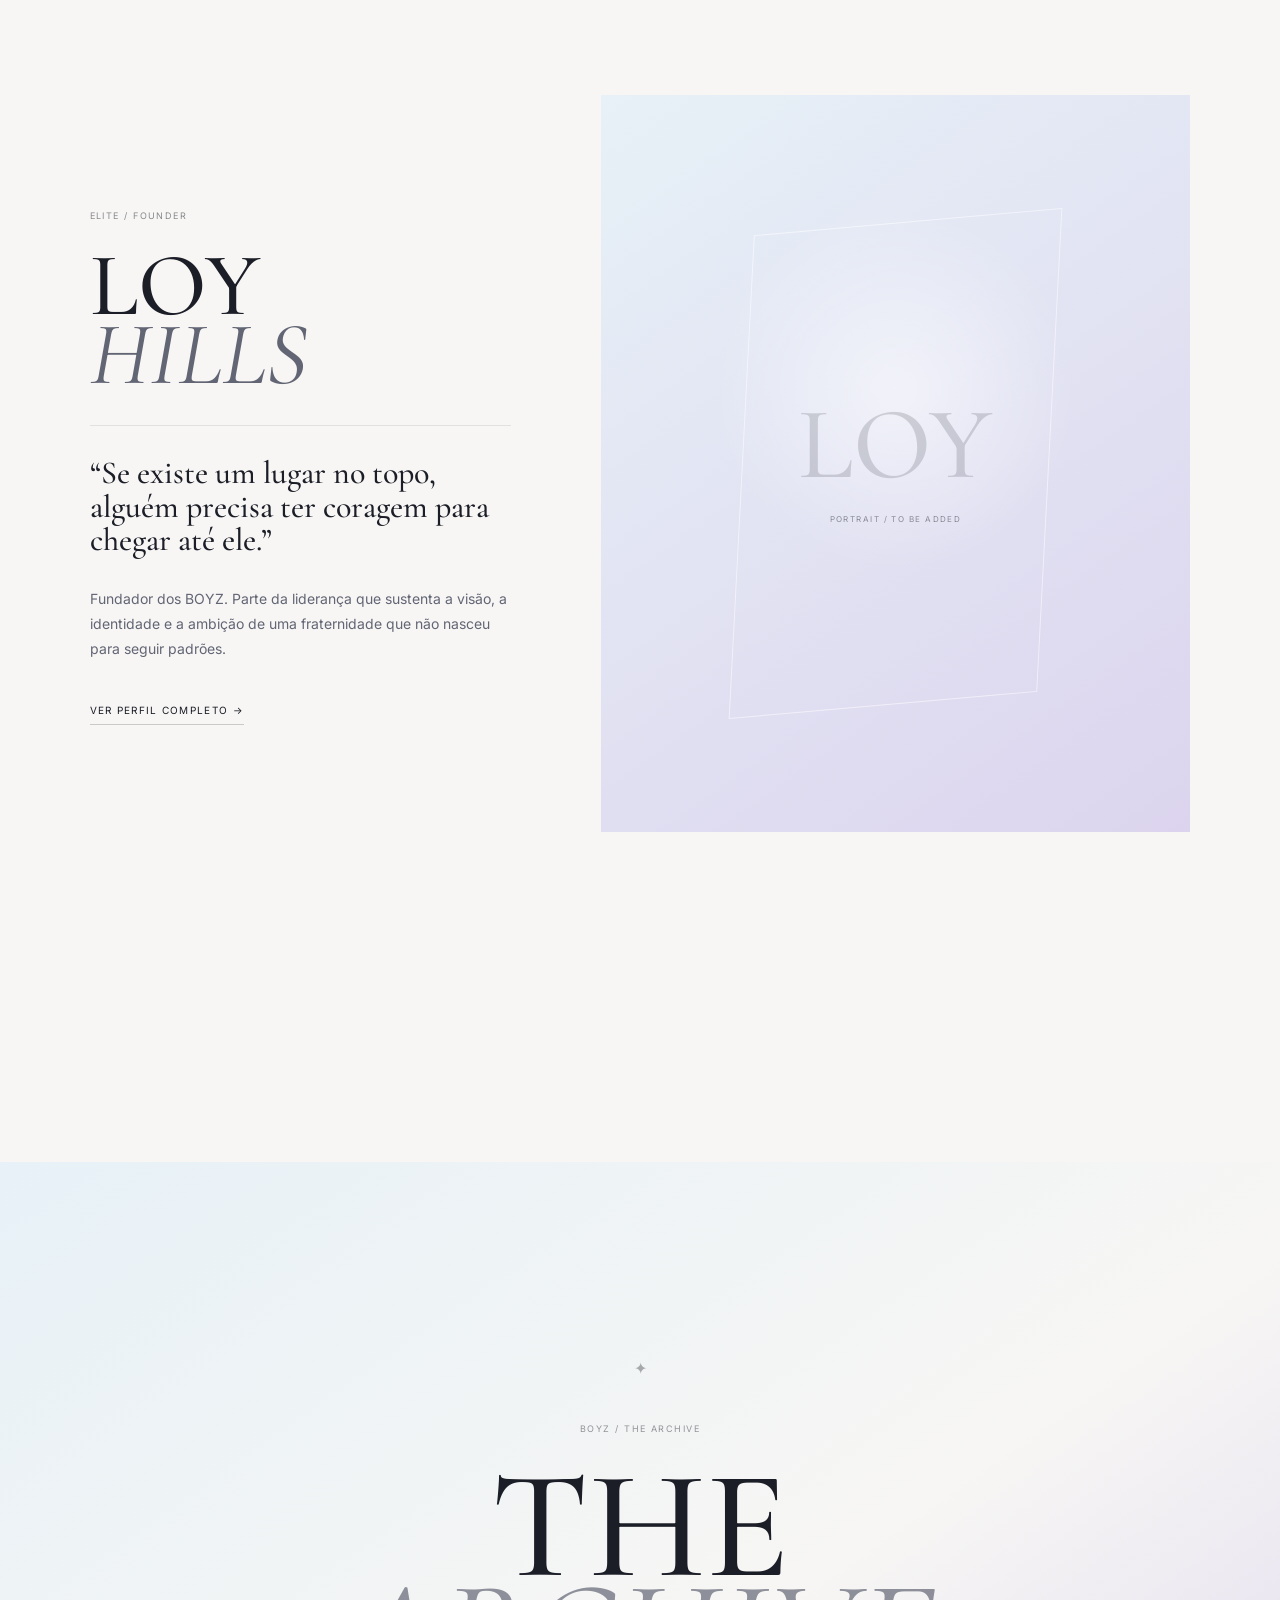
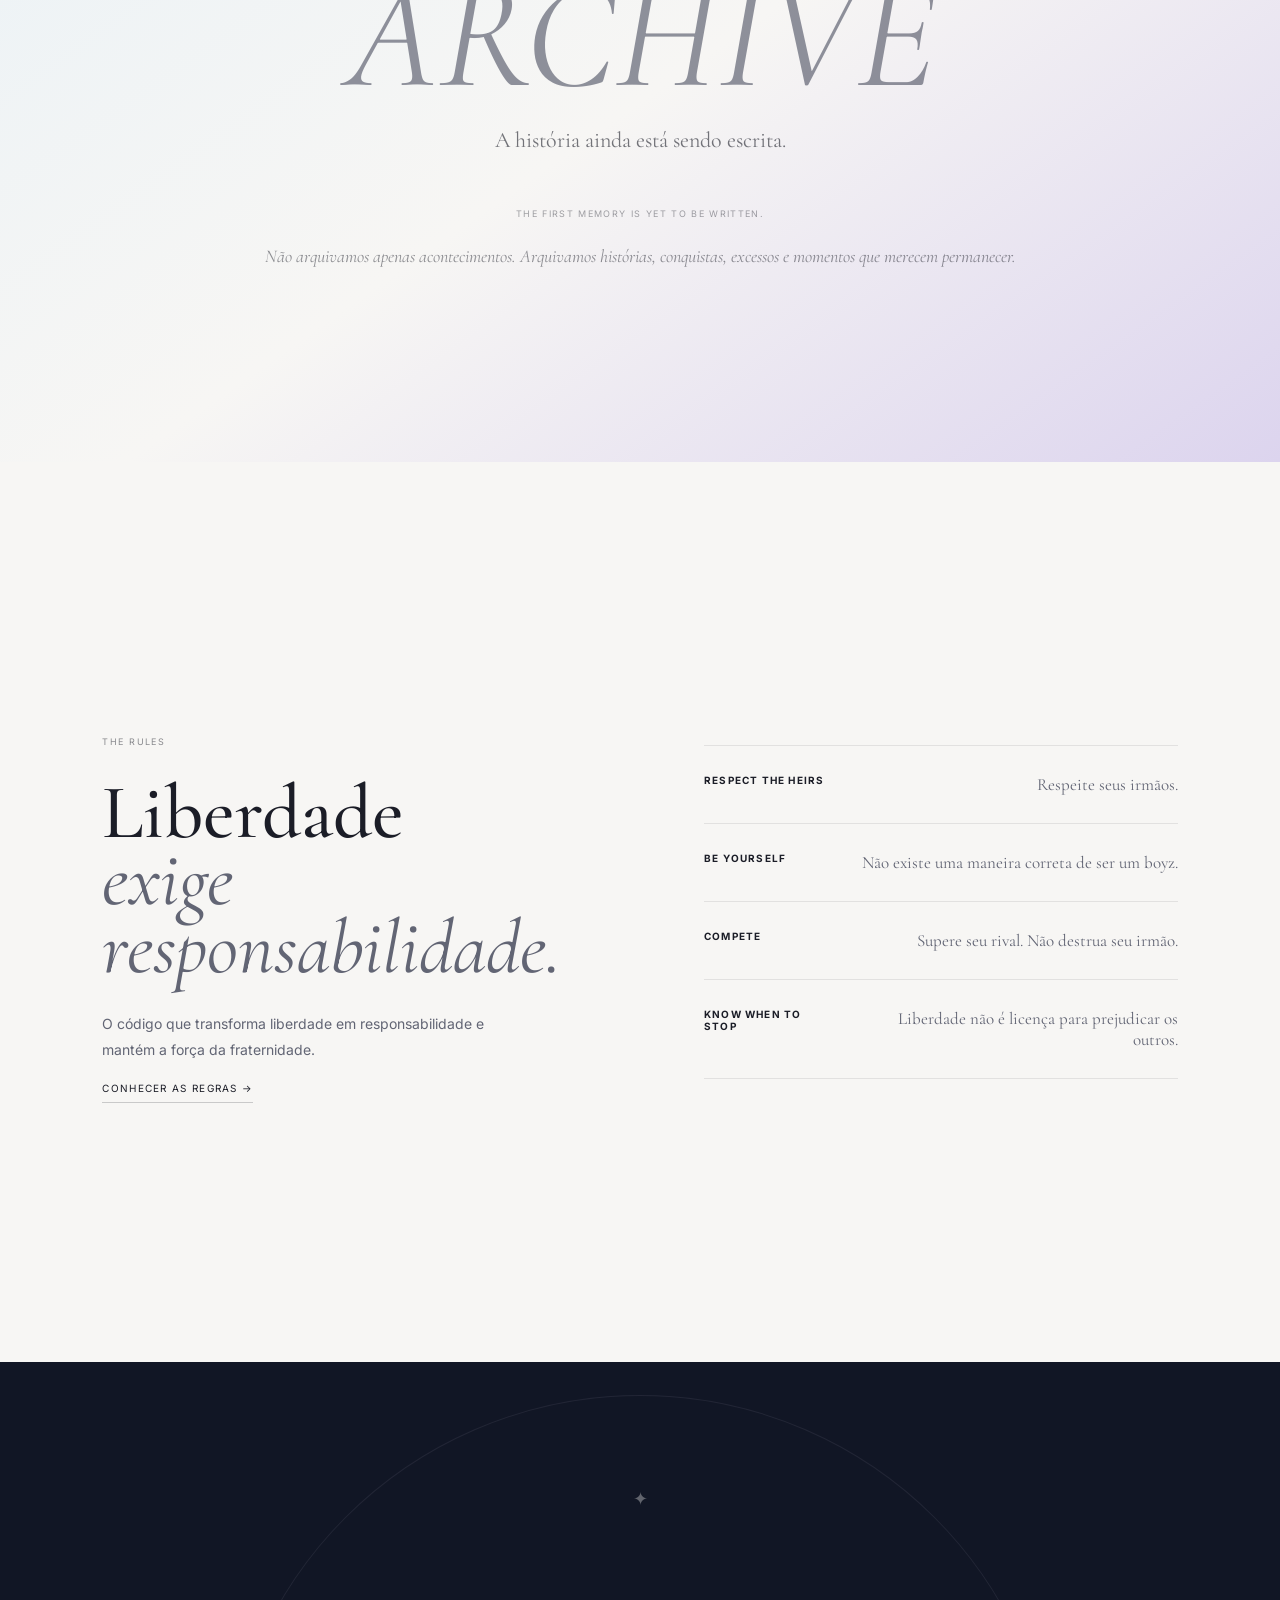
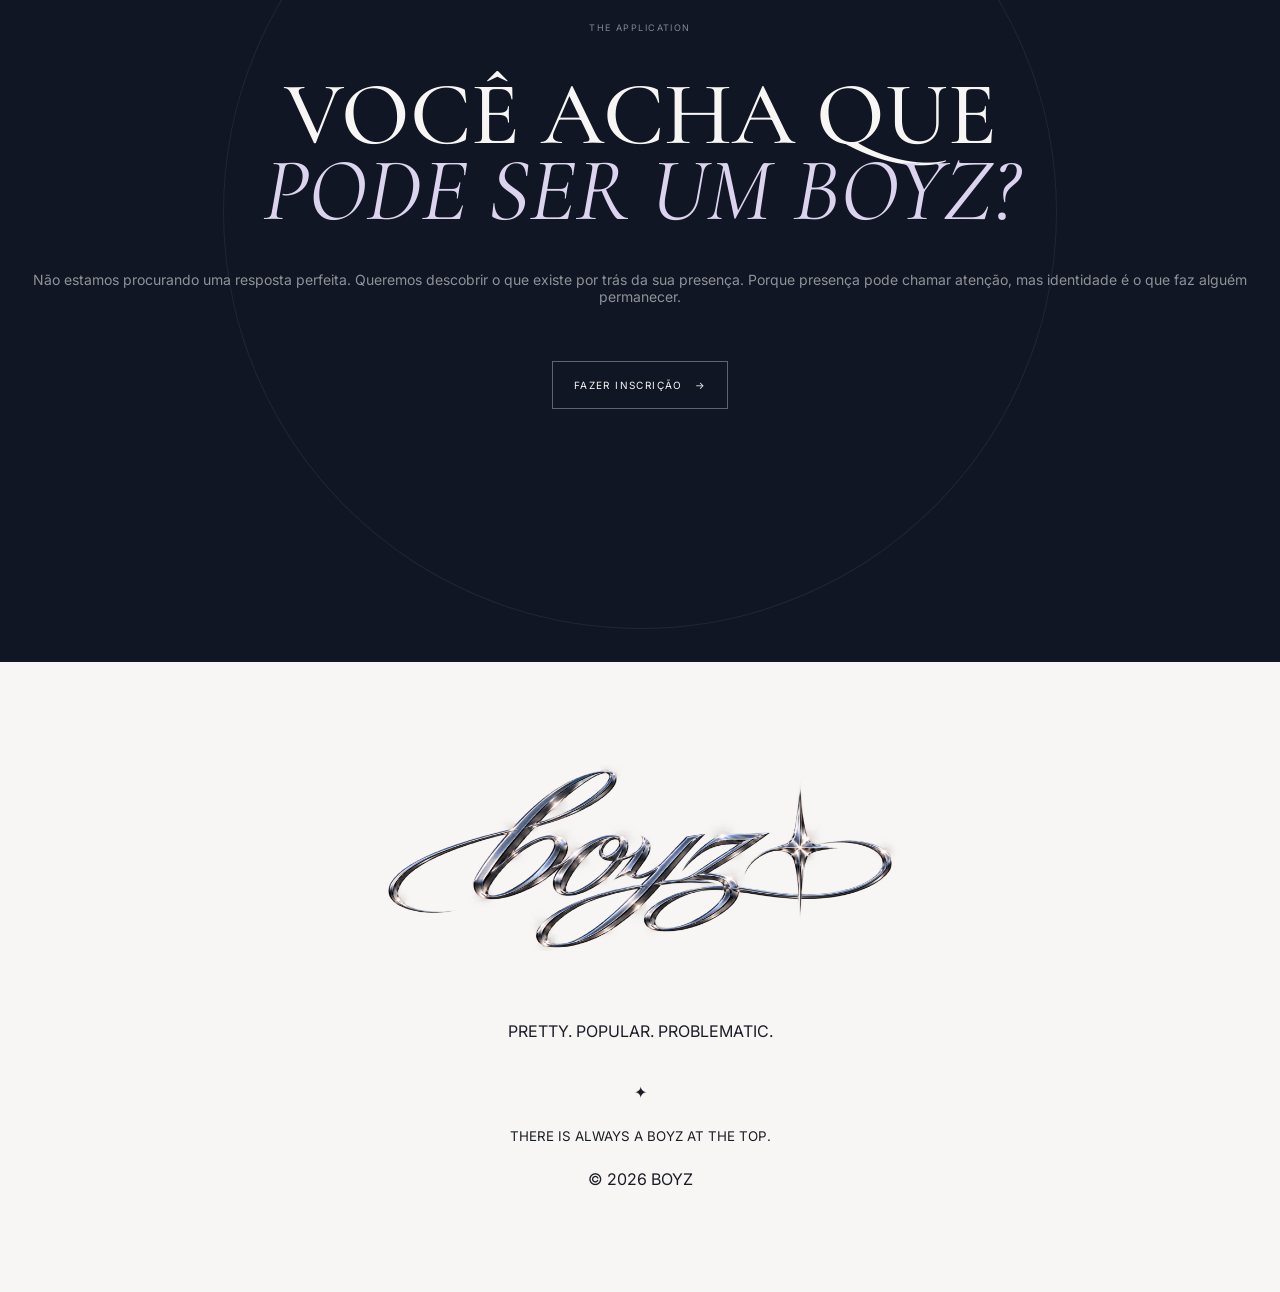
==== commit ccd45fe2: "boyz v3" ====
--- a/index.html
+++ b/index.html
@@ -22,13 +22,13 @@
 <main id="main">
 <section class="hero" id="home"><div class="hero-glow"></div><div class="hero-center reveal"><img class="hero-logo" src="assets/logo-primary.png" alt="BOYZ"><p>THERE IS ALWAYS A BOYZ AT THE TOP.</p></div><div class="scroll">SCROLL TO DISCOVER ↓</div></section>
 <section class="philosophy" aria-label="Filosofia"><div class="reveal"><p>VOCÊ PODE SER<br>QUEM QUISER.</p><span>✦</span><p class="soft">MAS SEJA O MELHOR<br>QUE PUDER SER.</p></div></section>
-<section class="who" id="quem-somos"><div class="who-image media-frame media-feature reveal"><div class="concept-art"><span>BOYZ</span><small>FREEDOM / EXCELLENCE</small></div><div class="image-note">WHO WE ARE / 01</div></div><div class="who-copy reveal"><small>WHO WE ARE</small><h2>BOYZ</h2><p>Uma fraternidade masculina construída sobre liberdade, individualidade, ambição, excelência e irmandade — sem pedir licença para ser o que é.</p><p>Não existe uma única maneira de ser um boyz. Existe a liberdade de descobrir quem você é — e a responsabilidade de transformar isso em algo extraordinário.</p><a href="concept.html">CONHECER O CONCEITO <span>→</span></a></div></section>
-<section class="lore" id="lore"><div class="lore-image media-frame media-cinematic reveal"><div class="cinematic-art"><span>THE<br>FIRST<br>BOYZ</span><small>AN IDEA BEFORE A NAME</small></div></div><div class="lore-copy reveal"><small>BOYZ / LORE</small><h2>Antes de existir uma fraternidade,<br><em>existiu uma ideia.</em></h2><p>Por muito tempo, disseram aos homens como deveriam ser. Até que alguns decidiram que não precisavam escolher entre uma versão e outra de si mesmos. Podiam ser mais de uma coisa — e não precisavam se desculpar por isso.</p><a href="lore.html">CONHECER A LORE <span>→</span></a></div></section>
+<section class="who" id="quem-somos"><div class="who-image media-frame media-feature reveal"><div class="concept-art"><span>BOYZ</span><small>FREEDOM / EXCELLENCE</small></div><div class="image-note">WHO WE ARE / 01</div></div><div class="who-copy reveal"><small>WHO WE ARE</small><h2>BOYZ</h2><p>Uma fraternidade masculina construída sobre liberdade, individualidade, ambição, excelência e irmandade, sem pedir licença para ser o que é.</p><p>Não existe uma única maneira de ser um boyz. Existe a liberdade de descobrir quem você é, e a responsabilidade de transformar isso em algo extraordinário.</p><a href="concept.html">CONHECER O CONCEITO <span>→</span></a></div></section>
+<section class="lore" id="lore"><div class="lore-image media-frame media-cinematic reveal"><div class="cinematic-art"><span>THE<br>FIRST<br>BOYZ</span><small>AN IDEA BEFORE A NAME</small></div></div><div class="lore-copy reveal"><small>BOYZ / LORE</small><h2>Antes de existir uma fraternidade,<br><em>existiu uma ideia.</em></h2><p>Por muito tempo, disseram aos homens como deveriam ser. Até que alguns decidiram que não precisavam escolher entre uma versão e outra de si mesmos. Podiam ser mais de uma coisa, e não precisavam se desculpar por isso.</p><a href="lore.html">CONHECER A LORE <span>→</span></a></div></section>
 <section class="standard" id="conceito"><div class="standard-top reveal"><p>NÃO EXISTE UM TIPO<br>DE BOYZ.</p><span>✦</span><p class="soft">EXISTE UM PADRÃO.</p></div><div class="pillars"><span>LIBERDADE</span><span>INDIVIDUALIDADE</span><span>AMBIÇÃO</span><span>EXCELÊNCIA</span><span>IRMANDADE</span></div><p class="standard-close reveal">Não queremos que todos sejam iguais. Queremos que cada boyz tenha algo que o torne <em>impossível de substituir.</em></p><small>THERE IS ALWAYS A BOYZ AT THE TOP.</small></section>
 <section class="beasts" id="boyz"><div class="section-label"><span>THE BOYZ</span><span>DIFERENTES POR NATUREZA. UNIDOS POR ESCOLHA.</span></div><div class="founder founder-a"><div class="portrait media-frame media-portrait reveal"><div class="portrait-art"><span>JOE</span><small>PORTRAIT / TO BE ADDED</small></div></div><div class="profile reveal"><small>ELITE / FOUNDER</small><h2>JOE<br><em>HILLS</em></h2><div class="profile-line"></div><blockquote>“Não preciso ser o maior para ocupar espaço. Preciso ser impossível de ignorar.”</blockquote><p>Fundador dos BOYZ. Um dos homens responsáveis por transformar uma ideia em uma fraternidade construída sobre liberdade, ambição e excelência.</p><button class="text-button" data-profile="joe">VER PERFIL COMPLETO →</button></div></div><div class="founder founder-b"><div class="profile reveal"><small>ELITE / FOUNDER</small><h2>LOY<br><em>HILLS</em></h2><div class="profile-line"></div><blockquote>“Se existe um lugar no topo, alguém precisa ter coragem para chegar até ele.”</blockquote><p>Fundador dos BOYZ. Parte da liderança que sustenta a visão, a identidade e a ambição de uma fraternidade que não nasceu para seguir padrões.</p><button class="text-button" data-profile="loy">VER PERFIL COMPLETO →</button></div><div class="portrait media-frame media-portrait reveal"><div class="portrait-art"><span>LOY</span><small>PORTRAIT / TO BE ADDED</small></div></div></div></section>
 <section class="archive" id="archive"><div class="reveal"><span>✦</span><small>BOYZ / THE ARCHIVE</small><h2>THE<br><em>ARCHIVE</em></h2><p>A história ainda está sendo escrita.</p><strong>THE FIRST MEMORY IS YET TO BE WRITTEN.</strong><i>Não arquivamos apenas acontecimentos. Arquivamos histórias, conquistas, excessos e momentos que merecem permanecer.</i></div></section>
 <section class="rules" id="regras"><div class="rules-intro reveal"><small>THE RULES</small><h2>Liberdade<br><em>exige responsabilidade.</em></h2><p>O código que transforma liberdade em responsabilidade e mantém a força da fraternidade.</p><a class="text-button" href="rules.html">CONHECER AS REGRAS →</a></div><div class="rule-list reveal"><p><b>RESPECT THE HEIRS</b><span>Respeite seus irmãos.</span></p><p><b>BE YOURSELF</b><span>Não existe uma maneira correta de ser um boyz.</span></p><p><b>COMPETE</b><span>Supere seu rival. Não destrua seu irmão.</span></p><p><b>KNOW WHEN TO STOP</b><span>Liberdade não é licença para prejudicar os outros.</span></p></div></section>
-<section class="recruitment" id="recrutamento"><div class="recruitment-mark">✦</div><div class="reveal"><small>THE APPLICATION</small><h2>VOCÊ ACHA QUE<br><em>PODE SER UM BOYZ?</em></h2><p>Não estamos procurando uma resposta perfeita. Queremos descobrir o que existe por trás da sua presença.</p><a class="primary-cta" href="application.html">FAZER INSCRIÇÃO <span>→</span></a></div></section>
+<section class="recruitment" id="recrutamento"><div class="recruitment-mark">✦</div><div class="reveal"><small>THE APPLICATION</small><h2>VOCÊ ACHA QUE<br><em>PODE SER UM BOYZ?</em></h2><p>Não estamos procurando uma resposta perfeita. Queremos descobrir o que existe por trás da sua presença. Porque presença pode chamar atenção, mas identidade é o que faz alguém permanecer.</p><a class="primary-cta" href="application.html">FAZER INSCRIÇÃO <span>→</span></a></div></section>
 
 <footer><img class="footer-logo" src="assets/logo-primary.png" alt="BOYZ"><p>PRETTY. POPULAR. PROBLEMATIC.</p><span>✦</span><small>THERE IS ALWAYS A BOYZ AT THE TOP.</small><label>© 2026 BOYZ</label></footer>
 </main>
